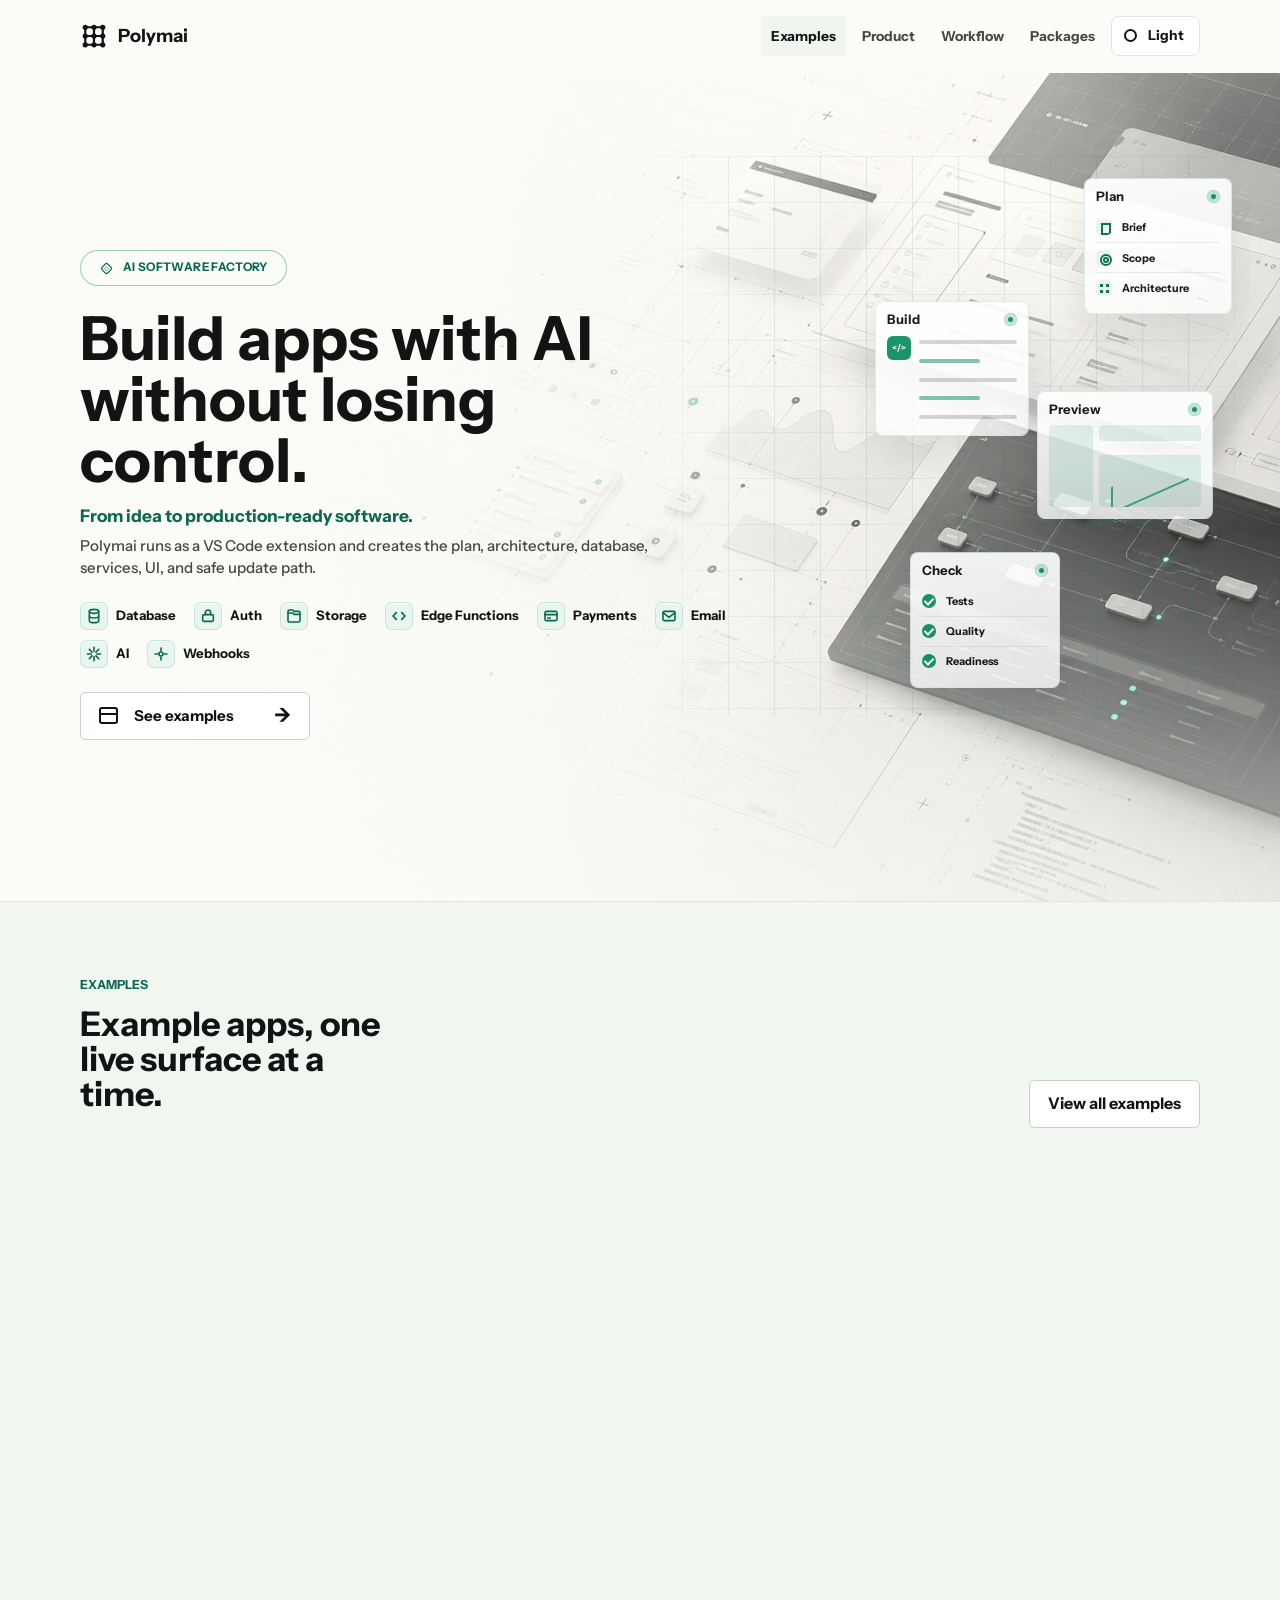
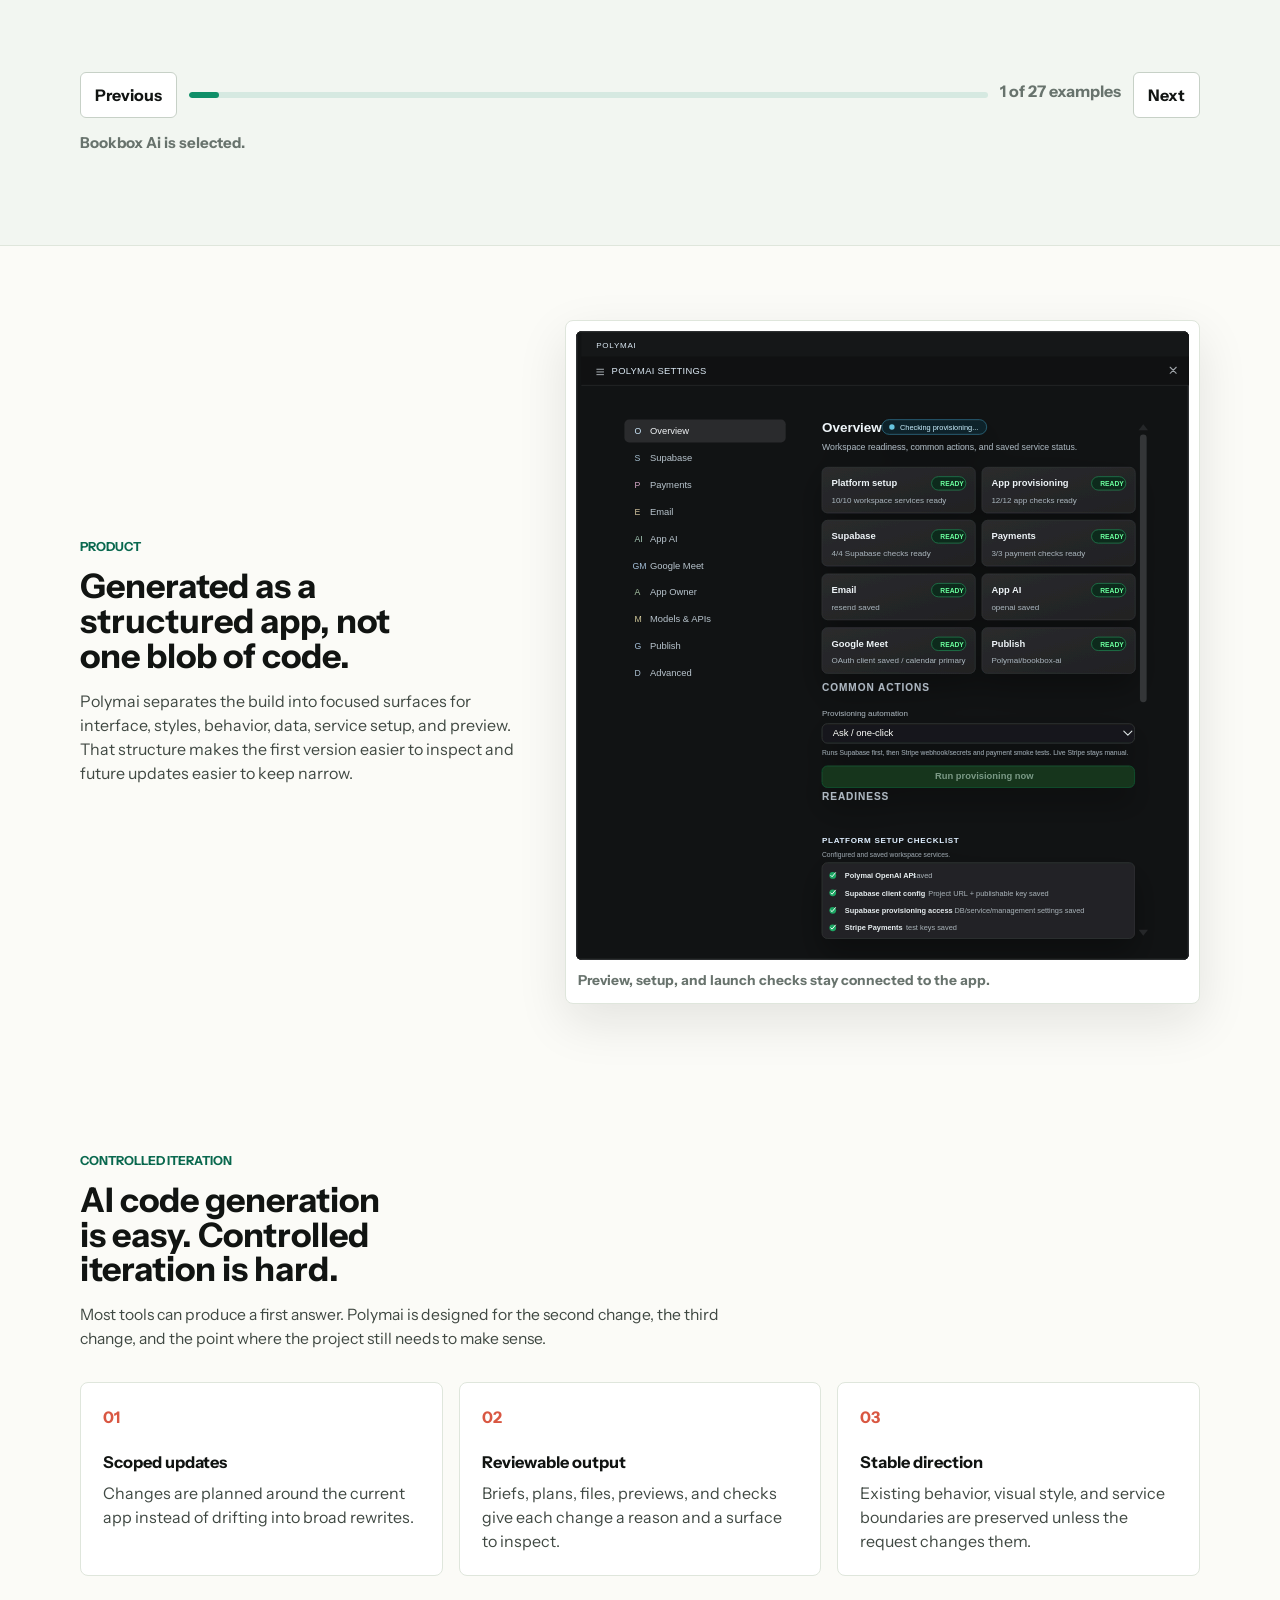
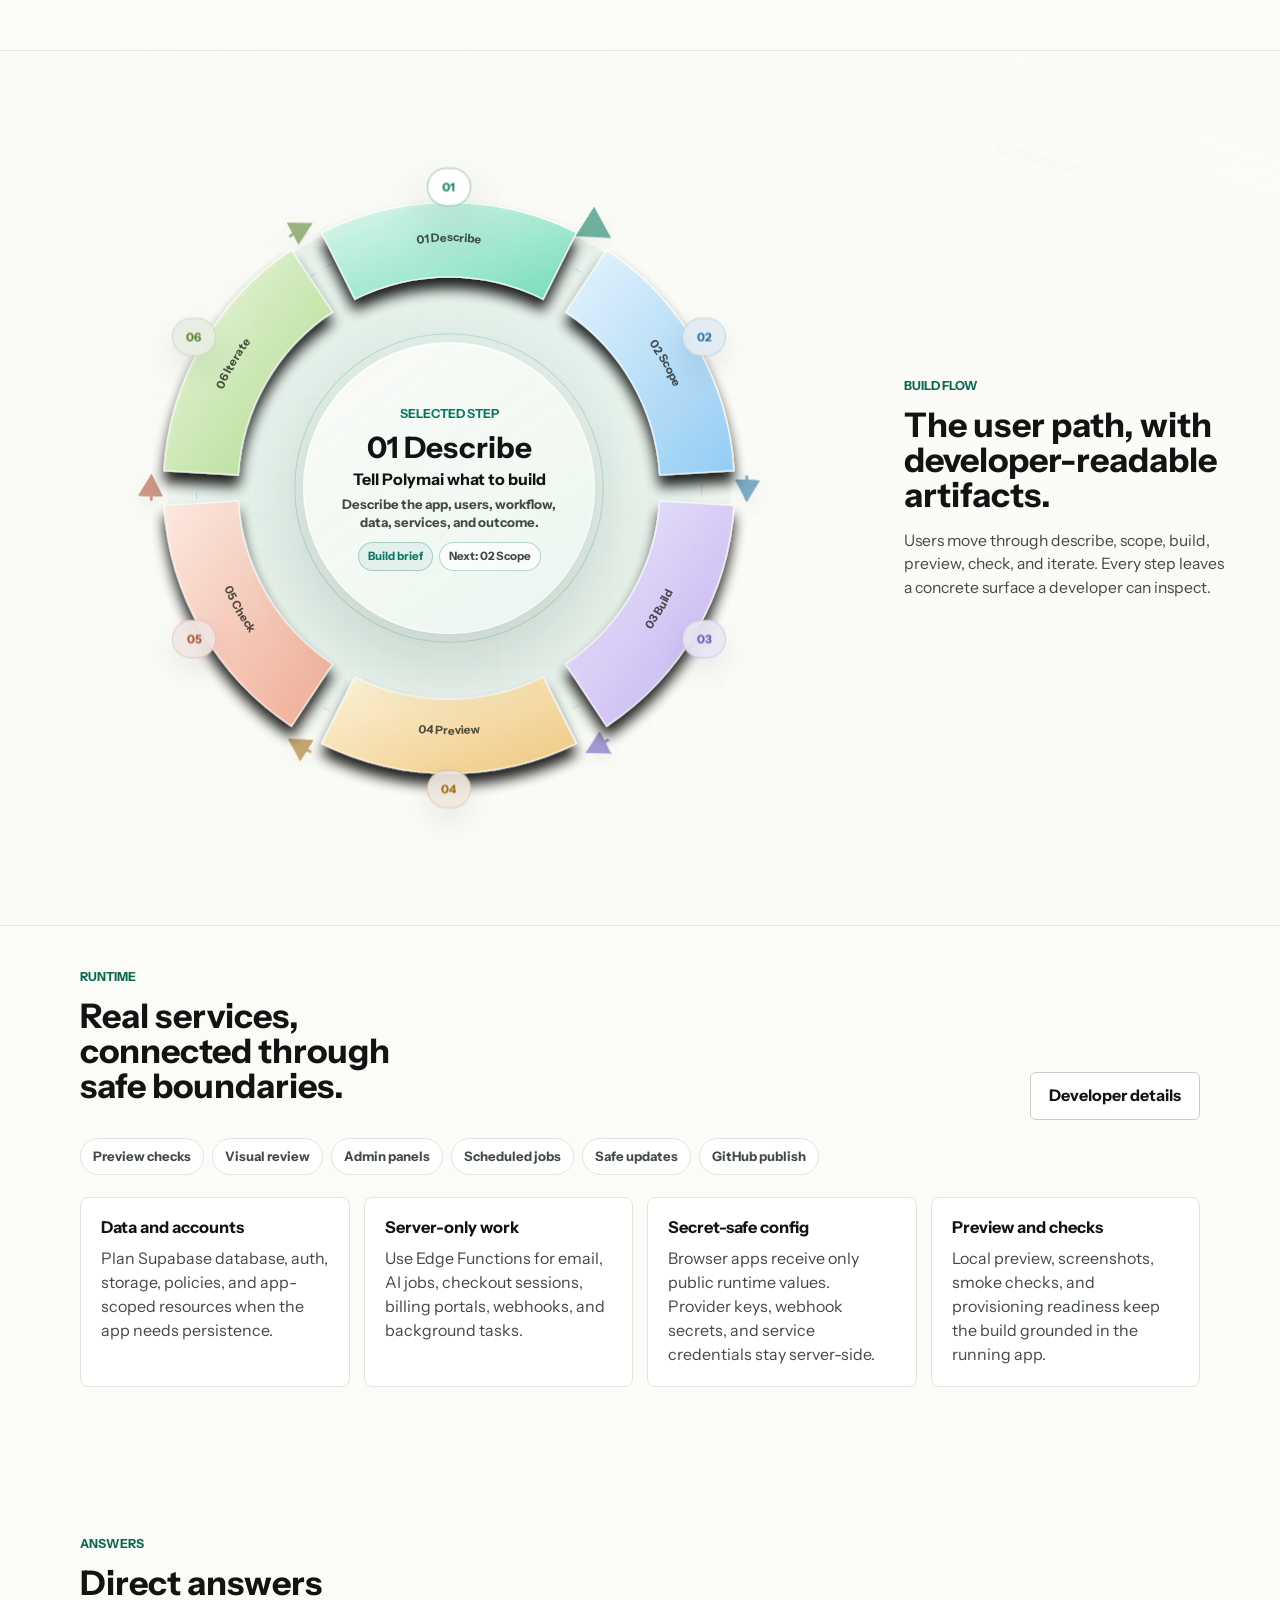
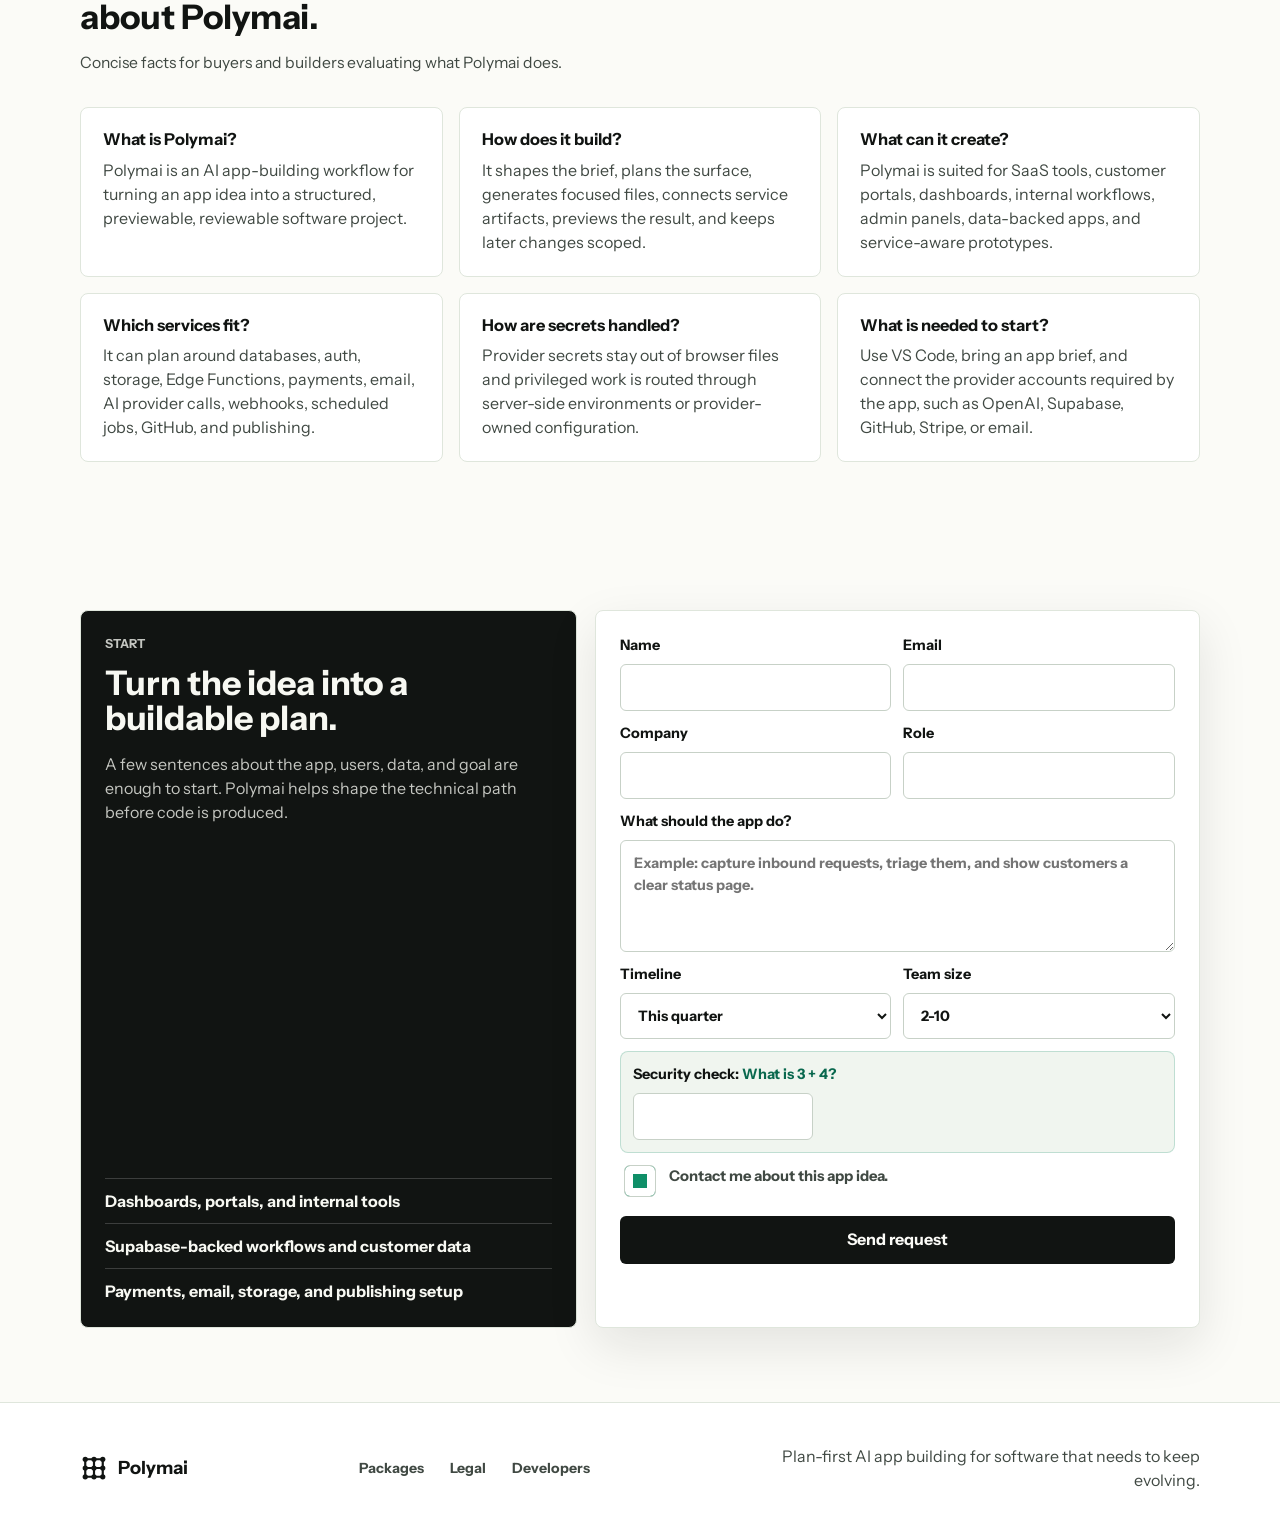
==== index.html @ 52f586ba "Polymai publish (2026-06-05 01:28:57)" ====
<!doctype html>
<html lang="en">
  <head>
    <meta charset="utf-8">
    <meta name="viewport" content="width=device-width, initial-scale=1">
    <title>Polymai | AI app building with a project contract</title>
    <meta name="description" content="Polymai turns app ideas into planned, previewable, reviewable software changes with structured output, scoped updates, and service-aware setup.">
    <meta name="robots" content="index, follow, max-image-preview:large">
    <meta name="author" content="Polymai">
    <meta name="application-name" content="Polymai">
    <meta name="theme-color" content="#fbfbf7">
    <link rel="canonical" href="https://polymai.com/">
    <link rel="alternate" type="text/plain" href="https://polymai.com/llms.txt" title="Polymai answer-engine summary">
    <meta property="og:site_name" content="Polymai">
    <meta property="og:locale" content="en_US">
    <meta property="og:type" content="website">
    <meta property="og:title" content="Polymai | AI app building with a project contract">
    <meta property="og:description" content="Polymai turns app ideas into planned, previewable, reviewable software changes with structured output, scoped updates, and service-aware setup.">
    <meta property="og:url" content="https://polymai.com/">
    <meta property="og:image" content="https://polymai.com/assets/polymai-hero-background.png">
    <meta property="og:image:width" content="1672">
    <meta property="og:image:height" content="941">
    <meta property="og:image:alt" content="Polymai interface background for controlled AI app building.">
    <meta name="twitter:card" content="summary_large_image">
    <meta name="twitter:title" content="Polymai | AI app building with a project contract">
    <meta name="twitter:description" content="Polymai turns app ideas into planned, previewable, reviewable software changes with structured output, scoped updates, and service-aware setup.">
    <meta name="twitter:image" content="https://polymai.com/assets/polymai-hero-background.png">
    <meta name="twitter:image:alt" content="Polymai interface background for controlled AI app building.">
    <link rel="icon" type="image/svg+xml" href="assets/favicon.svg">
    <link rel="preconnect" href="https://fonts.googleapis.com">
    <link rel="preconnect" href="https://fonts.gstatic.com" crossorigin>
    <link href="https://fonts.googleapis.com/css2?family=Instrument+Sans:wght@400;500;600;700&display=swap" rel="stylesheet">
    <script src="data/supabaseConfig.js"></script>
    <script src="js/config.js"></script>
    <script src="js/theme.js"></script>
    <link rel="stylesheet" href="css/theme.css">
    <link rel="stylesheet" href="css/components.css">
    <link rel="stylesheet" href="css/motion.css">
    <link rel="stylesheet" href="css/responsive.css">
    <script type="application/ld+json">
      {
        "@context": "https://schema.org",
        "@graph": [
          {
            "@type": "Organization",
            "@id": "https://polymai.com/#organization",
            "name": "Polymai",
            "url": "https://polymai.com/",
            "logo": "https://polymai.com/assets/favicon.svg",
            "description": "Polymai helps builders create structured, reviewable AI-assisted app projects with planned UI, data, service setup, preview, and readiness checks."
          },
          {
            "@type": "WebSite",
            "@id": "https://polymai.com/#website",
            "url": "https://polymai.com/",
            "name": "Polymai",
            "publisher": {
              "@id": "https://polymai.com/#organization"
            },
            "inLanguage": "en-US"
          },
          {
            "@type": "WebPage",
            "@id": "https://polymai.com/#webpage",
            "url": "https://polymai.com/",
            "name": "Polymai | AI app building with a project contract",
            "description": "Polymai turns app ideas into planned, previewable, reviewable software changes with structured output, scoped updates, and service-aware setup.",
            "isPartOf": {
              "@id": "https://polymai.com/#website"
            },
            "about": {
              "@id": "https://polymai.com/#software"
            },
            "primaryImageOfPage": {
              "@type": "ImageObject",
              "url": "https://polymai.com/assets/polymai-hero-background.png",
              "width": 1672,
              "height": 941
            },
            "inLanguage": "en-US"
          },
          {
            "@type": "SoftwareApplication",
            "@id": "https://polymai.com/#software",
            "name": "Polymai",
            "applicationCategory": "DeveloperApplication",
            "operatingSystem": "VS Code workspace",
            "url": "https://polymai.com/",
            "description": "Polymai is an AI app-building workflow that runs in VS Code and produces structured app files, service artifacts, previews, checks, and scoped update handoffs.",
            "featureList": [
              "AI-assisted app planning",
              "Structured Tinyfiles app output",
              "Supabase schema and Edge Function planning",
              "Preview and visual checks",
              "Scoped iteration handoff",
              "Secret-safe provider boundaries"
            ],
            "publisher": {
              "@id": "https://polymai.com/#organization"
            },
            "offers": {
              "@type": "Offer",
              "url": "https://polymai.com/pricing.html",
              "availability": "https://schema.org/PreOrder"
            }
          },
          {
            "@type": "FAQPage",
            "@id": "https://polymai.com/#faq",
            "mainEntity": [
              {
                "@type": "Question",
                "name": "What is Polymai?",
                "acceptedAnswer": {
                  "@type": "Answer",
                  "text": "Polymai is an AI app-building workflow for turning an app idea into a structured, previewable, reviewable software project."
                }
              },
              {
                "@type": "Question",
                "name": "How does Polymai build apps?",
                "acceptedAnswer": {
                  "@type": "Answer",
                  "text": "Polymai shapes the brief, plans the app surface, generates focused files, connects service artifacts when needed, previews the result, and keeps later changes scoped to the existing project."
                }
              },
              {
                "@type": "Question",
                "name": "What kinds of apps can Polymai help create?",
                "acceptedAnswer": {
                  "@type": "Answer",
                  "text": "Polymai is suited for SaaS tools, customer portals, dashboards, internal workflows, admin panels, data-backed apps, and service-aware prototypes."
                }
              },
              {
                "@type": "Question",
                "name": "Which services can Polymai plan around?",
                "acceptedAnswer": {
                  "@type": "Answer",
                  "text": "Polymai can plan around databases, auth, storage, Edge Functions, payments, transactional email, AI provider calls, webhooks, scheduled jobs, GitHub, and static publishing."
                }
              },
              {
                "@type": "Question",
                "name": "How does Polymai handle provider secrets?",
                "acceptedAnswer": {
                  "@type": "Answer",
                  "text": "Polymai keeps provider secrets out of browser files and routes privileged work through server-side environments such as Supabase Edge Functions or provider-owned configuration."
                }
              },
              {
                "@type": "Question",
                "name": "What do users need to start with Polymai?",
                "acceptedAnswer": {
                  "@type": "Answer",
                  "text": "Users need VS Code, an app idea or brief, and the provider accounts required by the app, such as OpenAI, Supabase, GitHub, Stripe, Resend, or other selected services."
                }
              }
            ]
          }
        ]
      }
    </script>
  </head>
  <body>
    <a class="skip-link" href="#main">Skip to content</a>

    <header class="site-header" data-nav-header>
      <div class="nav-shell">
        <a class="wordmark" href="#top" aria-label="Polymai home">
          <span>Polymai</span>
        </a>

        <button class="nav-toggle" id="navToggle" type="button" aria-controls="navMenu" aria-expanded="false" aria-label="Open navigation">
          <span aria-hidden="true"></span>
          <span aria-hidden="true"></span>
          <span aria-hidden="true"></span>
        </button>

        <nav class="site-nav" id="navMenu" aria-label="Primary navigation">
          <a href="#gallery">Examples</a>
          <a href="#control-plane">Product</a>
          <a href="#workflow">Workflow</a>
          <a href="pricing.html">Packages</a>
          <button class="theme-options" id="themeOptions" type="button" aria-label="Style theme">
            <span class="theme-option-icon theme-current-icon theme-option-icon-bright" aria-hidden="true"></span>
            <span class="theme-current-label">Light</span>
          </button>
        </nav>
      </div>
    </header>

    <main id="main">
      <section class="hero" id="top">
        <div class="hero-motion" aria-hidden="true">
          <article class="motion-panel motion-panel-plan">
            <div class="motion-card-head">
              <strong>Plan</strong>
              <span></span>
            </div>
            <ul>
              <li><span class="motion-mini-icon motion-mini-doc"></span>Brief</li>
              <li><span class="motion-mini-icon motion-mini-scope"></span>Scope</li>
              <li><span class="motion-mini-icon motion-mini-grid"></span>Architecture</li>
            </ul>
          </article>
          <article class="motion-panel motion-panel-build">
            <div class="motion-card-head">
              <strong>Build</strong>
              <span></span>
            </div>
            <div class="motion-code-card">
              <span class="motion-code-icon">&lt;/&gt;</span>
              <span></span>
              <span></span>
              <span></span>
              <span></span>
              <span></span>
            </div>
          </article>
          <article class="motion-panel motion-panel-preview">
            <div class="motion-card-head">
              <strong>Preview</strong>
              <span></span>
            </div>
            <div class="motion-preview-grid">
              <span></span>
              <span></span>
              <span></span>
            </div>
          </article>
          <article class="motion-panel motion-panel-check">
            <div class="motion-card-head">
              <strong>Check</strong>
              <span></span>
            </div>
            <ul>
              <li><span class="motion-check-dot"></span>Tests</li>
              <li><span class="motion-check-dot"></span>Quality</li>
              <li><span class="motion-check-dot"></span>Readiness</li>
            </ul>
          </article>
        </div>
        <div class="hero-copy" data-reveal>
          <p class="hero-badge"><span aria-hidden="true"></span>AI Software Factory</p>
          <h1>Build apps with AI without losing control.</h1>
          <p class="hero-kicker">From idea to production-ready software.</p>
          <p class="hero-lede">Polymai runs as a VS Code extension and creates the plan, architecture, database, services, UI, and safe update path.</p>
          <ul class="hero-capabilities" aria-label="Polymai build capabilities">
            <li><span class="hero-service-icon hero-service-database" aria-hidden="true"></span>Database</li>
            <li><span class="hero-service-icon hero-service-auth" aria-hidden="true"></span>Auth</li>
            <li><span class="hero-service-icon hero-service-storage" aria-hidden="true"></span>Storage</li>
            <li><span class="hero-service-icon hero-service-functions" aria-hidden="true"></span>Edge Functions</li>
            <li><span class="hero-service-icon hero-service-payments" aria-hidden="true"></span>Payments</li>
            <li><span class="hero-service-icon hero-service-email" aria-hidden="true"></span>Email</li>
            <li><span class="hero-service-icon hero-service-ai" aria-hidden="true"></span>AI</li>
            <li><span class="hero-service-icon hero-service-webhooks" aria-hidden="true"></span>Webhooks</li>
          </ul>
          <div class="hero-actions" aria-label="Primary actions">
            <a class="button button-secondary hero-cta" href="#gallery">
              <span class="hero-cta-icon" aria-hidden="true"></span>
              <span>See examples</span>
              <span class="hero-cta-arrow" aria-hidden="true">&rarr;</span>
            </a>
          </div>
        </div>
      </section>

      <section class="section gallery-section examples-feature-section" id="gallery">
        <div class="section-heading section-heading-row" data-reveal>
          <div>
            <p class="eyebrow">Examples</p>
            <h2>Example apps, one live surface at a time.</h2>
          </div>
          <a class="button button-secondary" href="examples.html">View all examples</a>
        </div>

        <div class="example-carousel" id="exampleCarousel" aria-roledescription="carousel" data-reveal>
          <div class="example-carousel-stage" id="exampleCarouselStage" tabindex="0" aria-live="polite"></div>
          <div class="example-carousel-bar">
            <button class="carousel-control" id="examplePrev" type="button" aria-label="Previous example">Previous</button>
            <div class="example-progress" aria-hidden="true"><span id="exampleCarouselProgress"></span></div>
            <p class="section-note" id="exampleCarouselCount">Loading examples...</p>
            <button class="carousel-control" id="exampleNext" type="button" aria-label="Next example">Next</button>
          </div>
          <p class="state-line" id="exampleCarouselStatus" role="status" aria-live="polite">Loading examples...</p>
        </div>
      </section>

      <section class="section product-showcase" id="control-plane">
        <div class="showcase-copy" data-reveal>
          <p class="eyebrow">Product</p>
          <h2>Generated as a structured app, not one blob of code.</h2>
          <p>Polymai separates the build into focused surfaces for interface, styles, behavior, data, service setup, and preview. That structure makes the first version easier to inspect and future updates easier to keep narrow.</p>
        </div>
        <figure class="showcase-frame" data-reveal>
          <img src="assets/polymai-interface.svg" alt="Polymai settings menu showing app services and launch actions.">
          <figcaption>Preview, setup, and launch checks stay connected to the app.</figcaption>
        </figure>
      </section>

      <section class="section section-intro problem-section" id="workflow">
        <div class="section-heading" data-reveal>
          <p class="eyebrow">Controlled Iteration</p>
          <h2>AI code generation is easy. Controlled iteration is hard.</h2>
          <p>Most tools can produce a first answer. Polymai is designed for the second change, the third change, and the point where the project still needs to make sense.</p>
        </div>
        <div class="value-grid">
          <article class="value-card" data-reveal>
            <span class="value-index">01</span>
            <h3>Scoped updates</h3>
            <p>Changes are planned around the current app instead of drifting into broad rewrites.</p>
          </article>
          <article class="value-card" data-reveal>
            <span class="value-index">02</span>
            <h3>Reviewable output</h3>
            <p>Briefs, plans, files, previews, and checks give each change a reason and a surface to inspect.</p>
          </article>
          <article class="value-card" data-reveal>
            <span class="value-index">03</span>
            <h3>Stable direction</h3>
            <p>Existing behavior, visual style, and service boundaries are preserved unless the request changes them.</p>
          </article>
        </div>
      </section>

      <section class="section method-section" id="method">
        <div class="section-heading" data-reveal>
          <p class="eyebrow">Build Flow</p>
          <h2>The user path, with developer-readable artifacts.</h2>
          <p>Users move through describe, scope, build, preview, check, and iterate. Every step leaves a concrete surface a developer can inspect.</p>
        </div>
        <div class="build-flow-component" id="buildFlowComponent" aria-label="Interactive Polymai build flow" data-reveal>
          <div class="build-flow-canvas" data-flow-canvas>
            <svg class="build-flow-svg" data-flow-svg viewBox="0 0 900 760" role="img" aria-labelledby="buildFlowTitle buildFlowDesc" focusable="false">
              <title id="buildFlowTitle">Polymai build flow</title>
              <desc id="buildFlowDesc">A six-step circular process showing how a user request becomes developer-readable app artifacts.</desc>
            </svg>
            <div class="build-flow-center" data-flow-center aria-live="polite"></div>
            <div class="build-flow-hotspots" data-flow-hotspots role="list" aria-label="Build flow steps"></div>
          </div>
        </div>
      </section>

      <section class="section runtime-section" id="integrations">
        <div class="section-heading section-heading-row" data-reveal>
          <div>
            <p class="eyebrow">Runtime</p>
            <h2>Real services, connected through safe boundaries.</h2>
          </div>
          <a class="button button-secondary" href="developers.html">Developer details</a>
        </div>
        <ul class="workflow-chip-row" aria-label="Delivery workflow capabilities" data-reveal>
          <li>Preview checks</li>
          <li>Visual review</li>
          <li>Admin panels</li>
          <li>Scheduled jobs</li>
          <li>Safe updates</li>
          <li>GitHub publish</li>
        </ul>
        <div class="runtime-grid">
          <article class="runtime-card" data-reveal>
            <h3>Data and accounts</h3>
            <p>Plan Supabase database, auth, storage, policies, and app-scoped resources when the app needs persistence.</p>
          </article>
          <article class="runtime-card" data-reveal>
            <h3>Server-only work</h3>
            <p>Use Edge Functions for email, AI jobs, checkout sessions, billing portals, webhooks, and background tasks.</p>
          </article>
          <article class="runtime-card" data-reveal>
            <h3>Secret-safe config</h3>
            <p>Browser apps receive only public runtime values. Provider keys, webhook secrets, and service credentials stay server-side.</p>
          </article>
          <article class="runtime-card" data-reveal>
            <h3>Preview and checks</h3>
            <p>Local preview, screenshots, smoke checks, and provisioning readiness keep the build grounded in the running app.</p>
          </article>
        </div>
      </section>

      <section class="section answer-section" id="answers">
        <div class="section-heading" data-reveal>
          <p class="eyebrow">Answers</p>
          <h2>Direct answers about Polymai.</h2>
          <p>Concise facts for buyers and builders evaluating what Polymai does.</p>
        </div>
        <div class="value-grid">
          <article class="value-card" data-reveal>
            <h3>What is Polymai?</h3>
            <p>Polymai is an AI app-building workflow for turning an app idea into a structured, previewable, reviewable software project.</p>
          </article>
          <article class="value-card" data-reveal>
            <h3>How does it build?</h3>
            <p>It shapes the brief, plans the surface, generates focused files, connects service artifacts, previews the result, and keeps later changes scoped.</p>
          </article>
          <article class="value-card" data-reveal>
            <h3>What can it create?</h3>
            <p>Polymai is suited for SaaS tools, customer portals, dashboards, internal workflows, admin panels, data-backed apps, and service-aware prototypes.</p>
          </article>
          <article class="value-card" data-reveal>
            <h3>Which services fit?</h3>
            <p>It can plan around databases, auth, storage, Edge Functions, payments, email, AI provider calls, webhooks, scheduled jobs, GitHub, and publishing.</p>
          </article>
          <article class="value-card" data-reveal>
            <h3>How are secrets handled?</h3>
            <p>Provider secrets stay out of browser files and privileged work is routed through server-side environments or provider-owned configuration.</p>
          </article>
          <article class="value-card" data-reveal>
            <h3>What is needed to start?</h3>
            <p>Use VS Code, bring an app brief, and connect the provider accounts required by the app, such as OpenAI, Supabase, GitHub, Stripe, or email.</p>
          </article>
        </div>
      </section>

      <section class="section lead-section" id="lead">
        <div class="lead-panel" data-reveal>
          <div>
            <p class="eyebrow">Start</p>
            <h2>Turn the idea into a buildable plan.</h2>
            <p class="lead-note">A few sentences about the app, users, data, and goal are enough to start. Polymai helps shape the technical path before code is produced.</p>
          </div>
          <ul class="lead-prompts" aria-label="Good fit examples">
            <li>Dashboards, portals, and internal tools</li>
            <li>Supabase-backed workflows and customer data</li>
            <li>Payments, email, storage, and publishing setup</li>
          </ul>
        </div>

        <form class="lead-form" id="leadForm" novalidate data-reveal>
          <div class="form-grid">
            <label class="field" for="fullName">
              <span>Name</span>
              <input id="fullName" name="fullName" type="text" autocomplete="name" aria-label="Name" required>
            </label>
            <label class="field" for="email">
              <span>Email</span>
              <input id="email" name="email" type="email" autocomplete="email" aria-label="Email" required>
            </label>
          </div>
          <div class="form-grid">
            <label class="field" for="company">
              <span>Company</span>
              <input id="company" name="company" type="text" autocomplete="organization" aria-label="Company">
            </label>
            <label class="field" for="role">
              <span>Role</span>
              <input id="role" name="role" type="text" autocomplete="organization-title" aria-label="Role">
            </label>
          </div>
          <label class="field" for="useCase">
            <span>What should the app do?</span>
            <textarea id="useCase" name="useCase" rows="4" required aria-label="What should the app do?" placeholder="Example: capture inbound requests, triage them, and show customers a clear status page."></textarea>
          </label>
          <div class="form-grid">
            <label class="field" for="timeline">
              <span>Timeline</span>
              <select id="timeline" name="timeline" required>
                <option value="now">Ready now</option>
                <option value="this-month">This month</option>
                <option value="this-quarter" selected>This quarter</option>
                <option value="exploring">Exploring</option>
              </select>
            </label>
            <label class="field" for="teamSize">
              <span>Team size</span>
              <select id="teamSize" name="teamSize">
                <option value="solo">Solo</option>
                <option value="2-10" selected>2-10</option>
                <option value="11-50">11-50</option>
                <option value="50-plus">50+</option>
              </select>
            </label>
          </div>
          <label class="field honeypot" for="website" aria-hidden="true">
            <span>Website</span>
            <input id="website" name="website" type="text" tabindex="-1" autocomplete="off" aria-label="Website">
          </label>
          <label class="field captcha-field" for="captchaAnswer">
            <span>Security check: <strong data-captcha-question>loading...</strong></span>
            <input id="captchaAnswer" name="captchaAnswer" type="text" inputmode="numeric" autocomplete="off" required aria-label="Security check answer">
            <input name="captchaChallenge" type="hidden" data-captcha-challenge>
          </label>
          <label class="check-field" for="consent">
            <input id="consent" name="consent" type="checkbox" checked>
            <span>Contact me about this app idea.</span>
          </label>
          <button class="button button-primary button-full" type="submit" id="leadSubmit">Send request</button>
          <p class="form-status" id="leadStatus" role="status" aria-live="polite"></p>
        </form>
      </section>
    </main>

    <footer class="site-footer">
      <div class="footer-inner">
        <a class="wordmark" href="#top" aria-label="Polymai home">
          <span>Polymai</span>
        </a>
        <nav class="footer-links" aria-label="Footer links">
          <a href="pricing.html">Packages</a>
          <a href="legal.html">Legal</a>
          <a href="developers.html">Developers</a>
        </nav>
        <p>Plan-first AI app building for software that needs to keep evolving.</p>
      </div>
    </footer>

    <div class="modal-backdrop" id="previewModal" hidden>
      <section class="preview-modal" role="dialog" aria-modal="true" aria-labelledby="modalTitle">
        <button class="modal-close" type="button" data-modal-close aria-label="Close preview">
          <span aria-hidden="true">x</span>
        </button>
        <p class="eyebrow" id="modalIndustry"></p>
        <h2 id="modalTitle">Build preview</h2>
        <p id="modalSummary"></p>
        <dl class="modal-facts">
          <div>
            <dt>Focus</dt>
            <dd id="modalFocus"></dd>
          </div>
          <div>
            <dt>Best for</dt>
            <dd id="modalAudience"></dd>
          </div>
          <div>
            <dt>Status</dt>
            <dd id="modalStatus"></dd>
          </div>
        </dl>
        <div class="preview-frame-shell" id="modalFrameShell" hidden>
          <iframe id="modalFrame" title="Build preview" loading="lazy" referrerpolicy="no-referrer" sandbox="allow-forms allow-popups allow-popups-to-escape-sandbox allow-same-origin allow-scripts"></iframe>
        </div>
        <div class="modal-actions">
          <a class="button button-primary" id="modalLeadLink" href="#lead">Start similar build</a>
          <a class="button button-secondary" id="modalOpenLink" href="#" target="_blank" rel="noreferrer">Open example</a>
        </div>
      </section>
    </div>

    <script src="js/api.js"></script>
    <script src="js/navigation.js"></script>
    <script src="js/galleryData.js"></script>
    <script src="js/previewModal.js"></script>
    <script src="js/gallery.js"></script>
    <script src="js/buildFlow.js"></script>
    <script src="js/leadForm.js"></script>
    <script src="js/reveal.js"></script>
    <script src="js/main.js"></script>
  </body>
</html>
---- css/theme.css ----
:root {
  color-scheme: light;
  --font-sans: "Instrument Sans", ui-sans-serif, system-ui, -apple-system, BlinkMacSystemFont, "Segoe UI", sans-serif;
  --ink: #111412;
  --ink-soft: #404943;
  --muted: #68736d;
  --paper: #fbfbf7;
  --surface: #ffffff;
  --surface-strong: #f0f5ef;
  --line: #dfe6dc;
  --line-strong: #c7d1c7;
  --accent: #0f8f68;
  --accent-strong: #09684e;
  --accent-soft: #e5f4ee;
  --coral: #d95742;
  --citrus: #e3b331;
  --shadow: 0 18px 50px rgba(17, 20, 18, 0.1);
  --radius: 8px;
  --container: min(1120px, calc(100vw - 40px));
  --header-height: 72px;
}

:root[data-theme="dark"] {
  color-scheme: dark;
  --ink: #f7f8f2;
  --ink-soft: #d1d7cf;
  --muted: #a4ada4;
  --paper: #0d100f;
  --surface: #151918;
  --surface-strong: #1e2522;
  --line: #303934;
  --line-strong: #48534d;
  --accent: #30c291;
  --accent-strong: #74e4b6;
  --accent-soft: #153329;
  --coral: #ff8b77;
  --citrus: #f0cc62;
  --shadow: 0 18px 50px rgba(0, 0, 0, 0.34);
}

:root[data-theme="crazy"] {
  color-scheme: dark;
  --ink: #fff9ff;
  --ink-soft: #ffd0ff;
  --muted: #97faff;
  --paper: #08000f;
  --surface: #180025;
  --surface-strong: #31004d;
  --line: rgba(255, 44, 214, 0.44);
  --line-strong: rgba(17, 255, 238, 0.7);
  --accent: #0dfff2;
  --accent-strong: #f7ff00;
  --accent-soft: #3a005e;
  --coral: #ff145f;
  --citrus: #ff9d00;
  --shadow: 0 0 36px rgba(255, 0, 208, 0.28), 0 0 68px rgba(0, 255, 239, 0.18);
}

* {
  box-sizing: border-box;
}

html {
  scroll-behavior: smooth;
}

body {
  margin: 0;
  min-width: 320px;
  background: var(--paper);
  color: var(--ink);
  font-family: var(--font-sans);
  font-size: 16px;
  line-height: 1.5;
  text-rendering: optimizeLegibility;
  transition: background 180ms ease, color 180ms ease;
}

:root[data-theme="crazy"] body {
  background:
    radial-gradient(circle at 10% 5%, rgba(255, 0, 174, 0.34), transparent 26rem),
    radial-gradient(circle at 88% 10%, rgba(0, 255, 238, 0.28), transparent 24rem),
    radial-gradient(circle at 44% 52%, rgba(247, 255, 0, 0.14), transparent 30rem),
    linear-gradient(135deg, #08000f 0%, #190026 44%, #001625 100%);
}

body.nav-open {
  overflow: hidden;
}

img,
svg {
  display: block;
  max-width: 100%;
}

a {
  color: inherit;
  text-decoration: none;
}

button,
input,
select,
textarea {
  font: inherit;
}

button {
  cursor: pointer;
}

::selection {
  background: var(--accent);
  color: #0d100f;
}

:focus-visible {
  outline: 3px solid rgba(15, 143, 104, 0.35);
  outline-offset: 3px;
}

.skip-link {
  position: fixed;
  top: 12px;
  left: 12px;
  z-index: 1000;
  transform: translateY(-140%);
  border-radius: 4px;
  background: var(--ink);
  color: #ffffff;
  padding: 10px 14px;
  transition: transform 160ms ease;
}

.skip-link:focus {
  transform: translateY(0);
}

.visually-hidden {
  position: absolute !important;
  width: 1px;
  height: 1px;
  overflow: hidden;
  clip: rect(0, 0, 0, 0);
  white-space: nowrap;
  border: 0;
  padding: 0;
  margin: -1px;
}

.eyebrow {
  margin: 0 0 12px;
  color: var(--accent-strong);
  font-size: 0.78rem;
  font-weight: 700;
  letter-spacing: 0;
  text-transform: uppercase;
}

h1,
h2,
h3,
p {
  margin-top: 0;
}

h1 {
  margin-bottom: 20px;
  max-width: 12ch;
  font-size: clamp(2.35rem, 5.2vw, 4.6rem);
  line-height: 0.98;
  letter-spacing: 0;
}

h2 {
  margin-bottom: 16px;
  max-width: 14ch;
  font-size: clamp(1.52rem, 2.65vw, 2.7rem);
  line-height: 1.03;
  letter-spacing: 0;
}

h3 {
  margin-bottom: 8px;
  font-size: 1.02rem;
  line-height: 1.2;
  letter-spacing: 0;
}

p {
  color: var(--ink-soft);
}

[data-reveal] {
  opacity: 0.86;
  transform: translateY(18px);
  transition: opacity 640ms ease, transform 640ms cubic-bezier(0.2, 0.8, 0.2, 1);
}

[data-reveal].is-visible {
  opacity: 1;
  transform: translateY(0);
}

@media (prefers-reduced-motion: reduce) {
  *,
  *::before,
  *::after {
    animation-duration: 0.001ms !important;
    animation-iteration-count: 1 !important;
    scroll-behavior: auto !important;
    transition-duration: 0.001ms !important;
  }
}
---- css/components.css ----
.site-header {
  position: sticky;
  top: 0;
  z-index: 20;
  background: rgba(251, 251, 247, 0.88);
  border-bottom: 1px solid transparent;
  backdrop-filter: blur(18px);
  transition: border-color 180ms ease, background 180ms ease;
}

.site-header.is-scrolled {
  border-color: var(--line);
  background: rgba(251, 251, 247, 0.96);
}

:root[data-theme="dark"] .site-header {
  background: rgba(13, 16, 15, 0.88);
}

:root[data-theme="dark"] .site-header.is-scrolled {
  background: rgba(13, 16, 15, 0.96);
}

:root[data-theme="crazy"] .site-header {
  background: rgba(12, 0, 22, 0.78);
  border-color: rgba(255, 0, 214, 0.2);
  box-shadow: 0 0 34px rgba(255, 0, 214, 0.18);
}

:root[data-theme="crazy"] .site-header.is-scrolled {
  background: rgba(12, 0, 22, 0.94);
  border-color: rgba(13, 255, 242, 0.4);
}

.nav-shell {
  width: var(--container);
  min-height: var(--header-height);
  margin: 0 auto;
  display: flex;
  align-items: center;
  justify-content: space-between;
  gap: 24px;
}

.wordmark {
  display: inline-flex;
  align-items: center;
  gap: 10px;
  min-height: 44px;
  font-weight: 800;
  font-size: 1.14rem;
  line-height: 1;
}

.wordmark::before {
  content: "";
  width: 28px;
  height: 28px;
  flex: 0 0 28px;
  background: currentColor;
  -webkit-mask: url("../assets/favicon.svg") center / contain no-repeat;
  mask: url("../assets/favicon.svg") center / contain no-repeat;
}

:root[data-theme="crazy"] .wordmark {
  color: #ffffff;
  text-shadow: 0 0 14px rgba(13, 255, 242, 0.74), 0 0 28px rgba(255, 0, 214, 0.55);
}

:root[data-theme="crazy"] .wordmark::before {
  background: linear-gradient(135deg, #0dfff2, #f7ff00 42%, #ff00d6 72%, #ff145f);
  filter: drop-shadow(0 0 10px rgba(13, 255, 242, 0.8));
}

.site-nav {
  display: flex;
  align-items: center;
  gap: 6px;
}

.site-nav a {
  border-radius: 4px;
  color: var(--ink-soft);
  font-size: 0.86rem;
  font-weight: 700;
  padding: 10px 10px;
  transition: background 160ms ease, color 160ms ease;
}

.site-nav a:hover,
.site-nav a.is-active {
  background: var(--surface-strong);
  color: var(--ink);
}

.theme-options {
  appearance: none;
  -webkit-appearance: none;
  display: inline-flex;
  align-items: center;
  gap: 8px;
  border: 1px solid var(--line);
  border-radius: 8px;
  background: var(--surface);
  color: var(--ink);
  cursor: pointer;
  font: inherit;
  font-size: 0.86rem;
  font-weight: 800;
  line-height: 1;
  min-height: 40px;
  padding: 8px 12px;
  text-align: center;
  transition: background 160ms ease, border-color 160ms ease, color 160ms ease, box-shadow 160ms ease;
}

.theme-options:hover {
  border-color: var(--line-strong);
  background: var(--surface-strong);
}

.theme-options:focus-visible {
  outline: 2px solid var(--accent);
  outline-offset: 2px;
}

.theme-option-icon {
  width: 13px;
  height: 13px;
  flex: 0 0 13px;
}

.theme-current-label {
  min-width: 42px;
}

.theme-option-icon-bright {
  border: 2px solid currentColor;
  border-radius: 50%;
  box-shadow: 0 0 0 2px inset var(--surface);
}

.theme-option-icon-dark {
  border: 2px solid currentColor;
  border-radius: 50%;
  background: linear-gradient(90deg, currentColor 0 50%, transparent 50% 100%);
}

.theme-option-icon-crazy {
  border-radius: 4px;
  background: conic-gradient(from 40deg, #ff00d6, #ff145f, #ff9d00, #f7ff00, #0dfff2, #6b00ff, #ff00d6);
  box-shadow: 0 0 9px rgba(255, 0, 214, 0.84), 0 0 14px rgba(13, 255, 242, 0.72);
}

:root[data-theme="crazy"] .site-nav a:hover,
:root[data-theme="crazy"] .site-nav a.is-active,
:root[data-theme="crazy"] .theme-options {
  border-color: rgba(13, 255, 242, 0.64);
  background: rgba(30, 0, 54, 0.84);
  color: #ffffff;
  box-shadow: 0 0 18px rgba(255, 0, 214, 0.28), inset 0 0 14px rgba(13, 255, 242, 0.12);
}

:root[data-theme="crazy"] .theme-current-label {
  color: #f7ff00;
  text-shadow: 0 0 9px rgba(247, 255, 0, 0.75);
}

.theme-toggle {
  min-height: 40px;
  display: inline-flex;
  align-items: center;
  gap: 8px;
  border: 1px solid var(--line);
  border-radius: 6px;
  background: var(--surface);
  color: var(--ink);
  padding: 8px 10px;
  font-size: 0.86rem;
  font-weight: 800;
  transition: background 160ms ease, border-color 160ms ease, color 160ms ease;
}

.theme-toggle:hover {
  border-color: var(--ink);
}

.theme-toggle-icon {
  width: 16px;
  height: 16px;
  border: 2px solid currentColor;
  border-radius: 50%;
  background: linear-gradient(90deg, currentColor 0 50%, transparent 50% 100%);
}

.nav-toggle {
  display: none;
  width: 44px;
  height: 44px;
  align-items: center;
  justify-content: center;
  flex-direction: column;
  gap: 5px;
  border: 1px solid var(--line);
  border-radius: 6px;
  background: var(--surface);
}

.nav-toggle span {
  width: 18px;
  height: 2px;
  background: var(--ink);
  transition: transform 180ms ease, opacity 180ms ease;
}

.nav-toggle[aria-expanded="true"] span:nth-child(1) {
  transform: translateY(7px) rotate(45deg);
}

.nav-toggle[aria-expanded="true"] span:nth-child(2) {
  opacity: 0;
}

.nav-toggle[aria-expanded="true"] span:nth-child(3) {
  transform: translateY(-7px) rotate(-45deg);
}

.hero {
  position: relative;
  isolation: isolate;
  width: 100%;
  min-height: calc(100svh - var(--header-height));
  margin: 0;
  padding: 72px max(20px, calc((100vw - 1120px) / 2)) 56px;
  display: grid;
  grid-template-columns: minmax(0, 720px);
  align-content: center;
  gap: 28px;
  overflow: hidden;
}

.hero::before,
.hero::after {
  content: "";
  position: absolute;
  inset: 0;
  z-index: -2;
}

.hero::before {
  background-image: url("../assets/polymai-hero-background.png");
  background-position: center right;
  background-size: cover;
}

.hero::after {
  z-index: -1;
  background:
    linear-gradient(90deg, rgba(251, 251, 247, 0.97) 0%, rgba(251, 251, 247, 0.86) 38%, rgba(251, 251, 247, 0.24) 68%, rgba(251, 251, 247, 0.08) 100%),
    linear-gradient(180deg, rgba(251, 251, 247, 0.28) 0%, rgba(251, 251, 247, 0.02) 55%, rgba(251, 251, 247, 0.64) 100%);
}

:root[data-theme="dark"] .hero::after {
  background:
    linear-gradient(90deg, rgba(13, 16, 15, 0.94) 0%, rgba(13, 16, 15, 0.78) 42%, rgba(13, 16, 15, 0.34) 74%, rgba(13, 16, 15, 0.16) 100%),
    linear-gradient(180deg, rgba(13, 16, 15, 0.34) 0%, rgba(13, 16, 15, 0.08) 52%, rgba(13, 16, 15, 0.78) 100%);
}

:root[data-theme="crazy"] .hero::before {
  filter: saturate(1.45) contrast(1.08) hue-rotate(280deg);
}

:root[data-theme="crazy"] .hero::after {
  background:
    radial-gradient(circle at 66% 26%, rgba(13, 255, 242, 0.34), transparent 21rem),
    radial-gradient(circle at 87% 62%, rgba(255, 20, 95, 0.38), transparent 23rem),
    linear-gradient(90deg, rgba(8, 0, 15, 0.96) 0%, rgba(24, 0, 37, 0.82) 42%, rgba(24, 0, 37, 0.28) 70%, rgba(8, 0, 15, 0.1) 100%),
    linear-gradient(180deg, rgba(255, 0, 214, 0.1) 0%, rgba(13, 255, 242, 0.04) 54%, rgba(8, 0, 15, 0.78) 100%);
}

.hero-copy {
  position: relative;
  z-index: 1;
  max-width: 760px;
}

.hero h1 {
  max-width: 14.4ch;
  margin-bottom: 16px;
  font-size: clamp(2.55rem, 4.75vw, 4.35rem);
  line-height: 1;
}

.hero-badge {
  width: fit-content;
  display: inline-flex;
  align-items: center;
  gap: 9px;
  border: 1px solid rgba(15, 143, 104, 0.42);
  border-radius: 999px;
  background: rgba(251, 251, 247, 0.72);
  color: var(--accent-strong);
  padding: 8px 18px;
  margin-bottom: 22px;
  font-size: 0.74rem;
  font-weight: 900;
  letter-spacing: 0.03em;
  text-transform: uppercase;
  backdrop-filter: blur(10px);
  -webkit-backdrop-filter: blur(10px);
}

.hero-badge span {
  position: relative;
  width: 15px;
  height: 15px;
  flex: 0 0 15px;
}

.hero-badge span::before,
.hero-badge span::after {
  content: "";
  position: absolute;
  inset: 0;
  border: 2px solid currentColor;
  border-radius: 4px;
  transform: rotate(45deg) scale(0.62);
}

.hero-badge span::after {
  inset: 4px;
  border-width: 1px;
  opacity: 0.72;
}

.hero-kicker {
  max-width: 650px;
  margin-bottom: 8px;
  color: var(--accent-strong);
  font-size: clamp(1rem, 1.35vw, 1.18rem);
  font-weight: 700;
  line-height: 1.18;
}

.hero-lede {
  max-width: 600px;
  margin-bottom: 22px;
  color: var(--ink-soft);
  font-size: clamp(0.94rem, 1.12vw, 1.02rem);
  font-weight: 500;
}

.hero-capabilities {
  max-width: 650px;
  display: flex;
  flex-wrap: wrap;
  gap: 10px 18px;
  margin: 0 0 24px;
  padding: 0;
  list-style: none;
}

.hero-capabilities li {
  display: inline-flex;
  align-items: center;
  gap: 8px;
  color: var(--ink);
  font-size: 0.82rem;
  font-weight: 800;
  white-space: nowrap;
}

.hero-service-icon {
  position: relative;
  width: 28px;
  height: 28px;
  flex: 0 0 28px;
  display: grid;
  place-items: center;
  border: 1px solid rgba(15, 143, 104, 0.16);
  border-radius: 7px;
  background: rgba(229, 244, 238, 0.8);
  color: var(--accent-strong);
  box-shadow: inset 0 1px 0 rgba(255, 255, 255, 0.72);
}

.hero-service-icon::before {
  content: "";
  width: 16px;
  height: 16px;
  background: currentColor;
  -webkit-mask: var(--hero-service-mask) center / contain no-repeat;
  mask: var(--hero-service-mask) center / contain no-repeat;
}

.hero-service-database {
  --hero-service-mask: url("data:image/svg+xml,%3Csvg xmlns='http://www.w3.org/2000/svg' viewBox='0 0 24 24' fill='none' stroke='black' stroke-width='2.4' stroke-linecap='round' stroke-linejoin='round'%3E%3Cellipse cx='12' cy='5' rx='7' ry='3'/%3E%3Cpath d='M5 5v14c0 1.7 3.1 3 7 3s7-1.3 7-3V5'/%3E%3Cpath d='M5 12c0 1.7 3.1 3 7 3s7-1.3 7-3'/%3E%3C/svg%3E");
}

.hero-service-auth {
  --hero-service-mask: url("data:image/svg+xml,%3Csvg xmlns='http://www.w3.org/2000/svg' viewBox='0 0 24 24' fill='none' stroke='black' stroke-width='2.4' stroke-linecap='round' stroke-linejoin='round'%3E%3Crect x='4' y='10' width='16' height='10' rx='2'/%3E%3Cpath d='M8 10V7a4 4 0 0 1 8 0v3'/%3E%3C/svg%3E");
}

.hero-service-storage {
  --hero-service-mask: url("data:image/svg+xml,%3Csvg xmlns='http://www.w3.org/2000/svg' viewBox='0 0 24 24' fill='none' stroke='black' stroke-width='2.4' stroke-linecap='round' stroke-linejoin='round'%3E%3Cpath d='M3 7.5h7l2 2h9v9.5a2 2 0 0 1-2 2H5a2 2 0 0 1-2-2Z'/%3E%3Cpath d='M3 7.5V5a2 2 0 0 1 2-2h5l2 2h7a2 2 0 0 1 2 2v2.5'/%3E%3C/svg%3E");
}

.hero-service-functions {
  --hero-service-mask: url("data:image/svg+xml,%3Csvg xmlns='http://www.w3.org/2000/svg' viewBox='0 0 24 24' fill='none' stroke='black' stroke-width='2.4' stroke-linecap='round' stroke-linejoin='round'%3E%3Cpath d='m8 7-5 5 5 5'/%3E%3Cpath d='m16 7 5 5-5 5'/%3E%3C/svg%3E");
}

.hero-service-payments {
  --hero-service-mask: url("data:image/svg+xml,%3Csvg xmlns='http://www.w3.org/2000/svg' viewBox='0 0 24 24' fill='none' stroke='black' stroke-width='2.4' stroke-linecap='round' stroke-linejoin='round'%3E%3Crect x='3' y='5' width='18' height='14' rx='2'/%3E%3Cpath d='M3 10h18'/%3E%3Cpath d='M7 15h4'/%3E%3C/svg%3E");
}

.hero-service-email {
  --hero-service-mask: url("data:image/svg+xml,%3Csvg xmlns='http://www.w3.org/2000/svg' viewBox='0 0 24 24' fill='none' stroke='black' stroke-width='2.4' stroke-linecap='round' stroke-linejoin='round'%3E%3Crect x='3' y='5' width='18' height='14' rx='2'/%3E%3Cpath d='m3 7 9 7 9-7'/%3E%3C/svg%3E");
}

.hero-service-ai {
  --hero-service-mask: url("data:image/svg+xml,%3Csvg xmlns='http://www.w3.org/2000/svg' viewBox='0 0 24 24' fill='none' stroke='black' stroke-width='2.4' stroke-linecap='round' stroke-linejoin='round'%3E%3Cpath d='M12 2v6'/%3E%3Cpath d='M12 16v6'/%3E%3Cpath d='M2 12h6'/%3E%3Cpath d='M16 12h6'/%3E%3Cpath d='m4.9 4.9 4.2 4.2'/%3E%3Cpath d='m14.9 14.9 4.2 4.2'/%3E%3Cpath d='m19.1 4.9-4.2 4.2'/%3E%3Cpath d='m9.1 14.9-4.2 4.2'/%3E%3C/svg%3E");
}

.hero-service-webhooks {
  --hero-service-mask: url("data:image/svg+xml,%3Csvg xmlns='http://www.w3.org/2000/svg' viewBox='0 0 24 24' fill='none' stroke='black' stroke-width='2.4' stroke-linecap='round' stroke-linejoin='round'%3E%3Ccircle cx='12' cy='12' r='3'/%3E%3Cpath d='M12 3v4'/%3E%3Cpath d='M12 17v4'/%3E%3Cpath d='M3 12h4'/%3E%3Cpath d='M17 12h4'/%3E%3C/svg%3E");
}

:root[data-theme="dark"] .hero-badge {
  background: rgba(21, 25, 24, 0.68);
}

:root[data-theme="crazy"] .hero h1 {
  color: #ffffff;
  text-shadow: 0 0 18px rgba(13, 255, 242, 0.56), 0 0 40px rgba(255, 0, 214, 0.42);
}

:root[data-theme="crazy"] .hero-badge {
  border-color: rgba(247, 255, 0, 0.7);
  background: rgba(28, 0, 47, 0.78);
  color: #f7ff00;
  box-shadow: 0 0 22px rgba(247, 255, 0, 0.24), 0 0 40px rgba(255, 0, 214, 0.22);
}

:root[data-theme="dark"] .hero-service-icon {
  background: rgba(21, 51, 41, 0.78);
  border-color: rgba(116, 228, 182, 0.2);
}

:root[data-theme="crazy"] .hero-service-icon {
  background: linear-gradient(135deg, rgba(13, 255, 242, 0.18), rgba(255, 0, 214, 0.22));
  border-color: rgba(13, 255, 242, 0.54);
  box-shadow: inset 0 1px 0 rgba(255, 255, 255, 0.22), 0 0 16px rgba(13, 255, 242, 0.24);
}

.hero-actions,
.modal-actions {
  display: flex;
  flex-wrap: wrap;
  gap: 12px;
  align-items: center;
}

.hero-cta {
  min-width: 230px;
  justify-content: space-between;
  gap: 16px;
  border-color: rgba(15, 143, 104, 0.48);
  padding-inline: 18px;
  font-size: 0.94rem;
}

.hero-cta:hover {
  border-color: var(--accent-strong);
}

.hero-cta-icon {
  position: relative;
  width: 19px;
  height: 17px;
  flex: 0 0 19px;
  border: 2px solid currentColor;
  border-radius: 3px;
}

.hero-cta-icon::before {
  content: "";
  position: absolute;
  left: -2px;
  right: -2px;
  top: 4px;
  border-top: 2px solid currentColor;
}

.hero-cta-arrow {
  margin-left: auto;
  font-size: 1.24rem;
  line-height: 1;
}

.button {
  min-height: 48px;
  display: inline-flex;
  align-items: center;
  justify-content: center;
  border: 1px solid transparent;
  border-radius: 6px;
  padding: 12px 18px;
  font-weight: 800;
  line-height: 1.1;
  transition: background 160ms ease, border-color 160ms ease, color 160ms ease, transform 160ms ease;
}

.button:hover {
  transform: translateY(-1px);
}

.button-primary {
  background: var(--ink);
  color: var(--paper);
}

.button-primary:hover {
  background: var(--accent-strong);
  color: #0d100f;
}

.button-secondary {
  background: var(--surface);
  border-color: var(--line-strong);
  color: var(--ink);
}

.button-secondary:hover {
  border-color: var(--ink);
}

:root[data-theme="crazy"] .button,
:root[data-theme="crazy"] .carousel-control {
  box-shadow: 0 0 18px rgba(13, 255, 242, 0.14);
}

:root[data-theme="crazy"] .button-primary,
:root[data-theme="crazy"] .hero-cta {
  background: linear-gradient(90deg, #ff00d6, #ff145f 42%, #ff9d00);
  border-color: rgba(247, 255, 0, 0.7);
  color: #08000f;
  text-shadow: none;
  box-shadow: 0 0 20px rgba(255, 0, 214, 0.5), 0 0 38px rgba(255, 157, 0, 0.28);
}

.button-full {
  width: 100%;
}

.section {
  width: var(--container);
  margin: 0 auto;
  padding: 74px 0;
}

.section-heading {
  max-width: 760px;
  margin-bottom: 32px;
}

.section-heading p:last-child {
  max-width: 660px;
  margin-bottom: 0;
  font-size: 0.98rem;
}

.section-heading-row {
  max-width: none;
  display: flex;
  align-items: end;
  justify-content: space-between;
  gap: 24px;
}

.section-note {
  margin: 0 0 8px;
  color: var(--muted);
  font-weight: 700;
}

.value-grid {
  display: grid;
  grid-template-columns: repeat(3, minmax(0, 1fr));
  gap: 16px;
}

.product-showcase {
  display: grid;
  grid-template-columns: minmax(0, 0.72fr) minmax(420px, 1fr);
  gap: 28px;
  align-items: center;
}

.showcase-copy p:last-child {
  max-width: 460px;
  margin-bottom: 0;
}

.showcase-frame {
  margin: 0;
  border: 1px solid var(--line);
  border-radius: var(--radius);
  background: var(--surface);
  padding: 10px;
  box-shadow: var(--shadow);
}

.showcase-frame img {
  width: 100%;
  border-radius: 6px;
  background: #111314;
}

.showcase-frame figcaption {
  color: var(--muted);
  font-size: 0.86rem;
  font-weight: 700;
  padding: 10px 2px 2px;
}

.value-card,
.lead-panel,
.lead-form,
.preview-modal,
.gallery-card,
.runtime-card,
.developer-card,
.service-row,
.setup-panel,
.empty-state,
.error-state {
  border: 1px solid var(--line);
  border-radius: var(--radius);
  background: var(--surface);
}

:root[data-theme="crazy"] .value-card,
:root[data-theme="crazy"] .lead-form,
:root[data-theme="crazy"] .preview-modal,
:root[data-theme="crazy"] .gallery-card,
:root[data-theme="crazy"] .runtime-card,
:root[data-theme="crazy"] .developer-card,
:root[data-theme="crazy"] .service-row,
:root[data-theme="crazy"] .empty-state,
:root[data-theme="crazy"] .error-state,
:root[data-theme="crazy"] .showcase-frame,
:root[data-theme="crazy"] .example-feature-card,
:root[data-theme="crazy"] .legal-update-card,
:root[data-theme="crazy"] .pricing-note-card,
:root[data-theme="crazy"] .legal-doc-card,
:root[data-theme="crazy"] .pricing-card,
:root[data-theme="crazy"] .security-card,
:root[data-theme="crazy"] .ai-card,
:root[data-theme="crazy"] .price-factor,
:root[data-theme="crazy"] .package-requirements,
:root[data-theme="crazy"] .ai-setup-list article {
  border-color: rgba(13, 255, 242, 0.28);
  background:
    linear-gradient(145deg, rgba(255, 0, 214, 0.12), transparent 48%),
    linear-gradient(315deg, rgba(13, 255, 242, 0.12), transparent 52%),
    rgba(18, 0, 32, 0.88);
  box-shadow: 0 0 26px rgba(255, 0, 214, 0.16), 0 0 44px rgba(13, 255, 242, 0.1);
}

.value-card {
  padding: 22px;
}

.problem-section .value-card p {
  margin-bottom: 0;
}

.answer-section .value-card {
  display: grid;
  align-content: start;
}

.answer-section .value-card p {
  margin-bottom: 0;
}

.value-index {
  display: inline-block;
  margin-bottom: 24px;
  color: var(--coral);
  font-weight: 800;
}

.gallery-section {
  width: 100%;
  border-block: 1px solid var(--line);
  background: #f2f6f1;
}

:root[data-theme="dark"] .gallery-section {
  background: #111614;
}

:root[data-theme="crazy"] .gallery-section,
:root[data-theme="crazy"] .developer-services-section,
:root[data-theme="crazy"] .data-map-section,
:root[data-theme="crazy"] .ai-use-section,
:root[data-theme="crazy"] .package-compare-section {
  background:
    radial-gradient(circle at 10% 10%, rgba(255, 0, 214, 0.2), transparent 21rem),
    radial-gradient(circle at 88% 40%, rgba(13, 255, 242, 0.16), transparent 28rem),
    rgba(8, 0, 15, 0.78);
}

.gallery-section > * {
  width: var(--container);
  margin-inline: auto;
}

.examples-feature-section {
  overflow: hidden;
}

.examples-feature-section .section-heading-row {
  margin-bottom: 10px;
}

.example-carousel {
  display: grid;
  gap: 14px;
  overflow: hidden;
}

.example-carousel-stage {
  min-height: 520px;
  display: grid;
  align-items: center;
  padding: 30px 24px 34px;
  overflow: hidden;
  outline: 0;
  perspective: 1400px;
  touch-action: pan-y;
  user-select: none;
}

.example-carousel-stage:focus-visible {
  outline: 3px solid rgba(15, 143, 104, 0.35);
  outline-offset: -4px;
}

.example-feature-card {
  width: min(940px, 100%);
  margin: 0 auto;
  display: grid;
  grid-template-columns: minmax(0, 1.08fr) minmax(280px, 0.92fr);
  gap: 22px;
  align-items: stretch;
  border: 1px solid var(--line);
  border-radius: 8px;
  background: var(--surface);
  padding: 18px;
  box-shadow: 0 24px 70px rgba(17, 20, 18, 0.13);
  transform: rotate(var(--feature-tilt));
}

.example-feature-preview {
  position: relative;
  min-height: 360px;
  overflow: hidden;
  border: 1px solid var(--line);
  border-radius: 7px;
  background:
    linear-gradient(135deg, rgba(15, 143, 104, 0.08), transparent 44%),
    var(--paper);
}

.example-feature-preview::before {
  content: "";
  position: absolute;
  inset: 0;
  z-index: 1;
  pointer-events: none;
  opacity: 0.24;
  background:
    linear-gradient(90deg, transparent 0 8%, rgba(15, 143, 104, 0.28) 8% 34%, transparent 34% 100%) 24px 28px / 72% 10px no-repeat,
    linear-gradient(90deg, transparent 0 8%, rgba(17, 20, 18, 0.2) 8% 62%, transparent 62% 100%) 24px 58px / 72% 8px no-repeat,
    linear-gradient(90deg, transparent 0 8%, rgba(17, 20, 18, 0.16) 8% 46%, transparent 46% 100%) 24px 84px / 72% 8px no-repeat,
    linear-gradient(180deg, transparent 0 72%, rgba(15, 143, 104, 0.15) 72% 73%, transparent 73% 100%),
    linear-gradient(90deg, rgba(17, 20, 18, 0.08) 1px, transparent 1px),
    linear-gradient(180deg, rgba(17, 20, 18, 0.08) 1px, transparent 1px);
  background-size:
    72% 10px,
    72% 8px,
    72% 8px,
    100% 100%,
    42px 42px,
    42px 42px;
}

.example-feature-preview iframe {
  position: absolute;
  inset: 0 auto auto 0;
  z-index: 0;
  display: block;
  width: 400%;
  height: 400%;
  min-height: 0;
  border: 0;
  background: #ffffff;
  pointer-events: none;
  transform: scale(0.25);
  transform-origin: 0 0;
}

.example-feature-copy {
  min-width: 0;
  display: grid;
  align-content: center;
  gap: 16px;
  padding: 14px 6px 14px 0;
}

.example-feature-copy h3 {
  margin-bottom: 0;
  max-width: 100%;
  overflow-wrap: anywhere;
  font-size: clamp(1.6rem, 2.4vw, 2.35rem);
  line-height: 1.04;
}

.example-feature-description {
  margin-bottom: 0;
  max-width: 34ch;
  font-size: 0.96rem;
}

.example-carousel-bar {
  display: grid;
  grid-template-columns: auto minmax(90px, 1fr) auto auto;
  gap: 12px;
  align-items: center;
}

.carousel-control {
  min-height: 44px;
  border: 1px solid var(--line-strong);
  border-radius: 6px;
  background: var(--surface);
  color: var(--ink);
  padding: 10px 14px;
  font-weight: 800;
  transition: border-color 160ms ease, transform 160ms ease;
}

.carousel-control:hover {
  border-color: var(--ink);
  transform: translateY(-1px);
}

.example-progress {
  height: 6px;
  overflow: hidden;
  border-radius: 999px;
  background: rgba(15, 143, 104, 0.12);
}

.example-progress span {
  display: block;
  width: 0%;
  height: 100%;
  border-radius: inherit;
  background: var(--accent);
  transition: width 260ms ease;
}

.examples-page-hero {
  padding-bottom: 34px;
}

.examples-page-hero .section-heading {
  margin-bottom: 0;
}

.examples-page-section {
  border-top: 1px solid var(--line);
}

.examples-page-grid {
  padding-bottom: 10px;
}

.gallery-toolbar {
  display: grid;
  grid-template-columns: minmax(0, 1fr) 240px;
  gap: 12px;
  margin-bottom: 16px;
}

.field {
  display: grid;
  gap: 7px;
  color: var(--ink);
  font-size: 0.9rem;
  font-weight: 800;
}

.field input,
.field select,
.field textarea {
  width: 100%;
  border: 1px solid var(--line-strong);
  border-radius: 6px;
  background: var(--surface);
  color: var(--ink);
  padding: 12px 13px;
  transition: border-color 160ms ease, box-shadow 160ms ease;
}

.field input:focus,
.field select:focus,
.field textarea:focus {
  border-color: var(--accent);
  box-shadow: 0 0 0 4px rgba(15, 143, 104, 0.12);
  outline: 0;
}

:root[data-theme="crazy"] .field input,
:root[data-theme="crazy"] .field select,
:root[data-theme="crazy"] .field textarea {
  border-color: rgba(13, 255, 242, 0.34);
  background: rgba(10, 0, 20, 0.72);
  color: #fff9ff;
  box-shadow: inset 0 0 16px rgba(13, 255, 242, 0.07);
}

:root[data-theme="crazy"] .field input:focus,
:root[data-theme="crazy"] .field select:focus,
:root[data-theme="crazy"] .field textarea:focus {
  border-color: #f7ff00;
  box-shadow: 0 0 0 4px rgba(247, 255, 0, 0.18), 0 0 22px rgba(255, 0, 214, 0.24);
}

.field textarea {
  resize: vertical;
}

.state-line,
.form-status {
  min-height: 24px;
  color: var(--muted);
  font-size: 0.94rem;
  font-weight: 700;
}

.gallery-grid {
  display: grid;
  grid-template-columns: repeat(3, minmax(0, 1fr));
  gap: 16px;
}

.gallery-card {
  min-height: 100%;
  padding: 18px;
  display: grid;
  gap: 16px;
  align-content: start;
}

.gallery-preview {
  position: relative;
  width: 100%;
  aspect-ratio: 16 / 10;
  overflow: hidden;
  border: 1px solid var(--line);
  border-radius: 6px;
  background: var(--paper);
  contain: paint;
}

.gallery-preview iframe {
  position: absolute;
  inset: 0 auto auto 0;
  width: 400%;
  height: 400%;
  border: 0;
  background: #ffffff;
  pointer-events: none;
  transform: scale(0.25);
  transform-origin: 0 0;
}

.gallery-preview-empty {
  display: grid;
  place-items: center;
  color: var(--muted);
  font-size: 0.86rem;
  font-weight: 800;
}

.card-top {
  display: flex;
  justify-content: space-between;
  gap: 12px;
  align-items: start;
}

.tag {
  display: inline-flex;
  width: fit-content;
  align-items: center;
  border: 1px solid var(--line);
  border-radius: 4px;
  background: var(--accent-soft);
  color: var(--accent-strong);
  padding: 5px 8px;
  font-size: 0.78rem;
  font-weight: 800;
}

.capability-badges {
  display: flex;
  flex-wrap: wrap;
  gap: 6px;
}

.capability-badge {
  display: inline-flex;
  min-height: 26px;
  align-items: center;
  border: 1px solid rgba(17, 20, 18, 0.12);
  border-radius: 4px;
  background: var(--surface-strong);
  color: var(--ink-soft);
  padding: 4px 7px;
  font-size: 0.72rem;
  font-weight: 800;
}

:root[data-theme="dark"] .capability-badge {
  border-color: rgba(247, 248, 242, 0.12);
}

.signal {
  color: var(--muted);
  font-size: 0.82rem;
  font-weight: 800;
}

.gallery-card p {
  margin-bottom: 0;
}

.gallery-card-body {
  display: grid;
  gap: 8px;
}

.gallery-description {
  display: -webkit-box;
  min-height: 4.5em;
  overflow: hidden;
  -webkit-box-orient: vertical;
  -webkit-line-clamp: 3;
}

.card-actions {
  display: flex;
  justify-content: space-between;
  align-items: center;
  gap: 12px;
  margin-top: auto;
}

.card-actions button {
  min-height: 42px;
}

.gallery-more-row {
  display: flex;
  justify-content: center;
  margin-top: 20px;
}

.gallery-more-row .button[hidden] {
  display: none;
}

.impact {
  min-height: 42px;
  display: inline-flex;
  align-items: center;
  color: var(--coral);
  font-size: 0.86rem;
  font-weight: 800;
}

.empty-state,
.error-state {
  padding: 24px;
  margin-top: 16px;
}

.empty-state p,
.error-state p {
  margin-bottom: 16px;
}

.method-section {
  position: relative;
  isolation: isolate;
  width: 100%;
  margin: 0;
  padding: 92px max(20px, calc((100vw - 1180px) / 2));
  display: grid;
  grid-template-columns: minmax(680px, 1.42fr) minmax(0, 0.58fr);
  gap: 56px;
  align-items: center;
  overflow: hidden;
  border-block: 1px solid var(--line);
}

.method-section::before,
.method-section::after {
  content: "";
  position: absolute;
  inset: 0;
  z-index: -2;
  pointer-events: none;
}

.method-section::before {
  background-image: url("../assets/polymai-hero-background.png");
  background-position: center left;
  background-size: cover;
  filter: grayscale(1);
  opacity: 0.18;
}

.method-section::after {
  z-index: -1;
  background:
    linear-gradient(270deg, rgba(251, 251, 247, 0.98) 0%, rgba(251, 251, 247, 0.88) 42%, rgba(251, 251, 247, 0.62) 100%),
    radial-gradient(circle at 34% 48%, rgba(15, 143, 104, 0.12), transparent 34%);
}

:root[data-theme="dark"] .method-section::before {
  opacity: 0.1;
}

:root[data-theme="dark"] .method-section::after {
  background:
    linear-gradient(270deg, rgba(13, 16, 15, 0.97) 0%, rgba(13, 16, 15, 0.88) 44%, rgba(13, 16, 15, 0.62) 100%),
    radial-gradient(circle at 34% 48%, rgba(48, 194, 145, 0.14), transparent 34%);
}

:root[data-theme="crazy"] .method-section {
  border-block-color: rgba(255, 0, 214, 0.34);
}

:root[data-theme="crazy"] .method-section::before {
  filter: saturate(1.55) contrast(1.1) hue-rotate(278deg);
  opacity: 0.14;
}

:root[data-theme="crazy"] .method-section::after {
  background:
    radial-gradient(circle at 24% 52%, rgba(13, 255, 242, 0.26), transparent 24rem),
    radial-gradient(circle at 74% 28%, rgba(255, 0, 214, 0.22), transparent 28rem),
    linear-gradient(270deg, rgba(8, 0, 15, 0.98) 0%, rgba(24, 0, 37, 0.9) 46%, rgba(5, 0, 12, 0.82) 100%);
}

.method-section .section-heading {
  margin-bottom: 0;
  order: 2;
}

.build-flow-component {
  position: relative;
  order: 1;
  display: grid;
  gap: 18px;
}

.build-flow-canvas {
  position: relative;
  min-height: 690px;
  border: 0;
  border-radius: 0;
  background: transparent;
  box-shadow: none;
  overflow: visible;
  transform: translateZ(0);
}

:root[data-theme="dark"] .build-flow-canvas {
  background: transparent;
  box-shadow: none;
}

.build-flow-canvas::before {
  content: "";
  position: absolute;
  inset: 28px;
  border-radius: 50%;
  opacity: 0.32;
  pointer-events: none;
  background:
    linear-gradient(90deg, rgba(17, 20, 18, 0.045) 1px, transparent 1px),
    linear-gradient(180deg, rgba(17, 20, 18, 0.045) 1px, transparent 1px);
  background-size: 38px 38px;
  mask-image: radial-gradient(circle at center, #000 0 54%, transparent 80%);
}

:root[data-theme="dark"] .build-flow-canvas::before {
  background:
    linear-gradient(90deg, rgba(247, 248, 242, 0.055) 1px, transparent 1px),
    linear-gradient(180deg, rgba(247, 248, 242, 0.055) 1px, transparent 1px);
}

.build-flow-svg {
  position: absolute;
  inset: 0;
  width: 100%;
  height: 100%;
  overflow: visible;
  shape-rendering: geometricPrecision;
}

.flow-bg-disc {
  opacity: 0.72;
}

.flow-radial-stop-core {
  stop-color: rgba(214, 242, 232, 0.58);
}

.flow-radial-stop-mid {
  stop-color: rgba(158, 211, 194, 0.28);
}

.flow-radial-stop-edge {
  stop-color: rgba(15, 143, 104, 0);
}

:root[data-theme="dark"] .flow-radial-stop-core {
  stop-color: rgba(48, 194, 145, 0.2);
}

:root[data-theme="dark"] .flow-radial-stop-mid {
  stop-color: rgba(48, 194, 145, 0.08);
}

:root[data-theme="dark"] .flow-radial-stop-edge {
  stop-color: rgba(48, 194, 145, 0);
}

:root[data-theme="crazy"] .flow-radial-stop-core {
  stop-color: rgba(13, 255, 242, 0.3);
}

:root[data-theme="crazy"] .flow-radial-stop-mid {
  stop-color: rgba(255, 0, 214, 0.16);
}

:root[data-theme="crazy"] .flow-radial-stop-edge {
  stop-color: rgba(247, 255, 0, 0);
}

.flow-grid-ring {
  stroke: rgba(15, 143, 104, 0.18);
  stroke-width: 1.4;
  stroke-dasharray: 8 13;
}

.flow-inner-ring {
  stroke: rgba(15, 143, 104, 0.2);
  stroke-width: 1.2;
}

.flow-connector {
  fill: none;
  opacity: 0;
  stroke-linecap: round;
  stroke-width: 3.2;
  filter: drop-shadow(0 8px 12px rgba(17, 20, 18, 0.12));
  transform-box: fill-box;
  transform-origin: center;
  transform: scale(0.96);
  transition: opacity 220ms ease, transform 220ms ease, stroke-width 220ms ease;
}

.build-flow-component.is-flow-visible .flow-connector {
  animation: flowConnectorIn 720ms cubic-bezier(0.2, 0.82, 0.18, 1) forwards;
  animation-delay: calc(var(--flow-index) * 90ms + 120ms);
}

.flow-connector.is-active {
  opacity: 0.95;
  stroke-width: 4.4;
  transform: scale(1.01);
}

.flow-segment {
  cursor: pointer;
  opacity: 0;
  stroke: rgba(255, 255, 255, 0.82);
  stroke-width: 1.6;
  transform-box: fill-box;
  transform-origin: center;
  transform: scale(0.92);
  transition: opacity 220ms ease, transform 220ms ease, filter 220ms ease;
}

.build-flow-component.is-flow-visible .flow-segment {
  animation: flowSegmentIn 740ms cubic-bezier(0.2, 0.82, 0.18, 1) forwards;
  animation-delay: calc(var(--flow-index) * 90ms);
}

.flow-segment.is-active {
  opacity: 1;
  transform: scale(1.018);
  filter: url("#flowGlow") saturate(1.2);
}

.flow-segment:hover {
  opacity: 1;
  transform: scale(1.024);
  filter: url("#flowGlow") saturate(1.18);
}

.flow-segment-label {
  fill: rgba(17, 20, 18, 0.72);
  font-size: 13px;
  font-weight: 900;
  pointer-events: none;
}

:root[data-theme="dark"] .flow-segment-label {
  fill: rgba(247, 248, 242, 0.72);
}

:root[data-theme="crazy"] .flow-segment-label {
  fill: rgba(255, 249, 255, 0.84);
}

.build-flow-center {
  position: absolute;
  top: 50%;
  left: 50%;
  z-index: 4;
  width: 292px;
  min-height: 292px;
  display: grid;
  place-content: center;
  gap: 8px;
  border: 1px solid rgba(255, 255, 255, 0.58);
  border-radius: 50%;
  background:
    linear-gradient(145deg, rgba(251, 251, 247, 0.92), rgba(229, 244, 238, 0.66)),
    rgba(251, 251, 247, 0.76);
  padding: 32px;
  text-align: center;
  box-shadow:
    0 28px 70px rgba(17, 20, 18, 0.14),
    inset 0 1px 0 rgba(255, 255, 255, 0.76);
  transform: translate(-50%, -50%);
  backdrop-filter: blur(18px);
  -webkit-backdrop-filter: blur(18px);
}

:root[data-theme="dark"] .build-flow-center {
  border-color: rgba(247, 248, 242, 0.16);
  background:
    linear-gradient(145deg, rgba(30, 37, 34, 0.88), rgba(21, 25, 24, 0.64)),
    rgba(21, 25, 24, 0.72);
  box-shadow:
    0 28px 70px rgba(0, 0, 0, 0.26),
    inset 0 1px 0 rgba(247, 248, 242, 0.08);
}

:root[data-theme="crazy"] .build-flow-center {
  border-color: rgba(247, 255, 0, 0.34);
  background:
    linear-gradient(145deg, rgba(255, 0, 214, 0.32), rgba(13, 255, 242, 0.16)),
    rgba(18, 0, 32, 0.88);
  box-shadow:
    0 0 36px rgba(255, 0, 214, 0.32),
    0 0 62px rgba(13, 255, 242, 0.18),
    inset 0 1px 0 rgba(255, 255, 255, 0.12);
}

.flow-center-kicker {
  color: var(--flow-step-color, var(--accent-strong));
  font-size: 0.78rem;
  font-weight: 900;
  text-transform: uppercase;
}

.flow-center-title {
  color: var(--ink);
  font-size: 1.85rem;
  line-height: 1.02;
}

.flow-center-heading {
  margin-bottom: 0;
  color: var(--ink);
  font-size: 1rem;
  font-weight: 900;
  line-height: 1.15;
}

.flow-center-summary {
  margin-bottom: 0;
  color: var(--ink-soft);
  font-size: 0.82rem;
  font-weight: 750;
  line-height: 1.35;
}

.flow-center-meta {
  display: flex;
  flex-wrap: wrap;
  justify-content: center;
  gap: 6px;
  margin-top: 2px;
}

.flow-center-artifact,
.flow-center-next {
  width: fit-content;
  justify-self: center;
  border: 1px solid color-mix(in srgb, var(--flow-step-color, var(--accent-strong)) 28%, transparent);
  border-radius: 999px;
  background: color-mix(in srgb, var(--flow-step-color, var(--accent-strong)) 11%, white);
  color: var(--flow-step-color, var(--accent-strong));
  padding: 5px 9px;
  font-size: 0.72rem;
  font-weight: 900;
}

.flow-center-next {
  background: rgba(255, 255, 255, 0.62);
  color: var(--ink-soft);
}

:root[data-theme="dark"] .flow-center-artifact {
  background: color-mix(in srgb, var(--flow-step-color, var(--accent-strong)) 24%, rgba(21, 25, 24, 0.92));
}

:root[data-theme="dark"] .flow-center-next {
  background: rgba(247, 248, 242, 0.08);
}

:root[data-theme="crazy"] .flow-center-title,
:root[data-theme="crazy"] .flow-center-heading {
  color: #ffffff;
}

:root[data-theme="crazy"] .flow-center-summary {
  color: rgba(255, 249, 255, 0.82);
}

:root[data-theme="crazy"] .flow-center-artifact {
  background: rgba(247, 255, 0, 0.12);
  box-shadow: 0 0 12px rgba(247, 255, 0, 0.18);
}

:root[data-theme="crazy"] .flow-center-next {
  background: rgba(255, 0, 214, 0.12);
  color: rgba(255, 249, 255, 0.8);
}

.build-flow-hotspots {
  position: absolute;
  inset: 0;
  z-index: 5;
  pointer-events: none;
}

.flow-step-button {
  color: var(--muted);
  position: absolute;
  width: 46px;
  min-height: 40px;
  display: inline-grid;
  place-items: center;
  border: 1px solid color-mix(in srgb, var(--flow-step-color, var(--accent-strong)) 20%, transparent);
  border-radius: 999px;
  background: color-mix(in srgb, var(--flow-step-color, var(--accent-strong)) 12%, rgba(255, 255, 255, 0.86));
  padding: 7px;
  text-align: center;
  box-shadow: 0 14px 34px rgba(17, 20, 18, 0.09);
  transform: translate(-50%, -50%) scale(0.96);
  opacity: 0;
  pointer-events: auto;
  backdrop-filter: blur(14px);
  -webkit-backdrop-filter: blur(14px);
  transition: transform 180ms ease, opacity 180ms ease, border-color 180ms ease, box-shadow 180ms ease, background 180ms ease;
}

:root[data-theme="dark"] .flow-step-button {
  background: rgba(21, 25, 24, 0.72);
  box-shadow: 0 16px 42px rgba(0, 0, 0, 0.22);
}

:root[data-theme="crazy"] .flow-step-button {
  background: color-mix(in srgb, var(--flow-step-color, var(--accent-strong)) 18%, rgba(18, 0, 32, 0.82));
  box-shadow: 0 0 22px rgba(255, 0, 214, 0.16), 0 0 34px rgba(13, 255, 242, 0.1);
}

.build-flow-component.is-flow-visible .flow-step-button {
  animation: flowNodeIn 620ms cubic-bezier(0.2, 0.82, 0.18, 1) forwards;
  animation-delay: calc(var(--flow-index, 1) * 85ms + 180ms);
}

.flow-step-button span {
  display: inline-flex;
  width: fit-content;
  align-items: center;
  justify-self: center;
  border-radius: 999px;
  color: var(--flow-step-color, var(--accent-strong));
  font-size: 0.76rem;
  font-weight: 900;
}

.flow-step-button strong {
  display: none;
  color: var(--ink);
  font-size: 0.82rem;
  line-height: 1.08;
}

.flow-step-button:hover,
.flow-step-button:focus-visible,
.flow-step-button.is-active {
  border-color: color-mix(in srgb, var(--flow-step-color, var(--accent-strong)) 46%, transparent);
  background: rgba(255, 255, 255, 0.9);
  box-shadow: 0 22px 56px rgba(17, 20, 18, 0.14);
  color: var(--ink);
  transform: translate(-50%, -50%) scale(1.05);
}

:root[data-theme="dark"] .flow-step-button:hover,
:root[data-theme="dark"] .flow-step-button:focus-visible,
:root[data-theme="dark"] .flow-step-button.is-active {
  background: rgba(30, 37, 34, 0.9);
}

:root[data-theme="crazy"] .flow-step-button:hover,
:root[data-theme="crazy"] .flow-step-button:focus-visible,
:root[data-theme="crazy"] .flow-step-button.is-active {
  background: rgba(18, 0, 32, 0.94);
  box-shadow: 0 0 26px rgba(247, 255, 0, 0.2), 0 0 44px rgba(13, 255, 242, 0.14);
}

@keyframes flowConnectorIn {
  from {
    opacity: 0;
    transform: scale(0.96);
  }

  to {
    opacity: 0.58;
    transform: scale(1);
  }
}

@keyframes flowSegmentIn {
  from {
    opacity: 0;
    transform: scale(0.92) rotate(-3deg);
  }
  to {
    opacity: 0.88;
    transform: scale(1) rotate(0deg);
  }
}

@keyframes flowNodeIn {
  from {
    opacity: 0;
    transform: translate(-50%, -50%) scale(0.88);
  }
  to {
    opacity: 1;
    transform: translate(-50%, -50%) scale(0.96);
  }
}

.runtime-section {
  padding-top: 42px;
}

.workflow-chip-row {
  display: flex;
  flex-wrap: wrap;
  gap: 8px;
  margin: -14px 0 22px;
  padding: 0;
  list-style: none;
}

.workflow-chip-row li {
  border: 1px solid var(--line);
  border-radius: 999px;
  background: var(--surface);
  color: var(--ink-soft);
  padding: 8px 12px;
  font-size: 0.82rem;
  font-weight: 900;
}

.runtime-grid,
.developer-grid {
  display: grid;
  grid-template-columns: repeat(4, minmax(0, 1fr));
  gap: 14px;
}

.runtime-card,
.developer-card {
  padding: 20px;
}

.runtime-card p,
.developer-card p {
  margin-bottom: 0;
}

.developer-page-hero {
  padding-bottom: 36px;
}

.developer-page-hero .section-heading {
  max-width: 860px;
  margin-bottom: 0;
}

.developer-page-hero h1 {
  max-width: 16ch;
  font-size: clamp(2.1rem, 3.9vw, 3.85rem);
}

.developer-contract-section,
.developer-services-section {
  border-top: 1px solid var(--line);
}

.developer-services-section {
  width: 100%;
  border-bottom: 1px solid var(--line);
  background: #f2f6f1;
}

:root[data-theme="dark"] .developer-services-section {
  background: #111614;
}

.developer-services-section > * {
  width: var(--container);
  margin-inline: auto;
}

.service-matrix {
  display: grid;
  gap: 12px;
}

.service-row {
  display: grid;
  grid-template-columns: 160px minmax(220px, 0.65fr) minmax(0, 1fr);
  gap: 18px;
  align-items: start;
  padding: 18px;
}

.service-row span {
  color: var(--accent-strong);
  font-size: 0.86rem;
  font-weight: 900;
}

.service-row h3,
.service-row p {
  margin-bottom: 0;
}

.setup-panel {
  display: grid;
  grid-template-columns: minmax(0, 1fr) minmax(320px, 0.72fr);
  gap: 28px;
  padding: 28px;
  background: var(--ink);
  color: #f7f8f2;
}

:root[data-theme="crazy"] .setup-panel {
  background:
    linear-gradient(135deg, rgba(255, 0, 214, 0.42), rgba(9, 0, 28, 0.92) 42%, rgba(13, 255, 242, 0.3)),
    #130022;
  border-color: rgba(247, 255, 0, 0.42);
  color: #ffffff;
  box-shadow: 0 0 32px rgba(255, 0, 214, 0.32), 0 0 54px rgba(13, 255, 242, 0.18);
}

.setup-panel .eyebrow,
.setup-panel p {
  color: rgba(247, 248, 242, 0.78);
}

:root[data-theme="crazy"] .setup-panel .eyebrow,
:root[data-theme="crazy"] .setup-panel p {
  color: rgba(255, 249, 255, 0.82);
}

.setup-panel .eyebrow,
.setup-panel p {
  color: rgba(247, 248, 242, 0.78);
}

.setup-panel h2 {
  color: #f7f8f2;
}

:root[data-theme="crazy"] .setup-panel h2 {
  color: #ffffff;
  text-shadow: 0 0 16px rgba(255, 0, 214, 0.54);
}

:root[data-theme="dark"] .setup-panel {
  background: #f7f8f2;
  color: #0d100f;
}

:root[data-theme="dark"] .setup-panel h2 {
  color: #0d100f;
}

:root[data-theme="dark"] .setup-panel p {
  color: rgba(13, 16, 15, 0.74);
}

.setup-list {
  display: grid;
  gap: 10px;
  align-content: center;
  margin: 0;
  padding: 0;
  list-style: none;
}

.setup-list li {
  border-top: 1px solid rgba(255, 255, 255, 0.18);
  padding-top: 10px;
  font-weight: 800;
}

:root[data-theme="dark"] .setup-list a,
.setup-list a {
  text-decoration: underline;
  text-decoration-thickness: 1px;
  text-underline-offset: 4px;
}

:root[data-theme="dark"] .setup-list li {
  border-top-color: rgba(13, 16, 15, 0.16);
}

:root[data-theme="crazy"] .setup-list li {
  border-top-color: rgba(13, 255, 242, 0.24);
}

.legal-hero,
.pricing-hero {
  display: grid;
  grid-template-columns: minmax(0, 1fr) minmax(280px, 0.42fr);
  gap: 28px;
  align-items: end;
  padding-bottom: 38px;
}

.legal-hero .section-heading,
.pricing-hero .section-heading {
  max-width: 880px;
  margin-bottom: 0;
}

.legal-hero h1,
.pricing-hero h1 {
  max-width: 14ch;
  font-size: clamp(2.1rem, 3.9vw, 3.85rem);
}

.legal-update-card,
.pricing-note-card {
  border: 1px solid var(--line);
  border-radius: var(--radius);
  background: var(--surface);
  padding: 22px;
  box-shadow: var(--shadow);
}

.legal-update-card span,
.pricing-note-card span {
  display: block;
  margin-bottom: 10px;
  color: var(--accent-strong);
  font-size: 0.78rem;
  font-weight: 900;
  text-transform: uppercase;
}

.legal-update-card strong,
.pricing-note-card strong {
  display: block;
  margin-bottom: 10px;
  color: var(--ink);
  font-size: 1.22rem;
  line-height: 1.05;
}

.legal-update-card p,
.pricing-note-card p {
  margin-bottom: 0;
}

.legal-docs-section,
.package-section,
.security-section {
  border-top: 1px solid var(--line);
}

.package-section {
  padding-top: 48px;
}

.data-map-section,
.ai-use-section,
.package-compare-section {
  width: 100%;
  border-block: 1px solid var(--line);
  background: #f2f6f1;
}

:root[data-theme="dark"] .data-map-section,
:root[data-theme="dark"] .ai-use-section,
:root[data-theme="dark"] .package-compare-section {
  background: #111614;
}

.data-map-section > *,
.ai-use-section > *,
.package-compare-section > * {
  width: var(--container);
  margin-inline: auto;
}

.legal-doc-grid,
.pricing-grid,
.security-grid,
.ai-principles,
.price-factor-grid {
  display: grid;
  gap: 14px;
}

.legal-doc-grid,
.security-grid {
  grid-template-columns: repeat(3, minmax(0, 1fr));
}

.pricing-grid {
  grid-template-columns: repeat(3, minmax(0, 1fr));
  align-items: stretch;
  gap: 16px;
}

.ai-principles,
.price-factor-grid {
  grid-template-columns: repeat(3, minmax(0, 1fr));
}

.legal-doc-card,
.pricing-card,
.security-card,
.ai-card,
.price-factor,
.data-row,
.legal-checklist {
  border: 1px solid var(--line);
  border-radius: var(--radius);
  background: var(--surface);
  padding: 20px;
}

.legal-doc-card span,
.pricing-card-head span,
.data-row span,
.price-factor span {
  display: inline-block;
  margin-bottom: 18px;
  color: var(--accent-strong);
  font-size: 0.78rem;
  font-weight: 900;
  text-transform: uppercase;
}

.legal-doc-card h3,
.legal-doc-card p,
.security-card h3,
.security-card p,
.ai-card h3,
.ai-card p,
.price-factor h3,
.price-factor p,
.data-row h3,
.data-row p {
  margin-bottom: 0;
}

.legal-doc-card h3,
.security-card h3,
.ai-card h3,
.price-factor h3,
.data-row h3 {
  margin-bottom: 10px;
}

.legal-document-room {
  display: grid;
  grid-template-columns: minmax(230px, 0.3fr) minmax(0, 1fr);
  gap: 16px;
  margin-top: 18px;
  scroll-margin-top: calc(var(--header-height) + 18px);
  border: 1px solid var(--line);
  border-radius: calc(var(--radius) + 4px);
  background:
    linear-gradient(135deg, rgba(15, 143, 104, 0.08), transparent 34%),
    var(--surface-strong);
  padding: 14px;
  box-shadow: var(--shadow);
}

.legal-print-cover {
  display: none;
}

.legal-document-sidebar {
  display: grid;
  align-content: start;
  gap: 20px;
  border: 1px solid var(--line);
  border-radius: var(--radius);
  background: var(--surface);
  padding: 18px;
}

.legal-document-sidebar h3 {
  margin-bottom: 10px;
}

.legal-document-sidebar p {
  margin-bottom: 0;
  font-size: 0.94rem;
}

.legal-tabs {
  display: grid;
  gap: 8px;
}

.legal-tab {
  min-height: 42px;
  border: 1px solid var(--line);
  border-radius: 7px;
  background: transparent;
  color: var(--ink-soft);
  padding: 10px 12px;
  text-align: left;
  font-size: 0.92rem;
  font-weight: 850;
  transition: background 160ms ease, border-color 160ms ease, color 160ms ease, transform 160ms ease;
}

.legal-tab:hover,
.legal-tab:focus-visible {
  border-color: rgba(15, 143, 104, 0.42);
  background: var(--accent-soft);
  color: var(--ink);
}

.legal-tab.is-active {
  border-color: rgba(15, 143, 104, 0.5);
  background: var(--accent-soft);
  color: var(--accent-strong);
}

.legal-print-action {
  border-top: 1px solid var(--line);
  padding-top: 16px;
}

.legal-print-button {
  display: inline-flex;
  align-items: center;
  justify-content: center;
  gap: 9px;
  width: 100%;
  min-height: 44px;
  border: 1px solid rgba(15, 143, 104, 0.36);
  border-radius: 7px;
  background: var(--ink);
  color: var(--paper);
  padding: 10px 12px;
  font-size: 0.9rem;
  font-weight: 900;
  transition: background 160ms ease, border-color 160ms ease, color 160ms ease, transform 160ms ease;
}

.legal-print-button:hover,
.legal-print-button:focus-visible {
  background: var(--accent-strong);
  color: #ffffff;
}

.legal-print-button span {
  position: relative;
  width: 17px;
  height: 14px;
  flex: 0 0 17px;
  border: 2px solid currentColor;
  border-radius: 3px;
}

.legal-print-button span::before,
.legal-print-button span::after {
  content: "";
  position: absolute;
  left: 3px;
  right: 3px;
  border: 2px solid currentColor;
}

.legal-print-button span::before {
  top: -8px;
  height: 7px;
  border-bottom: 0;
  border-radius: 2px 2px 0 0;
}

.legal-print-button span::after {
  bottom: -7px;
  height: 7px;
  background: currentColor;
  border-radius: 1px;
}

.legal-viewer {
  position: relative;
  max-height: min(78vh, 920px);
  overflow: auto;
  border: 1px solid var(--line-strong);
  border-radius: var(--radius);
  background:
    linear-gradient(rgba(17, 20, 18, 0.04) 1px, transparent 1px),
    linear-gradient(90deg, rgba(17, 20, 18, 0.04) 1px, transparent 1px),
    #eef2ed;
  background-size: 28px 28px;
  padding: 20px;
  box-shadow: inset 0 1px 0 rgba(255, 255, 255, 0.65);
  scrollbar-color: rgba(15, 143, 104, 0.55) transparent;
}

.legal-page {
  width: min(100%, 820px);
  margin-inline: auto;
  border: 1px solid #d7ded4;
  background: #ffffff;
  color: #111412;
  padding: 48px 54px 56px;
  box-shadow: 0 24px 70px rgba(17, 20, 18, 0.16);
}

.legal-page[hidden] {
  display: none;
}

.legal-page:focus-visible {
  outline-offset: -6px;
}

.legal-page-head {
  display: grid;
  grid-template-columns: 1fr auto;
  gap: 6px 18px;
  align-items: end;
  margin-bottom: 30px;
  border-bottom: 2px solid #111412;
  padding-bottom: 18px;
}

.legal-page-head span,
.legal-page-head small {
  color: #5d6861;
  font-size: 0.68rem;
  font-weight: 900;
  letter-spacing: 0.04em;
  text-transform: uppercase;
}

.legal-page-head strong {
  grid-column: 1;
  color: #111412;
  font-size: clamp(1.45rem, 2.45vw, 2rem);
  line-height: 1.04;
}

.legal-page-head small {
  grid-column: 2;
  grid-row: 1 / span 2;
  align-self: center;
  text-align: right;
}

.legal-page section + section {
  margin-top: 22px;
}

.legal-page h4 {
  margin: 0 0 8px;
  color: #111412;
  font-size: 1rem;
  line-height: 1.25;
}

.legal-page p {
  margin-bottom: 0;
  color: #303934;
  font-size: 0.94rem;
  line-height: 1.58;
}

.legal-page p + p {
  margin-top: 10px;
}

.subprocessor-table {
  display: grid;
  overflow: hidden;
  border: 1px solid #d7ded4;
  border-radius: 7px;
  color: #303934;
  font-size: 0.84rem;
}

.subprocessor-table > div {
  display: grid;
  grid-template-columns: 0.85fr 1fr 1fr;
}

.subprocessor-table > div + div {
  border-top: 1px solid #d7ded4;
}

.subprocessor-table strong,
.subprocessor-table span {
  padding: 10px;
}

.subprocessor-table strong {
  background: #eef4ef;
  color: #111412;
  font-size: 0.76rem;
  text-transform: uppercase;
}

.subprocessor-table span + span,
.subprocessor-table strong + strong {
  border-left: 1px solid #d7ded4;
}

.data-map {
  display: grid;
  gap: 12px;
}

.data-row {
  display: grid;
  grid-template-columns: 160px minmax(220px, 0.65fr) minmax(0, 1fr);
  gap: 18px;
  align-items: start;
}

.legal-split-section {
  display: grid;
  grid-template-columns: minmax(0, 0.78fr) minmax(320px, 1fr);
  gap: 22px;
  align-items: start;
}

.legal-split-copy p {
  margin-bottom: 0;
}

.legal-checklist h3 {
  margin-bottom: 16px;
}

.legal-checklist ul {
  display: grid;
  gap: 10px;
  margin: 0;
  padding-left: 18px;
  color: var(--ink-soft);
  font-weight: 700;
}

.pricing-card {
  --tier-rgb: 15, 143, 104;
  --tier: var(--accent);
  --tier-dark: var(--accent-strong);
  position: relative;
  overflow: hidden;
  display: flex;
  flex-direction: column;
  gap: 18px;
  min-height: 100%;
  border-color: rgba(var(--tier-rgb), 0.28);
  background:
    linear-gradient(180deg, rgba(var(--tier-rgb), 0.12), transparent 34%),
    var(--surface);
  box-shadow: 0 18px 46px rgba(17, 20, 18, 0.08);
}

.pricing-card::before {
  content: "";
  position: absolute;
  inset: 0 0 auto;
  height: 5px;
  background: linear-gradient(90deg, rgba(var(--tier-rgb), 0.92), rgba(var(--tier-rgb), 0.28));
}

.pricing-card-explorer {
  --tier-rgb: 47, 116, 196;
  --tier: #2f74c4;
  --tier-dark: #1f5fa4;
}

.pricing-card-builder {
  --tier-rgb: 15, 143, 104;
  --tier: var(--accent);
  --tier-dark: var(--accent-strong);
}

.pricing-card-operator {
  --tier-rgb: 198, 113, 37;
  --tier: #c67125;
  --tier-dark: #9d5515;
}

:root[data-theme="dark"] .pricing-card-explorer {
  --tier: #7eb5ff;
  --tier-dark: #b8d8ff;
}

:root[data-theme="dark"] .pricing-card-builder {
  --tier: #30c291;
  --tier-dark: #9ff0cc;
}

:root[data-theme="dark"] .pricing-card-operator {
  --tier: #f0b76d;
  --tier-dark: #ffd59a;
}

.pricing-card-featured {
  border-color: rgba(15, 143, 104, 0.48);
  box-shadow: 0 24px 70px rgba(15, 143, 104, 0.15);
}

.package-card-top {
  display: flex;
  flex-wrap: wrap;
  gap: 8px;
  align-items: center;
  margin-bottom: 18px;
}

.pricing-card-head .package-tier,
.pricing-card-head .package-stage {
  display: inline-flex;
  align-items: center;
  min-height: 30px;
  margin-bottom: 0;
  border-radius: 999px;
  padding: 6px 10px;
  font-size: 0.72rem;
  font-weight: 900;
  line-height: 1;
  text-transform: uppercase;
}

.pricing-card-head .package-tier {
  border: 1px solid rgba(var(--tier-rgb), 0.32);
  background: rgba(var(--tier-rgb), 0.12);
  color: var(--tier-dark);
}

.pricing-card-head .package-stage {
  border: 1px solid var(--line);
  background: rgba(255, 255, 255, 0.7);
  color: var(--muted);
}

:root[data-theme="dark"] .pricing-card-head .package-stage {
  background: rgba(255, 255, 255, 0.06);
}

.pricing-card-head h2 {
  max-width: 12ch;
  margin-bottom: 10px;
  font-size: clamp(1.42rem, 1.7vw, 1.82rem);
  line-height: 1.04;
}

.pricing-card-builder .pricing-card-head h2 {
  max-width: 12ch;
}

.package-purpose {
  margin-bottom: 0;
  color: var(--ink);
  font-size: 0.92rem;
  font-weight: 820;
  line-height: 1.38;
}

.price {
  margin-bottom: 0;
  color: var(--ink);
  font-size: 1.3rem;
  font-weight: 900;
}

.pricing-card > p {
  margin-bottom: 0;
}

.package-chips {
  display: flex;
  flex-wrap: wrap;
  gap: 8px;
  margin: 0;
  padding: 0;
  list-style: none;
}

.package-chips li {
  display: inline-flex;
  align-items: center;
  min-height: 30px;
  border: 1px solid rgba(var(--tier-rgb), 0.24);
  border-radius: 999px;
  background: rgba(var(--tier-rgb), 0.1);
  color: var(--tier-dark);
  padding: 6px 10px;
  font-size: 0.76rem;
  font-weight: 900;
  line-height: 1;
}

.package-includes {
  display: grid;
  gap: 12px;
  border: 1px solid rgba(var(--tier-rgb), 0.18);
  border-radius: var(--radius);
  background: rgba(var(--tier-rgb), 0.045);
  padding: 14px;
}

.package-includes > strong {
  color: var(--tier-dark);
  font-size: 0.74rem;
  font-weight: 900;
  text-transform: uppercase;
}

.package-list {
  display: grid;
  gap: 10px;
  margin: 0;
  padding: 0;
  color: var(--ink-soft);
  list-style: none;
}

.package-list li {
  position: relative;
  padding-left: 26px;
  font-weight: 760;
  line-height: 1.34;
}

.package-list li::before,
.package-list li::after {
  content: "";
  position: absolute;
}

.package-list li::before {
  left: 0;
  top: 0.17em;
  width: 16px;
  height: 16px;
  border-radius: 50%;
  background: var(--tier);
}

.package-list li::after {
  left: 5px;
  top: calc(0.17em + 3px);
  width: 5px;
  height: 8px;
  border: solid #ffffff;
  border-width: 0 2px 2px 0;
  transform: rotate(45deg);
}

.package-note {
  margin-top: auto;
  border-top: 1px solid var(--line);
  padding-top: 14px;
  color: var(--muted);
  font-size: 0.84rem;
  font-weight: 700;
}

.pricing-card .button {
  align-self: stretch;
}

.package-capability-strip {
  display: flex;
  align-items: center;
  justify-content: space-between;
  gap: 14px;
  margin-top: 16px;
  border: 1px solid rgba(15, 143, 104, 0.28);
  border-radius: calc(var(--radius) + 2px);
  background: var(--ink);
  color: var(--paper);
  padding: 14px 16px;
}

.package-capability-strip p {
  margin-bottom: 0;
  color: inherit;
  font-weight: 900;
  line-height: 1.25;
}

.package-capability-strip ul {
  display: flex;
  flex-wrap: wrap;
  justify-content: flex-end;
  gap: 8px;
  margin: 0;
  padding: 0;
  list-style: none;
}

.package-capability-strip li {
  display: inline-flex;
  align-items: center;
  min-height: 28px;
  border: 1px solid rgba(255, 255, 255, 0.18);
  border-radius: 999px;
  background: rgba(255, 255, 255, 0.08);
  color: inherit;
  padding: 5px 9px;
  font-size: 0.78rem;
  font-weight: 850;
}

:root[data-theme="dark"] .package-capability-strip {
  background: #111614;
  color: #f7f8f2;
}

:root[data-theme="crazy"] .package-capability-strip {
  background:
    linear-gradient(90deg, rgba(255, 0, 214, 0.42), rgba(9, 0, 28, 0.92) 45%, rgba(13, 255, 242, 0.32)),
    #130022;
  border-color: rgba(247, 255, 0, 0.42);
  color: #ffffff;
  box-shadow: 0 0 30px rgba(255, 0, 214, 0.28), 0 0 48px rgba(13, 255, 242, 0.16);
}

:root[data-theme="crazy"] .package-capability-strip li {
  border-color: rgba(247, 255, 0, 0.34);
  background: rgba(255, 255, 255, 0.08);
}

.package-requirements {
  display: grid;
  gap: 20px;
  margin-top: 18px;
  border: 1px solid var(--line);
  border-radius: calc(var(--radius) + 4px);
  background:
    linear-gradient(135deg, rgba(15, 143, 104, 0.1), transparent 36%),
    var(--surface-strong);
  padding: 22px;
}

.package-requirements h3 {
  margin-bottom: 10px;
  font-size: 1.22rem;
}

.package-requirements p {
  margin-bottom: 0;
}

.ai-setup-list {
  display: grid;
  grid-template-columns: repeat(3, minmax(0, 1fr));
  gap: 10px;
}

.ai-setup-list article {
  border: 1px solid var(--line);
  border-radius: var(--radius);
  background: var(--surface);
  padding: 16px;
}

.ai-setup-list span {
  display: inline-block;
  margin-bottom: 8px;
  color: var(--accent-strong);
  font-size: 0.74rem;
  font-weight: 900;
  text-transform: uppercase;
}

.ai-setup-list p {
  font-size: 0.86rem;
  font-weight: 700;
  line-height: 1.45;
}

.requirements-line {
  border-top: 1px solid var(--line);
  padding-top: 16px;
  color: var(--ink);
  font-weight: 900;
}

.pricing-lead-section {
  border-top: 1px solid var(--line);
}

.proof-build-section {
  padding-top: 48px;
}

.legal-resource-panel {
  align-items: start;
}

.lead-section {
  display: grid;
  grid-template-columns: minmax(0, 0.82fr) minmax(340px, 1fr);
  gap: 18px;
  align-items: start;
}

.lead-panel,
.lead-form {
  padding: 24px;
}

.lead-panel {
  min-height: 100%;
  display: grid;
  align-content: space-between;
  gap: 24px;
  background: var(--ink);
  color: #f7f8f2;
}

:root[data-theme="crazy"] .lead-panel {
  background:
    linear-gradient(135deg, rgba(255, 0, 214, 0.42), rgba(9, 0, 28, 0.92) 42%, rgba(13, 255, 242, 0.3)),
    #130022;
  border-color: rgba(247, 255, 0, 0.42);
  color: #ffffff;
  box-shadow: 0 0 32px rgba(255, 0, 214, 0.32), 0 0 54px rgba(13, 255, 242, 0.18);
}

.lead-panel .eyebrow,
.lead-panel p {
  color: rgba(247, 248, 242, 0.78);
}

:root[data-theme="crazy"] .lead-panel .eyebrow {
  color: #f7ff00;
}

:root[data-theme="crazy"] .lead-panel p {
  color: rgba(255, 249, 255, 0.82);
}

.lead-panel h2 {
  color: #f7f8f2;
}

:root[data-theme="crazy"] .lead-panel h2 {
  color: #ffffff;
  text-shadow: 0 0 16px rgba(255, 0, 214, 0.54);
}

.proof-build-section .lead-panel {
  min-height: auto;
  align-content: start;
}

:root[data-theme="dark"] .lead-panel {
  background: #f7f8f2;
  color: #0d100f;
}

:root[data-theme="dark"] .lead-panel .eyebrow {
  color: var(--accent-strong);
}

:root[data-theme="dark"] .lead-panel h2 {
  color: #0d100f;
}

:root[data-theme="dark"] .lead-panel p {
  color: rgba(13, 16, 15, 0.74);
}

:root[data-theme="dark"] .lead-prompts li {
  border-top-color: rgba(13, 16, 15, 0.16);
}

:root[data-theme="crazy"] .lead-prompts li {
  border-top-color: rgba(13, 255, 242, 0.24);
}

.lead-note {
  margin-bottom: 0;
}

.lead-prompts {
  display: grid;
  gap: 10px;
  margin: 0;
  padding: 0;
  list-style: none;
}

.lead-prompts li {
  border-top: 1px solid rgba(255, 255, 255, 0.18);
  padding-top: 10px;
  font-weight: 700;
}

.lead-form {
  box-shadow: var(--shadow);
}

.form-grid {
  display: grid;
  grid-template-columns: repeat(2, minmax(0, 1fr));
  gap: 12px;
  margin-bottom: 12px;
}

.lead-form > .field {
  margin-bottom: 12px;
}

.proof-needs {
  margin: 0 0 12px;
  border: 0;
  padding: 0;
}

.proof-needs legend {
  margin-bottom: 7px;
  padding: 0;
  color: var(--ink);
}

.proof-checkbox-grid {
  display: grid;
  grid-template-columns: repeat(5, minmax(0, 1fr));
  gap: 8px;
  border: 1px solid var(--line);
  border-radius: var(--radius);
  background: var(--surface-strong);
  padding: 12px;
}

:root[data-theme="crazy"] .proof-checkbox-grid,
:root[data-theme="crazy"] .captcha-field {
  border-color: rgba(13, 255, 242, 0.34);
  background: rgba(10, 0, 20, 0.72);
  box-shadow: inset 0 0 18px rgba(13, 255, 242, 0.07);
}

.proof-checkbox-grid label {
  min-height: 42px;
  display: flex;
  align-items: center;
  gap: 8px;
  border: 1px solid var(--line);
  border-radius: 999px;
  background: var(--surface);
  padding: 8px 10px;
  color: var(--ink-soft);
  font-size: 0.86rem;
  font-weight: 850;
}

:root[data-theme="crazy"] .proof-checkbox-grid label {
  border-color: rgba(255, 0, 214, 0.32);
  background: rgba(40, 0, 62, 0.86);
  color: #fff9ff;
}

.proof-checkbox-grid input {
  width: 16px;
  height: 16px;
  flex: 0 0 16px;
  accent-color: var(--accent);
}

.proof-followup {
  margin: 10px 0 0;
  border-top: 1px solid var(--line);
  padding-top: 12px;
  color: var(--muted);
  font-size: 0.88rem;
  font-weight: 760;
}

.honeypot {
  display: none;
}

.captcha-field {
  margin-bottom: 12px;
  border: 1px solid rgba(15, 143, 104, 0.22);
  border-radius: var(--radius);
  background: var(--surface-strong);
  padding: 12px;
}

.captcha-field strong {
  color: var(--accent-strong);
  font-weight: 900;
}

.captcha-field input[type="text"] {
  max-width: 180px;
  background: var(--surface);
}

:root[data-theme="crazy"] .captcha-field input[type="text"],
:root[data-theme="crazy"] .check-field input {
  border-color: rgba(13, 255, 242, 0.34);
  background: rgba(10, 0, 20, 0.72);
  color: #fff9ff;
}

.check-field {
  display: flex;
  align-items: start;
  gap: 10px;
  margin: 6px 0 16px;
  color: var(--ink-soft);
  font-size: 0.92rem;
  font-weight: 700;
}

.check-field input {
  appearance: none;
  width: 32px;
  height: 32px;
  flex: 0 0 32px;
  margin-top: 0;
  border: 1px solid var(--line-strong);
  border-radius: 6px;
  background: var(--surface);
  accent-color: var(--accent);
}

.check-field input:checked {
  background: var(--accent);
  box-shadow: inset 0 0 0 8px var(--surface);
}

:root[data-theme="crazy"] .check-field input:checked {
  background: #f7ff00;
  box-shadow: inset 0 0 0 8px #180025, 0 0 16px rgba(247, 255, 0, 0.54);
}

.button[disabled],
.button[aria-disabled="true"] {
  cursor: not-allowed;
  opacity: 0.62;
  transform: none;
}

.form-status.is-success {
  color: var(--accent-strong);
}

.form-status.is-warning {
  color: #9a6812;
}

.form-status.is-error {
  color: #a23625;
}

.site-footer {
  border-top: 1px solid var(--line);
  background: var(--surface);
}

:root[data-theme="crazy"] .site-footer {
  background: rgba(12, 0, 22, 0.92);
  border-top-color: rgba(255, 0, 214, 0.28);
  box-shadow: 0 -18px 44px rgba(255, 0, 214, 0.12);
}

.footer-inner {
  width: var(--container);
  min-height: 130px;
  margin: 0 auto;
  display: flex;
  align-items: center;
  justify-content: space-between;
  gap: 20px;
}

.footer-links {
  display: inline-flex;
  flex-wrap: wrap;
  gap: 6px;
}

.footer-links a {
  border-radius: 4px;
  color: var(--ink-soft);
  font-size: 0.88rem;
  font-weight: 800;
  padding: 8px 10px;
  transition: background 160ms ease, color 160ms ease;
}

.footer-links a:hover {
  background: var(--surface-strong);
  color: var(--ink);
}

.footer-inner p {
  max-width: 440px;
  margin-bottom: 0;
  text-align: right;
}

.modal-backdrop {
  position: fixed;
  inset: 0;
  z-index: 60;
  display: grid;
  place-items: center;
  background: rgba(17, 20, 18, 0.48);
  padding: 22px;
}

.modal-backdrop[hidden] {
  display: none;
}

.preview-modal {
  position: relative;
  width: min(1040px, 100%);
  max-height: min(780px, calc(100svh - 44px));
  overflow: auto;
  padding: 24px;
  box-shadow: var(--shadow);
}

.preview-modal h2 {
  max-width: 24ch;
}

.modal-close {
  position: absolute;
  top: 14px;
  right: 14px;
  width: 40px;
  height: 40px;
  border: 1px solid var(--line);
  border-radius: 6px;
  background: var(--surface);
  color: var(--ink);
  font-weight: 900;
}

.modal-facts {
  display: grid;
  grid-template-columns: repeat(3, minmax(0, 1fr));
  gap: 10px;
  margin: 24px 0;
}

.modal-facts div {
  border-top: 1px solid var(--line);
  padding-top: 10px;
}

.modal-facts dt {
  color: var(--muted);
  font-size: 0.78rem;
  font-weight: 800;
}

.modal-facts dd {
  margin: 4px 0 0;
  color: var(--ink);
  font-weight: 800;
}

.preview-frame-shell {
  width: 100%;
  aspect-ratio: 16 / 10;
  margin: 20px 0;
  overflow: hidden;
  border: 1px solid var(--line);
  border-radius: 8px;
  background: var(--paper);
}

.preview-frame-shell[hidden] {
  display: none;
}

.preview-frame-shell iframe {
  display: block;
  width: 100%;
  height: 100%;
  border: 0;
  background: #fff;
}

@page {
  size: A4;
  margin: 16mm;
}

@media print {
  html,
  body {
    width: auto;
    min-width: 0;
    margin: 0 !important;
    background: #ffffff !important;
    color: #111412 !important;
    font-size: 10.5pt;
    line-height: 1.45;
    -webkit-print-color-adjust: exact;
    print-color-adjust: exact;
  }

  *,
  *::before,
  *::after {
    animation: none !important;
    box-shadow: none !important;
    text-shadow: none !important;
    transition: none !important;
  }

  a[href]::after {
    content: "" !important;
  }

  [data-reveal] {
    opacity: 1 !important;
    transform: none !important;
  }

  body > .skip-link,
  body > .site-header,
  body > .site-footer,
  main > section {
    display: none !important;
  }

  main,
  main > .legal-docs-section {
    display: block !important;
    width: auto !important;
    margin: 0 !important;
    padding: 0 !important;
    border: 0 !important;
    background: #ffffff !important;
  }

  .legal-docs-section > .section-heading,
  .legal-document-sidebar {
    display: none !important;
  }

  .legal-document-room {
    display: block !important;
    width: auto !important;
    margin: 0 !important;
    padding: 0 !important;
    border: 0 !important;
    border-radius: 0 !important;
    background: #ffffff !important;
  }

  .legal-print-cover {
    display: flex !important;
    min-height: calc(297mm - 32mm);
    flex-direction: column;
    justify-content: space-between;
    color: #111412 !important;
    break-after: page;
    page-break-after: always;
  }

  .legal-print-mark {
    display: inline-flex;
    align-items: center;
    gap: 12px;
    color: #111412 !important;
    font-size: 22pt;
    font-weight: 900;
    line-height: 1;
  }

  .legal-print-logo {
    display: block;
    width: 34px;
    height: 34px;
    flex-basis: 34px;
    background: currentColor;
    -webkit-mask: url("../assets/favicon.svg") center / contain no-repeat;
    mask: url("../assets/favicon.svg") center / contain no-repeat;
  }

  .legal-print-cover .eyebrow {
    color: #09684e !important;
    font-size: 9pt;
    font-weight: 900;
  }

  .legal-print-cover h2 {
    max-width: 9.5ch;
    margin-bottom: 18px;
    color: #111412 !important;
    font-size: 42pt;
    line-height: 0.98;
  }

  .legal-print-cover p {
    max-width: 55ch;
    color: #303934 !important;
    font-size: 12pt;
  }

  .legal-print-meta {
    display: grid;
    gap: 6px;
    border-top: 2px solid #111412;
    padding-top: 16px;
  }

  .legal-print-meta span,
  .legal-print-meta small {
    color: #5d6861 !important;
    font-size: 8pt;
    font-weight: 900;
    letter-spacing: 0.04em;
    text-transform: uppercase;
  }

  .legal-print-meta strong {
    color: #111412 !important;
    font-size: 17pt;
  }

  .legal-viewer {
    display: block !important;
    max-height: none !important;
    overflow: visible !important;
    margin: 0 !important;
    padding: 0 !important;
    border: 0 !important;
    border-radius: 0 !important;
    background: #ffffff !important;
  }

  .legal-page,
  .legal-page[hidden] {
    display: block !important;
    width: auto !important;
    margin: 0 !important;
    padding: 0 !important;
    border: 0 !important;
    background: #ffffff !important;
    color: #111412 !important;
  }

  .legal-page + .legal-page {
    break-before: page;
    page-break-before: always;
  }

  .legal-page-head {
    display: grid;
    grid-template-columns: 1fr auto;
    gap: 4px 18px;
    margin-bottom: 18px;
    border-bottom: 1.5pt solid #111412;
    padding-bottom: 12px;
  }

  .legal-page-head span,
  .legal-page-head small {
    color: #5d6861 !important;
    font-size: 7.5pt;
    font-weight: 900;
    letter-spacing: 0.04em;
    text-transform: uppercase;
  }

  .legal-page-head strong {
    color: #111412 !important;
    font-size: 23pt;
    line-height: 1.02;
  }

  .legal-page section {
    break-inside: avoid;
    page-break-inside: avoid;
  }

  .legal-page section + section {
    margin-top: 14px;
  }

  .legal-page h4 {
    margin-bottom: 5px;
    color: #111412 !important;
    font-size: 10.5pt;
    break-after: avoid;
    page-break-after: avoid;
  }

  .legal-page p {
    color: #303934 !important;
    font-size: 9.5pt;
    line-height: 1.48;
  }

  .legal-page p + p {
    margin-top: 6px;
  }

  .subprocessor-table {
    border-color: #cfd8d0 !important;
    font-size: 8.5pt;
    break-inside: avoid;
    page-break-inside: avoid;
  }

  .subprocessor-table strong,
  .subprocessor-table span {
    padding: 7px;
  }

  .subprocessor-table strong {
    background: #eef4ef !important;
    color: #111412 !important;
  }
}
---- css/motion.css ----
.hero-motion {
  position: absolute;
  top: 10%;
  right: max(20px, calc((100vw - 1220px) / 2));
  z-index: 0;
  width: min(620px, 48vw);
  height: min(560px, 68vh);
  overflow: hidden;
  pointer-events: none;
  opacity: 0.95;
}

.hero-motion::before,
.hero-motion::after {
  content: "";
  position: absolute;
  inset: 0;
  border-radius: 8px;
}

.hero-motion::before {
  background:
    linear-gradient(90deg, rgba(15, 143, 104, 0.13) 1px, transparent 1px),
    linear-gradient(180deg, rgba(15, 143, 104, 0.09) 1px, transparent 1px);
  background-size: 46px 46px;
  mask-image: linear-gradient(90deg, transparent 0%, #000 18%, #000 92%, transparent 100%);
  animation: motionGrid 11s linear infinite;
}

.hero-motion::after {
  display: none;
}

.motion-panel,
.motion-link,
.motion-scan {
  position: absolute;
  display: block;
}

.motion-panel {
  overflow: hidden;
  border: 1px solid rgba(15, 143, 104, 0.14);
  border-radius: 8px;
  background:
    linear-gradient(180deg, rgba(255, 255, 255, 0.9), rgba(255, 255, 255, 0.62)),
    rgba(255, 255, 255, 0.54);
  box-shadow: 0 18px 44px rgba(17, 20, 18, 0.09);
  padding: 11px;
  backdrop-filter: blur(16px);
  -webkit-backdrop-filter: blur(16px);
}

.motion-card-head {
  display: flex;
  align-items: center;
  justify-content: space-between;
  gap: 12px;
  margin-bottom: 9px;
}

.motion-card-head strong {
  color: var(--ink);
  font-size: 0.82rem;
  line-height: 1;
}

.motion-card-head span {
  width: 13px;
  height: 13px;
  border-radius: 50%;
  background: var(--accent);
  box-shadow: inset 0 0 0 4px rgba(255, 255, 255, 0.74);
}

.motion-panel ul {
  display: grid;
  gap: 0;
  margin: 0;
  padding: 0;
  list-style: none;
}

.motion-panel li {
  min-height: 30px;
  display: flex;
  align-items: center;
  gap: 10px;
  border-top: 1px solid rgba(17, 20, 18, 0.08);
  color: var(--ink);
  font-size: 0.68rem;
  font-weight: 800;
}

.motion-panel li:first-child {
  border-top: 0;
}

.motion-panel-plan {
  top: 4%;
  right: 3%;
  width: 148px;
  animation: panelFloatA 7.5s ease-in-out infinite;
}

.motion-panel-build {
  top: 26%;
  right: 36%;
  width: 154px;
  animation: panelFloatB 8.8s ease-in-out infinite;
}

.motion-panel-preview {
  top: 42%;
  right: 6%;
  width: 176px;
  animation: panelFloatC 9.2s ease-in-out infinite;
}

.motion-panel-check {
  bottom: 5%;
  right: 31%;
  width: 150px;
  animation: panelFloatA 8.4s ease-in-out 0.3s infinite;
}

.motion-mini-icon,
.motion-check-dot {
  position: relative;
  width: 16px;
  height: 16px;
  flex: 0 0 16px;
  overflow: hidden;
  border-radius: 5px;
  background: rgba(229, 244, 238, 0.9);
  color: var(--accent-strong);
}

.motion-mini-icon::before,
.motion-mini-icon::after,
.motion-check-dot::before {
  content: "";
  position: absolute;
  border-color: currentColor;
}

.motion-mini-doc::before {
  left: 5px;
  top: 4px;
  width: 6px;
  height: 8px;
  border: 2px solid currentColor;
}

.motion-mini-scope::before {
  left: 4px;
  top: 4px;
  width: 8px;
  height: 8px;
  border: 2px solid currentColor;
  border-radius: 50%;
}

.motion-mini-scope::after {
  left: 7px;
  top: 7px;
  width: 2px;
  height: 2px;
  border: 2px solid currentColor;
  border-radius: 50%;
}

.motion-mini-grid::before {
  left: 4px;
  top: 4px;
  width: 3px;
  height: 3px;
  box-shadow:
    6px 0 0 currentColor,
    0 6px 0 currentColor,
    6px 6px 0 currentColor;
  background: currentColor;
}

.motion-code-card {
  position: relative;
  display: grid;
  grid-template-columns: 24px 1fr;
  gap: 6px 8px;
  min-height: 88px;
}

.motion-code-card span:not(.motion-code-icon) {
  height: 4px;
  align-self: center;
  border-radius: 999px;
  background: rgba(17, 20, 18, 0.18);
}

.motion-code-card span:nth-child(3),
.motion-code-card span:nth-child(5) {
  width: 62%;
  background: rgba(15, 143, 104, 0.54);
}

.motion-code-icon {
  grid-row: 1 / span 5;
  width: 24px;
  height: 24px;
  display: grid;
  place-items: center;
  border-radius: 6px;
  background: var(--accent);
  color: #ffffff;
  font-size: 0.56rem;
  font-weight: 900;
}

.motion-preview-grid {
  display: grid;
  grid-template-columns: 44px 1fr;
  grid-template-rows: 24px 52px;
  gap: 6px;
}

.motion-preview-grid span {
  border-radius: 4px;
  background: rgba(15, 143, 104, 0.12);
}

.motion-preview-grid span:nth-child(1) {
  grid-row: 1 / span 2;
}

.motion-preview-grid span:nth-child(2) {
  height: 16px;
}

.motion-preview-grid span:nth-child(3) {
  position: relative;
  overflow: hidden;
}

.motion-preview-grid span:nth-child(3)::after {
  content: "";
  position: absolute;
  left: 12px;
  right: 12px;
  bottom: 10px;
  height: 25px;
  border-left: 2px solid var(--accent);
  border-bottom: 2px solid var(--accent);
  transform: skewY(-24deg);
  opacity: 0.78;
}

.motion-check-dot {
  width: 14px;
  height: 14px;
  flex-basis: 14px;
  border-radius: 50%;
  background: var(--accent);
}

.motion-check-dot::before {
  left: 4px;
  top: 2px;
  width: 4px;
  height: 7px;
  border-right: 2px solid #ffffff;
  border-bottom: 2px solid #ffffff;
  transform: rotate(45deg);
}

.motion-link {
  height: 2px;
  border-radius: 999px;
  background: linear-gradient(90deg, transparent, rgba(15, 143, 104, 0.78), transparent);
  transform-origin: center;
  opacity: 0.84;
}

.motion-link::after {
  content: "";
  position: absolute;
  top: -3px;
  right: 18%;
  width: 8px;
  height: 8px;
  border-radius: 3px;
  background: var(--accent);
  box-shadow: 0 0 16px rgba(15, 143, 104, 0.38);
}

.motion-link-a {
  top: 31%;
  right: 18%;
  width: 55%;
  transform: rotate(13deg);
  animation: linkPulse 3.8s ease-in-out infinite;
}

.motion-link-b {
  top: 65%;
  right: 24%;
  width: 48%;
  transform: rotate(-18deg);
  animation: linkPulse 4.6s ease-in-out 0.5s infinite;
}

.motion-scan {
  top: 0;
  bottom: 0;
  left: 16%;
  width: 1px;
  background: linear-gradient(180deg, transparent, rgba(15, 143, 104, 0.7), transparent);
  animation: verticalScan 4.4s ease-in-out infinite;
}

.example-feature-preview,
.gallery-preview {
  position: relative;
  overflow: hidden;
}

.example-feature-preview::after,
.gallery-preview::after {
  content: "";
  position: absolute;
  inset: 0;
  pointer-events: none;
}

.gallery-preview::after {
  background: linear-gradient(var(--sheen-angle, 115deg), transparent 0 48%, rgba(255, 255, 255, 0.24) 50%, transparent 52% 100%);
  transform: translate3d(var(--sheen-start-x, -120%), var(--sheen-start-y, 0), 0);
  animation: previewSheen var(--sheen-duration, 18s) ease-in-out var(--sheen-delay, 0s) infinite;
}

.example-feature-preview::after {
  z-index: 2;
  background: linear-gradient(var(--sheen-angle, 115deg), transparent 0 48%, rgba(255, 255, 255, 0.28) 50%, transparent 52% 100%);
  transform: translate3d(var(--sheen-start-x, -120%), var(--sheen-start-y, 0), 0);
  animation: previewSheen var(--sheen-duration, 17s) ease-in-out var(--sheen-delay, 0s) infinite;
}

.example-carousel.is-next .example-feature-card {
  animation: exampleCardNext 520ms cubic-bezier(0.2, 0.8, 0.2, 1) both;
}

.example-carousel.is-prev .example-feature-card {
  animation: exampleCardPrev 520ms cubic-bezier(0.2, 0.8, 0.2, 1) both;
}

.gallery-card {
  transition: transform 180ms ease, box-shadow 180ms ease, border-color 180ms ease;
}

.gallery-card:hover {
  border-color: rgba(15, 143, 104, 0.34);
  box-shadow: 0 18px 45px rgba(17, 20, 18, 0.09);
  transform: translateY(-3px);
}

.gallery-card:hover .gallery-preview iframe {
  transform: scale(0.255);
}

@keyframes motionGrid {
  from {
    background-position: 0 0, 0 0;
  }
  to {
    background-position: 54px 0, 0 54px;
  }
}

@keyframes motionSweep {
  0%,
  100% {
    opacity: 0.34;
    transform: translateX(-1.4%) skewX(-3deg);
  }
  50% {
    opacity: 0.7;
    transform: translateX(2%) skewX(-3deg);
  }
}

@keyframes panelFloatA {
  0%,
  100% {
    transform: translate3d(0, 0, 0) rotate(-1deg);
  }
  50% {
    transform: translate3d(-12px, 14px, 0) rotate(1.2deg);
  }
}

@keyframes panelFloatB {
  0%,
  100% {
    transform: translate3d(0, 0, 0) rotate(1deg);
  }
  50% {
    transform: translate3d(10px, -12px, 0) rotate(-1deg);
  }
}

@keyframes panelFloatC {
  0%,
  100% {
    transform: translate3d(0, 0, 0) rotate(-0.5deg);
  }
  50% {
    transform: translate3d(-8px, -10px, 0) rotate(1deg);
  }
}

@keyframes linkPulse {
  0%,
  100% {
    opacity: 0.35;
    filter: saturate(0.8);
  }
  50% {
    opacity: 0.95;
    filter: saturate(1.25);
  }
}

@keyframes verticalScan {
  0%,
  100% {
    transform: translateX(0);
    opacity: 0;
  }
  18%,
  72% {
    opacity: 0.82;
  }
  50% {
    transform: translateX(330px);
  }
}

@keyframes previewSheen {
  0%,
  64% {
    transform: translate3d(var(--sheen-start-x, -120%), var(--sheen-start-y, 0), 0);
  }
  80%,
  100% {
    transform: translate3d(var(--sheen-end-x, 120%), var(--sheen-end-y, 0), 0);
  }
}

@keyframes exampleCardNext {
  from {
    opacity: 0;
    transform: translate3d(80px, 16px, 0) rotate(calc(var(--feature-tilt) + 4deg)) scale(0.96);
  }
  to {
    opacity: 1;
    transform: translate3d(0, 0, 0) rotate(var(--feature-tilt)) scale(1);
  }
}

@keyframes exampleCardPrev {
  from {
    opacity: 0;
    transform: translate3d(-80px, 16px, 0) rotate(calc(var(--feature-tilt) - 4deg)) scale(0.96);
  }
  to {
    opacity: 1;
    transform: translate3d(0, 0, 0) rotate(var(--feature-tilt)) scale(1);
  }
}

:root[data-theme="dark"] .motion-panel {
  border-color: rgba(116, 228, 182, 0.2);
  background:
    linear-gradient(180deg, rgba(21, 25, 24, 0.82), rgba(21, 25, 24, 0.42)),
    repeating-linear-gradient(180deg, transparent 0 15px, rgba(247, 248, 242, 0.1) 16px, transparent 18px);
  box-shadow: 0 18px 55px rgba(0, 0, 0, 0.28);
}

:root[data-theme="dark"] .motion-panel::before {
  background: rgba(247, 248, 242, 0.16);
}

:root[data-theme="dark"] .motion-panel::after {
  background: rgba(116, 228, 182, 0.28);
}

:root[data-theme="crazy"] .hero-motion::before {
  background:
    linear-gradient(90deg, rgba(13, 255, 242, 0.32) 1px, transparent 1px),
    linear-gradient(180deg, rgba(255, 0, 214, 0.22) 1px, transparent 1px);
  filter: drop-shadow(0 0 8px rgba(13, 255, 242, 0.28));
}

:root[data-theme="crazy"] .motion-panel {
  border-color: rgba(13, 255, 242, 0.42);
  background:
    linear-gradient(145deg, rgba(255, 0, 214, 0.26), transparent 54%),
    linear-gradient(315deg, rgba(13, 255, 242, 0.22), transparent 58%),
    rgba(18, 0, 32, 0.78);
  box-shadow: 0 0 20px rgba(255, 0, 214, 0.34), 0 0 42px rgba(13, 255, 242, 0.2);
}

:root[data-theme="crazy"] .motion-card-head span,
:root[data-theme="crazy"] .motion-code-icon {
  background: linear-gradient(135deg, #ff00d6, #f7ff00 52%, #0dfff2);
  color: #08000f;
  box-shadow: 0 0 12px rgba(247, 255, 0, 0.58);
}

:root[data-theme="crazy"] .motion-mini-icon,
:root[data-theme="crazy"] .motion-check-dot {
  background: rgba(247, 255, 0, 0.13);
  color: #f7ff00;
  box-shadow: inset 0 0 10px rgba(247, 255, 0, 0.18);
}

:root[data-theme="crazy"] .motion-code-card span:not(.motion-code-icon) {
  background: rgba(255, 249, 255, 0.26);
}

:root[data-theme="crazy"] .motion-code-card span:nth-child(3),
:root[data-theme="crazy"] .motion-code-card span:nth-child(5) {
  background: rgba(13, 255, 242, 0.74);
  box-shadow: 0 0 10px rgba(13, 255, 242, 0.42);
}

@media (max-width: 940px) {
  .hero-motion {
    top: 16%;
    right: -18%;
    width: 76vw;
    height: 48vh;
    opacity: 0.46;
  }

  .motion-panel-a {
    right: 18%;
  }

  .motion-panel-b {
    right: 8%;
  }

  .motion-panel-c {
    right: 28%;
  }
}

@media (max-width: 640px) {
  .hero-motion {
    top: 6%;
    right: 0;
    left: 0;
    width: 100%;
    height: 44vh;
    opacity: 0.28;
  }

  .motion-panel-a {
    right: 5%;
    width: 40%;
  }

  .motion-panel-b {
    right: 16%;
    width: 48%;
  }

  .motion-panel-c {
    right: 8%;
    width: 38%;
  }

  .motion-link,
  .motion-scan {
    display: none;
  }

  .gallery-card:hover {
    transform: none;
  }

  .example-feature-card {
    transform: none;
  }
}

@media (prefers-reduced-motion: reduce) {
  .hero-motion::before,
  .hero-motion::after,
  .motion-panel,
  .motion-link,
  .motion-scan,
  .example-feature-preview::after,
  .gallery-preview::after {
    animation: none !important;
  }

  .example-carousel.is-next .example-feature-card,
  .example-carousel.is-prev .example-feature-card {
    animation: none !important;
  }

  .gallery-card,
  .gallery-card:hover .gallery-preview iframe {
    transition: none !important;
  }
}
---- css/responsive.css ----
@media (max-width: 940px) {
  :root {
    --container: min(100% - 28px, 720px);
    --header-height: 66px;
  }

  h1 {
    max-width: 10.5ch;
  }

  h2 {
    max-width: 12ch;
  }

  .nav-toggle {
    display: inline-flex;
  }

  .site-nav {
    position: fixed;
    top: var(--header-height);
    left: 14px;
    right: 14px;
    display: grid;
    gap: 6px;
    border: 1px solid var(--line);
    border-radius: var(--radius);
    background: var(--surface);
    padding: 10px;
    box-shadow: var(--shadow);
    transform: translateY(-12px);
    opacity: 0;
    pointer-events: none;
    transition: opacity 180ms ease, transform 180ms ease;
  }

  .site-nav.is-open {
    transform: translateY(0);
    opacity: 1;
    pointer-events: auto;
  }

  .site-nav a {
    min-height: 46px;
    display: flex;
    align-items: center;
  }

  .theme-toggle,
  .theme-options {
    min-height: 46px;
    width: 100%;
  }

  .theme-options {
    display: inline-flex;
    justify-content: center;
  }

  .hero {
    min-height: calc(100svh - var(--header-height));
    padding-top: 36px;
    grid-template-columns: 1fr;
    gap: 34px;
  }

  .hero h1 {
    max-width: 12.2ch;
    font-size: clamp(2.3rem, 7.8vw, 3.35rem);
  }

  .hero-motion {
    right: 0;
    width: min(390px, 45vw);
    height: 380px;
    opacity: 0.42;
  }

  .hero-capabilities {
    max-width: 560px;
  }

  .product-showcase,
  .example-feature-card,
  .value-grid,
  .gallery-grid,
  .runtime-grid,
  .developer-grid,
  .legal-hero,
  .pricing-hero,
  .legal-doc-grid,
  .legal-document-room,
  .pricing-grid,
  .security-grid,
  .ai-principles,
  .price-factor-grid,
  .legal-split-section,
  .setup-panel,
  .lead-section,
  .method-section {
    grid-template-columns: 1fr;
  }

  .gallery-section > * {
    width: var(--container);
  }

  .developer-services-section > * {
    width: var(--container);
  }

  .data-map-section > *,
  .ai-use-section > *,
  .package-compare-section > * {
    width: var(--container);
  }

  .ai-setup-list {
    grid-template-columns: 1fr;
  }

  .package-capability-strip {
    align-items: flex-start;
    flex-direction: column;
  }

  .package-capability-strip ul {
    justify-content: flex-start;
  }

  .data-row {
    grid-template-columns: 1fr;
    gap: 6px;
  }

  .example-carousel-stage {
    min-height: auto;
    padding-inline: 8px;
  }

  .example-feature-card {
    gap: 16px;
    transform: none;
  }

  .example-feature-preview,
  .example-feature-preview iframe {
    min-height: 320px;
  }

  .example-feature-copy {
    padding: 0;
  }

  .section-heading-row {
    align-items: start;
    flex-direction: column;
  }

  .method-section {
    padding: 72px max(14px, calc((100vw - 720px) / 2));
    gap: 32px;
  }

  .method-section .section-heading {
    order: 1;
  }

  .build-flow-component {
    order: 2;
  }

  .build-flow-canvas {
    width: min(100%, 680px);
    min-height: 650px;
    margin-inline: auto;
  }

  .flow-step-button {
    width: 44px;
    min-height: 40px;
    padding: 7px;
  }

  .build-flow-center {
    width: 258px;
    min-height: 258px;
    padding: 26px;
  }

  .flow-center-title {
    font-size: 1.55rem;
  }

  .service-row {
    grid-template-columns: 1fr;
    gap: 6px;
  }

  .legal-update-card,
  .pricing-note-card {
    max-width: 520px;
  }

  .legal-tabs {
    grid-template-columns: repeat(3, minmax(0, 1fr));
  }

  .legal-page {
    padding: 40px 36px 46px;
  }

  .lead-section {
    gap: 14px;
  }

  .proof-checkbox-grid {
    grid-template-columns: repeat(3, minmax(0, 1fr));
  }
}

@media (max-width: 640px) {
  :root {
    --container: min(100% - 22px, 540px);
  }

  .hero {
    padding-bottom: 34px;
  }

  .hero {
    min-height: auto;
    padding-top: 28px;
    display: grid;
  }

  .hero-copy {
    order: 1;
  }

  .hero h1 {
    max-width: 11.5ch;
    margin-bottom: 12px;
    font-size: clamp(1.82rem, 9.2vw, 2.42rem);
    line-height: 1.02;
  }

  .hero-badge {
    gap: 7px;
    margin-bottom: 16px;
    padding: 6px 11px;
    font-size: 0.68rem;
  }

  .hero-badge span {
    width: 12px;
    height: 12px;
    flex-basis: 12px;
  }

  .hero-kicker {
    margin-bottom: 6px;
    font-size: 0.94rem;
  }

  .hero-lede {
    max-width: 31ch;
    margin-bottom: 16px;
    font-size: 0.86rem;
    line-height: 1.42;
  }

  .hero-capabilities {
    display: grid;
    grid-template-columns: repeat(2, minmax(0, 1fr));
    gap: 8px;
    margin-bottom: 16px;
  }

  .hero-capabilities li {
    gap: 7px;
    min-width: 0;
    font-size: 0.72rem;
  }

  .hero-service-icon {
    width: 24px;
    height: 24px;
    flex-basis: 24px;
    border-radius: 6px;
  }

  .hero-service-icon::before {
    width: 15px;
    height: 15px;
  }

  .hero-cta {
    min-width: 0;
    min-height: 44px;
    width: 100%;
    padding: 10px 14px;
    font-size: 0.86rem;
  }

  .hero-motion {
    position: relative;
    order: 2;
    top: auto;
    right: auto;
    width: 100%;
    height: 138px;
    margin-top: 2px;
    overflow: hidden;
    opacity: 0.9;
  }

  .hero-motion::before {
    background-size: 28px 28px;
  }

  .motion-panel {
    padding: 8px;
    border-radius: 7px;
    box-shadow: 0 14px 30px rgba(17, 20, 18, 0.09);
  }

  .motion-card-head {
    margin-bottom: 7px;
  }

  .motion-card-head strong {
    font-size: 0.68rem;
  }

  .motion-card-head span {
    width: 11px;
    height: 11px;
    box-shadow: inset 0 0 0 3px rgba(255, 255, 255, 0.74);
  }

  .motion-panel li {
    min-height: 20px;
    gap: 6px;
    font-size: 0.56rem;
  }

  .motion-mini-icon,
  .motion-check-dot {
    width: 12px;
    height: 12px;
    flex-basis: 12px;
    border-radius: 3px;
  }

  .motion-panel-plan {
    top: 4px;
    right: 4px;
    width: 106px;
  }

  .motion-panel-build {
    top: 22px;
    left: 16px;
    right: auto;
    width: 106px;
  }

  .motion-panel-preview {
    top: 46px;
    right: 30px;
    width: 116px;
  }

  .motion-panel-check {
    right: auto;
    bottom: 6px;
    left: 76px;
    width: 110px;
  }

  .motion-code-card {
    grid-template-columns: 20px 1fr;
    min-height: 54px;
    gap: 4px 6px;
  }

  .motion-code-icon {
    width: 20px;
    height: 20px;
    font-size: 0.48rem;
  }

  .motion-code-card span:not(.motion-code-icon) {
    height: 3px;
  }

  .motion-preview-grid {
    grid-template-columns: 34px 1fr;
    grid-template-rows: 18px 36px;
    gap: 5px;
  }

  .motion-preview-grid span:nth-child(3)::after {
    left: 7px;
    right: 7px;
    bottom: 8px;
    height: 18px;
    border-left-width: 2px;
    border-bottom-width: 2px;
  }

  .hero-actions,
  .modal-actions {
    align-items: stretch;
    flex-direction: column;
  }

  .button {
    width: 100%;
  }

  .section {
    padding: 54px 0;
  }

  .package-section {
    padding-top: 34px;
  }

  .gallery-toolbar,
  .form-grid,
  .proof-checkbox-grid,
  .modal-facts {
    grid-template-columns: 1fr;
  }

  .example-carousel-bar {
    grid-template-columns: 1fr 1fr;
  }

  .example-carousel-bar .example-progress {
    grid-column: 1 / -1;
    order: 1;
  }

  .example-carousel-bar .section-note {
    grid-column: 1 / -1;
    order: 2;
    text-align: center;
  }

  #examplePrev {
    order: 3;
  }

  #exampleNext {
    order: 4;
  }

  .example-carousel-stage {
    padding: 14px 0 18px;
  }

  .example-feature-card {
    padding: 14px;
  }

  .example-feature-preview,
  .example-feature-preview iframe {
    min-height: 240px;
  }

  .example-feature-copy h3 {
    font-size: 1.58rem;
  }

  .lead-panel,
  .lead-form,
  .preview-modal,
  .setup-panel,
  .legal-update-card,
  .legal-document-room,
  .legal-document-sidebar,
  .pricing-note-card,
  .legal-doc-card,
  .pricing-card,
  .package-requirements,
  .ai-setup-list article,
  .security-card,
  .ai-card,
  .price-factor,
  .data-row,
  .legal-checklist {
    padding: 20px;
  }

  .pricing-card {
    gap: 15px;
  }

  .pricing-card-head h2 {
    max-width: none;
    font-size: 1.34rem;
  }

  .package-card-top {
    margin-bottom: 14px;
  }

  .legal-document-room {
    gap: 10px;
  }

  .legal-tabs {
    grid-template-columns: 1fr;
    gap: 7px;
  }

  .legal-tab {
    min-height: 38px;
    padding: 8px 10px;
    font-size: 0.84rem;
  }

  .legal-viewer {
    max-height: 76vh;
    padding: 10px;
  }

  .legal-page {
    padding: 28px 20px 34px;
  }

  .legal-page-head {
    grid-template-columns: 1fr;
    margin-bottom: 24px;
  }

  .legal-page-head strong,
  .legal-page-head small {
    grid-column: auto;
    grid-row: auto;
    text-align: left;
  }

  .legal-page h4 {
    font-size: 0.94rem;
  }

  .legal-page p {
    font-size: 0.86rem;
  }

  .subprocessor-table,
  .subprocessor-table > div {
    display: block;
  }

  .subprocessor-table > div {
    padding: 10px;
  }

  .subprocessor-table strong,
  .subprocessor-table span {
    display: block;
    padding: 0;
  }

  .subprocessor-table strong + strong,
  .subprocessor-table span + span {
    margin-top: 6px;
    border-left: 0;
  }

  .runtime-card,
  .developer-card,
  .service-row {
    padding: 18px;
  }

  .method-section {
    padding: 54px 11px;
  }

  .build-flow-canvas {
    min-height: auto;
    display: grid;
    gap: 10px;
    padding: 14px;
  }

  .build-flow-svg {
    position: relative;
    inset: auto;
    width: min(100%, 304px);
    height: auto;
    aspect-ratio: 900 / 760;
    justify-self: center;
  }

  .build-flow-center {
    position: relative;
    top: auto;
    left: auto;
    width: 100%;
    min-height: auto;
    place-content: start;
    justify-items: start;
    border-radius: 16px;
    padding: 14px;
    text-align: left;
    transform: none;
  }

  .flow-center-kicker {
    font-size: 0.64rem;
  }

  .flow-center-title {
    font-size: 1.12rem;
  }

  .flow-center-heading {
    font-size: 0.94rem;
  }

  .flow-center-summary {
    display: block;
    font-size: 0.84rem;
    line-height: 1.35;
  }

  .flow-center-artifact {
    justify-self: start;
    font-size: 0.68rem;
    padding: 4px 7px;
  }

  .build-flow-hotspots {
    position: relative;
    inset: auto;
    display: grid;
    grid-template-columns: 1fr;
    gap: 8px;
  }

  .flow-step-button,
  .flow-step-button:hover,
  .flow-step-button:focus-visible,
  .flow-step-button.is-active {
    position: relative;
    left: auto !important;
    top: auto !important;
    width: 100%;
    min-height: 44px;
    display: grid;
    grid-template-columns: auto 1fr;
    gap: 8px;
    align-items: center;
    border-radius: 13px;
    padding: 9px 11px;
    transform: none;
    opacity: 1;
  }

  .flow-step-button {
    text-align: left;
  }

  .flow-step-button span,
  .flow-step-button strong {
    justify-self: start;
  }

  .flow-step-button strong {
    display: block;
  }

  .build-flow-component.is-flow-visible .flow-step-button {
    animation: none;
  }

  .preview-frame-shell {
    aspect-ratio: 3 / 4;
  }

  .footer-inner {
    min-height: 150px;
    align-items: start;
    justify-content: center;
    flex-direction: column;
    padding: 28px 0;
  }

  .footer-links {
    width: 100%;
  }

  .footer-links a {
    min-height: 40px;
    display: inline-flex;
    align-items: center;
  }

  .footer-inner p {
    text-align: left;
  }
}
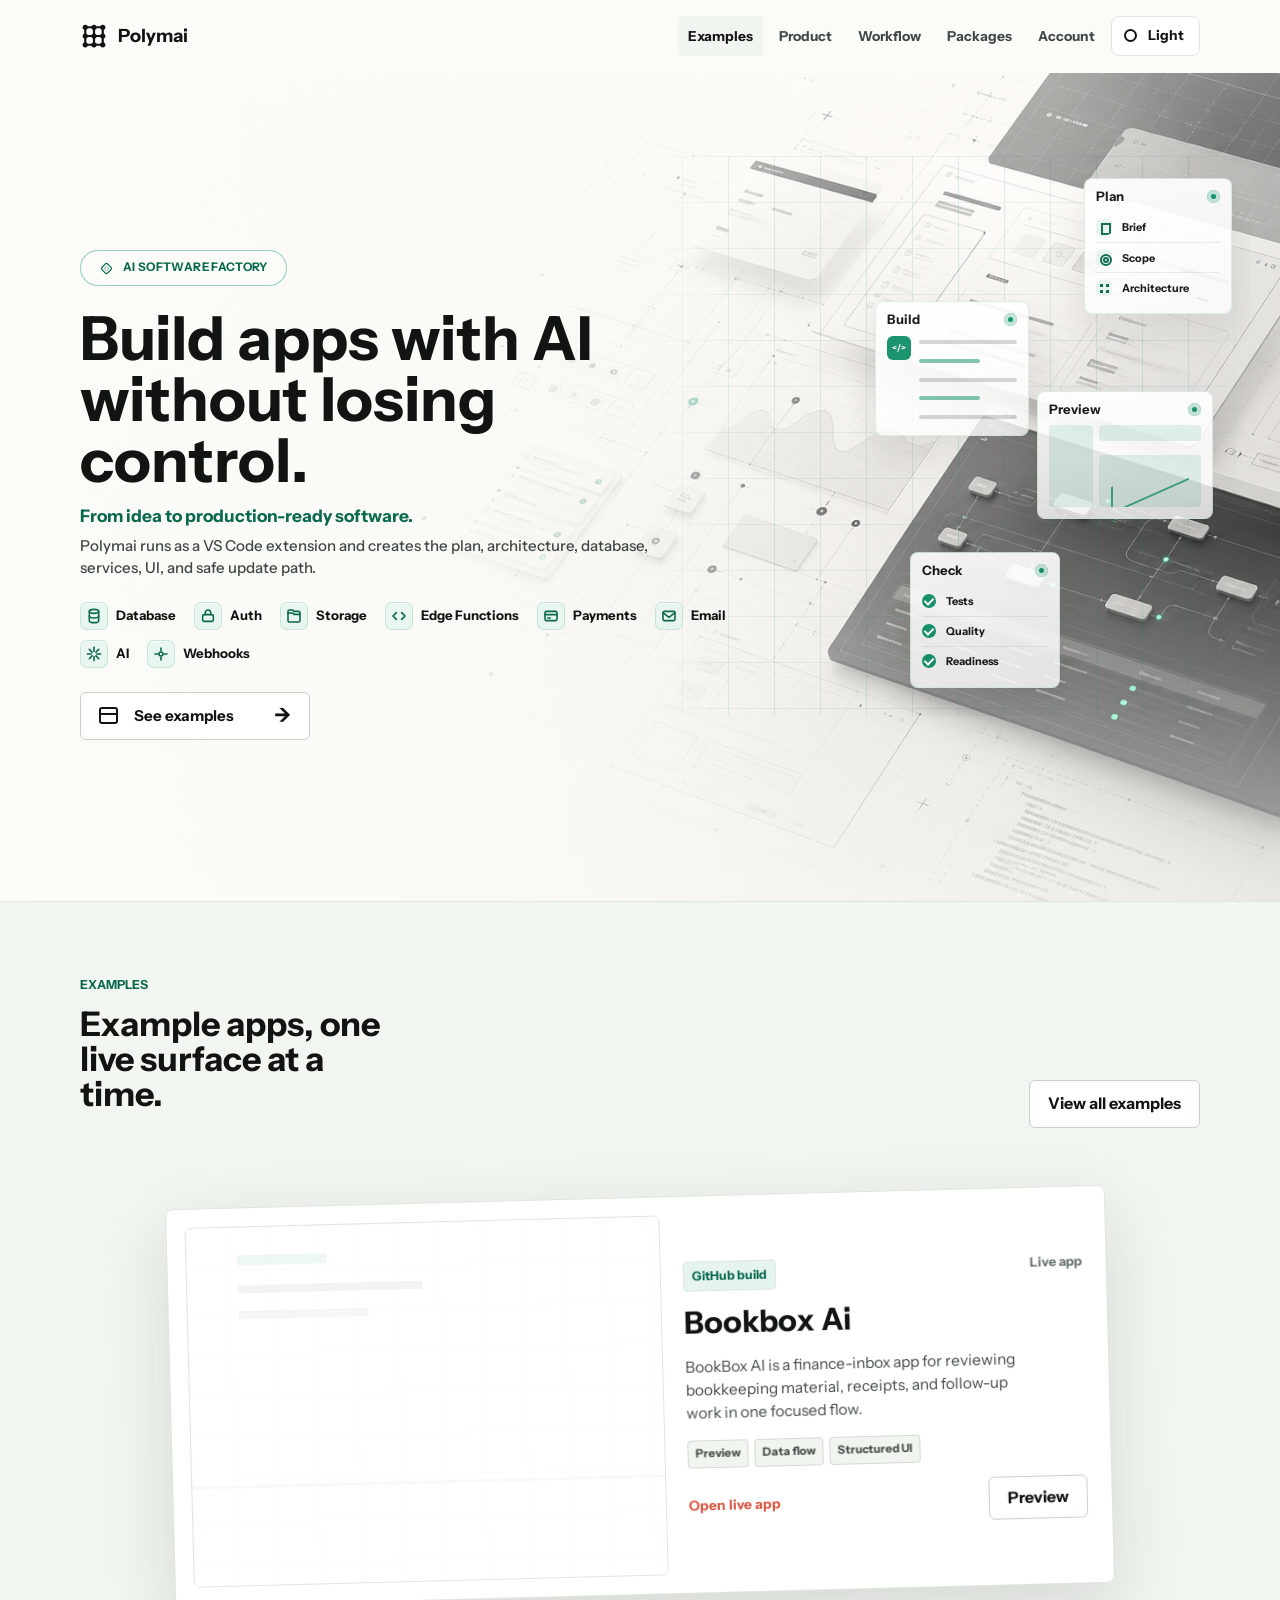
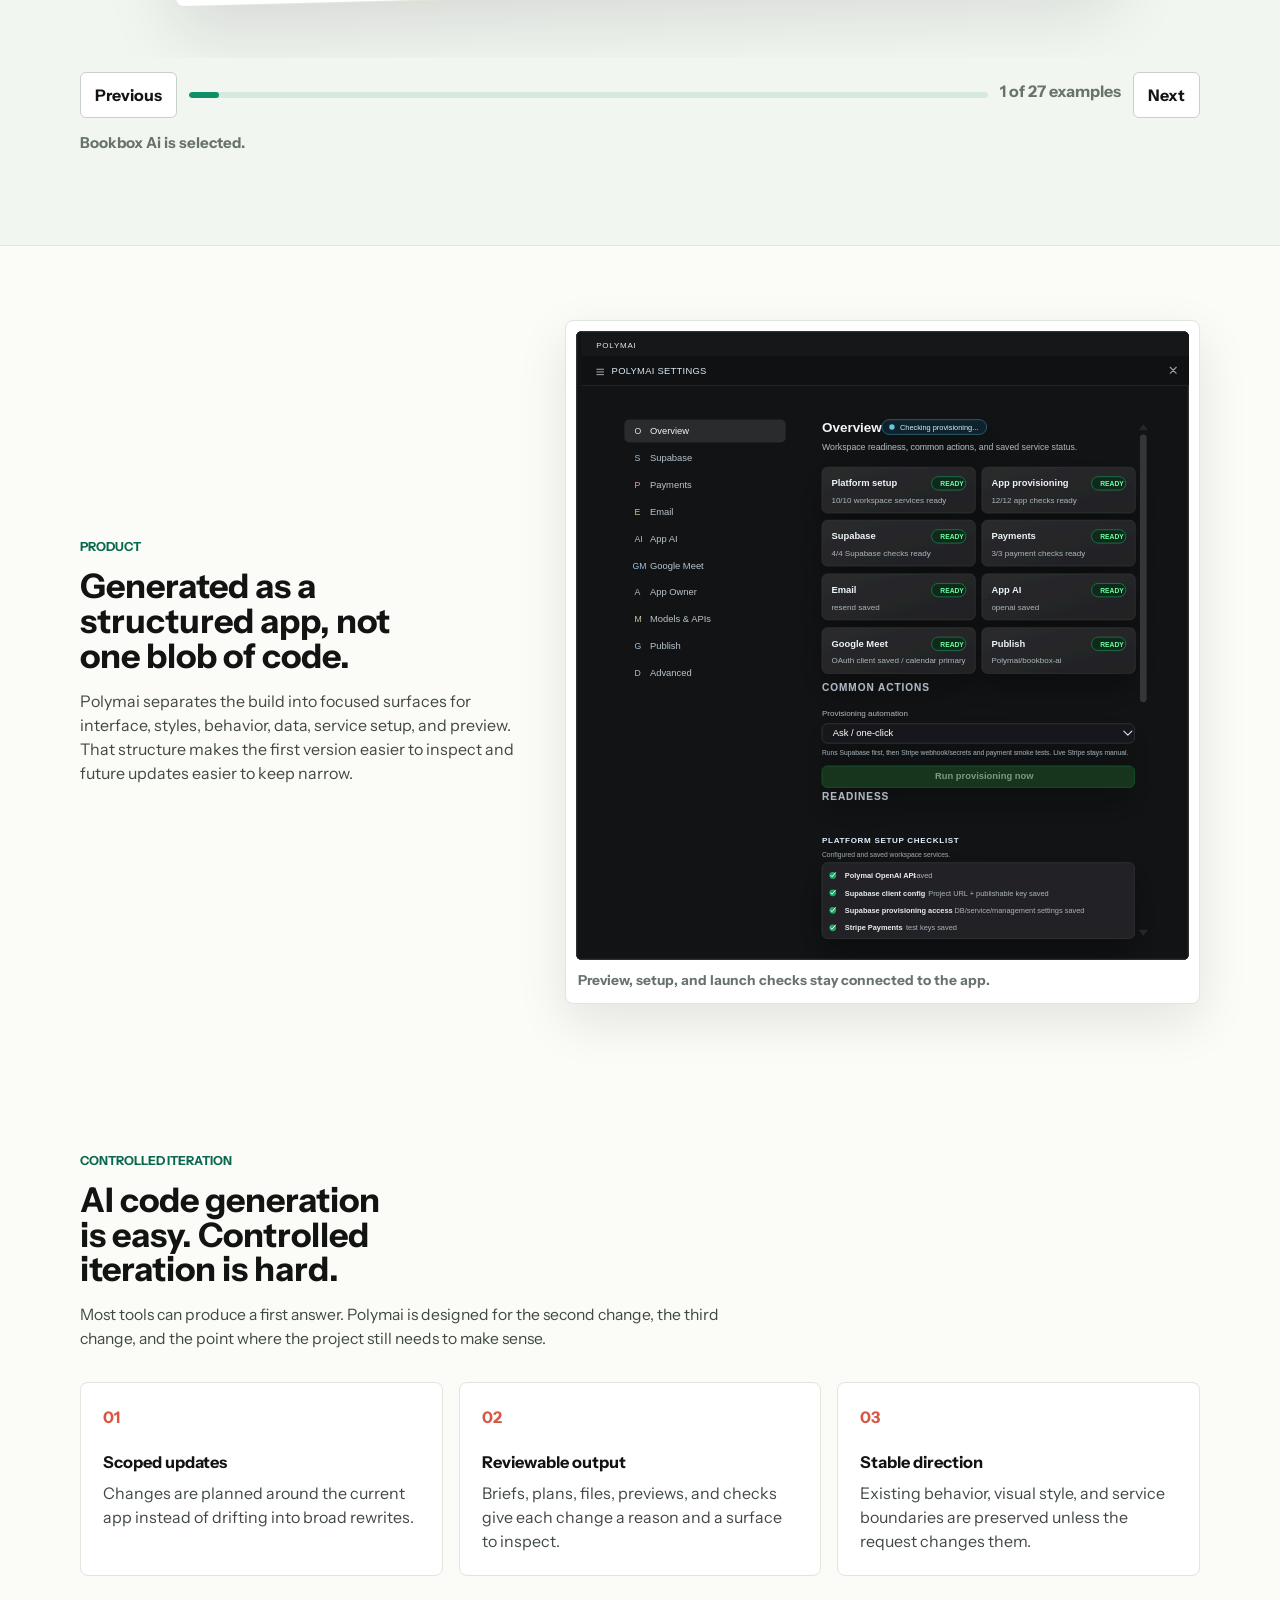
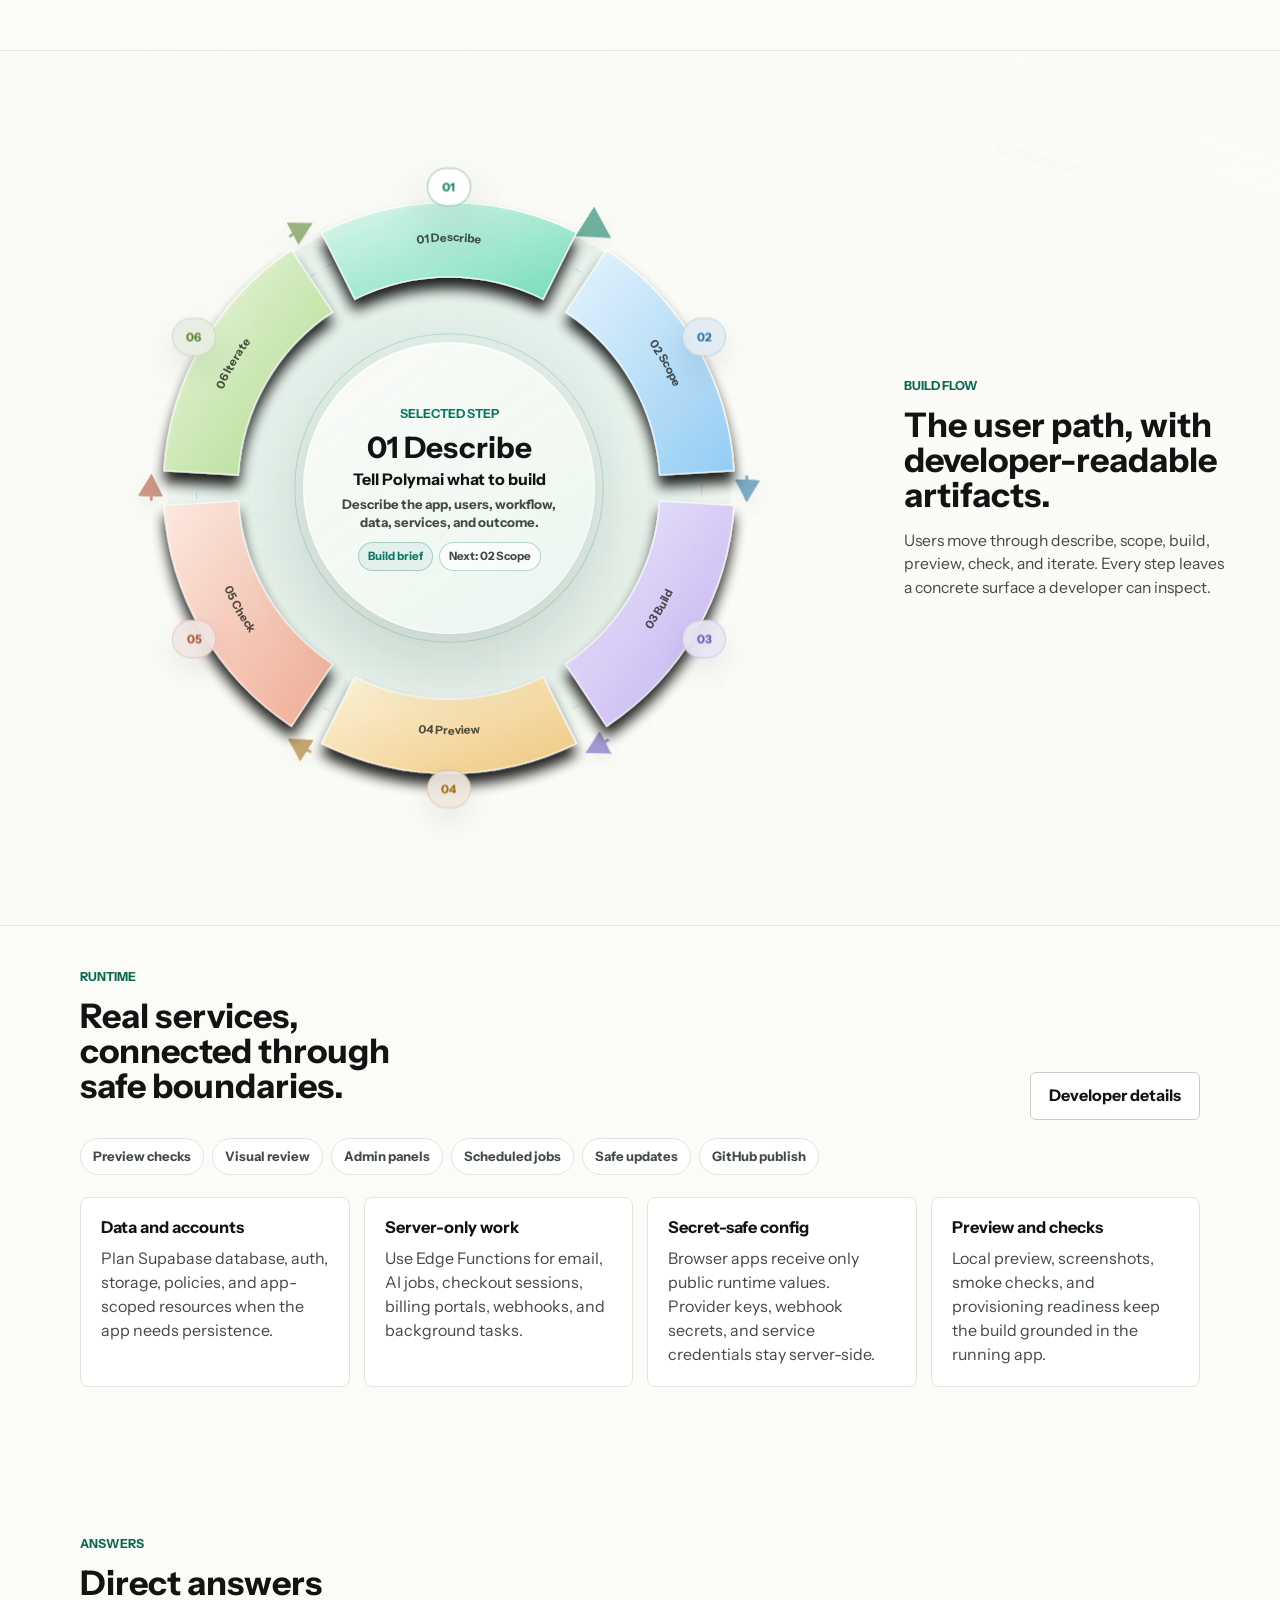
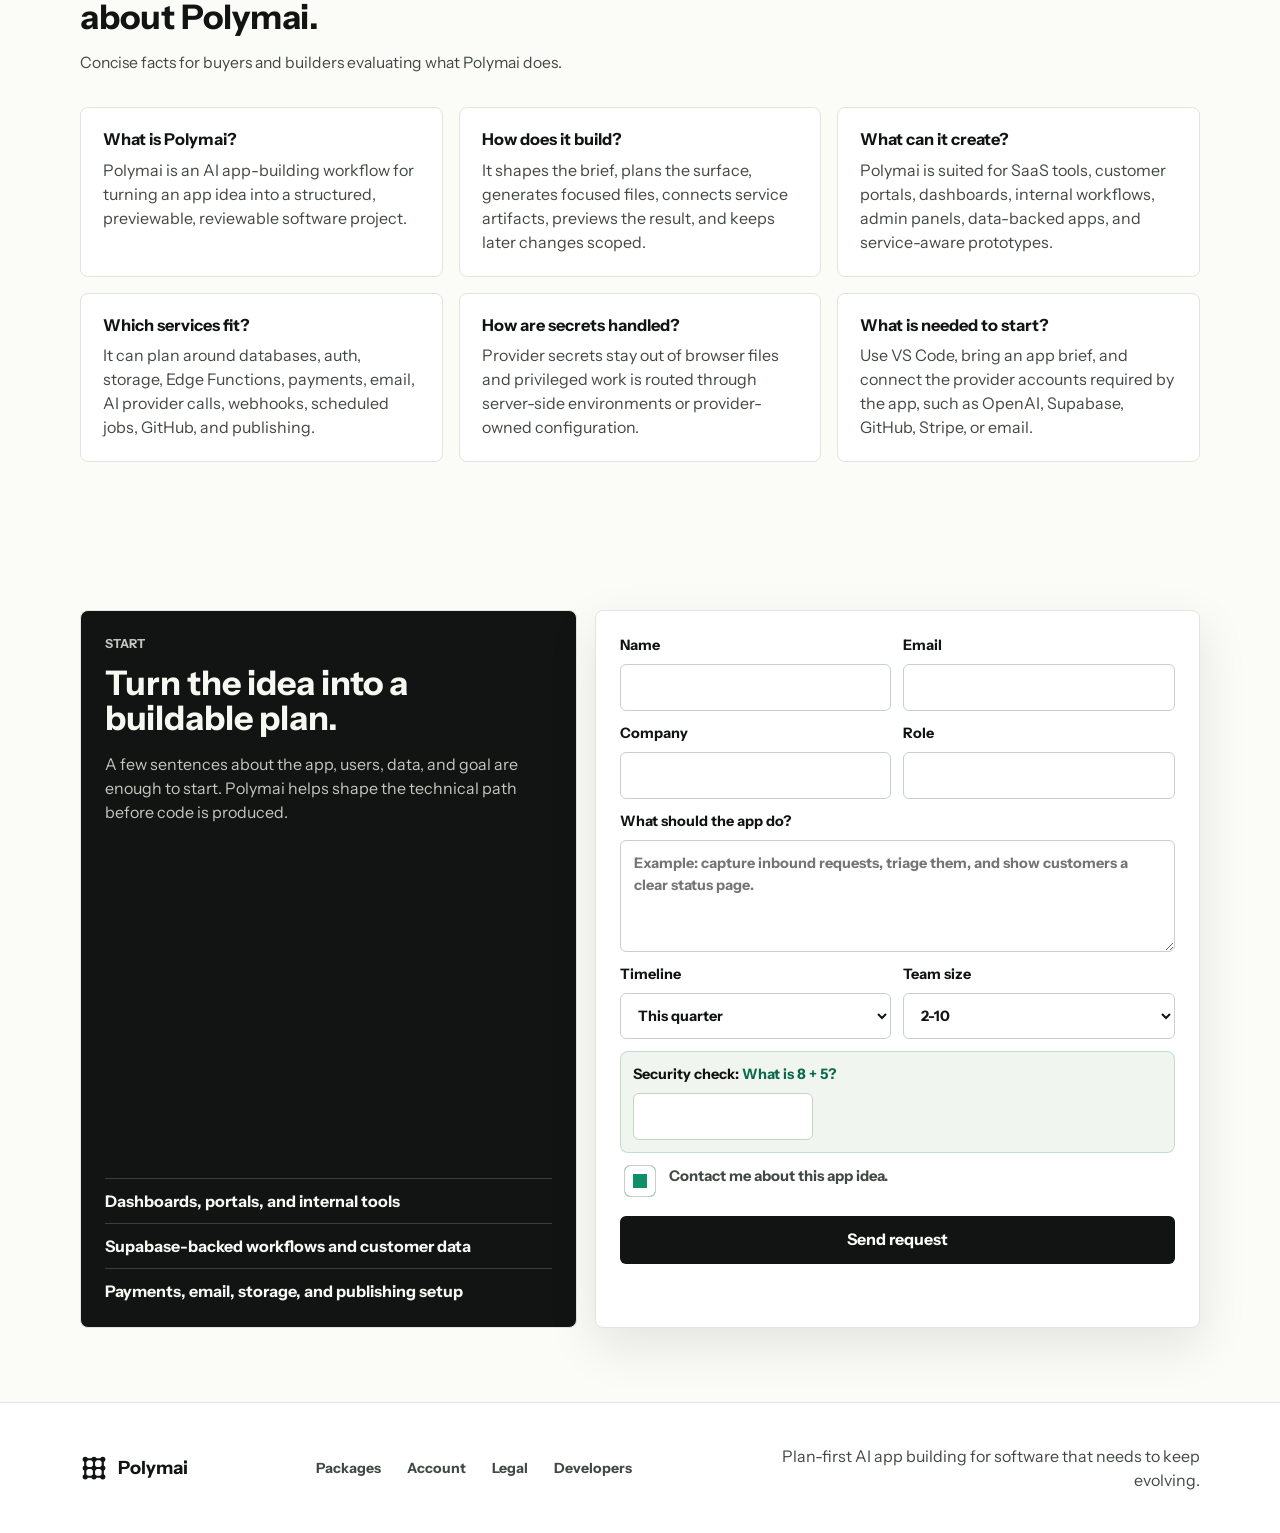
==== commit 43b80337: "Polymai publish (2026-06-26 01:24:16)" ====
--- a/index.html
+++ b/index.html
@@ -182,6 +182,7 @@
           <a href="#control-plane">Product</a>
           <a href="#workflow">Workflow</a>
           <a href="pricing.html">Packages</a>
+          <a href="account.html">Account</a>
           <button class="theme-options" id="themeOptions" type="button" aria-label="Style theme">
             <span class="theme-option-icon theme-current-icon theme-option-icon-bright" aria-hidden="true"></span>
             <span class="theme-current-label">Light</span>
@@ -497,6 +498,7 @@
         </a>
         <nav class="footer-links" aria-label="Footer links">
           <a href="pricing.html">Packages</a>
+          <a href="account.html">Account</a>
           <a href="legal.html">Legal</a>
           <a href="developers.html">Developers</a>
         </nav>
--- a/css/components.css
+++ b/css/components.css
@@ -2227,19 +2227,44 @@
   flex-direction: column;
   gap: 18px;
   min-height: 100%;
-  border-color: rgba(var(--tier-rgb), 0.28);
+  border-radius: 20px;
+  border-color: rgba(var(--tier-rgb), 0.22);
+  padding: 26px 24px;
   background:
-    linear-gradient(180deg, rgba(var(--tier-rgb), 0.12), transparent 34%),
+    radial-gradient(120% 80% at 50% -10%, rgba(var(--tier-rgb), 0.14), transparent 60%),
     var(--surface);
-  box-shadow: 0 18px 46px rgba(17, 20, 18, 0.08);
+  box-shadow:
+    0 1px 2px rgba(17, 20, 18, 0.04),
+    0 12px 30px rgba(17, 20, 18, 0.06);
+  transition:
+    transform 0.28s cubic-bezier(0.22, 1, 0.36, 1),
+    box-shadow 0.28s cubic-bezier(0.22, 1, 0.36, 1),
+    border-color 0.28s ease;
+}
+
+.pricing-card:hover {
+  transform: translateY(-6px);
+  border-color: rgba(var(--tier-rgb), 0.45);
+  box-shadow:
+    0 2px 4px rgba(17, 20, 18, 0.05),
+    0 26px 60px rgba(var(--tier-rgb), 0.18);
 }
 
 .pricing-card::before {
   content: "";
   position: absolute;
   inset: 0 0 auto;
-  height: 5px;
-  background: linear-gradient(90deg, rgba(var(--tier-rgb), 0.92), rgba(var(--tier-rgb), 0.28));
+  height: 3px;
+  background: linear-gradient(90deg, transparent, rgba(var(--tier-rgb), 0.85) 28%, rgba(var(--tier-rgb), 0.85) 72%, transparent);
+}
+
+@media (prefers-reduced-motion: reduce) {
+  .pricing-card {
+    transition: none;
+  }
+  .pricing-card:hover {
+    transform: none;
+  }
 }
 
 .pricing-card-explorer {
@@ -2276,8 +2301,20 @@
 }
 
 .pricing-card-featured {
-  border-color: rgba(15, 143, 104, 0.48);
-  box-shadow: 0 24px 70px rgba(15, 143, 104, 0.15);
+  border-color: rgba(15, 143, 104, 0.5);
+  box-shadow:
+    0 0 0 1px rgba(15, 143, 104, 0.35),
+    0 1px 2px rgba(17, 20, 18, 0.05),
+    0 28px 70px rgba(15, 143, 104, 0.18);
+}
+
+@media (min-width: 941px) {
+  .pricing-card-featured {
+    transform: translateY(-14px);
+  }
+  .pricing-card-featured:hover {
+    transform: translateY(-20px);
+  }
 }
 
 .package-card-top {
@@ -2323,6 +2360,7 @@
   margin-bottom: 10px;
   font-size: clamp(1.42rem, 1.7vw, 1.82rem);
   line-height: 1.04;
+  letter-spacing: -0.02em;
 }
 
 .pricing-card-builder .pricing-card-head h2 {
@@ -2338,10 +2376,30 @@
 }
 
 .price {
+  display: flex;
+  align-items: baseline;
+  flex-wrap: wrap;
+  gap: 6px;
+  margin-bottom: 0;
+}
+
+.pricing-card-head .price-amount {
   margin-bottom: 0;
   color: var(--ink);
-  font-size: 1.3rem;
+  font-size: clamp(2.4rem, 4vw, 3.1rem);
   font-weight: 900;
+  line-height: 1;
+  letter-spacing: -0.035em;
+  text-transform: none;
+}
+
+.pricing-card-head .price-period {
+  margin-bottom: 0;
+  color: var(--muted);
+  font-size: 0.95rem;
+  font-weight: 800;
+  letter-spacing: 0;
+  text-transform: none;
 }
 
 .pricing-card > p {
@@ -2374,10 +2432,10 @@
 .package-includes {
   display: grid;
   gap: 12px;
-  border: 1px solid rgba(var(--tier-rgb), 0.18);
-  border-radius: var(--radius);
-  background: rgba(var(--tier-rgb), 0.045);
-  padding: 14px;
+  border: 1px solid rgba(var(--tier-rgb), 0.16);
+  border-radius: 14px;
+  background: rgba(var(--tier-rgb), 0.05);
+  padding: 16px;
 }
 
 .package-includes > strong {
@@ -2446,12 +2504,12 @@
   align-items: center;
   justify-content: space-between;
   gap: 14px;
-  margin-top: 16px;
+  margin-top: 20px;
   border: 1px solid rgba(15, 143, 104, 0.28);
-  border-radius: calc(var(--radius) + 2px);
+  border-radius: 18px;
   background: var(--ink);
   color: var(--paper);
-  padding: 14px 16px;
+  padding: 18px 20px;
 }
 
 .package-capability-strip p {
@@ -2557,6 +2615,433 @@
   padding-top: 16px;
   color: var(--ink);
   font-weight: 900;
+}
+
+.auth-section,
+.account-hero,
+.account-grid-section {
+  padding-top: calc(var(--header-height) + 44px);
+}
+
+.auth-shell {
+  width: min(760px, var(--container));
+  margin-inline: auto;
+  display: grid;
+  gap: 18px;
+}
+
+.auth-form {
+  display: grid;
+  gap: 16px;
+  padding: 24px;
+}
+
+.auth-note,
+.account-hero-panel,
+.account-panel {
+  border: 1px solid var(--line);
+  border-radius: var(--radius);
+  background: var(--surface);
+  box-shadow: 0 18px 46px rgba(17, 20, 18, 0.08);
+}
+
+:root[data-theme="crazy"] .auth-note,
+:root[data-theme="crazy"] .account-hero-panel,
+:root[data-theme="crazy"] .account-panel {
+  border-color: rgba(13, 255, 242, 0.28);
+  background:
+    linear-gradient(145deg, rgba(255, 0, 214, 0.12), transparent 48%),
+    linear-gradient(315deg, rgba(13, 255, 242, 0.12), transparent 52%),
+    rgba(18, 0, 32, 0.88);
+  box-shadow: 0 0 26px rgba(255, 0, 214, 0.16), 0 0 44px rgba(13, 255, 242, 0.1);
+}
+
+.auth-note {
+  padding: 18px;
+}
+
+.auth-note strong {
+  display: block;
+  margin-bottom: 6px;
+  color: var(--ink);
+}
+
+.auth-note p {
+  margin-bottom: 0;
+  color: var(--muted);
+  font-weight: 700;
+}
+
+.account-hero {
+  padding-bottom: 0;
+}
+
+.account-hero-panel {
+  width: var(--container);
+  margin-inline: auto;
+  display: grid;
+  grid-template-columns: minmax(0, 1fr) minmax(220px, auto);
+  gap: 20px;
+  align-items: center;
+  padding: 24px;
+}
+
+.account-hero-panel h1 {
+  margin-bottom: 10px;
+  max-width: 14ch;
+  font-size: clamp(2rem, 4vw, 3.6rem);
+  line-height: 0.98;
+}
+
+.account-hero-panel p {
+  max-width: 58ch;
+}
+
+.account-identity {
+  display: grid;
+  justify-items: end;
+  gap: 8px;
+  color: var(--muted);
+  font-size: 0.9rem;
+  font-weight: 800;
+}
+
+.account-identity span,
+.account-identity strong {
+  overflow-wrap: anywhere;
+  text-align: right;
+}
+
+.account-identity strong {
+  color: var(--ink);
+}
+
+.account-status {
+  width: var(--container);
+  margin: 14px auto 0;
+  border: 1px solid var(--line);
+  border-radius: var(--radius);
+  background: var(--surface);
+  padding: 12px 14px;
+}
+
+.account-loading-overlay {
+  position: fixed;
+  inset: 0;
+  z-index: 220;
+  display: grid;
+  place-items: center;
+  padding: 24px;
+  background: rgba(250, 250, 245, 0.72);
+  backdrop-filter: blur(10px);
+}
+
+:root[data-theme="dark"] .account-loading-overlay {
+  background: rgba(11, 14, 13, 0.72);
+}
+
+:root[data-theme="crazy"] .account-loading-overlay {
+  background:
+    linear-gradient(145deg, rgba(255, 0, 214, 0.12), transparent 48%),
+    linear-gradient(315deg, rgba(13, 255, 242, 0.12), transparent 52%),
+    rgba(6, 0, 12, 0.78);
+}
+
+.account-loading-overlay[hidden] {
+  display: none;
+}
+
+.account-loading-card {
+  width: min(420px, 100%);
+  border: 1px solid var(--line);
+  border-radius: var(--radius);
+  background: var(--surface);
+  box-shadow: 0 24px 70px rgba(17, 20, 18, 0.16);
+  display: grid;
+  justify-items: center;
+  gap: 12px;
+  padding: 26px;
+  text-align: center;
+}
+
+:root[data-theme="crazy"] .account-loading-card {
+  border-color: rgba(13, 255, 242, 0.34);
+  background:
+    linear-gradient(145deg, rgba(255, 0, 214, 0.14), transparent 48%),
+    linear-gradient(315deg, rgba(13, 255, 242, 0.14), transparent 52%),
+    rgba(18, 0, 32, 0.94);
+  box-shadow: 0 0 34px rgba(255, 0, 214, 0.2), 0 0 58px rgba(13, 255, 242, 0.14);
+}
+
+.account-loading-spinner {
+  width: 44px;
+  aspect-ratio: 1;
+  border: 4px solid rgba(15, 143, 104, 0.16);
+  border-top-color: var(--accent);
+  border-radius: 50%;
+  animation: accountSpin 780ms linear infinite;
+}
+
+.account-loading-card strong {
+  color: var(--ink);
+  font-size: 1.15rem;
+  line-height: 1.15;
+}
+
+.account-loading-card p {
+  max-width: 34ch;
+  margin-bottom: 0;
+  color: var(--muted);
+  font-size: 0.92rem;
+  font-weight: 750;
+  line-height: 1.45;
+}
+
+@keyframes accountSpin {
+  to {
+    transform: rotate(360deg);
+  }
+}
+
+@media (prefers-reduced-motion: reduce) {
+  .account-loading-spinner {
+    animation: none;
+  }
+}
+
+.account-grid-section {
+  padding-top: 24px;
+}
+
+.account-grid {
+  width: var(--container);
+  margin-inline: auto;
+  display: grid;
+  grid-template-columns: minmax(0, 1.1fr) minmax(280px, 0.9fr);
+  gap: 16px;
+}
+
+.account-panel {
+  display: grid;
+  align-content: start;
+  gap: 18px;
+  padding: 22px;
+}
+
+.account-wide-panel {
+  grid-column: 1 / -1;
+}
+
+.account-panel-head {
+  display: flex;
+  align-items: flex-start;
+  justify-content: space-between;
+  gap: 12px;
+}
+
+.account-panel-head h2,
+.account-plan-panel h2 {
+  margin-bottom: 0;
+  font-size: clamp(1.4rem, 2vw, 2rem);
+  line-height: 1.05;
+}
+
+.account-pill {
+  display: inline-flex;
+  align-items: center;
+  min-height: 28px;
+  border: 1px solid rgba(15, 143, 104, 0.24);
+  border-radius: 999px;
+  background: rgba(15, 143, 104, 0.1);
+  color: var(--accent-strong);
+  padding: 5px 9px;
+  font-size: 0.76rem;
+  font-weight: 900;
+  line-height: 1;
+  text-transform: uppercase;
+}
+
+.quota-meter {
+  display: grid;
+  gap: 8px;
+}
+
+.quota-meter p {
+  margin-bottom: 0;
+  color: var(--muted);
+  font-size: 0.92rem;
+  font-weight: 750;
+}
+
+.quota-meter-bar {
+  height: 12px;
+  overflow: hidden;
+  border-radius: 999px;
+  background: rgba(15, 143, 104, 0.12);
+}
+
+.quota-meter-bar span {
+  display: block;
+  width: 0%;
+  height: 100%;
+  border-radius: inherit;
+  background: linear-gradient(90deg, var(--accent), var(--citrus));
+  transition: width 260ms ease;
+}
+
+.account-actions {
+  display: flex;
+  flex-wrap: wrap;
+  gap: 10px;
+}
+
+.account-stat-grid {
+  display: grid;
+  grid-template-columns: repeat(3, minmax(0, 1fr));
+  gap: 10px;
+}
+
+.account-stat-grid div {
+  border: 1px solid var(--line);
+  border-radius: 7px;
+  background: var(--surface-strong);
+  padding: 12px;
+}
+
+.account-stat-grid span {
+  display: block;
+  margin-bottom: 8px;
+  color: var(--muted);
+  font-size: 0.74rem;
+  font-weight: 900;
+  text-transform: uppercase;
+}
+
+.account-stat-grid strong {
+  display: block;
+  color: var(--ink);
+  font-size: 1.45rem;
+  line-height: 1;
+}
+
+.account-muted {
+  margin-bottom: 0;
+  color: var(--muted);
+  font-size: 0.9rem;
+  font-weight: 720;
+}
+
+.account-token-form {
+  display: grid;
+  grid-template-columns: minmax(0, 1fr) auto;
+  gap: 12px;
+  align-items: end;
+}
+
+.account-token-created {
+  display: grid;
+  gap: 12px;
+  border: 1px solid rgba(15, 143, 104, 0.22);
+  border-radius: 7px;
+  background: rgba(15, 143, 104, 0.08);
+  padding: 14px;
+}
+
+.account-token-created[hidden] {
+  display: none;
+}
+
+.account-token-created strong,
+.account-token-created span {
+  display: block;
+}
+
+.account-token-created strong {
+  color: var(--ink);
+}
+
+.account-token-created span {
+  color: var(--muted);
+  font-weight: 750;
+}
+
+.account-token-copy-row {
+  display: grid;
+  grid-template-columns: minmax(0, 1fr) auto;
+  gap: 10px;
+}
+
+.account-token-copy-row input {
+  min-width: 0;
+  font-family: ui-monospace, SFMono-Regular, Consolas, monospace;
+}
+
+@media (max-width: 720px) {
+  .account-token-form,
+  .account-token-copy-row {
+    grid-template-columns: 1fr;
+  }
+}
+
+.account-list {
+  display: grid;
+  gap: 10px;
+}
+
+.account-row,
+.account-empty {
+  border: 1px solid var(--line);
+  border-radius: 7px;
+  background: var(--surface-strong);
+  padding: 13px;
+}
+
+.account-row {
+  display: grid;
+  grid-template-columns: minmax(0, 1fr) auto;
+  gap: 12px;
+  align-items: center;
+}
+
+.account-row strong,
+.account-row span {
+  display: block;
+  overflow-wrap: anywhere;
+}
+
+.account-row strong {
+  color: var(--ink);
+  font-size: 0.98rem;
+}
+
+.account-row span {
+  color: var(--muted);
+  font-size: 0.84rem;
+  font-weight: 740;
+}
+
+.account-row > div:last-child {
+  display: grid;
+  justify-items: end;
+  gap: 6px;
+  text-align: right;
+}
+
+.account-links {
+  display: inline-flex !important;
+  gap: 10px;
+}
+
+.account-links a {
+  color: var(--accent-strong);
+  font-weight: 900;
+  text-decoration: underline;
+  text-underline-offset: 3px;
+}
+
+.account-empty {
+  color: var(--muted);
+  font-weight: 750;
 }
 
 .pricing-lead-section {
--- a/css/responsive.css
+++ b/css/responsive.css
@@ -97,8 +97,22 @@
   .legal-split-section,
   .setup-panel,
   .lead-section,
+  .account-grid,
   .method-section {
     grid-template-columns: 1fr;
+  }
+
+  .account-hero-panel {
+    grid-template-columns: 1fr;
+  }
+
+  .account-identity {
+    justify-items: start;
+  }
+
+  .account-identity span,
+  .account-identity strong {
+    text-align: left;
   }
 
   .gallery-section > * {
@@ -491,8 +505,31 @@
   .ai-card,
   .price-factor,
   .data-row,
-  .legal-checklist {
+  .legal-checklist,
+  .account-hero-panel,
+  .account-panel,
+  .auth-form,
+  .auth-note {
     padding: 20px;
+  }
+
+  .account-stat-grid {
+    grid-template-columns: 1fr;
+  }
+
+  .account-row {
+    grid-template-columns: 1fr;
+  }
+
+  .account-row > div:last-child {
+    justify-items: start;
+    text-align: left;
+  }
+
+  .account-panel-head,
+  .account-actions {
+    align-items: stretch;
+    flex-direction: column;
   }
 
   .pricing-card {
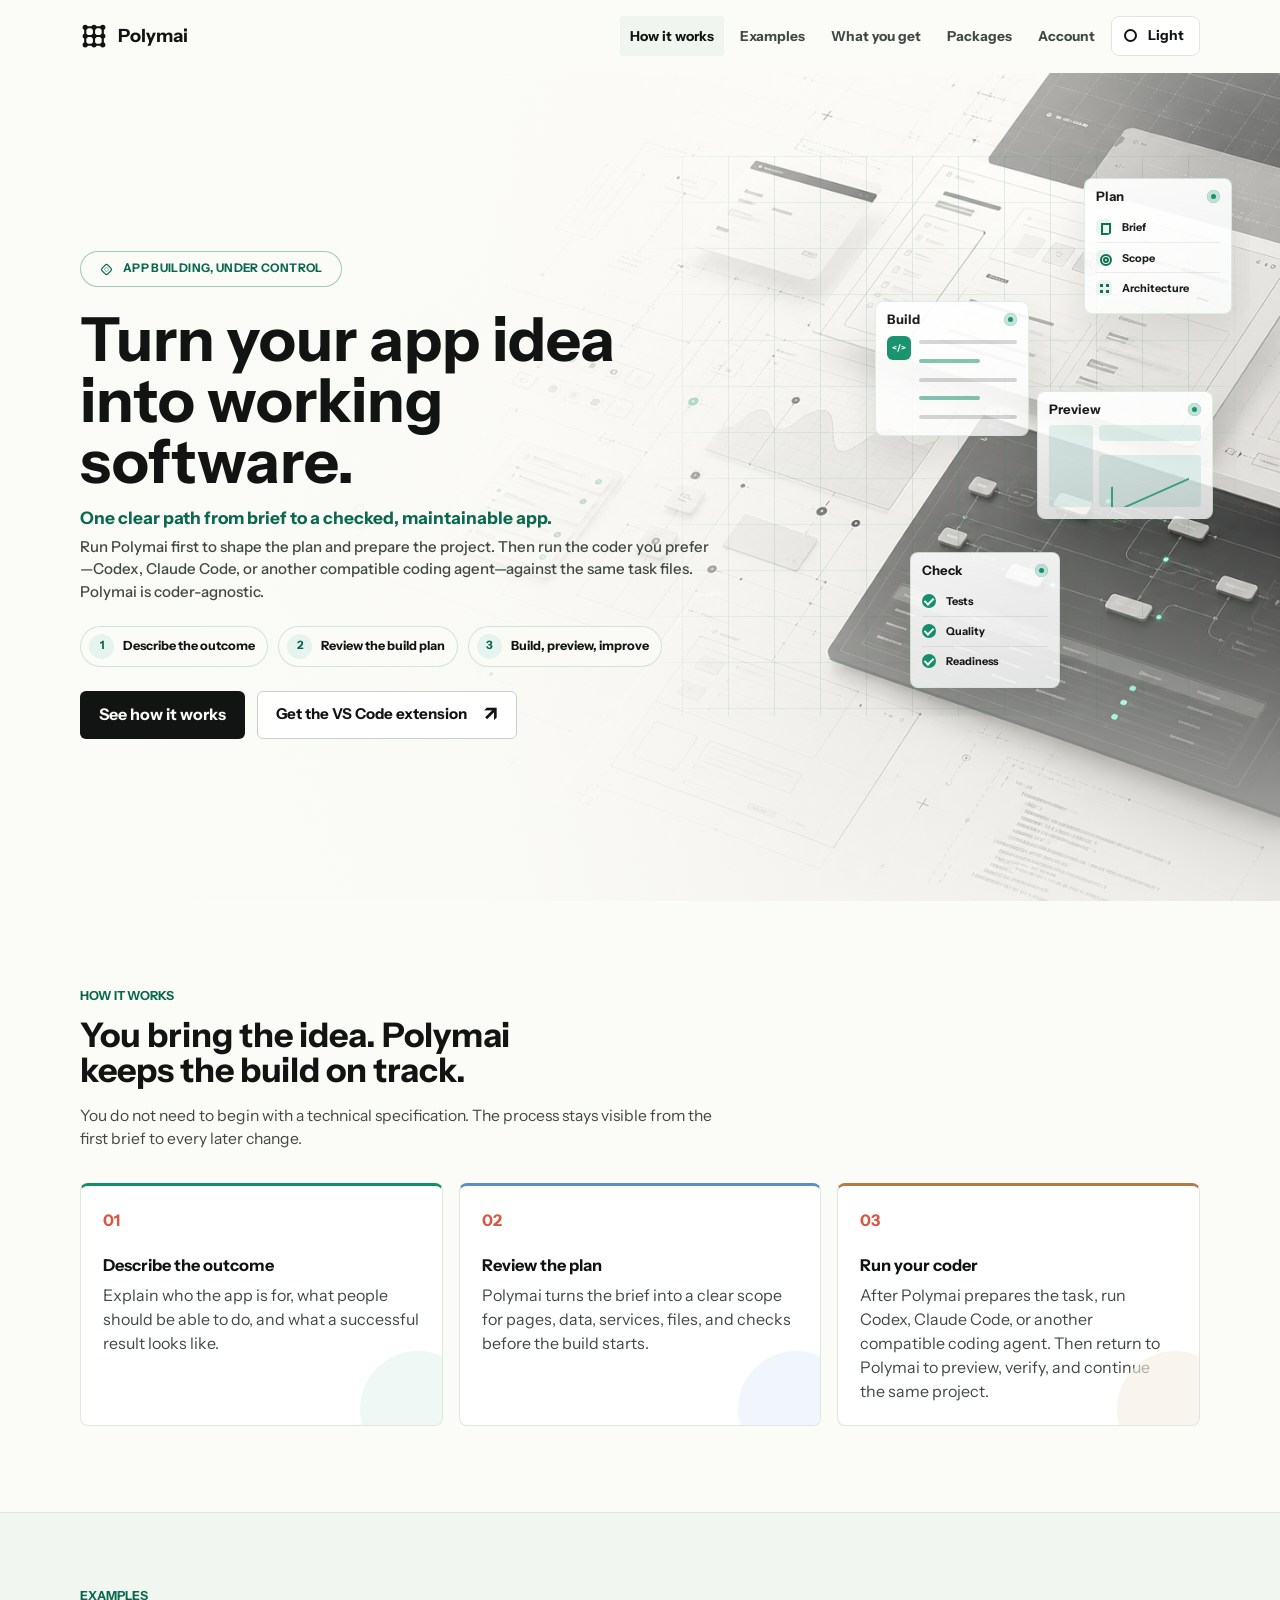
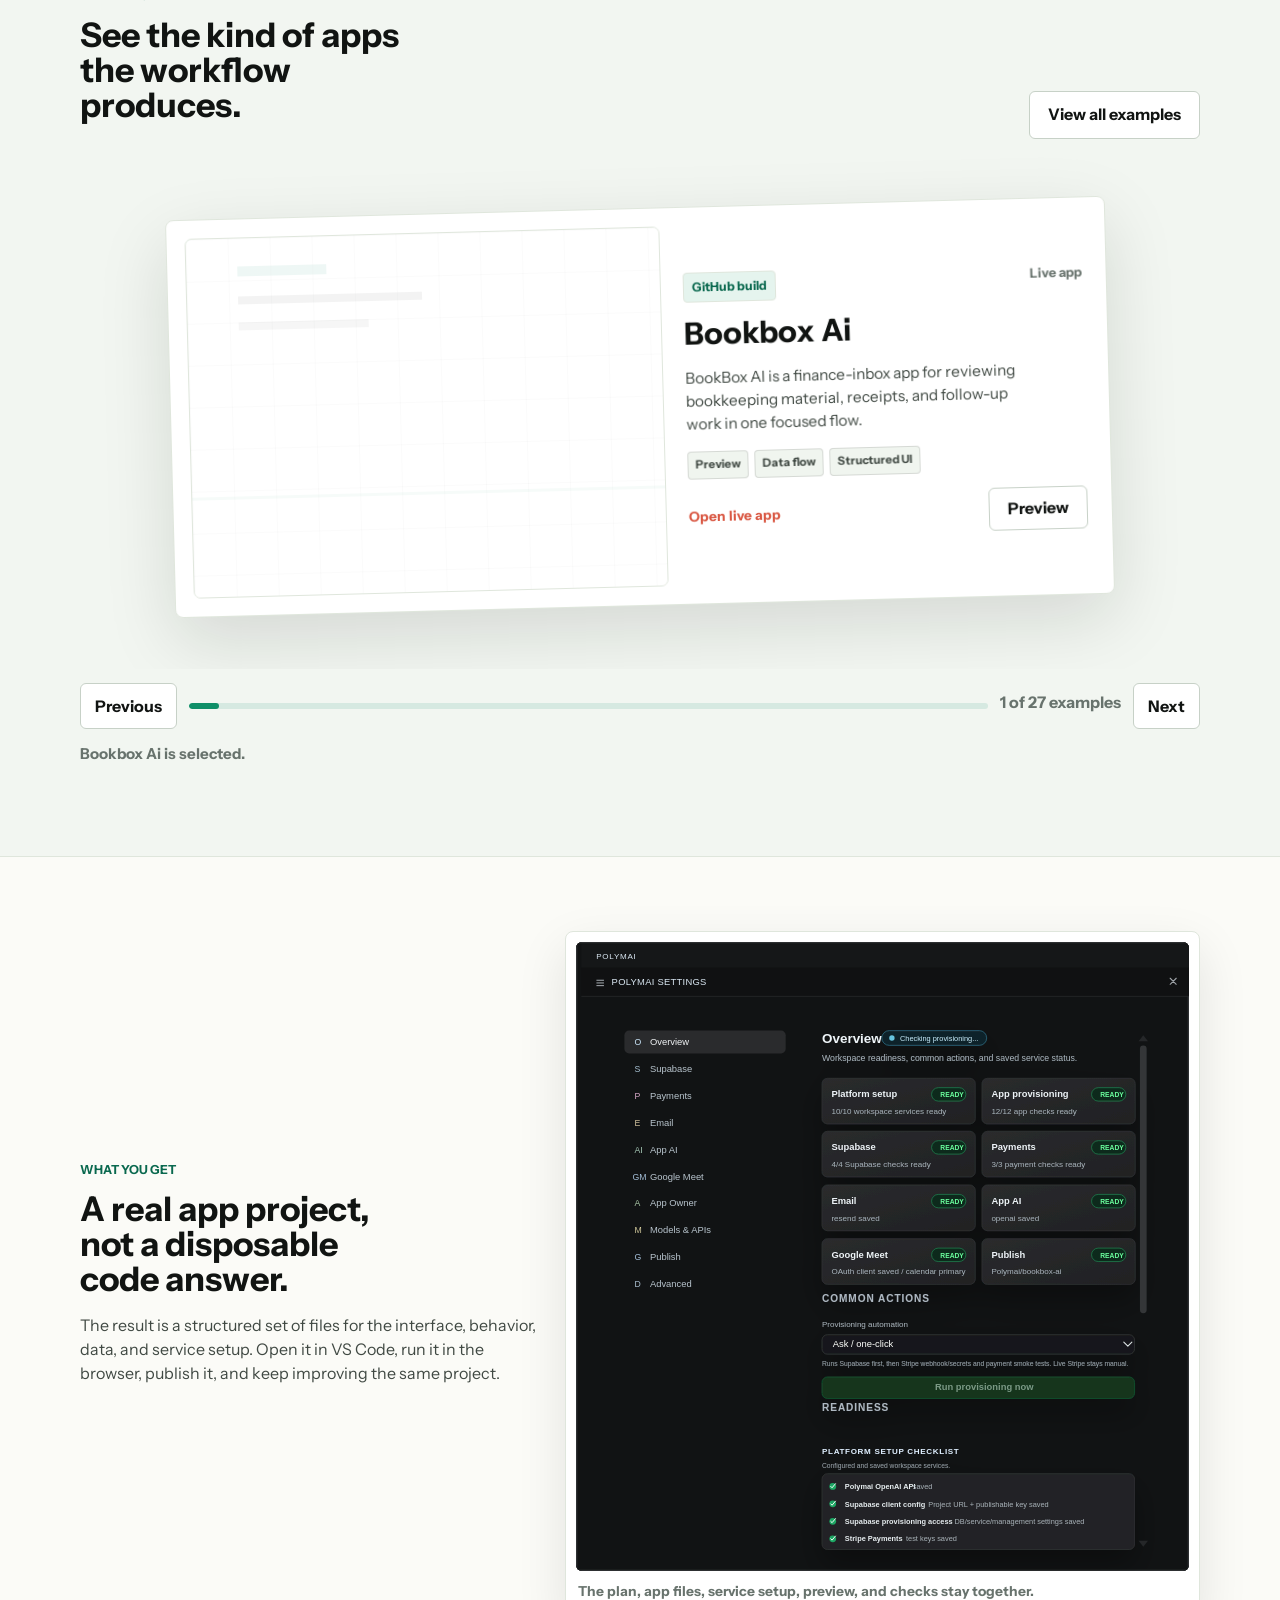
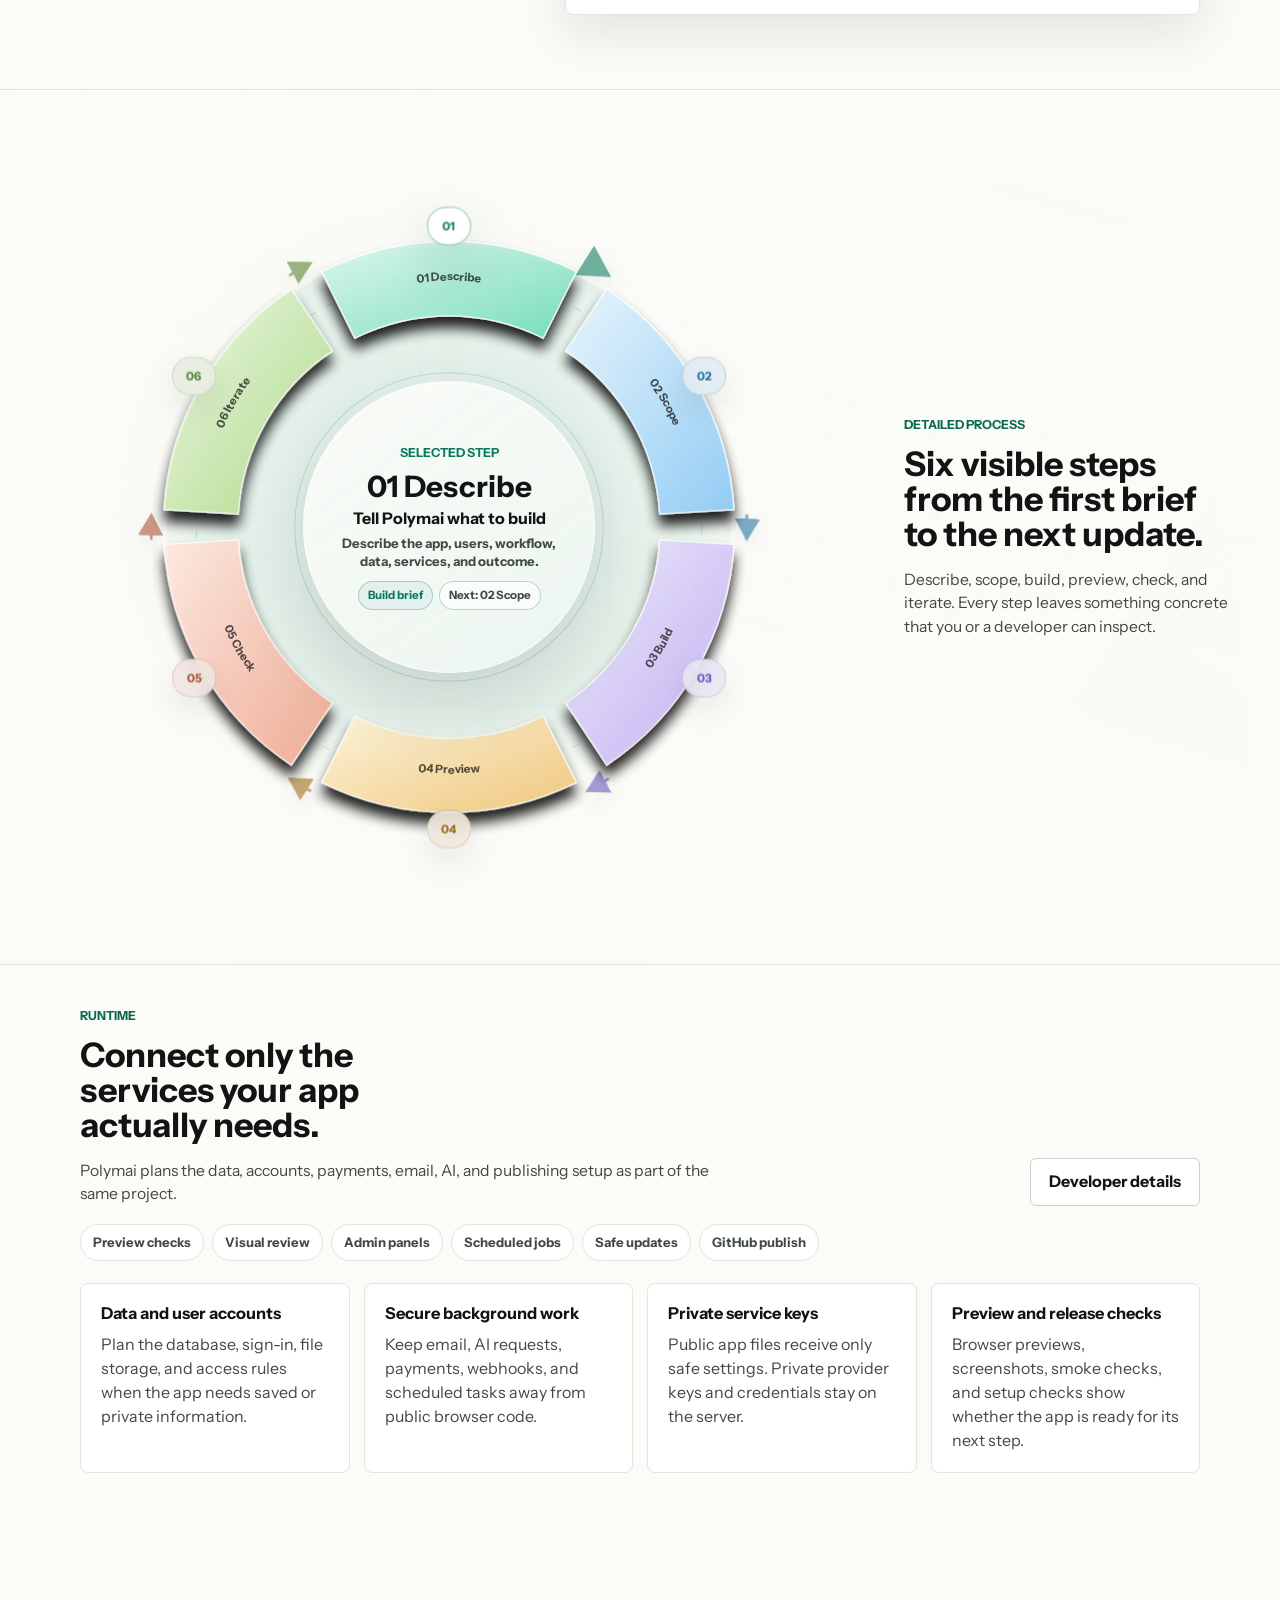
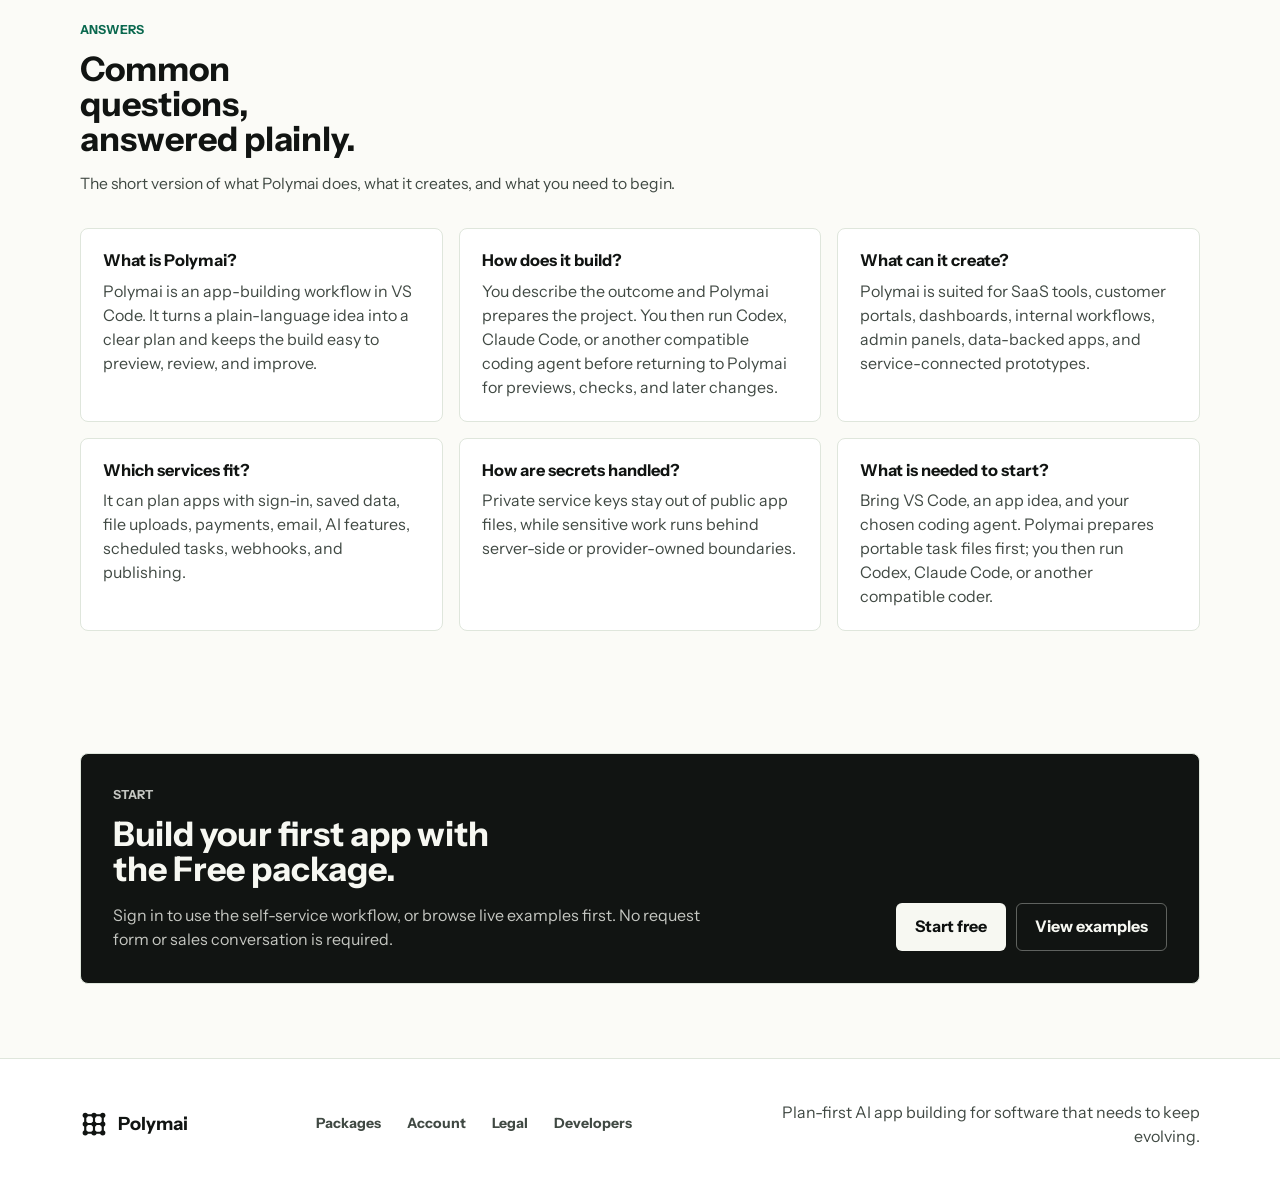
==== commit 372f8835: "Polymai publish (2026-07-17 06:44:04)" ====
--- a/index.html
+++ b/index.html
@@ -3,8 +3,8 @@
   <head>
     <meta charset="utf-8">
     <meta name="viewport" content="width=device-width, initial-scale=1">
-    <title>Polymai | AI app building with a project contract</title>
-    <meta name="description" content="Polymai turns app ideas into planned, previewable, reviewable software changes with structured output, scoped updates, and service-aware setup.">
+    <title>Polymai | Turn an app idea into working software</title>
+    <meta name="description" content="Describe your app in plain language. Polymai turns the idea into a clear plan, a structured build, a browser preview, and a safe path for future changes.">
     <meta name="robots" content="index, follow, max-image-preview:large">
     <meta name="author" content="Polymai">
     <meta name="application-name" content="Polymai">
@@ -14,16 +14,16 @@
     <meta property="og:site_name" content="Polymai">
     <meta property="og:locale" content="en_US">
     <meta property="og:type" content="website">
-    <meta property="og:title" content="Polymai | AI app building with a project contract">
-    <meta property="og:description" content="Polymai turns app ideas into planned, previewable, reviewable software changes with structured output, scoped updates, and service-aware setup.">
+    <meta property="og:title" content="Polymai | Turn an app idea into working software">
+    <meta property="og:description" content="Describe your app in plain language. Polymai turns the idea into a clear plan, a structured build, a browser preview, and a safe path for future changes.">
     <meta property="og:url" content="https://polymai.com/">
     <meta property="og:image" content="https://polymai.com/assets/polymai-hero-background.png">
     <meta property="og:image:width" content="1672">
     <meta property="og:image:height" content="941">
     <meta property="og:image:alt" content="Polymai interface background for controlled AI app building.">
     <meta name="twitter:card" content="summary_large_image">
-    <meta name="twitter:title" content="Polymai | AI app building with a project contract">
-    <meta name="twitter:description" content="Polymai turns app ideas into planned, previewable, reviewable software changes with structured output, scoped updates, and service-aware setup.">
+    <meta name="twitter:title" content="Polymai | Turn an app idea into working software">
+    <meta name="twitter:description" content="Describe your app in plain language. Polymai turns the idea into a clear plan, a structured build, a browser preview, and a safe path for future changes.">
     <meta name="twitter:image" content="https://polymai.com/assets/polymai-hero-background.png">
     <meta name="twitter:image:alt" content="Polymai interface background for controlled AI app building.">
     <link rel="icon" type="image/svg+xml" href="assets/favicon.svg">
@@ -47,7 +47,7 @@
             "name": "Polymai",
             "url": "https://polymai.com/",
             "logo": "https://polymai.com/assets/favicon.svg",
-            "description": "Polymai helps builders create structured, reviewable AI-assisted app projects with planned UI, data, service setup, preview, and readiness checks."
+            "description": "Polymai helps people turn app ideas into clear plans, structured software projects, browser previews, and reviewable future changes."
           },
           {
             "@type": "WebSite",
@@ -63,8 +63,8 @@
             "@type": "WebPage",
             "@id": "https://polymai.com/#webpage",
             "url": "https://polymai.com/",
-            "name": "Polymai | AI app building with a project contract",
-            "description": "Polymai turns app ideas into planned, previewable, reviewable software changes with structured output, scoped updates, and service-aware setup.",
+            "name": "Polymai | Turn an app idea into working software",
+            "description": "Describe your app in plain language. Polymai turns the idea into a clear plan, a structured build, a browser preview, and a safe path for future changes.",
             "isPartOf": {
               "@id": "https://polymai.com/#website"
             },
@@ -86,7 +86,7 @@
             "applicationCategory": "DeveloperApplication",
             "operatingSystem": "VS Code workspace",
             "url": "https://polymai.com/",
-            "description": "Polymai is an AI app-building workflow that runs in VS Code and produces structured app files, service artifacts, previews, checks, and scoped update handoffs.",
+            "description": "Polymai is an app-building workflow in VS Code that turns a plain-language brief into a scoped plan, coordinates an AI coding tool, and keeps the app, preview, checks, and future changes connected.",
             "featureList": [
               "AI-assisted app planning",
               "Structured Tinyfiles app output",
@@ -100,8 +100,11 @@
             },
             "offers": {
               "@type": "Offer",
-              "url": "https://polymai.com/pricing.html",
-              "availability": "https://schema.org/PreOrder"
+              "name": "Free",
+              "url": "https://polymai.com/login.html",
+              "price": "0",
+              "priceCurrency": "EUR",
+              "availability": "https://schema.org/InStock"
             }
           },
           {
@@ -113,7 +116,7 @@
                 "name": "What is Polymai?",
                 "acceptedAnswer": {
                   "@type": "Answer",
-                  "text": "Polymai is an AI app-building workflow for turning an app idea into a structured, previewable, reviewable software project."
+                  "text": "Polymai is an app-building workflow in VS Code. It turns a plain-language idea into a clear build plan, coordinates the coding work, and keeps the result easy to preview, review, and improve."
                 }
               },
               {
@@ -121,7 +124,7 @@
                 "name": "How does Polymai build apps?",
                 "acceptedAnswer": {
                   "@type": "Answer",
-                  "text": "Polymai shapes the brief, plans the app surface, generates focused files, connects service artifacts when needed, previews the result, and keeps later changes scoped to the existing project."
+                  "text": "You run Polymai first to turn the brief into a scoped project and portable task files. Then you run the coding agent you prefer—Codex, Claude Code, or another compatible coder. When the coding work is done, Polymai helps preview, check, and continue the same project."
                 }
               },
               {
@@ -129,7 +132,7 @@
                 "name": "What kinds of apps can Polymai help create?",
                 "acceptedAnswer": {
                   "@type": "Answer",
-                  "text": "Polymai is suited for SaaS tools, customer portals, dashboards, internal workflows, admin panels, data-backed apps, and service-aware prototypes."
+                  "text": "Polymai is suited for SaaS tools, customer portals, dashboards, internal workflows, admin panels, data-backed apps, and service-connected prototypes."
                 }
               },
               {
@@ -137,7 +140,7 @@
                 "name": "Which services can Polymai plan around?",
                 "acceptedAnswer": {
                   "@type": "Answer",
-                  "text": "Polymai can plan around databases, auth, storage, Edge Functions, payments, transactional email, AI provider calls, webhooks, scheduled jobs, GitHub, and static publishing."
+                  "text": "Polymai can plan apps with sign-in, saved data, file uploads, payments, email, AI features, scheduled tasks, webhooks, and publishing."
                 }
               },
               {
@@ -145,7 +148,7 @@
                 "name": "How does Polymai handle provider secrets?",
                 "acceptedAnswer": {
                   "@type": "Answer",
-                  "text": "Polymai keeps provider secrets out of browser files and routes privileged work through server-side environments such as Supabase Edge Functions or provider-owned configuration."
+                  "text": "Polymai keeps private service keys out of public app files and places sensitive work behind server-side or provider-owned boundaries."
                 }
               },
               {
@@ -153,7 +156,7 @@
                 "name": "What do users need to start with Polymai?",
                 "acceptedAnswer": {
                   "@type": "Answer",
-                  "text": "Users need VS Code, an app idea or brief, and the provider accounts required by the app, such as OpenAI, Supabase, GitHub, Stripe, Resend, or other selected services."
+                  "text": "Users need VS Code, an app idea, a coding agent, and access to any outside services the app requires. Polymai prepares the project first; the user then runs Codex, Claude Code, or another compatible coder against the prepared task files."
                 }
               }
             ]
@@ -178,9 +181,9 @@
         </button>
 
         <nav class="site-nav" id="navMenu" aria-label="Primary navigation">
+          <a href="#workflow">How it works</a>
           <a href="#gallery">Examples</a>
-          <a href="#control-plane">Product</a>
-          <a href="#workflow">Workflow</a>
+          <a href="#control-plane">What you get</a>
           <a href="pricing.html">Packages</a>
           <a href="account.html">Account</a>
           <button class="theme-options" id="themeOptions" type="button" aria-label="Style theme">
@@ -243,27 +246,47 @@
           </article>
         </div>
         <div class="hero-copy" data-reveal>
-          <p class="hero-badge"><span aria-hidden="true"></span>AI Software Factory</p>
-          <h1>Build apps with AI without losing control.</h1>
-          <p class="hero-kicker">From idea to production-ready software.</p>
-          <p class="hero-lede">Polymai runs as a VS Code extension and creates the plan, architecture, database, services, UI, and safe update path.</p>
-          <ul class="hero-capabilities" aria-label="Polymai build capabilities">
-            <li><span class="hero-service-icon hero-service-database" aria-hidden="true"></span>Database</li>
-            <li><span class="hero-service-icon hero-service-auth" aria-hidden="true"></span>Auth</li>
-            <li><span class="hero-service-icon hero-service-storage" aria-hidden="true"></span>Storage</li>
-            <li><span class="hero-service-icon hero-service-functions" aria-hidden="true"></span>Edge Functions</li>
-            <li><span class="hero-service-icon hero-service-payments" aria-hidden="true"></span>Payments</li>
-            <li><span class="hero-service-icon hero-service-email" aria-hidden="true"></span>Email</li>
-            <li><span class="hero-service-icon hero-service-ai" aria-hidden="true"></span>AI</li>
-            <li><span class="hero-service-icon hero-service-webhooks" aria-hidden="true"></span>Webhooks</li>
+          <p class="hero-badge"><span aria-hidden="true"></span>App building, under control</p>
+          <h1>Turn your app idea into working software.</h1>
+          <p class="hero-kicker">One clear path from brief to a checked, maintainable app.</p>
+          <p class="hero-lede">Run Polymai first to shape the plan and prepare the project. Then run the coder you prefer—Codex, Claude Code, or another compatible coding agent—against the same task files. Polymai is coder-agnostic.</p>
+          <ul class="hero-path" aria-label="Three steps from idea to app">
+            <li><span aria-hidden="true">1</span><strong>Describe the outcome</strong></li>
+            <li><span aria-hidden="true">2</span><strong>Review the build plan</strong></li>
+            <li><span aria-hidden="true">3</span><strong>Build, preview, improve</strong></li>
           </ul>
           <div class="hero-actions" aria-label="Primary actions">
-            <a class="button button-secondary hero-cta" href="#gallery">
-              <span class="hero-cta-icon" aria-hidden="true"></span>
-              <span>See examples</span>
-              <span class="hero-cta-arrow" aria-hidden="true">&rarr;</span>
+            <a class="button button-primary" href="#workflow">See how it works</a>
+            <a class="button button-secondary hero-cta" href="https://marketplace.visualstudio.com/items?itemName=Polymai.polymai" target="_blank" rel="noreferrer" aria-label="Get the Polymai VS Code extension (opens in a new tab)">
+              <span>Get the VS Code extension</span>
+              <span class="hero-cta-arrow" aria-hidden="true">&nearr;</span>
             </a>
           </div>
+        </div>
+      </section>
+
+      <section class="section section-intro problem-section workflow-section" id="workflow">
+        <div class="section-heading" data-reveal>
+          <p class="eyebrow">How it works</p>
+          <h2>You bring the idea. Polymai keeps the build on track.</h2>
+          <p>You do not need to begin with a technical specification. The process stays visible from the first brief to every later change.</p>
+        </div>
+        <div class="value-grid workflow-grid">
+          <article class="value-card" data-reveal>
+            <span class="value-index">01</span>
+            <h3>Describe the outcome</h3>
+            <p>Explain who the app is for, what people should be able to do, and what a successful result looks like.</p>
+          </article>
+          <article class="value-card" data-reveal>
+            <span class="value-index">02</span>
+            <h3>Review the plan</h3>
+            <p>Polymai turns the brief into a clear scope for pages, data, services, files, and checks before the build starts.</p>
+          </article>
+          <article class="value-card" data-reveal>
+            <span class="value-index">03</span>
+            <h3>Run your coder</h3>
+            <p>After Polymai prepares the task, run Codex, Claude Code, or another compatible coding agent. Then return to Polymai to preview, verify, and continue the same project.</p>
+          </article>
         </div>
       </section>
 
@@ -271,7 +294,7 @@
         <div class="section-heading section-heading-row" data-reveal>
           <div>
             <p class="eyebrow">Examples</p>
-            <h2>Example apps, one live surface at a time.</h2>
+            <h2>See the kind of apps the workflow produces.</h2>
           </div>
           <a class="button button-secondary" href="examples.html">View all examples</a>
         </div>
@@ -290,46 +313,21 @@
 
       <section class="section product-showcase" id="control-plane">
         <div class="showcase-copy" data-reveal>
-          <p class="eyebrow">Product</p>
-          <h2>Generated as a structured app, not one blob of code.</h2>
-          <p>Polymai separates the build into focused surfaces for interface, styles, behavior, data, service setup, and preview. That structure makes the first version easier to inspect and future updates easier to keep narrow.</p>
+          <p class="eyebrow">What you get</p>
+          <h2>A real app project, not a disposable code answer.</h2>
+          <p>The result is a structured set of files for the interface, behavior, data, and service setup. Open it in VS Code, run it in the browser, publish it, and keep improving the same project.</p>
         </div>
         <figure class="showcase-frame" data-reveal>
           <img src="assets/polymai-interface.svg" alt="Polymai settings menu showing app services and launch actions.">
-          <figcaption>Preview, setup, and launch checks stay connected to the app.</figcaption>
+          <figcaption>The plan, app files, service setup, preview, and checks stay together.</figcaption>
         </figure>
-      </section>
-
-      <section class="section section-intro problem-section" id="workflow">
-        <div class="section-heading" data-reveal>
-          <p class="eyebrow">Controlled Iteration</p>
-          <h2>AI code generation is easy. Controlled iteration is hard.</h2>
-          <p>Most tools can produce a first answer. Polymai is designed for the second change, the third change, and the point where the project still needs to make sense.</p>
-        </div>
-        <div class="value-grid">
-          <article class="value-card" data-reveal>
-            <span class="value-index">01</span>
-            <h3>Scoped updates</h3>
-            <p>Changes are planned around the current app instead of drifting into broad rewrites.</p>
-          </article>
-          <article class="value-card" data-reveal>
-            <span class="value-index">02</span>
-            <h3>Reviewable output</h3>
-            <p>Briefs, plans, files, previews, and checks give each change a reason and a surface to inspect.</p>
-          </article>
-          <article class="value-card" data-reveal>
-            <span class="value-index">03</span>
-            <h3>Stable direction</h3>
-            <p>Existing behavior, visual style, and service boundaries are preserved unless the request changes them.</p>
-          </article>
-        </div>
       </section>
 
       <section class="section method-section" id="method">
         <div class="section-heading" data-reveal>
-          <p class="eyebrow">Build Flow</p>
-          <h2>The user path, with developer-readable artifacts.</h2>
-          <p>Users move through describe, scope, build, preview, check, and iterate. Every step leaves a concrete surface a developer can inspect.</p>
+          <p class="eyebrow">Detailed process</p>
+          <h2>Six visible steps from the first brief to the next update.</h2>
+          <p>Describe, scope, build, preview, check, and iterate. Every step leaves something concrete that you or a developer can inspect.</p>
         </div>
         <div class="build-flow-component" id="buildFlowComponent" aria-label="Interactive Polymai build flow" data-reveal>
           <div class="build-flow-canvas" data-flow-canvas>
@@ -347,7 +345,8 @@
         <div class="section-heading section-heading-row" data-reveal>
           <div>
             <p class="eyebrow">Runtime</p>
-            <h2>Real services, connected through safe boundaries.</h2>
+            <h2>Connect only the services your app actually needs.</h2>
+            <p>Polymai plans the data, accounts, payments, email, AI, and publishing setup as part of the same project.</p>
           </div>
           <a class="button button-secondary" href="developers.html">Developer details</a>
         </div>
@@ -361,20 +360,20 @@
         </ul>
         <div class="runtime-grid">
           <article class="runtime-card" data-reveal>
-            <h3>Data and accounts</h3>
-            <p>Plan Supabase database, auth, storage, policies, and app-scoped resources when the app needs persistence.</p>
+            <h3>Data and user accounts</h3>
+            <p>Plan the database, sign-in, file storage, and access rules when the app needs saved or private information.</p>
           </article>
           <article class="runtime-card" data-reveal>
-            <h3>Server-only work</h3>
-            <p>Use Edge Functions for email, AI jobs, checkout sessions, billing portals, webhooks, and background tasks.</p>
+            <h3>Secure background work</h3>
+            <p>Keep email, AI requests, payments, webhooks, and scheduled tasks away from public browser code.</p>
           </article>
           <article class="runtime-card" data-reveal>
-            <h3>Secret-safe config</h3>
-            <p>Browser apps receive only public runtime values. Provider keys, webhook secrets, and service credentials stay server-side.</p>
+            <h3>Private service keys</h3>
+            <p>Public app files receive only safe settings. Private provider keys and credentials stay on the server.</p>
           </article>
           <article class="runtime-card" data-reveal>
-            <h3>Preview and checks</h3>
-            <p>Local preview, screenshots, smoke checks, and provisioning readiness keep the build grounded in the running app.</p>
+            <h3>Preview and release checks</h3>
+            <p>Browser previews, screenshots, smoke checks, and setup checks show whether the app is ready for its next step.</p>
           </article>
         </div>
       </section>
@@ -382,112 +381,49 @@
       <section class="section answer-section" id="answers">
         <div class="section-heading" data-reveal>
           <p class="eyebrow">Answers</p>
-          <h2>Direct answers about Polymai.</h2>
-          <p>Concise facts for buyers and builders evaluating what Polymai does.</p>
+          <h2>Common questions, answered plainly.</h2>
+          <p>The short version of what Polymai does, what it creates, and what you need to begin.</p>
         </div>
         <div class="value-grid">
           <article class="value-card" data-reveal>
             <h3>What is Polymai?</h3>
-            <p>Polymai is an AI app-building workflow for turning an app idea into a structured, previewable, reviewable software project.</p>
+            <p>Polymai is an app-building workflow in VS Code. It turns a plain-language idea into a clear plan and keeps the build easy to preview, review, and improve.</p>
           </article>
           <article class="value-card" data-reveal>
             <h3>How does it build?</h3>
-            <p>It shapes the brief, plans the surface, generates focused files, connects service artifacts, previews the result, and keeps later changes scoped.</p>
+            <p>You describe the outcome and Polymai prepares the project. You then run Codex, Claude Code, or another compatible coding agent before returning to Polymai for previews, checks, and later changes.</p>
           </article>
           <article class="value-card" data-reveal>
             <h3>What can it create?</h3>
-            <p>Polymai is suited for SaaS tools, customer portals, dashboards, internal workflows, admin panels, data-backed apps, and service-aware prototypes.</p>
+            <p>Polymai is suited for SaaS tools, customer portals, dashboards, internal workflows, admin panels, data-backed apps, and service-connected prototypes.</p>
           </article>
           <article class="value-card" data-reveal>
             <h3>Which services fit?</h3>
-            <p>It can plan around databases, auth, storage, Edge Functions, payments, email, AI provider calls, webhooks, scheduled jobs, GitHub, and publishing.</p>
+            <p>It can plan apps with sign-in, saved data, file uploads, payments, email, AI features, scheduled tasks, webhooks, and publishing.</p>
           </article>
           <article class="value-card" data-reveal>
             <h3>How are secrets handled?</h3>
-            <p>Provider secrets stay out of browser files and privileged work is routed through server-side environments or provider-owned configuration.</p>
+            <p>Private service keys stay out of public app files, while sensitive work runs behind server-side or provider-owned boundaries.</p>
           </article>
           <article class="value-card" data-reveal>
             <h3>What is needed to start?</h3>
-            <p>Use VS Code, bring an app brief, and connect the provider accounts required by the app, such as OpenAI, Supabase, GitHub, Stripe, or email.</p>
-          </article>
-        </div>
-      </section>
-
-      <section class="section lead-section" id="lead">
-        <div class="lead-panel" data-reveal>
+            <p>Bring VS Code, an app idea, and your chosen coding agent. Polymai prepares portable task files first; you then run Codex, Claude Code, or another compatible coder.</p>
+          </article>
+        </div>
+      </section>
+
+      <section class="section start-section" id="start">
+        <div class="start-panel" data-reveal>
           <div>
             <p class="eyebrow">Start</p>
-            <h2>Turn the idea into a buildable plan.</h2>
-            <p class="lead-note">A few sentences about the app, users, data, and goal are enough to start. Polymai helps shape the technical path before code is produced.</p>
-          </div>
-          <ul class="lead-prompts" aria-label="Good fit examples">
-            <li>Dashboards, portals, and internal tools</li>
-            <li>Supabase-backed workflows and customer data</li>
-            <li>Payments, email, storage, and publishing setup</li>
-          </ul>
-        </div>
-
-        <form class="lead-form" id="leadForm" novalidate data-reveal>
-          <div class="form-grid">
-            <label class="field" for="fullName">
-              <span>Name</span>
-              <input id="fullName" name="fullName" type="text" autocomplete="name" aria-label="Name" required>
-            </label>
-            <label class="field" for="email">
-              <span>Email</span>
-              <input id="email" name="email" type="email" autocomplete="email" aria-label="Email" required>
-            </label>
-          </div>
-          <div class="form-grid">
-            <label class="field" for="company">
-              <span>Company</span>
-              <input id="company" name="company" type="text" autocomplete="organization" aria-label="Company">
-            </label>
-            <label class="field" for="role">
-              <span>Role</span>
-              <input id="role" name="role" type="text" autocomplete="organization-title" aria-label="Role">
-            </label>
-          </div>
-          <label class="field" for="useCase">
-            <span>What should the app do?</span>
-            <textarea id="useCase" name="useCase" rows="4" required aria-label="What should the app do?" placeholder="Example: capture inbound requests, triage them, and show customers a clear status page."></textarea>
-          </label>
-          <div class="form-grid">
-            <label class="field" for="timeline">
-              <span>Timeline</span>
-              <select id="timeline" name="timeline" required>
-                <option value="now">Ready now</option>
-                <option value="this-month">This month</option>
-                <option value="this-quarter" selected>This quarter</option>
-                <option value="exploring">Exploring</option>
-              </select>
-            </label>
-            <label class="field" for="teamSize">
-              <span>Team size</span>
-              <select id="teamSize" name="teamSize">
-                <option value="solo">Solo</option>
-                <option value="2-10" selected>2-10</option>
-                <option value="11-50">11-50</option>
-                <option value="50-plus">50+</option>
-              </select>
-            </label>
-          </div>
-          <label class="field honeypot" for="website" aria-hidden="true">
-            <span>Website</span>
-            <input id="website" name="website" type="text" tabindex="-1" autocomplete="off" aria-label="Website">
-          </label>
-          <label class="field captcha-field" for="captchaAnswer">
-            <span>Security check: <strong data-captcha-question>loading...</strong></span>
-            <input id="captchaAnswer" name="captchaAnswer" type="text" inputmode="numeric" autocomplete="off" required aria-label="Security check answer">
-            <input name="captchaChallenge" type="hidden" data-captcha-challenge>
-          </label>
-          <label class="check-field" for="consent">
-            <input id="consent" name="consent" type="checkbox" checked>
-            <span>Contact me about this app idea.</span>
-          </label>
-          <button class="button button-primary button-full" type="submit" id="leadSubmit">Send request</button>
-          <p class="form-status" id="leadStatus" role="status" aria-live="polite"></p>
-        </form>
+            <h2>Build your first app with the Free package.</h2>
+            <p>Sign in to use the self-service workflow, or browse live examples first. No request form or sales conversation is required.</p>
+          </div>
+          <div class="start-actions" aria-label="Get started with Polymai">
+            <a class="button button-primary" href="login.html">Start free</a>
+            <a class="button button-secondary" href="examples.html">View examples</a>
+          </div>
+        </div>
       </section>
     </main>
 
@@ -532,7 +468,7 @@
           <iframe id="modalFrame" title="Build preview" loading="lazy" referrerpolicy="no-referrer" sandbox="allow-forms allow-popups allow-popups-to-escape-sandbox allow-same-origin allow-scripts"></iframe>
         </div>
         <div class="modal-actions">
-          <a class="button button-primary" id="modalLeadLink" href="#lead">Start similar build</a>
+          <a class="button button-primary" id="modalLeadLink" href="login.html">Start free</a>
           <a class="button button-secondary" id="modalOpenLink" href="#" target="_blank" rel="noreferrer">Open example</a>
         </div>
       </section>
@@ -544,7 +480,6 @@
     <script src="js/previewModal.js"></script>
     <script src="js/gallery.js"></script>
     <script src="js/buildFlow.js"></script>
-    <script src="js/leadForm.js"></script>
     <script src="js/reveal.js"></script>
     <script src="js/main.js"></script>
   </body>
--- a/css/components.css
+++ b/css/components.css
@@ -343,11 +343,62 @@
 }
 
 .hero-lede {
-  max-width: 600px;
+  max-width: 640px;
   margin-bottom: 22px;
   color: var(--ink-soft);
   font-size: clamp(0.94rem, 1.12vw, 1.02rem);
   font-weight: 500;
+}
+
+.hero-path {
+  max-width: 720px;
+  display: flex;
+  flex-wrap: wrap;
+  gap: 10px;
+  margin: 0 0 24px;
+  padding: 0;
+  list-style: none;
+}
+
+.hero-path li {
+  display: inline-flex;
+  align-items: center;
+  gap: 9px;
+  border: 1px solid rgba(15, 143, 104, 0.2);
+  border-radius: 999px;
+  background: rgba(251, 251, 247, 0.72);
+  padding: 7px 12px 7px 8px;
+  color: var(--ink);
+  font-size: 0.79rem;
+  backdrop-filter: blur(10px);
+  -webkit-backdrop-filter: blur(10px);
+}
+
+.hero-path span {
+  width: 25px;
+  height: 25px;
+  display: inline-grid;
+  place-items: center;
+  flex: 0 0 25px;
+  border-radius: 50%;
+  background: var(--accent-soft);
+  color: var(--accent-strong);
+  font-size: 0.72rem;
+  font-weight: 900;
+}
+
+.hero-path strong {
+  font-weight: 800;
+}
+
+:root[data-theme="dark"] .hero-path li {
+  background: rgba(21, 25, 24, 0.72);
+}
+
+:root[data-theme="crazy"] .hero-path li {
+  border-color: rgba(13, 255, 242, 0.38);
+  background: rgba(24, 0, 37, 0.76);
+  box-shadow: 0 0 16px rgba(13, 255, 242, 0.12);
 }
 
 .hero-capabilities {
@@ -630,6 +681,7 @@
 .gallery-card,
 .runtime-card,
 .developer-card,
+.developer-role-card,
 .service-row,
 .setup-panel,
 .empty-state,
@@ -645,6 +697,7 @@
 :root[data-theme="crazy"] .gallery-card,
 :root[data-theme="crazy"] .runtime-card,
 :root[data-theme="crazy"] .developer-card,
+:root[data-theme="crazy"] .developer-role-card,
 :root[data-theme="crazy"] .service-row,
 :root[data-theme="crazy"] .empty-state,
 :root[data-theme="crazy"] .error-state,
@@ -689,6 +742,61 @@
   margin-bottom: 24px;
   color: var(--coral);
   font-weight: 800;
+}
+
+.workflow-section {
+  padding-top: 86px;
+  padding-bottom: 86px;
+}
+
+.workflow-section .section-heading {
+  max-width: 830px;
+}
+
+.workflow-section .section-heading h2 {
+  max-width: 19ch;
+}
+
+.workflow-grid .value-card {
+  position: relative;
+  min-height: 224px;
+  overflow: hidden;
+  border-top: 3px solid var(--accent);
+}
+
+.workflow-grid .value-card::after {
+  content: "";
+  position: absolute;
+  right: -34px;
+  bottom: -42px;
+  width: 116px;
+  height: 116px;
+  border-radius: 50%;
+  background: var(--accent-soft);
+  opacity: 0.62;
+  pointer-events: none;
+}
+
+.workflow-grid .value-card:nth-child(2) {
+  border-top-color: #5c8fc2;
+}
+
+.workflow-grid .value-card:nth-child(2)::after {
+  background: #e7f0f8;
+}
+
+.workflow-grid .value-card:nth-child(3) {
+  border-top-color: #b37a45;
+}
+
+.workflow-grid .value-card:nth-child(3)::after {
+  background: #f6ede3;
+}
+
+:root[data-theme="dark"] .workflow-grid .value-card:nth-child(2)::after,
+:root[data-theme="dark"] .workflow-grid .value-card:nth-child(3)::after,
+:root[data-theme="crazy"] .workflow-grid .value-card::after {
+  background: var(--surface-strong);
 }
 
 .gallery-section {
@@ -1630,17 +1738,186 @@
 }
 
 .developer-page-hero {
-  padding-bottom: 36px;
+  padding-bottom: 70px;
 }
 
 .developer-page-hero .section-heading {
-  max-width: 860px;
-  margin-bottom: 0;
+  max-width: 900px;
+  margin-bottom: 34px;
 }
 
 .developer-page-hero h1 {
   max-width: 16ch;
   font-size: clamp(2.1rem, 3.9vw, 3.85rem);
+}
+
+.developer-page-hero .section-heading > p:last-child {
+  max-width: 760px;
+  font-size: 1.04rem;
+}
+
+.developer-hero-actions {
+  display: flex;
+  margin: -14px 0 34px;
+}
+
+.developer-hero-actions .button span {
+  margin-left: 5px;
+}
+
+.developer-role-grid {
+  display: grid;
+  grid-template-columns: repeat(3, minmax(0, 1fr));
+  gap: 14px;
+}
+
+.developer-role-card {
+  position: relative;
+  min-height: 240px;
+  padding: 24px;
+  overflow: hidden;
+  border-top: 3px solid var(--accent);
+}
+
+.developer-role-card:nth-child(2) {
+  border-top-color: #5c8fc2;
+}
+
+.developer-role-card:nth-child(3) {
+  border-top-color: #b37a45;
+}
+
+.developer-role-card > span {
+  position: absolute;
+  top: 18px;
+  right: 20px;
+  color: var(--muted);
+  font-size: 0.78rem;
+  font-weight: 900;
+}
+
+.developer-role-card .eyebrow {
+  padding-right: 40px;
+}
+
+.developer-role-card h2 {
+  max-width: 13ch;
+  margin-bottom: 12px;
+  font-size: clamp(1.3rem, 2vw, 1.85rem);
+}
+
+.developer-role-card > p:last-child {
+  max-width: 36ch;
+  margin-bottom: 0;
+}
+
+.developer-requirements-section {
+  border-top: 1px solid var(--line);
+  background: var(--surface-strong);
+}
+
+.developer-requirements-table-shell {
+  overflow: hidden;
+  border: 1px solid var(--line);
+  border-radius: var(--radius);
+  background: var(--surface);
+  box-shadow: var(--shadow);
+}
+
+.developer-requirements-table {
+  width: 100%;
+  border-collapse: collapse;
+  table-layout: fixed;
+}
+
+.developer-requirements-table th,
+.developer-requirements-table td {
+  padding: 16px 18px;
+  border-bottom: 1px solid var(--line);
+  text-align: left;
+  vertical-align: top;
+}
+
+.developer-requirements-table thead th {
+  background: var(--ink);
+  color: #f7f8f2;
+  font-size: 0.74rem;
+  font-weight: 900;
+  letter-spacing: 0.06em;
+  text-transform: uppercase;
+}
+
+.developer-requirements-table thead th:first-child {
+  width: 20%;
+}
+
+.developer-requirements-table thead th:nth-child(2) {
+  width: 37%;
+}
+
+.developer-requirements-table tbody th {
+  color: var(--ink);
+  font-size: 0.96rem;
+  font-weight: 900;
+}
+
+.developer-requirements-table tbody td {
+  color: var(--ink-soft);
+  font-size: 0.9rem;
+  font-weight: 650;
+  line-height: 1.5;
+}
+
+.developer-requirements-table tbody tr:last-child th,
+.developer-requirements-table tbody tr:last-child td {
+  border-bottom: 0;
+}
+
+.developer-requirements-table td::before {
+  display: none;
+}
+
+.requirement-level {
+  display: inline-flex;
+  align-items: center;
+  min-height: 24px;
+  margin: -2px 6px 2px 0;
+  border: 1px solid rgba(92, 143, 194, 0.26);
+  border-radius: 999px;
+  background: rgba(92, 143, 194, 0.1);
+  color: #386a98;
+  padding: 4px 8px;
+  font-size: 0.66rem;
+  font-weight: 900;
+  line-height: 1;
+  letter-spacing: 0.04em;
+  text-transform: uppercase;
+}
+
+.requirement-detail {
+  display: block;
+}
+
+.requirement-level--core {
+  border-color: rgba(15, 143, 104, 0.28);
+  background: rgba(15, 143, 104, 0.1);
+  color: var(--accent-strong);
+}
+
+:root[data-theme="dark"] .requirement-level {
+  color: #9bc8ef;
+}
+
+:root[data-theme="dark"] .requirement-level--core {
+  color: #91dfc4;
+}
+
+.developer-requirements-note {
+  max-width: 900px;
+  margin: 18px 0 0;
+  color: var(--muted);
+  font-size: 0.9rem;
+  font-weight: 720;
 }
 
 .developer-contract-section,
@@ -1875,6 +2152,28 @@
   grid-template-columns: repeat(3, minmax(0, 1fr));
   align-items: stretch;
   gap: 16px;
+}
+
+.package-page-heading {
+  max-width: 800px;
+  margin-bottom: 34px;
+}
+
+.package-page-heading h1 {
+  max-width: 17ch;
+  margin-bottom: 16px;
+  font-size: clamp(2.1rem, 3.9vw, 3.85rem);
+}
+
+.package-page-heading > p:last-child {
+  max-width: 700px;
+  margin-bottom: 0;
+  font-size: 1.02rem;
+}
+
+.pricing-grid-current {
+  grid-template-columns: minmax(0, 0.9fr) minmax(0, 1.1fr);
+  max-width: 900px;
 }
 
 .ai-principles,
@@ -2285,6 +2584,12 @@
   --tier-dark: #9d5515;
 }
 
+.pricing-card-planned {
+  --tier-rgb: 123, 103, 178;
+  --tier: #7b67b2;
+  --tier-dark: #5e478f;
+}
+
 :root[data-theme="dark"] .pricing-card-explorer {
   --tier: #7eb5ff;
   --tier-dark: #b8d8ff;
@@ -2298,6 +2603,11 @@
 :root[data-theme="dark"] .pricing-card-operator {
   --tier: #f0b76d;
   --tier-dark: #ffd59a;
+}
+
+:root[data-theme="dark"] .pricing-card-planned {
+  --tier: #b9a4f4;
+  --tier-dark: #d8ccff;
 }
 
 .pricing-card-featured {
@@ -2499,6 +2809,19 @@
   align-self: stretch;
 }
 
+.package-availability {
+  min-height: 48px;
+  display: grid;
+  place-items: center;
+  border: 1px solid rgba(var(--tier-rgb), 0.28);
+  border-radius: 6px;
+  background: rgba(var(--tier-rgb), 0.08);
+  color: var(--tier-dark);
+  padding: 12px 18px;
+  text-align: center;
+  font-weight: 900;
+}
+
 .package-capability-strip {
   display: flex;
   align-items: center;
@@ -2620,7 +2943,7 @@
 .auth-section,
 .account-hero,
 .account-grid-section {
-  padding-top: calc(var(--header-height) + 44px);
+  padding-top: calc(var(--header-height) + 30px);
 }
 
 .auth-shell {
@@ -2680,30 +3003,49 @@
   width: var(--container);
   margin-inline: auto;
   display: grid;
-  grid-template-columns: minmax(0, 1fr) minmax(220px, auto);
+  grid-template-columns: minmax(0, 1fr) minmax(240px, auto);
   gap: 20px;
-  align-items: center;
+  align-items: start;
   padding: 24px;
 }
 
+.account-hero-intro {
+  display: grid;
+  gap: 4px;
+  align-content: start;
+}
+
 .account-hero-panel h1 {
-  margin-bottom: 10px;
-  max-width: 14ch;
-  font-size: clamp(2rem, 4vw, 3.6rem);
-  line-height: 0.98;
+  margin-bottom: 6px;
+  max-width: 16ch;
+  font-size: clamp(1.7rem, 3vw, 2.6rem);
+  line-height: 1.02;
 }
 
 .account-hero-panel p {
-  max-width: 58ch;
+  max-width: 56ch;
+  margin-bottom: 0;
 }
 
 .account-identity {
   display: grid;
   justify-items: end;
-  gap: 8px;
+  align-content: start;
+  gap: 6px;
+  border: 1px solid var(--line);
+  border-radius: 10px;
+  background: var(--surface-strong);
+  padding: 14px 16px;
   color: var(--muted);
   font-size: 0.9rem;
-  font-weight: 800;
+  font-weight: 700;
+}
+
+.account-identity-label {
+  font-size: 0.7rem;
+  font-weight: 900;
+  letter-spacing: 0.08em;
+  text-transform: uppercase;
 }
 
 .account-identity span,
@@ -2714,15 +3056,44 @@
 
 .account-identity strong {
   color: var(--ink);
+  font-size: 0.96rem;
+}
+
+.account-identity .button {
+  margin-top: 6px;
 }
 
 .account-status {
-  width: var(--container);
-  margin: 14px auto 0;
+  display: inline-flex;
+  align-items: center;
+  gap: 8px;
+  width: auto;
+  margin: 12px 0 0;
   border: 1px solid var(--line);
-  border-radius: var(--radius);
-  background: var(--surface);
-  padding: 12px 14px;
+  border-radius: 999px;
+  background: var(--surface-strong);
+  padding: 7px 13px 7px 11px;
+  font-size: 0.88rem;
+}
+
+.account-status-dot {
+  flex: none;
+  width: 8px;
+  height: 8px;
+  border-radius: 50%;
+  background: var(--muted);
+}
+
+.account-status.is-success .account-status-dot {
+  background: var(--accent);
+}
+
+.account-status.is-warning .account-status-dot {
+  background: #d9a020;
+}
+
+.account-status.is-error .account-status-dot {
+  background: #c0492f;
 }
 
 .account-loading-overlay {
@@ -2861,6 +3232,53 @@
   text-transform: uppercase;
 }
 
+.account-pill--unbound {
+  border-color: rgba(217, 160, 32, 0.32);
+  background: rgba(217, 160, 32, 0.12);
+  color: #9a6812;
+}
+
+.account-pill--revoked,
+.account-pill--muted {
+  border-color: var(--line);
+  background: var(--surface-strong);
+  color: var(--muted);
+}
+
+.account-plan-badges {
+  display: inline-flex;
+  flex-wrap: wrap;
+  justify-content: flex-end;
+  gap: 8px;
+}
+
+.account-plan-meta {
+  display: flex;
+  flex-wrap: wrap;
+  gap: 12px 28px;
+  border-top: 1px solid var(--line);
+  padding-top: 16px;
+}
+
+.account-plan-meta div {
+  display: grid;
+  gap: 4px;
+}
+
+.account-plan-meta span {
+  color: var(--muted);
+  font-size: 0.72rem;
+  font-weight: 900;
+  letter-spacing: 0.05em;
+  text-transform: uppercase;
+}
+
+.account-plan-meta strong {
+  color: var(--ink);
+  font-size: 1.25rem;
+  line-height: 1;
+}
+
 .quota-meter {
   display: grid;
   gap: 8px;
@@ -2889,6 +3307,22 @@
   transition: width 260ms ease;
 }
 
+.account-plan-note {
+  margin-bottom: 0;
+  border: 1px solid var(--line);
+  border-radius: 7px;
+  background: var(--surface-strong);
+  color: var(--muted);
+  padding: 12px 14px;
+  font-size: 0.9rem;
+  font-weight: 720;
+}
+
+.account-actions > [hidden],
+.account-panel[hidden] {
+  display: none !important;
+}
+
 .account-actions {
   display: flex;
   flex-wrap: wrap;
@@ -2905,7 +3339,7 @@
   border: 1px solid var(--line);
   border-radius: 7px;
   background: var(--surface-strong);
-  padding: 12px;
+  padding: 14px;
 }
 
 .account-stat-grid span {
@@ -2920,8 +3354,9 @@
 .account-stat-grid strong {
   display: block;
   color: var(--ink);
-  font-size: 1.45rem;
+  font-size: clamp(1.7rem, 2.4vw, 2.1rem);
   line-height: 1;
+  letter-spacing: -0.01em;
 }
 
 .account-muted {
@@ -2986,6 +3421,12 @@
 .account-list {
   display: grid;
   gap: 10px;
+}
+
+#pluginTokensList {
+  max-height: 360px;
+  overflow-y: auto;
+  padding-right: 4px;
 }
 
 .account-row,
@@ -3044,12 +3485,96 @@
   font-weight: 750;
 }
 
-.pricing-lead-section {
-  border-top: 1px solid var(--line);
-}
-
-.proof-build-section {
+.account-token-mask {
+  font-family: ui-monospace, SFMono-Regular, Consolas, monospace;
+  font-size: 0.8rem !important;
+  color: var(--ink) !important;
+}
+
+.account-token-row.is-revoked {
+  opacity: 0.58;
+}
+
+.account-token-row.is-revoked strong {
+  text-decoration: line-through;
+  text-decoration-color: var(--muted);
+}
+
+.start-section {
   padding-top: 48px;
+}
+
+.start-panel {
+  display: grid;
+  grid-template-columns: minmax(0, 1fr) auto;
+  gap: 28px;
+  align-items: end;
+  border: 1px solid var(--line);
+  border-radius: var(--radius);
+  background: var(--ink);
+  color: #f7f8f2;
+  padding: 32px;
+}
+
+.start-panel h2 {
+  max-width: 17ch;
+  color: inherit;
+}
+
+.start-panel .eyebrow,
+.start-panel p {
+  color: rgba(247, 248, 242, 0.78);
+}
+
+.start-panel p:last-child {
+  max-width: 620px;
+  margin-bottom: 0;
+}
+
+.start-actions {
+  display: flex;
+  flex-wrap: wrap;
+  gap: 10px;
+}
+
+.start-panel .button-primary {
+  background: #f7f8f2;
+  color: #0d100f;
+}
+
+.start-panel .button-secondary {
+  border-color: rgba(247, 248, 242, 0.34);
+  background: transparent;
+  color: #f7f8f2;
+}
+
+:root[data-theme="dark"] .start-panel {
+  background: #f7f8f2;
+  color: #0d100f;
+}
+
+:root[data-theme="dark"] .start-panel .eyebrow,
+:root[data-theme="dark"] .start-panel p {
+  color: rgba(13, 16, 15, 0.72);
+}
+
+:root[data-theme="dark"] .start-panel .button-primary {
+  background: #0d100f;
+  color: #f7f8f2;
+}
+
+:root[data-theme="dark"] .start-panel .button-secondary {
+  border-color: rgba(13, 16, 15, 0.3);
+  color: #0d100f;
+}
+
+:root[data-theme="crazy"] .start-panel {
+  border-color: rgba(247, 255, 0, 0.42);
+  background:
+    linear-gradient(135deg, rgba(255, 0, 214, 0.42), rgba(9, 0, 28, 0.92) 42%, rgba(13, 255, 242, 0.3)),
+    #130022;
+  color: #ffffff;
+  box-shadow: 0 0 32px rgba(255, 0, 214, 0.32), 0 0 54px rgba(13, 255, 242, 0.18);
 }
 
 .legal-resource-panel {
@@ -3108,11 +3633,6 @@
   text-shadow: 0 0 16px rgba(255, 0, 214, 0.54);
 }
 
-.proof-build-section .lead-panel {
-  min-height: auto;
-  align-content: start;
-}
-
 :root[data-theme="dark"] .lead-panel {
   background: #f7f8f2;
   color: #0d100f;
@@ -3171,69 +3691,10 @@
   margin-bottom: 12px;
 }
 
-.proof-needs {
-  margin: 0 0 12px;
-  border: 0;
-  padding: 0;
-}
-
-.proof-needs legend {
-  margin-bottom: 7px;
-  padding: 0;
-  color: var(--ink);
-}
-
-.proof-checkbox-grid {
-  display: grid;
-  grid-template-columns: repeat(5, minmax(0, 1fr));
-  gap: 8px;
-  border: 1px solid var(--line);
-  border-radius: var(--radius);
-  background: var(--surface-strong);
-  padding: 12px;
-}
-
-:root[data-theme="crazy"] .proof-checkbox-grid,
 :root[data-theme="crazy"] .captcha-field {
   border-color: rgba(13, 255, 242, 0.34);
   background: rgba(10, 0, 20, 0.72);
   box-shadow: inset 0 0 18px rgba(13, 255, 242, 0.07);
-}
-
-.proof-checkbox-grid label {
-  min-height: 42px;
-  display: flex;
-  align-items: center;
-  gap: 8px;
-  border: 1px solid var(--line);
-  border-radius: 999px;
-  background: var(--surface);
-  padding: 8px 10px;
-  color: var(--ink-soft);
-  font-size: 0.86rem;
-  font-weight: 850;
-}
-
-:root[data-theme="crazy"] .proof-checkbox-grid label {
-  border-color: rgba(255, 0, 214, 0.32);
-  background: rgba(40, 0, 62, 0.86);
-  color: #fff9ff;
-}
-
-.proof-checkbox-grid input {
-  width: 16px;
-  height: 16px;
-  flex: 0 0 16px;
-  accent-color: var(--accent);
-}
-
-.proof-followup {
-  margin: 10px 0 0;
-  border-top: 1px solid var(--line);
-  padding-top: 12px;
-  color: var(--muted);
-  font-size: 0.88rem;
-  font-weight: 760;
 }
 
 .honeypot {
--- a/css/responsive.css
+++ b/css/responsive.css
@@ -80,12 +80,17 @@
     max-width: 560px;
   }
 
+  .hero-path {
+    max-width: 620px;
+  }
+
   .product-showcase,
   .example-feature-card,
   .value-grid,
   .gallery-grid,
   .runtime-grid,
   .developer-grid,
+  .developer-role-grid,
   .legal-hero,
   .pricing-hero,
   .legal-doc-grid,
@@ -102,6 +107,15 @@
     grid-template-columns: 1fr;
   }
 
+  .pricing-grid-current {
+    max-width: none;
+  }
+
+  .start-panel {
+    grid-template-columns: 1fr;
+    align-items: start;
+  }
+
   .account-hero-panel {
     grid-template-columns: 1fr;
   }
@@ -211,6 +225,70 @@
     gap: 6px;
   }
 
+  .developer-requirements-table-shell {
+    overflow: visible;
+    border: 0;
+    background: transparent;
+    box-shadow: none;
+  }
+
+  .developer-requirements-table,
+  .developer-requirements-table tbody {
+    display: block;
+  }
+
+  .developer-requirements-table thead {
+    position: absolute;
+    width: 1px;
+    height: 1px;
+    overflow: hidden;
+    clip: rect(0 0 0 0);
+    white-space: nowrap;
+  }
+
+  .developer-requirements-table tbody {
+    display: grid;
+    gap: 10px;
+  }
+
+  .developer-requirements-table tbody tr {
+    display: block;
+    overflow: hidden;
+    border: 1px solid var(--line);
+    border-radius: var(--radius);
+    background: var(--surface);
+  }
+
+  .developer-requirements-table tbody th,
+  .developer-requirements-table tbody td {
+    display: block;
+    width: 100%;
+    border-bottom: 0;
+  }
+
+  .developer-requirements-table tbody th {
+    padding: 14px 16px 10px;
+    font-size: 1rem;
+  }
+
+  .developer-requirements-table tbody td {
+    display: grid;
+    grid-template-columns: 112px minmax(0, 1fr);
+    gap: 12px;
+    padding: 11px 16px;
+    border-top: 1px solid var(--line);
+  }
+
+  .developer-requirements-table td::before {
+    display: block;
+    color: var(--accent-strong);
+    content: attr(data-label);
+    font-size: 0.68rem;
+    font-weight: 900;
+    letter-spacing: 0.04em;
+    text-transform: uppercase;
+  }
+
   .legal-update-card,
   .pricing-note-card {
     max-width: 520px;
@@ -228,9 +306,6 @@
     gap: 14px;
   }
 
-  .proof-checkbox-grid {
-    grid-template-columns: repeat(3, minmax(0, 1fr));
-  }
 }
 
 @media (max-width: 640px) {
@@ -289,6 +364,25 @@
     grid-template-columns: repeat(2, minmax(0, 1fr));
     gap: 8px;
     margin-bottom: 16px;
+  }
+
+  .hero-path {
+    display: grid;
+    grid-template-columns: 1fr;
+    gap: 6px;
+    margin-bottom: 16px;
+  }
+
+  .hero-path li {
+    width: fit-content;
+    padding-block: 6px;
+    font-size: 0.75rem;
+  }
+
+  .hero-path span {
+    width: 23px;
+    height: 23px;
+    flex-basis: 23px;
   }
 
   .hero-capabilities li {
@@ -438,13 +532,25 @@
     padding: 54px 0;
   }
 
+  .workflow-section {
+    padding-top: 60px;
+    padding-bottom: 60px;
+  }
+
+  .workflow-grid .value-card {
+    min-height: auto;
+  }
+
+  .workflow-grid .value-index {
+    margin-bottom: 16px;
+  }
+
   .package-section {
     padding-top: 34px;
   }
 
   .gallery-toolbar,
   .form-grid,
-  .proof-checkbox-grid,
   .modal-facts {
     grid-template-columns: 1fr;
   }
@@ -541,6 +647,15 @@
     font-size: 1.34rem;
   }
 
+  .start-panel {
+    padding: 22px;
+  }
+
+  .start-actions {
+    width: 100%;
+    flex-direction: column;
+  }
+
   .package-card-top {
     margin-bottom: 14px;
   }
@@ -612,8 +727,18 @@
 
   .runtime-card,
   .developer-card,
+  .developer-role-card,
   .service-row {
     padding: 18px;
+  }
+
+  .developer-requirements-table tbody td {
+    grid-template-columns: 1fr;
+    gap: 5px;
+  }
+
+  .developer-role-card {
+    min-height: auto;
   }
 
   .method-section {
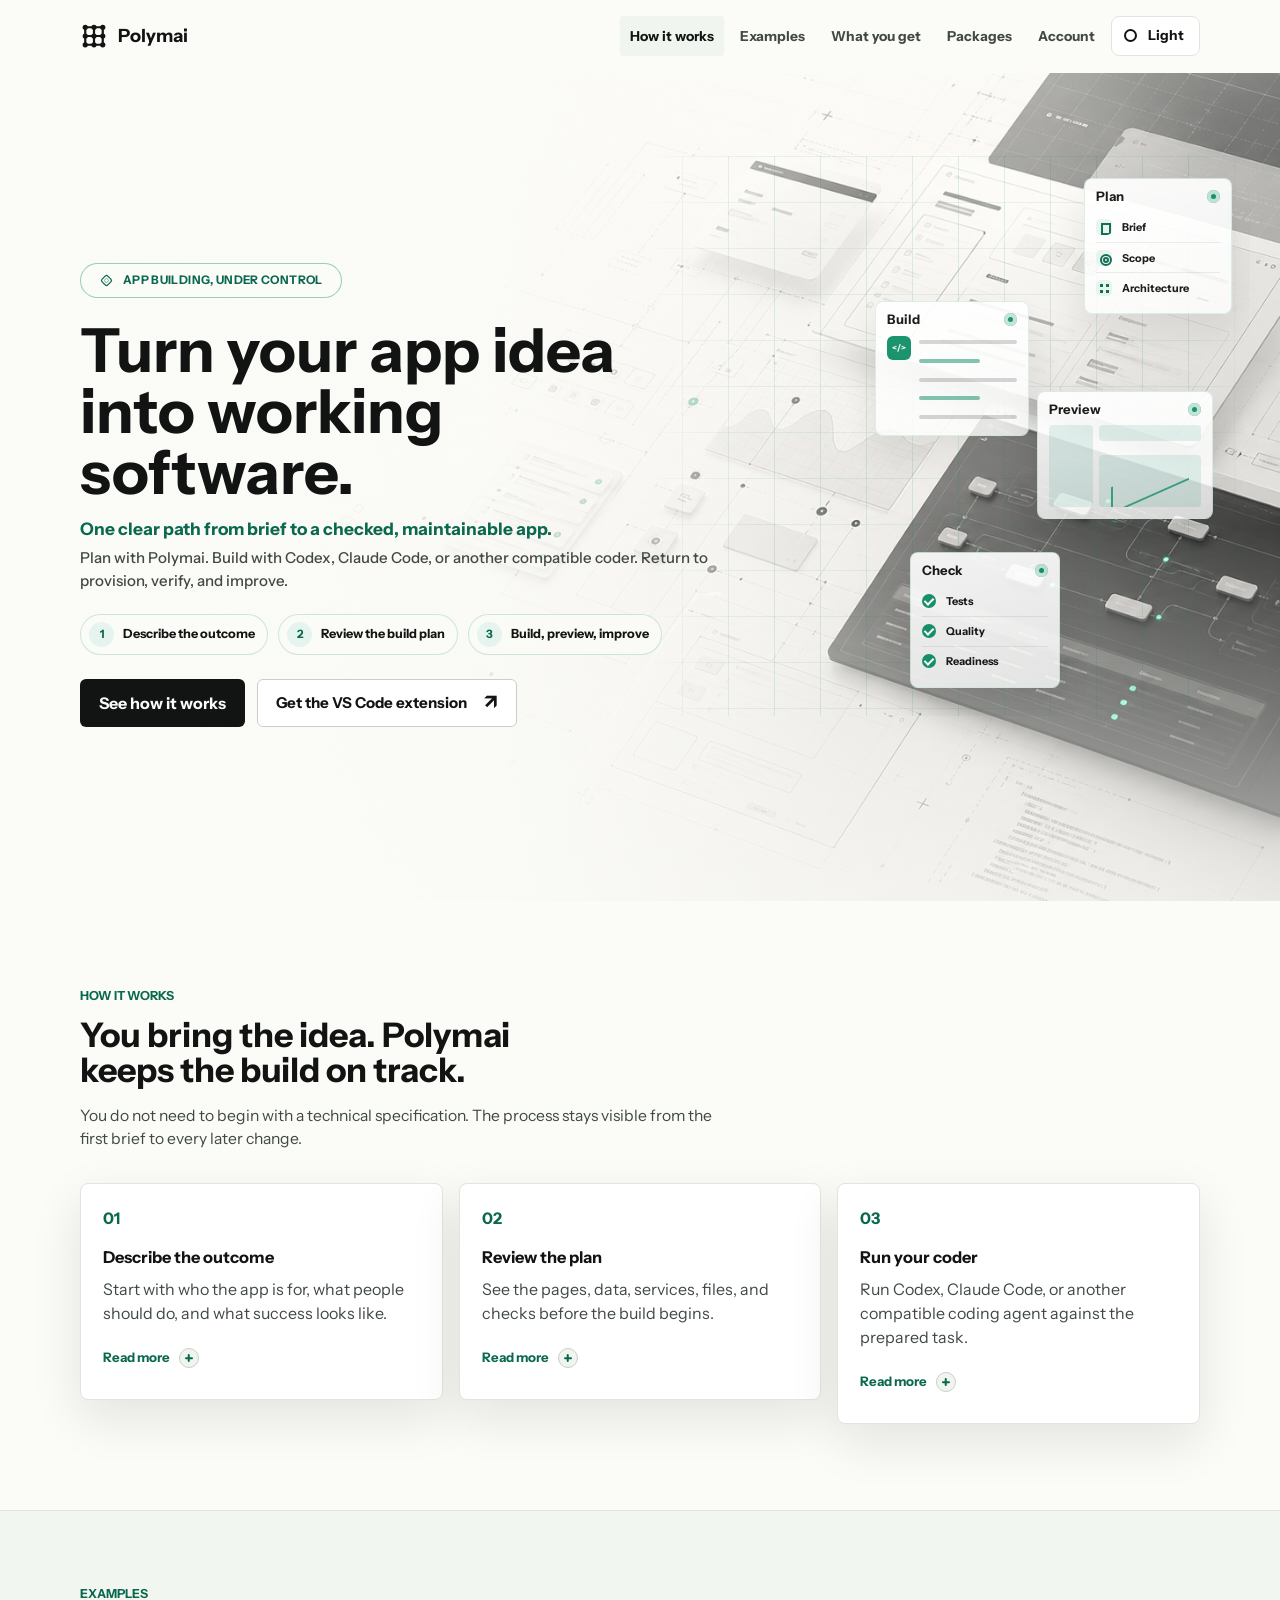
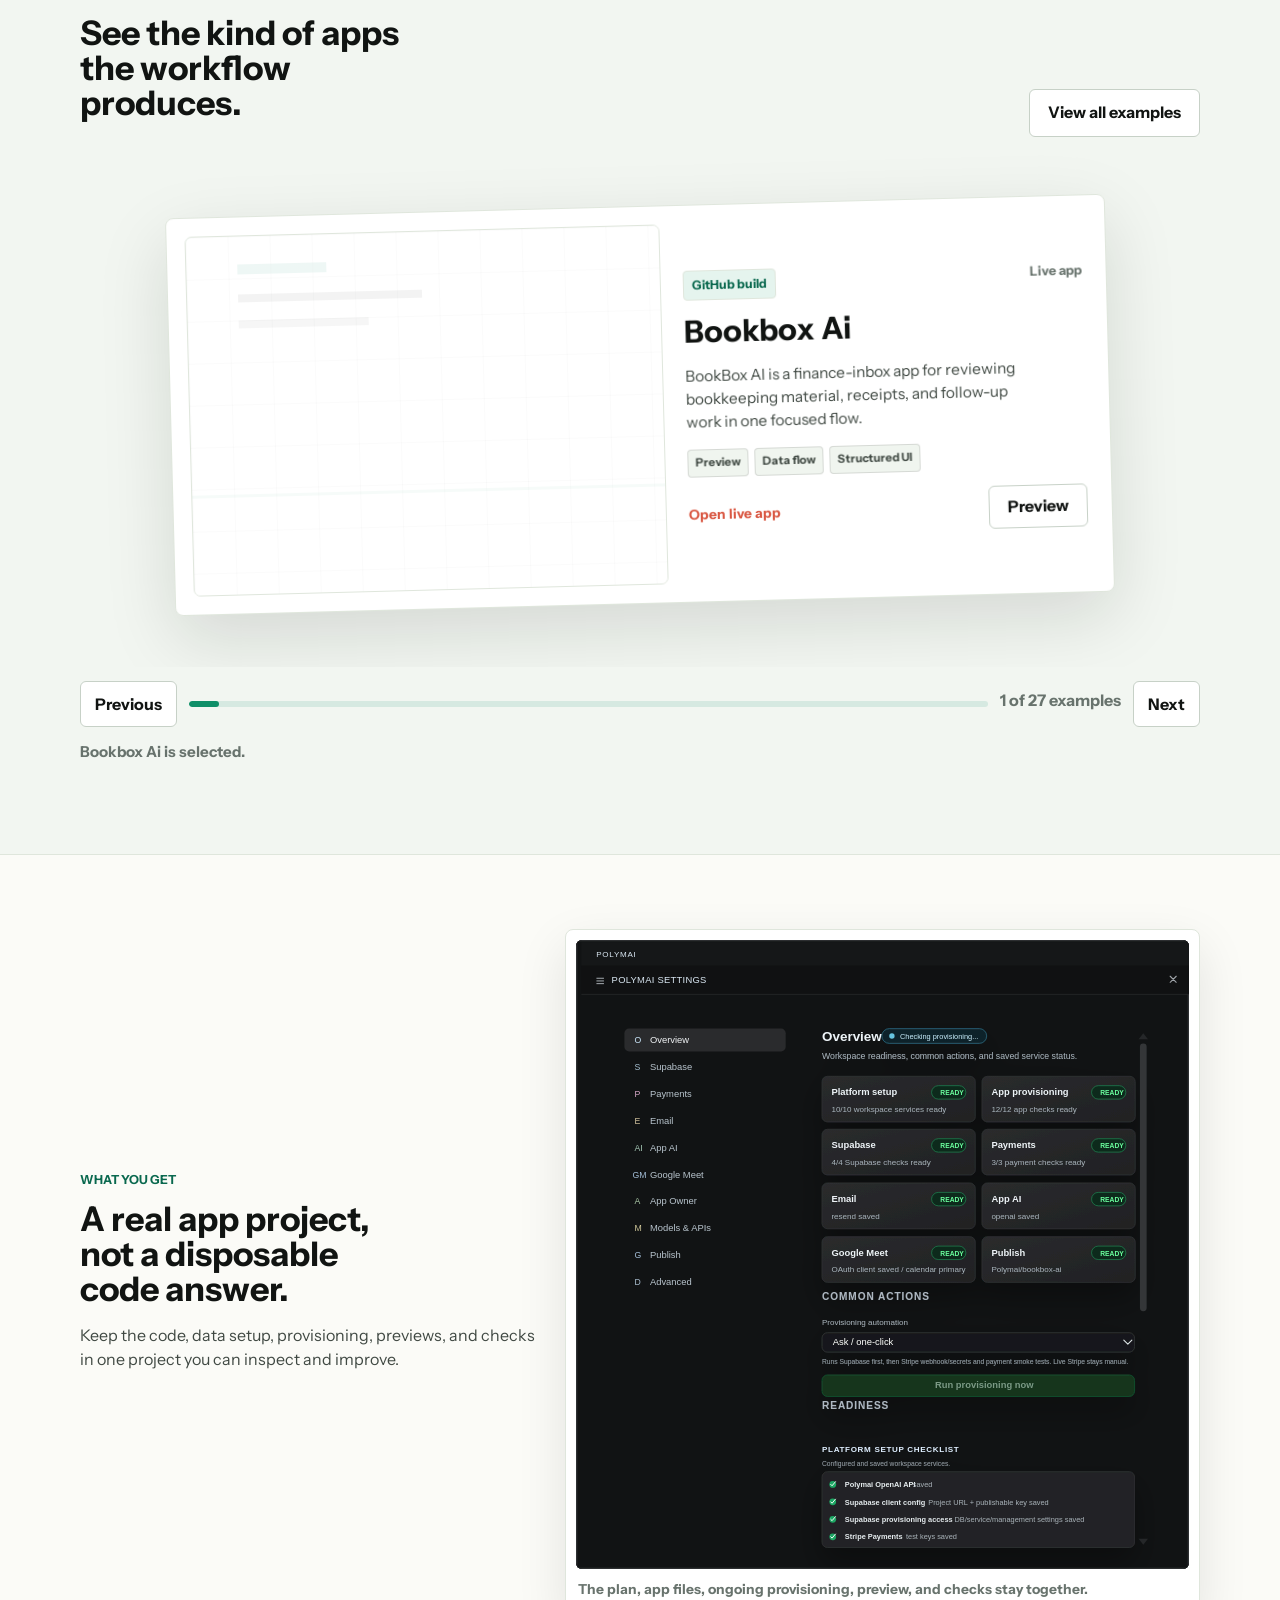
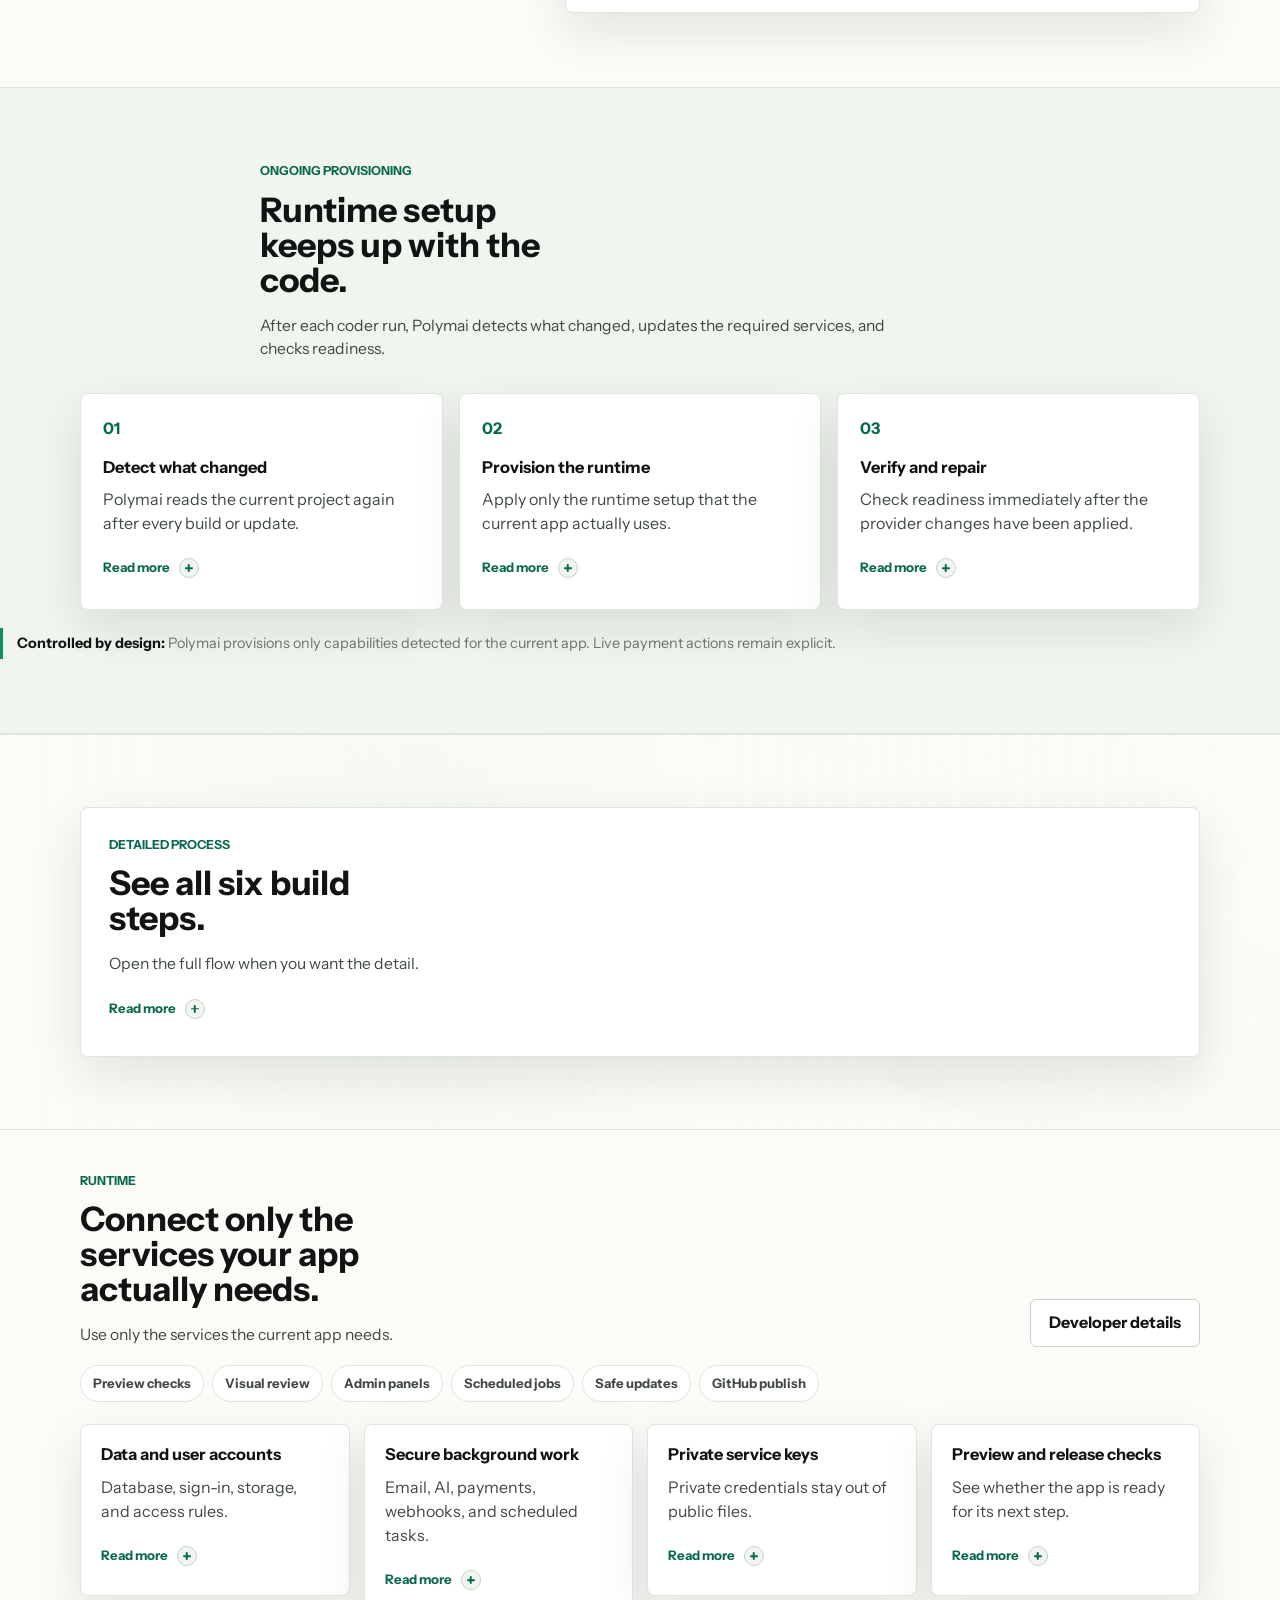
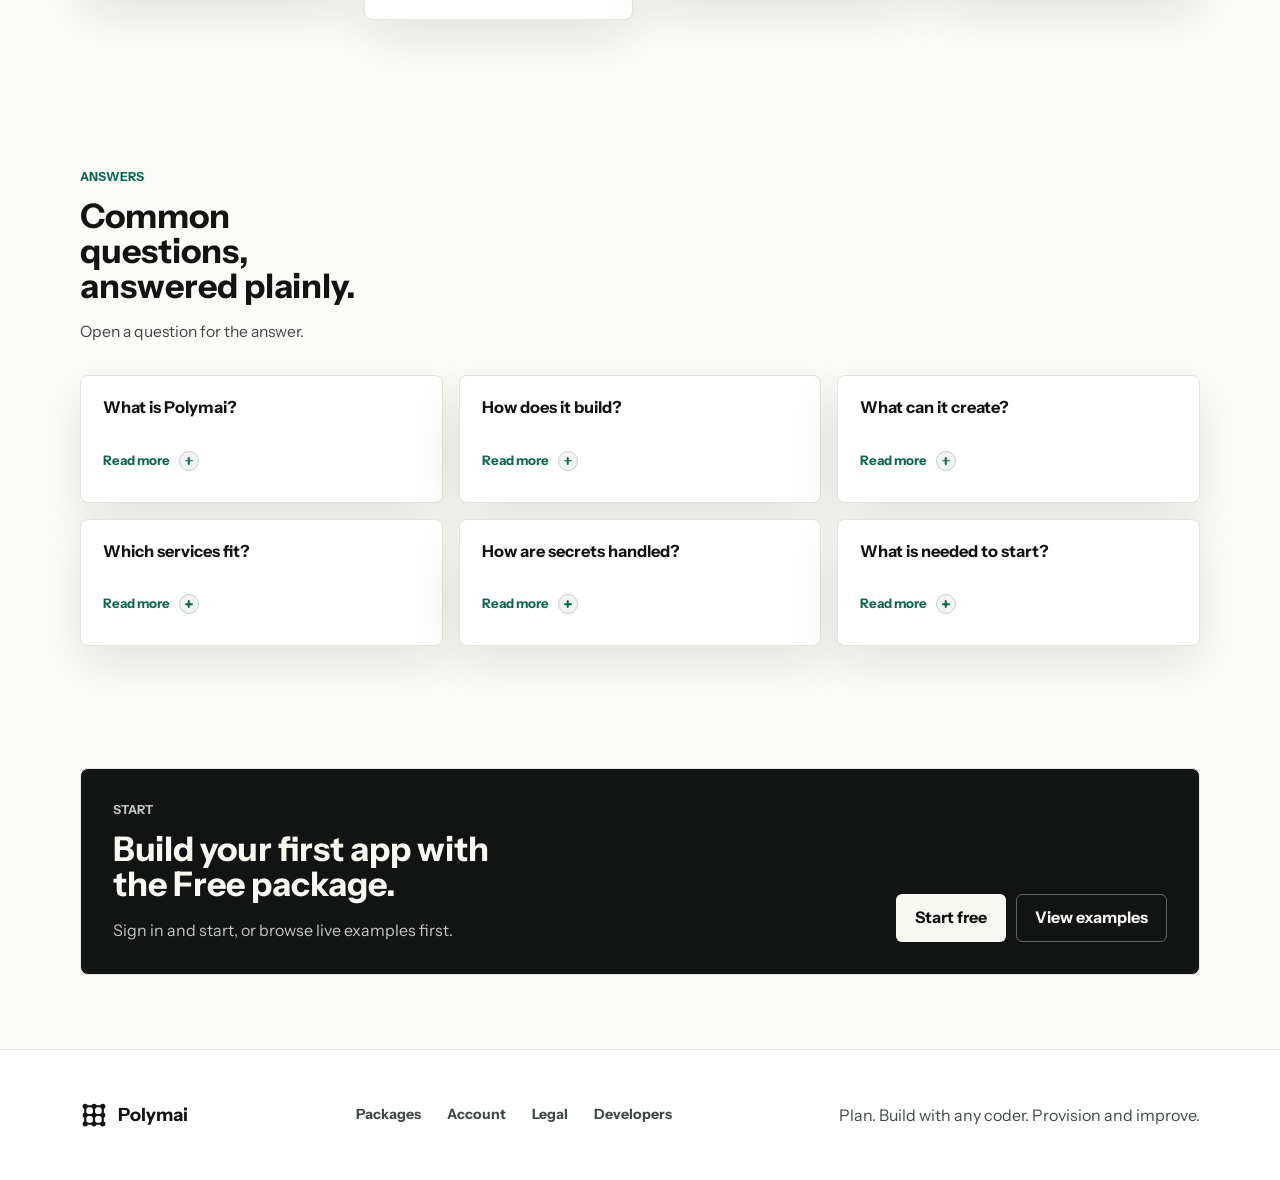
==== commit ca3c3d56: "Polymai publish (2026-07-17 08:39:06)" ====
--- a/index.html
+++ b/index.html
@@ -86,11 +86,11 @@
             "applicationCategory": "DeveloperApplication",
             "operatingSystem": "VS Code workspace",
             "url": "https://polymai.com/",
-            "description": "Polymai is an app-building workflow in VS Code that turns a plain-language brief into a scoped plan, coordinates an AI coding tool, and keeps the app, preview, checks, and future changes connected.",
+            "description": "Polymai is an app-building workflow in VS Code that turns a plain-language brief into a scoped plan, coordinates a coding agent, and reconnects every build to ongoing provisioning, preview, checks, and future changes.",
             "featureList": [
               "AI-assisted app planning",
               "Structured Tinyfiles app output",
-              "Supabase schema and Edge Function planning",
+              "Ongoing service provisioning after builds and updates",
               "Preview and visual checks",
               "Scoped iteration handoff",
               "Secret-safe provider boundaries"
@@ -124,7 +124,7 @@
                 "name": "How does Polymai build apps?",
                 "acceptedAnswer": {
                   "@type": "Answer",
-                  "text": "You run Polymai first to turn the brief into a scoped project and portable task files. Then you run the coding agent you prefer—Codex, Claude Code, or another compatible coder. When the coding work is done, Polymai helps preview, check, and continue the same project."
+                  "text": "You run Polymai first to turn the brief into a scoped project and portable task files. Then you run the coding agent you prefer—Codex, Claude Code, or another compatible coder. When the coding work is done, Polymai detects runtime changes, guides provisioning, verifies readiness, and keeps the same project ready for the next update."
                 }
               },
               {
@@ -137,10 +137,10 @@
               },
               {
                 "@type": "Question",
-                "name": "Which services can Polymai plan around?",
+                "name": "Which services can Polymai provision?",
                 "acceptedAnswer": {
                   "@type": "Answer",
-                  "text": "Polymai can plan apps with sign-in, saved data, file uploads, payments, email, AI features, scheduled tasks, webhooks, and publishing."
+                  "text": "Polymai can plan and provision detected Supabase, Edge Function, Stripe, secret, and GitHub setup for apps with sign-in, saved data, file uploads, payments, email, AI features, scheduled tasks, webhooks, and publishing. Provisioning is one-click by default, can run automatically in test mode, and keeps live payment changes explicit."
                 }
               },
               {
@@ -249,7 +249,7 @@
           <p class="hero-badge"><span aria-hidden="true"></span>App building, under control</p>
           <h1>Turn your app idea into working software.</h1>
           <p class="hero-kicker">One clear path from brief to a checked, maintainable app.</p>
-          <p class="hero-lede">Run Polymai first to shape the plan and prepare the project. Then run the coder you prefer—Codex, Claude Code, or another compatible coding agent—against the same task files. Polymai is coder-agnostic.</p>
+          <p class="hero-lede">Plan with Polymai. Build with Codex, Claude Code, or another compatible coder. Return to provision, verify, and improve.</p>
           <ul class="hero-path" aria-label="Three steps from idea to app">
             <li><span aria-hidden="true">1</span><strong>Describe the outcome</strong></li>
             <li><span aria-hidden="true">2</span><strong>Review the build plan</strong></li>
@@ -271,21 +271,48 @@
           <h2>You bring the idea. Polymai keeps the build on track.</h2>
           <p>You do not need to begin with a technical specification. The process stays visible from the first brief to every later change.</p>
         </div>
-        <div class="value-grid workflow-grid">
-          <article class="value-card" data-reveal>
+        <div class="value-grid workflow-grid info-card-grid" data-info-card-group>
+          <article class="value-card info-card" data-info-card data-reveal>
             <span class="value-index">01</span>
             <h3>Describe the outcome</h3>
-            <p>Explain who the app is for, what people should be able to do, and what a successful result looks like.</p>
-          </article>
-          <article class="value-card" data-reveal>
+            <p class="info-card-summary">Start with who the app is for, what people should do, and what success looks like.</p>
+            <div class="info-card-details" id="workflow-detail-describe" aria-hidden="true">
+              <div>
+                <p>Polymai turns that outcome into a stable brief covering the workflow, users, data, services, and constraints before any coding starts.</p>
+              </div>
+            </div>
+            <button class="info-card-toggle" type="button" aria-expanded="false" aria-controls="workflow-detail-describe">
+              <span data-info-card-label>Read more</span>
+              <span class="info-card-toggle-icon" aria-hidden="true"></span>
+            </button>
+          </article>
+          <article class="value-card info-card" data-info-card data-reveal>
             <span class="value-index">02</span>
             <h3>Review the plan</h3>
-            <p>Polymai turns the brief into a clear scope for pages, data, services, files, and checks before the build starts.</p>
-          </article>
-          <article class="value-card" data-reveal>
+            <p class="info-card-summary">See the pages, data, services, files, and checks before the build begins.</p>
+            <div class="info-card-details" id="workflow-detail-review" aria-hidden="true">
+              <div>
+                <p>The reviewed plan becomes the shared contract for Polymai and your coder, keeping the implementation focused and later changes easier to understand.</p>
+              </div>
+            </div>
+            <button class="info-card-toggle" type="button" aria-expanded="false" aria-controls="workflow-detail-review">
+              <span data-info-card-label>Read more</span>
+              <span class="info-card-toggle-icon" aria-hidden="true"></span>
+            </button>
+          </article>
+          <article class="value-card info-card" data-info-card data-reveal>
             <span class="value-index">03</span>
             <h3>Run your coder</h3>
-            <p>After Polymai prepares the task, run Codex, Claude Code, or another compatible coding agent. Then return to Polymai to preview, verify, and continue the same project.</p>
+            <p class="info-card-summary">Run Codex, Claude Code, or another compatible coding agent against the prepared task.</p>
+            <div class="info-card-details" id="workflow-detail-build" aria-hidden="true">
+              <div>
+                <p>When the implementation is ready, return to Polymai to preview it, provision detected runtime changes, verify readiness, and prepare the next update.</p>
+              </div>
+            </div>
+            <button class="info-card-toggle" type="button" aria-expanded="false" aria-controls="workflow-detail-build">
+              <span data-info-card-label>Read more</span>
+              <span class="info-card-toggle-icon" aria-hidden="true"></span>
+            </button>
           </article>
         </div>
       </section>
@@ -315,30 +342,89 @@
         <div class="showcase-copy" data-reveal>
           <p class="eyebrow">What you get</p>
           <h2>A real app project, not a disposable code answer.</h2>
-          <p>The result is a structured set of files for the interface, behavior, data, and service setup. Open it in VS Code, run it in the browser, publish it, and keep improving the same project.</p>
+          <p>Keep the code, data setup, provisioning, previews, and checks in one project you can inspect and improve.</p>
         </div>
         <figure class="showcase-frame" data-reveal>
           <img src="assets/polymai-interface.svg" alt="Polymai settings menu showing app services and launch actions.">
-          <figcaption>The plan, app files, service setup, preview, and checks stay together.</figcaption>
+          <figcaption>The plan, app files, ongoing provisioning, preview, and checks stay together.</figcaption>
         </figure>
       </section>
 
-      <section class="section method-section" id="method">
+      <section class="section provisioning-section" id="provisioning">
         <div class="section-heading" data-reveal>
-          <p class="eyebrow">Detailed process</p>
-          <h2>Six visible steps from the first brief to the next update.</h2>
-          <p>Describe, scope, build, preview, check, and iterate. Every step leaves something concrete that you or a developer can inspect.</p>
-        </div>
-        <div class="build-flow-component" id="buildFlowComponent" aria-label="Interactive Polymai build flow" data-reveal>
-          <div class="build-flow-canvas" data-flow-canvas>
-            <svg class="build-flow-svg" data-flow-svg viewBox="0 0 900 760" role="img" aria-labelledby="buildFlowTitle buildFlowDesc" focusable="false">
-              <title id="buildFlowTitle">Polymai build flow</title>
-              <desc id="buildFlowDesc">A six-step circular process showing how a user request becomes developer-readable app artifacts.</desc>
-            </svg>
-            <div class="build-flow-center" data-flow-center aria-live="polite"></div>
-            <div class="build-flow-hotspots" data-flow-hotspots role="list" aria-label="Build flow steps"></div>
-          </div>
-        </div>
+          <p class="eyebrow">Ongoing provisioning</p>
+          <h2>Runtime setup keeps up with the code.</h2>
+          <p>After each coder run, Polymai detects what changed, updates the required services, and checks readiness.</p>
+        </div>
+        <div class="value-grid provisioning-grid info-card-grid" data-info-card-group>
+          <article class="value-card info-card" data-info-card data-reveal>
+            <span class="value-index">01</span>
+            <h3>Detect what changed</h3>
+            <p class="info-card-summary">Polymai reads the current project again after every build or update.</p>
+            <div class="info-card-details" id="provisioning-detail-detect" aria-hidden="true">
+              <div>
+                <p>It scans schema, policies, storage, Edge Functions, secrets, payment setup, and publishing artifacts instead of relying on an old checklist.</p>
+              </div>
+            </div>
+            <button class="info-card-toggle" type="button" aria-expanded="false" aria-controls="provisioning-detail-detect">
+              <span data-info-card-label>Read more</span>
+              <span class="info-card-toggle-icon" aria-hidden="true"></span>
+            </button>
+          </article>
+          <article class="value-card info-card" data-info-card data-reveal>
+            <span class="value-index">02</span>
+            <h3>Provision the runtime</h3>
+            <p class="info-card-summary">Apply only the runtime setup that the current app actually uses.</p>
+            <div class="info-card-details" id="provisioning-detail-apply" aria-hidden="true">
+              <div>
+                <p>One controlled flow can update the detected services. Provisioning is one-click by default and can run automatically in test mode.</p>
+              </div>
+            </div>
+            <button class="info-card-toggle" type="button" aria-expanded="false" aria-controls="provisioning-detail-apply">
+              <span data-info-card-label>Read more</span>
+              <span class="info-card-toggle-icon" aria-hidden="true"></span>
+            </button>
+          </article>
+          <article class="value-card info-card" data-info-card data-reveal>
+            <span class="value-index">03</span>
+            <h3>Verify and repair</h3>
+            <p class="info-card-summary">Check readiness immediately after the provider changes have been applied.</p>
+            <div class="info-card-details" id="provisioning-detail-verify" aria-hidden="true">
+              <div>
+                <p>Missing setup stays visible. If code needs repair, Polymai prepares a focused task for your chosen coder, then checks the next result.</p>
+              </div>
+            </div>
+            <button class="info-card-toggle" type="button" aria-expanded="false" aria-controls="provisioning-detail-verify">
+              <span data-info-card-label>Read more</span>
+              <span class="info-card-toggle-icon" aria-hidden="true"></span>
+            </button>
+          </article>
+        </div>
+        <p class="provisioning-note" data-reveal><strong>Controlled by design:</strong> Polymai provisions only capabilities detected for the current app. Live payment actions remain explicit.</p>
+      </section>
+
+      <section class="section method-section method-disclosure-section" id="method">
+        <article class="method-disclosure-card info-card" data-info-card data-reveal>
+          <div class="section-heading">
+            <p class="eyebrow">Detailed process</p>
+            <h2>See all six build steps.</h2>
+            <p class="info-card-summary">Open the full flow when you want the detail.</p>
+          </div>
+          <div class="info-card-details" aria-hidden="true">
+            <div>
+              <div class="build-flow-component" id="buildFlowComponent" aria-label="Interactive Polymai build flow">
+                <div class="build-flow-canvas" data-flow-canvas>
+                  <svg class="build-flow-svg" data-flow-svg viewBox="0 0 900 760" role="img" aria-labelledby="buildFlowTitle buildFlowDesc" focusable="false">
+                    <title id="buildFlowTitle">Polymai build flow</title>
+                    <desc id="buildFlowDesc">A six-step circular process showing how a user request becomes developer-readable app artifacts.</desc>
+                  </svg>
+                  <div class="build-flow-center" data-flow-center aria-live="polite"></div>
+                  <div class="build-flow-hotspots" data-flow-hotspots role="list" aria-label="Build flow steps"></div>
+                </div>
+              </div>
+            </div>
+          </div>
+        </article>
       </section>
 
       <section class="section runtime-section" id="integrations">
@@ -346,7 +432,7 @@
           <div>
             <p class="eyebrow">Runtime</p>
             <h2>Connect only the services your app actually needs.</h2>
-            <p>Polymai plans the data, accounts, payments, email, AI, and publishing setup as part of the same project.</p>
+            <p>Use only the services the current app needs.</p>
           </div>
           <a class="button button-secondary" href="developers.html">Developer details</a>
         </div>
@@ -358,22 +444,42 @@
           <li>Safe updates</li>
           <li>GitHub publish</li>
         </ul>
-        <div class="runtime-grid">
-          <article class="runtime-card" data-reveal>
+        <div class="runtime-grid info-card-grid" data-info-card-group>
+          <article class="runtime-card info-card" data-info-card data-reveal>
             <h3>Data and user accounts</h3>
-            <p>Plan the database, sign-in, file storage, and access rules when the app needs saved or private information.</p>
-          </article>
-          <article class="runtime-card" data-reveal>
+            <p class="info-card-summary">Database, sign-in, storage, and access rules.</p>
+            <div class="info-card-details" aria-hidden="true">
+              <div>
+                <p>Polymai keeps these pieces aligned when the app saves information or needs private user access.</p>
+              </div>
+            </div>
+          </article>
+          <article class="runtime-card info-card" data-info-card data-reveal>
             <h3>Secure background work</h3>
-            <p>Keep email, AI requests, payments, webhooks, and scheduled tasks away from public browser code.</p>
-          </article>
-          <article class="runtime-card" data-reveal>
+            <p class="info-card-summary">Email, AI, payments, webhooks, and scheduled tasks.</p>
+            <div class="info-card-details" aria-hidden="true">
+              <div>
+                <p>Sensitive work stays behind server-side functions instead of running in public browser code.</p>
+              </div>
+            </div>
+          </article>
+          <article class="runtime-card info-card" data-info-card data-reveal>
             <h3>Private service keys</h3>
-            <p>Public app files receive only safe settings. Private provider keys and credentials stay on the server.</p>
-          </article>
-          <article class="runtime-card" data-reveal>
+            <p class="info-card-summary">Private credentials stay out of public files.</p>
+            <div class="info-card-details" aria-hidden="true">
+              <div>
+                <p>The browser receives only safe settings; private provider keys remain in server or provider environments.</p>
+              </div>
+            </div>
+          </article>
+          <article class="runtime-card info-card" data-info-card data-reveal>
             <h3>Preview and release checks</h3>
-            <p>Browser previews, screenshots, smoke checks, and setup checks show whether the app is ready for its next step.</p>
+            <p class="info-card-summary">See whether the app is ready for its next step.</p>
+            <div class="info-card-details" aria-hidden="true">
+              <div>
+                <p>Provisioning status, browser previews, screenshots, and smoke checks expose missing or broken setup.</p>
+              </div>
+            </div>
           </article>
         </div>
       </section>
@@ -382,32 +488,56 @@
         <div class="section-heading" data-reveal>
           <p class="eyebrow">Answers</p>
           <h2>Common questions, answered plainly.</h2>
-          <p>The short version of what Polymai does, what it creates, and what you need to begin.</p>
-        </div>
-        <div class="value-grid">
-          <article class="value-card" data-reveal>
+          <p>Open a question for the answer.</p>
+        </div>
+        <div class="value-grid info-card-grid" data-info-card-group>
+          <article class="value-card info-card" data-info-card data-reveal>
             <h3>What is Polymai?</h3>
-            <p>Polymai is an app-building workflow in VS Code. It turns a plain-language idea into a clear plan and keeps the build easy to preview, review, and improve.</p>
-          </article>
-          <article class="value-card" data-reveal>
+            <div class="info-card-details" aria-hidden="true">
+              <div>
+                <p>A VS Code control layer that turns an idea into a plan and keeps the build, service setup, preview, checks, and later changes connected.</p>
+              </div>
+            </div>
+          </article>
+          <article class="value-card info-card" data-info-card data-reveal>
             <h3>How does it build?</h3>
-            <p>You describe the outcome and Polymai prepares the project. You then run Codex, Claude Code, or another compatible coding agent before returning to Polymai for previews, checks, and later changes.</p>
-          </article>
-          <article class="value-card" data-reveal>
+            <div class="info-card-details" aria-hidden="true">
+              <div>
+                <p>Polymai prepares the task. Your chosen coder implements it. Polymai then provisions and verifies the result.</p>
+              </div>
+            </div>
+          </article>
+          <article class="value-card info-card" data-info-card data-reveal>
             <h3>What can it create?</h3>
-            <p>Polymai is suited for SaaS tools, customer portals, dashboards, internal workflows, admin panels, data-backed apps, and service-connected prototypes.</p>
-          </article>
-          <article class="value-card" data-reveal>
+            <div class="info-card-details" aria-hidden="true">
+              <div>
+                <p>SaaS products, portals, dashboards, admin panels, internal tools, and service-connected prototypes.</p>
+              </div>
+            </div>
+          </article>
+          <article class="value-card info-card" data-info-card data-reveal>
             <h3>Which services fit?</h3>
-            <p>It can plan apps with sign-in, saved data, file uploads, payments, email, AI features, scheduled tasks, webhooks, and publishing.</p>
-          </article>
-          <article class="value-card" data-reveal>
+            <div class="info-card-details" aria-hidden="true">
+              <div>
+                <p>Polymai can prepare sign-in, data, uploads, payments, email, AI, jobs, webhooks, and publishing.</p>
+              </div>
+            </div>
+          </article>
+          <article class="value-card info-card" data-info-card data-reveal>
             <h3>How are secrets handled?</h3>
-            <p>Private service keys stay out of public app files, while sensitive work runs behind server-side or provider-owned boundaries.</p>
-          </article>
-          <article class="value-card" data-reveal>
+            <div class="info-card-details" aria-hidden="true">
+              <div>
+                <p>Private keys stay outside browser code. Sensitive work runs behind server-side or provider-owned boundaries.</p>
+              </div>
+            </div>
+          </article>
+          <article class="value-card info-card" data-info-card data-reveal>
             <h3>What is needed to start?</h3>
-            <p>Bring VS Code, an app idea, and your chosen coding agent. Polymai prepares portable task files first; you then run Codex, Claude Code, or another compatible coder.</p>
+            <div class="info-card-details" aria-hidden="true">
+              <div>
+                <p>VS Code, an idea, and Codex, Claude Code, or another compatible coder.</p>
+              </div>
+            </div>
           </article>
         </div>
       </section>
@@ -417,7 +547,7 @@
           <div>
             <p class="eyebrow">Start</p>
             <h2>Build your first app with the Free package.</h2>
-            <p>Sign in to use the self-service workflow, or browse live examples first. No request form or sales conversation is required.</p>
+            <p>Sign in and start, or browse live examples first.</p>
           </div>
           <div class="start-actions" aria-label="Get started with Polymai">
             <a class="button button-primary" href="login.html">Start free</a>
@@ -438,7 +568,7 @@
           <a href="legal.html">Legal</a>
           <a href="developers.html">Developers</a>
         </nav>
-        <p>Plan-first AI app building for software that needs to keep evolving.</p>
+        <p>Plan. Build with any coder. Provision and improve.</p>
       </div>
     </footer>
 
@@ -480,6 +610,7 @@
     <script src="js/previewModal.js"></script>
     <script src="js/gallery.js"></script>
     <script src="js/buildFlow.js"></script>
+    <script src="js/infoCards.js"></script>
     <script src="js/reveal.js"></script>
     <script src="js/main.js"></script>
   </body>
--- a/css/components.css
+++ b/css/components.css
@@ -724,6 +724,176 @@
   padding: 22px;
 }
 
+.provisioning-section {
+  width: 100%;
+  border-top: 1px solid var(--line);
+  border-bottom: 1px solid var(--line);
+  background: var(--surface-strong);
+}
+
+.provisioning-section > * {
+  width: var(--container);
+  margin-inline: auto;
+}
+
+.info-card-grid {
+  align-items: start;
+}
+
+.info-card {
+  position: relative;
+  min-height: 0;
+  overflow: hidden;
+  cursor: pointer;
+  box-shadow: var(--shadow);
+  transition: transform 180ms ease, border-color 180ms ease, box-shadow 180ms ease;
+}
+
+.info-card:hover {
+  transform: translateY(-4px);
+  border-color: var(--line-strong);
+}
+
+.info-card.is-expanded {
+  border-color: var(--accent);
+  box-shadow: 0 22px 54px rgba(17, 20, 18, 0.14);
+}
+
+:root[data-theme="dark"] .info-card.is-expanded {
+  box-shadow: 0 22px 54px rgba(0, 0, 0, 0.42);
+}
+
+.info-card .value-index {
+  margin-bottom: 18px;
+  color: var(--accent-strong);
+}
+
+.info-card h3 {
+  margin-bottom: 10px;
+}
+
+.info-card-summary {
+  margin-bottom: 0;
+  color: var(--ink-soft);
+}
+
+.service-row.info-card .info-card-details,
+.service-row.info-card .info-card-toggle,
+.data-row.info-card .info-card-details,
+.data-row.info-card .info-card-toggle {
+  grid-column: 2 / -1;
+  justify-self: start;
+}
+
+.service-row.info-card,
+.data-row.info-card {
+  box-shadow: 0 10px 28px rgba(17, 20, 18, 0.08);
+}
+
+:root[data-theme="dark"] .service-row.info-card,
+:root[data-theme="dark"] .data-row.info-card {
+  box-shadow: 0 10px 28px rgba(0, 0, 0, 0.28);
+}
+
+.info-card-details {
+  display: grid;
+  grid-template-rows: 0fr;
+  opacity: 0;
+  transition: grid-template-rows 260ms ease, opacity 180ms ease, margin-top 260ms ease;
+}
+
+.info-card-details > div {
+  min-height: 0;
+  overflow: hidden;
+}
+
+.info-card-details p {
+  margin: 0;
+  border-top: 1px solid var(--line);
+  color: var(--muted);
+  padding-top: 14px;
+}
+
+.info-card.is-expanded .info-card-details {
+  grid-template-rows: 1fr;
+  margin-top: 16px;
+  opacity: 1;
+}
+
+.info-card-toggle {
+  display: inline-flex;
+  align-items: center;
+  gap: 9px;
+  min-height: 38px;
+  margin-top: 14px;
+  border: 0;
+  background: transparent;
+  color: var(--accent-strong);
+  padding: 4px 0;
+  font-size: 0.82rem;
+  font-weight: 800;
+}
+
+.info-card-toggle-icon {
+  position: relative;
+  width: 20px;
+  height: 20px;
+  flex: 0 0 20px;
+  border: 1px solid var(--line-strong);
+  border-radius: 50%;
+  background: var(--surface-strong);
+  transition: transform 220ms ease, background 180ms ease, border-color 180ms ease;
+}
+
+.info-card-toggle-icon::before,
+.info-card-toggle-icon::after {
+  content: "";
+  position: absolute;
+  top: 50%;
+  left: 50%;
+  width: 8px;
+  height: 1.5px;
+  border-radius: 99px;
+  background: currentColor;
+  transform: translate(-50%, -50%);
+}
+
+.info-card-toggle-icon::after {
+  transform: translate(-50%, -50%) rotate(90deg);
+}
+
+.info-card.is-expanded .info-card-toggle-icon {
+  border-color: var(--accent);
+  background: var(--accent-soft);
+  transform: rotate(45deg);
+}
+
+@media (prefers-reduced-motion: reduce) {
+  .info-card,
+  .info-card-details,
+  .info-card-toggle-icon {
+    transition: none;
+  }
+
+  .info-card:hover {
+    transform: none;
+  }
+}
+
+.provisioning-note {
+  max-width: 880px;
+  margin: 18px 0 0;
+  border-left: 3px solid var(--accent);
+  color: var(--muted);
+  padding: 4px 0 4px 14px;
+  font-size: 0.9rem;
+  line-height: 1.55;
+}
+
+.provisioning-note strong {
+  color: var(--ink);
+}
+
 .problem-section .value-card p {
   margin-bottom: 0;
 }
@@ -755,48 +925,6 @@
 
 .workflow-section .section-heading h2 {
   max-width: 19ch;
-}
-
-.workflow-grid .value-card {
-  position: relative;
-  min-height: 224px;
-  overflow: hidden;
-  border-top: 3px solid var(--accent);
-}
-
-.workflow-grid .value-card::after {
-  content: "";
-  position: absolute;
-  right: -34px;
-  bottom: -42px;
-  width: 116px;
-  height: 116px;
-  border-radius: 50%;
-  background: var(--accent-soft);
-  opacity: 0.62;
-  pointer-events: none;
-}
-
-.workflow-grid .value-card:nth-child(2) {
-  border-top-color: #5c8fc2;
-}
-
-.workflow-grid .value-card:nth-child(2)::after {
-  background: #e7f0f8;
-}
-
-.workflow-grid .value-card:nth-child(3) {
-  border-top-color: #b37a45;
-}
-
-.workflow-grid .value-card:nth-child(3)::after {
-  background: #f6ede3;
-}
-
-:root[data-theme="dark"] .workflow-grid .value-card:nth-child(2)::after,
-:root[data-theme="dark"] .workflow-grid .value-card:nth-child(3)::after,
-:root[data-theme="crazy"] .workflow-grid .value-card::after {
-  background: var(--surface-strong);
 }
 
 .gallery-section {
@@ -1282,6 +1410,38 @@
   order: 2;
 }
 
+.method-section.method-disclosure-section {
+  display: block;
+  padding-block: 72px;
+}
+
+.method-disclosure-card {
+  width: min(100%, 1120px);
+  margin-inline: auto;
+  border: 1px solid var(--line);
+  border-radius: var(--radius);
+  background: var(--surface);
+  padding: 28px;
+}
+
+.method-disclosure-card .section-heading {
+  max-width: 760px;
+}
+
+.method-disclosure-card .info-card-details p {
+  border-top: 0;
+  padding-top: 0;
+}
+
+.method-disclosure-card .build-flow-component {
+  margin-top: 22px;
+}
+
+.method-disclosure-card .build-flow-canvas {
+  width: min(100%, 900px);
+  margin-inline: auto;
+}
+
 .build-flow-component {
   position: relative;
   order: 1;
@@ -1773,18 +1933,10 @@
 
 .developer-role-card {
   position: relative;
-  min-height: 240px;
+  min-height: 0;
   padding: 24px;
   overflow: hidden;
-  border-top: 3px solid var(--accent);
-}
-
-.developer-role-card:nth-child(2) {
-  border-top-color: #5c8fc2;
-}
-
-.developer-role-card:nth-child(3) {
-  border-top-color: #b37a45;
+  border-top: 1px solid var(--line);
 }
 
 .developer-role-card > span {
@@ -1806,7 +1958,7 @@
   font-size: clamp(1.3rem, 2vw, 1.85rem);
 }
 
-.developer-role-card > p:last-child {
+.developer-role-card .info-card-summary {
   max-width: 36ch;
   margin-bottom: 0;
 }
@@ -1953,7 +2105,7 @@
   padding: 18px;
 }
 
-.service-row span {
+.service-row > span {
   color: var(--accent-strong);
   font-size: 0.86rem;
   font-weight: 900;
@@ -2172,8 +2324,8 @@
 }
 
 .pricing-grid-current {
-  grid-template-columns: minmax(0, 0.9fr) minmax(0, 1.1fr);
-  max-width: 900px;
+  grid-template-columns: repeat(3, minmax(0, 1fr));
+  max-width: none;
 }
 
 .ai-principles,
@@ -2196,7 +2348,7 @@
 
 .legal-doc-card span,
 .pricing-card-head span,
-.data-row span,
+.data-row > span,
 .price-factor span {
   display: inline-block;
   margin-bottom: 18px;
@@ -2918,7 +3070,7 @@
   padding: 16px;
 }
 
-.ai-setup-list span {
+.ai-setup-list article > span {
   display: inline-block;
   margin-bottom: 8px;
   color: var(--accent-strong);
--- a/css/responsive.css
+++ b/css/responsive.css
@@ -190,6 +190,14 @@
     gap: 32px;
   }
 
+  .method-section.method-disclosure-section {
+    padding-block: 60px;
+  }
+
+  .method-disclosure-card {
+    padding: 22px;
+  }
+
   .method-section .section-heading {
     order: 1;
   }
@@ -223,6 +231,13 @@
   .service-row {
     grid-template-columns: 1fr;
     gap: 6px;
+  }
+
+  .service-row.info-card .info-card-details,
+  .service-row.info-card .info-card-toggle,
+  .data-row.info-card .info-card-details,
+  .data-row.info-card .info-card-toggle {
+    grid-column: 1;
   }
 
   .developer-requirements-table-shell {
@@ -745,6 +760,10 @@
     padding: 54px 11px;
   }
 
+  .method-disclosure-card {
+    padding: 18px;
+  }
+
   .build-flow-canvas {
     min-height: auto;
     display: grid;
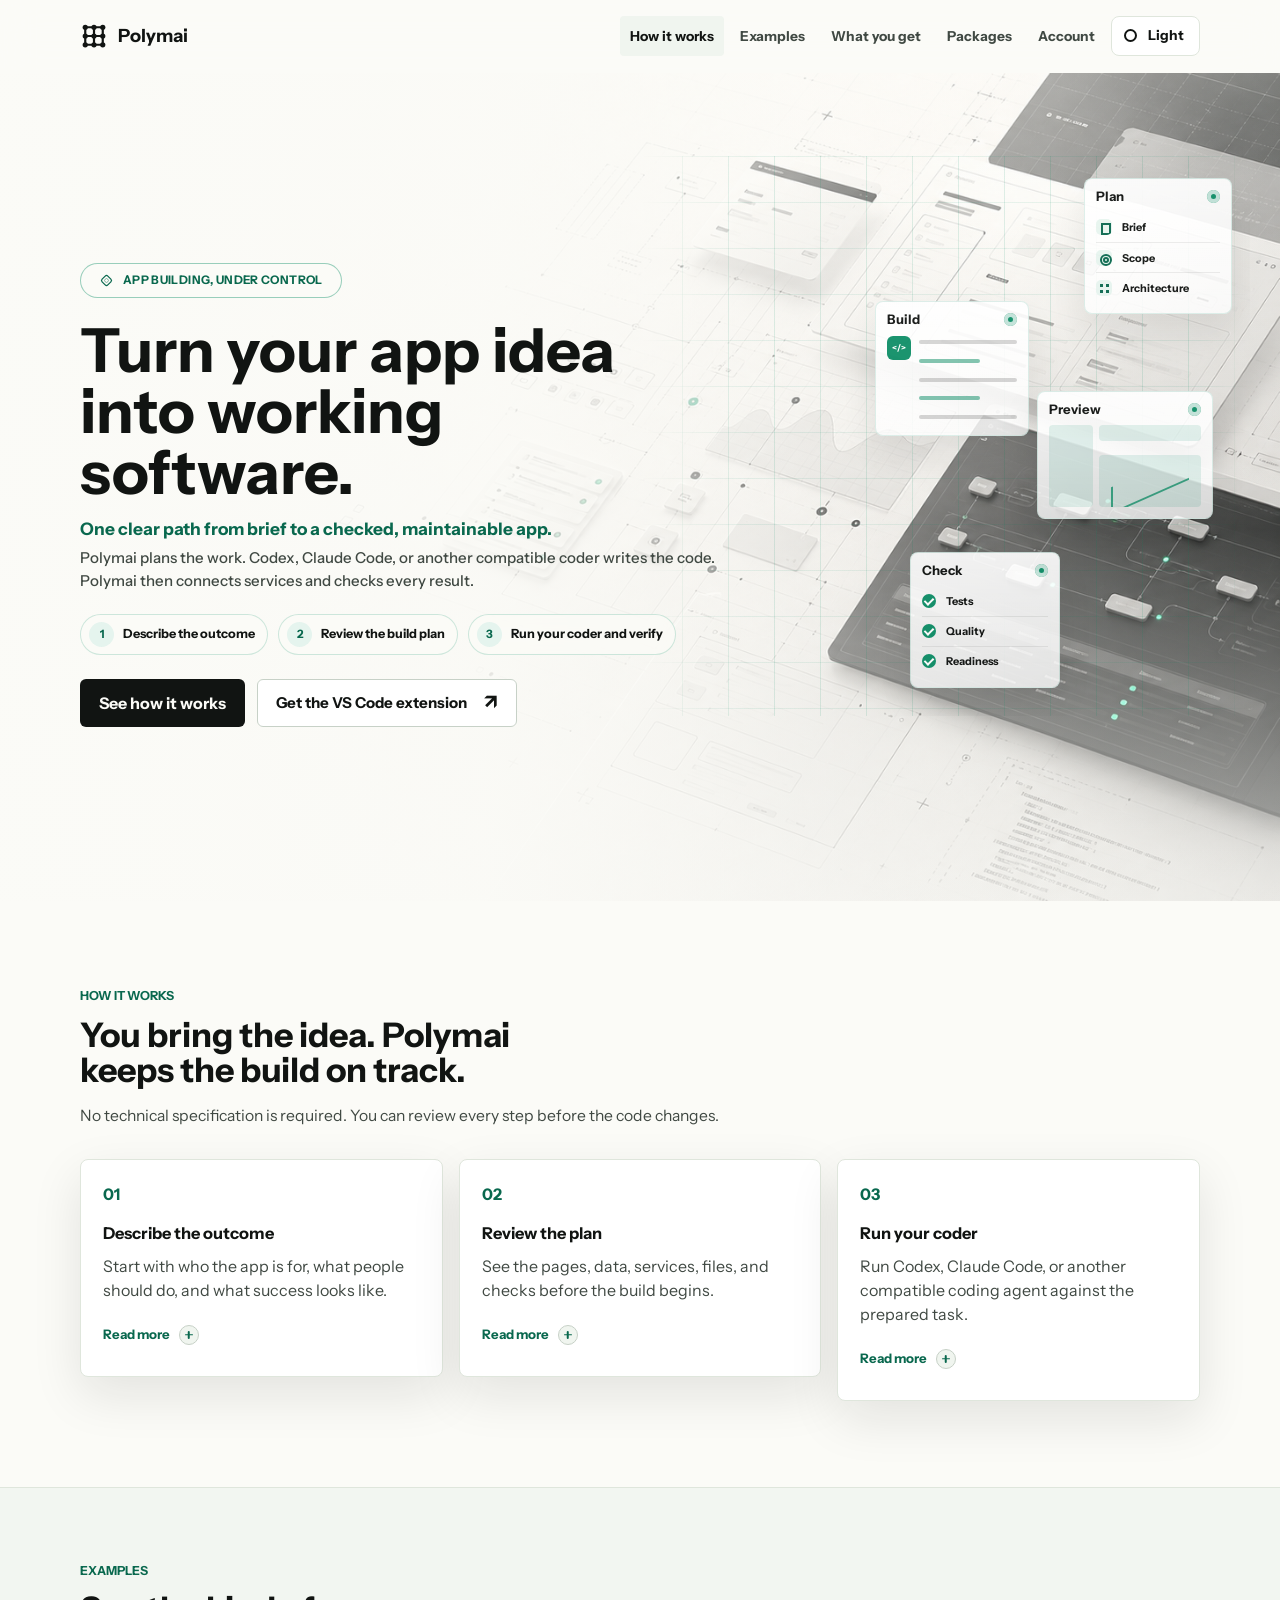
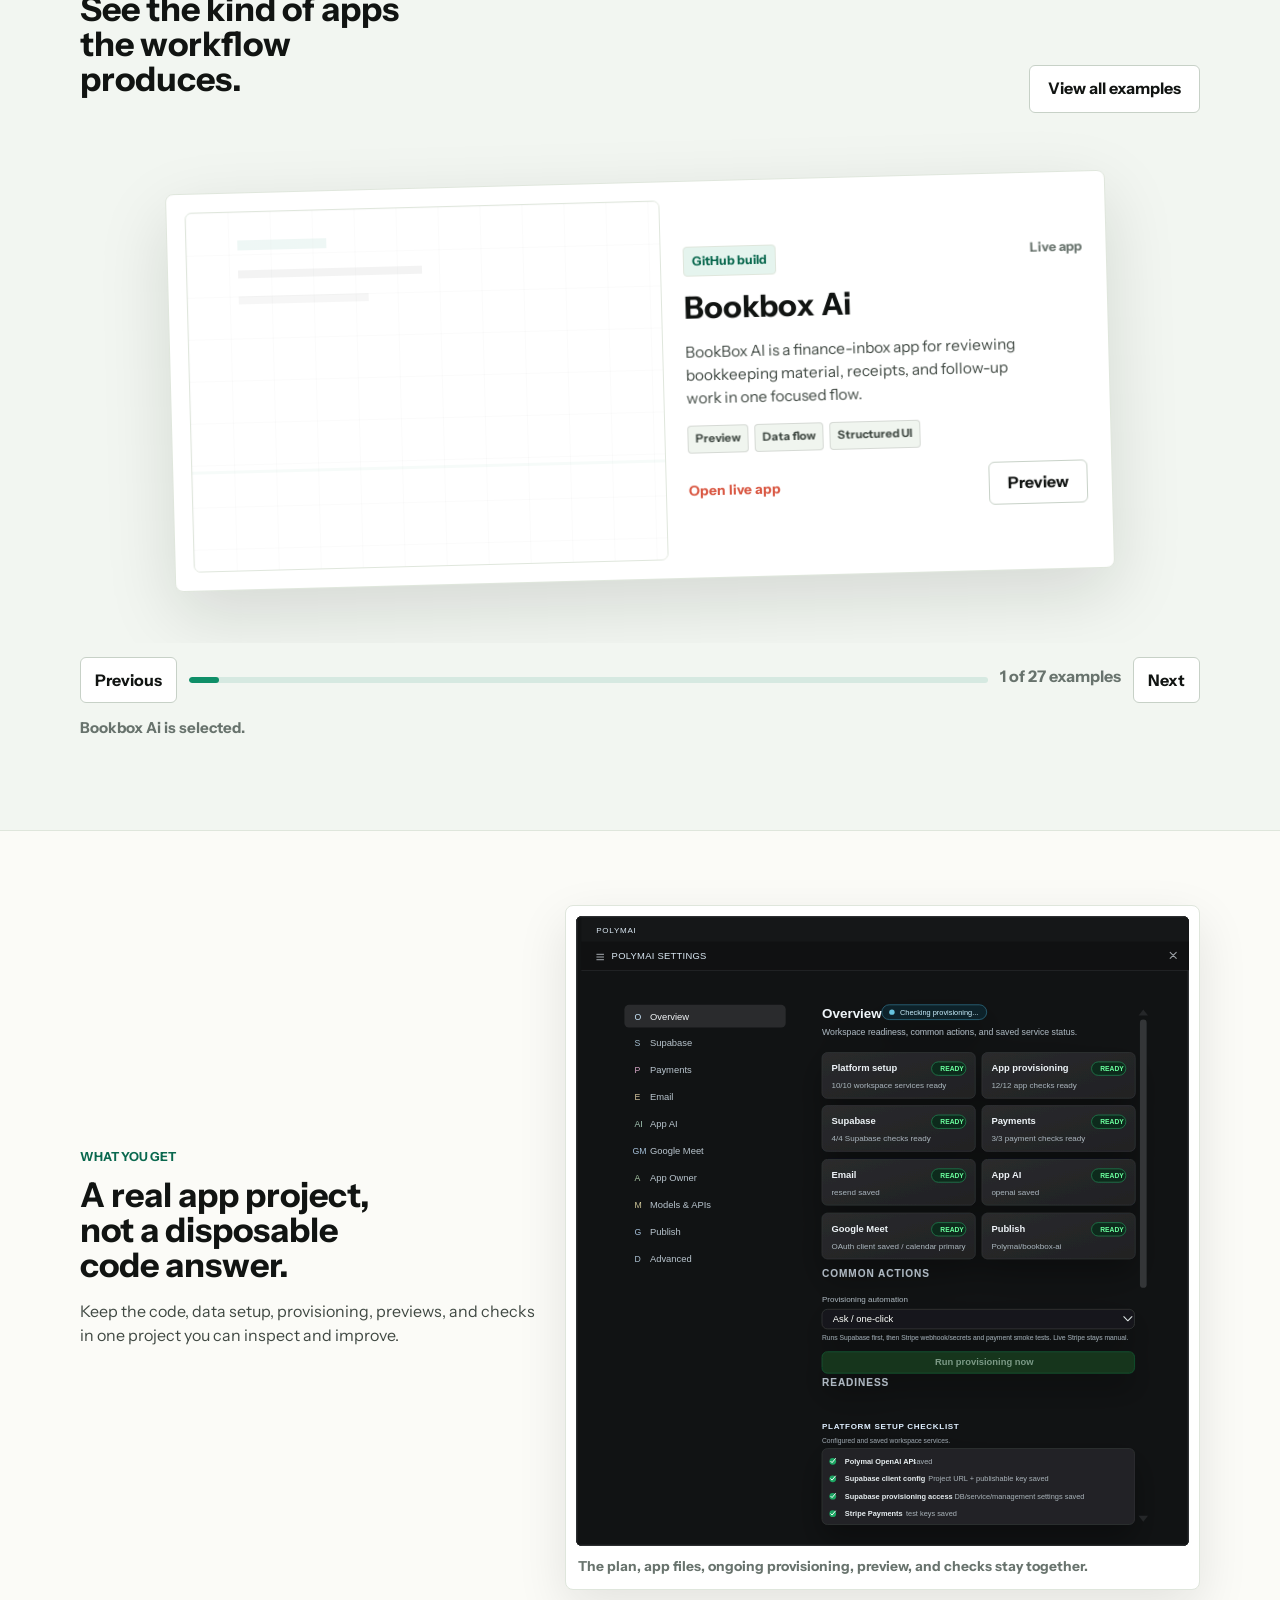
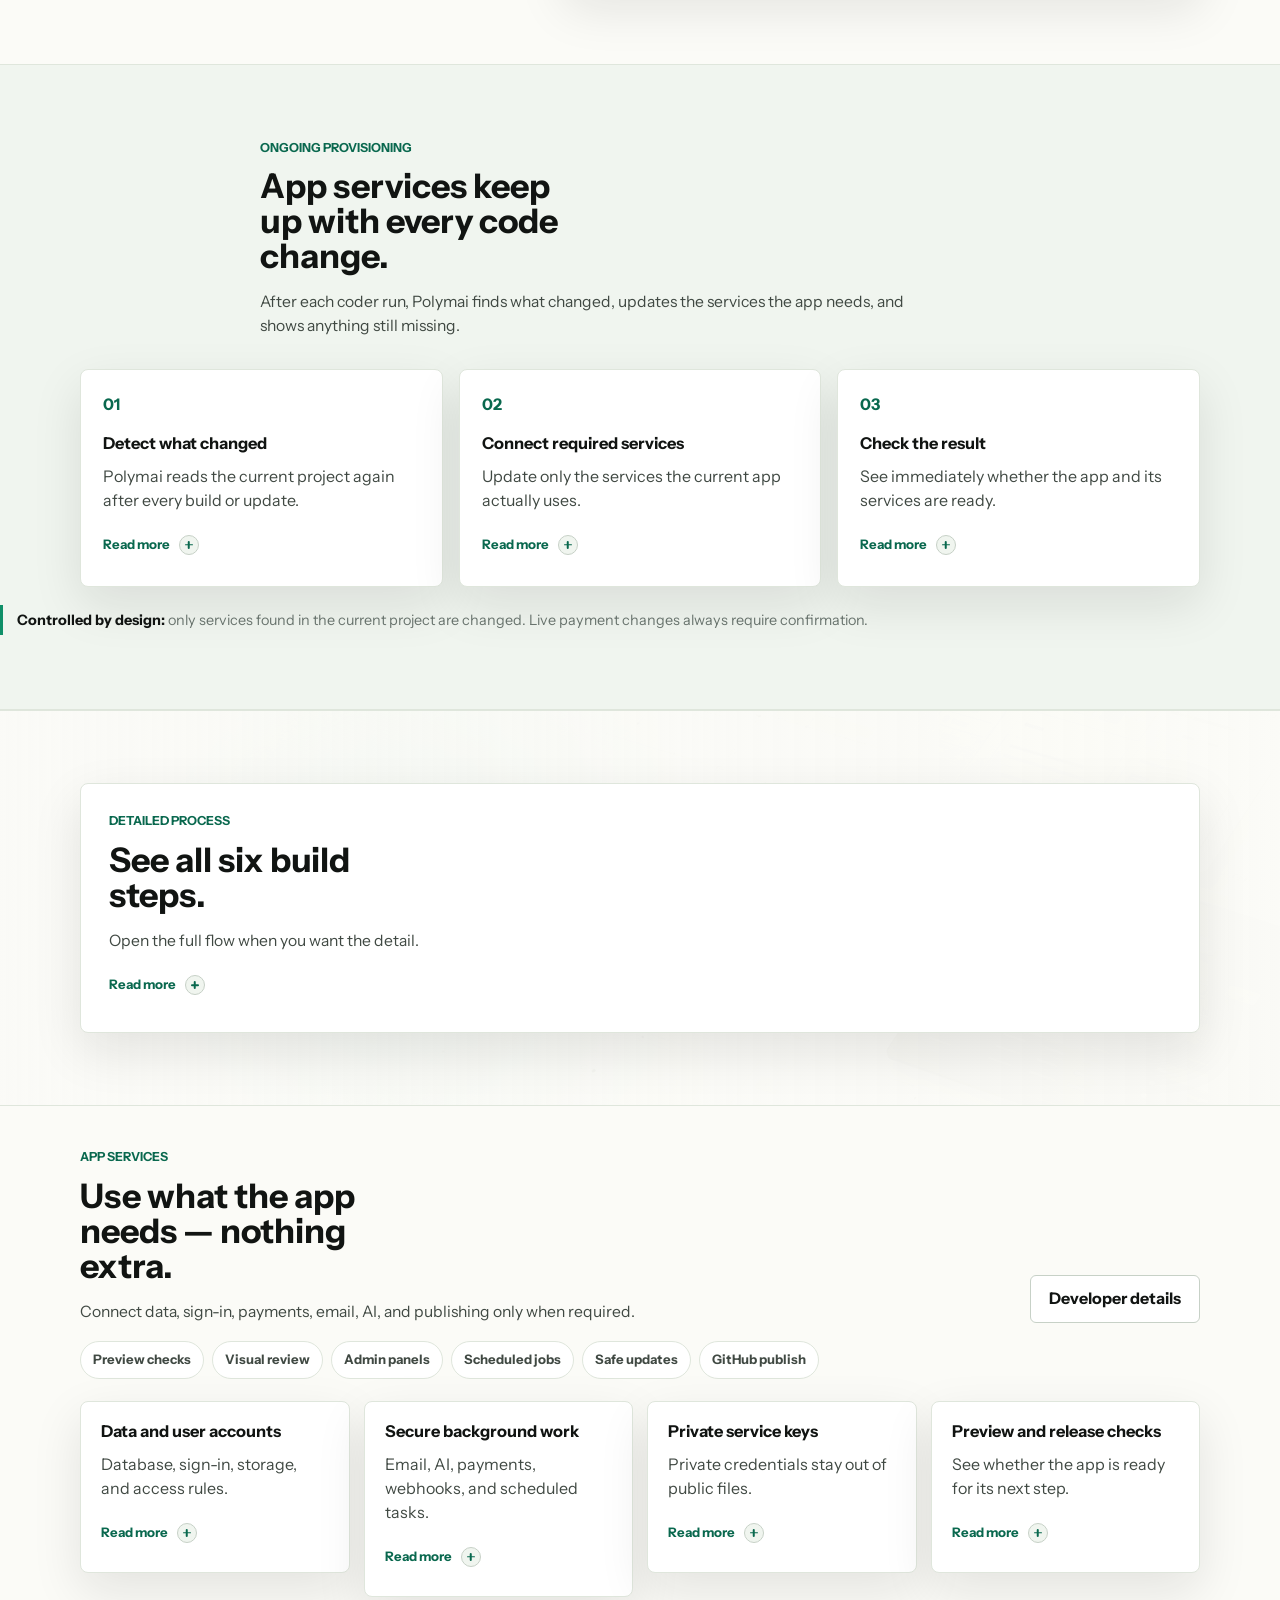
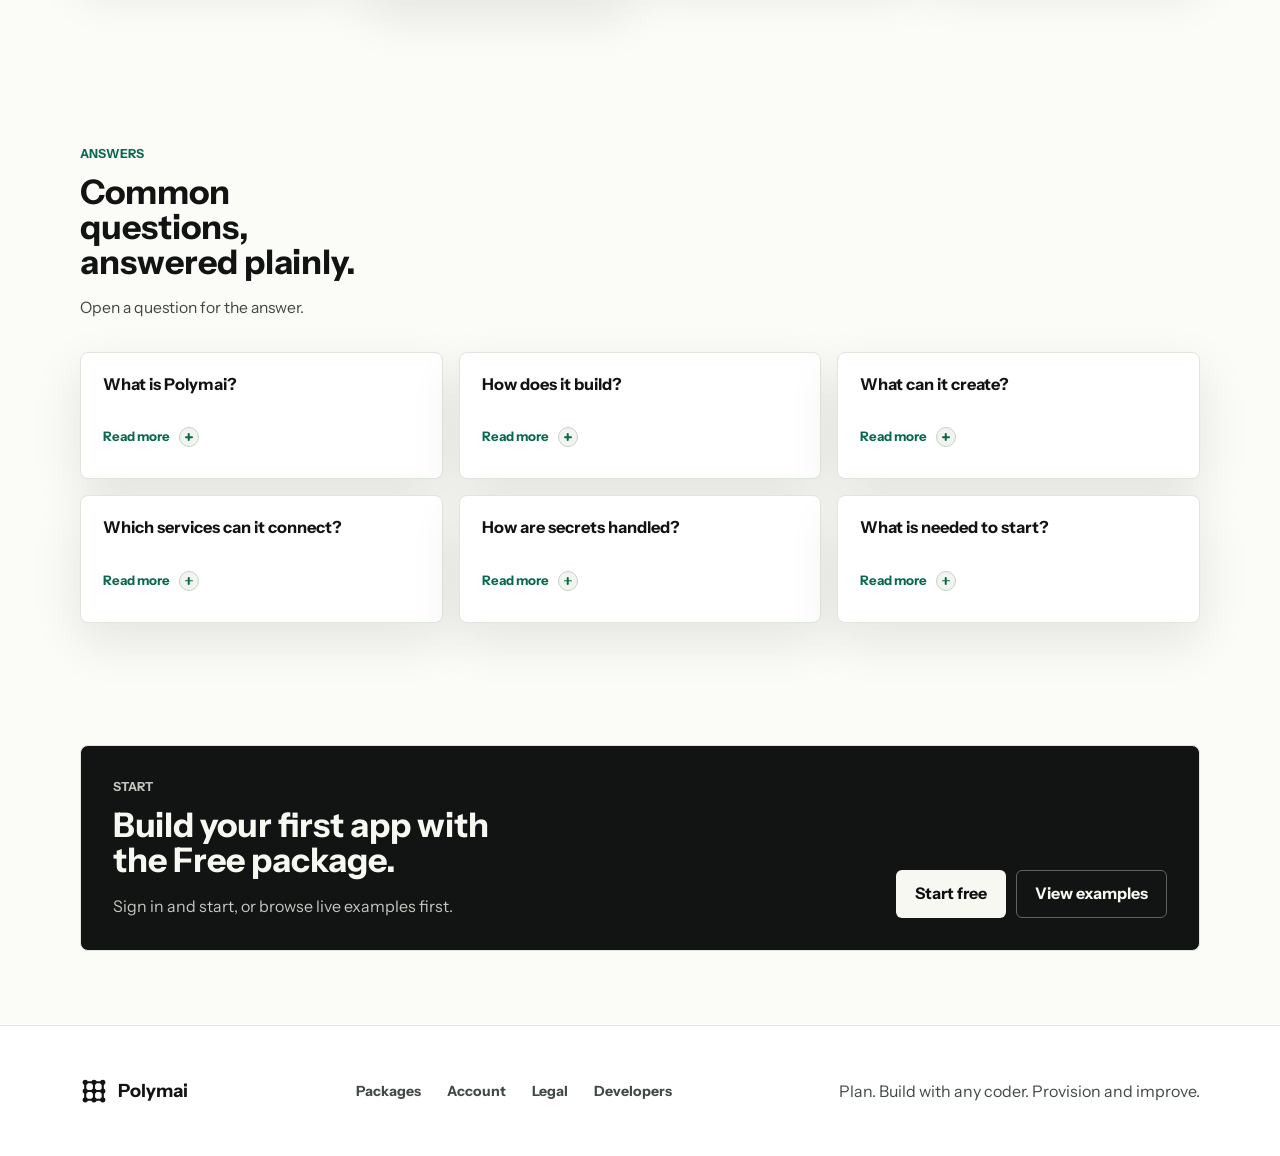
==== commit c418ca88: "Polymai publish (2026-07-17 08:59:34)" ====
--- a/index.html
+++ b/index.html
@@ -249,11 +249,11 @@
           <p class="hero-badge"><span aria-hidden="true"></span>App building, under control</p>
           <h1>Turn your app idea into working software.</h1>
           <p class="hero-kicker">One clear path from brief to a checked, maintainable app.</p>
-          <p class="hero-lede">Plan with Polymai. Build with Codex, Claude Code, or another compatible coder. Return to provision, verify, and improve.</p>
+          <p class="hero-lede">Polymai plans the work. Codex, Claude Code, or another compatible coder writes the code. Polymai then connects services and checks every result.</p>
           <ul class="hero-path" aria-label="Three steps from idea to app">
             <li><span aria-hidden="true">1</span><strong>Describe the outcome</strong></li>
             <li><span aria-hidden="true">2</span><strong>Review the build plan</strong></li>
-            <li><span aria-hidden="true">3</span><strong>Build, preview, improve</strong></li>
+            <li><span aria-hidden="true">3</span><strong>Run your coder and verify</strong></li>
           </ul>
           <div class="hero-actions" aria-label="Primary actions">
             <a class="button button-primary" href="#workflow">See how it works</a>
@@ -269,7 +269,7 @@
         <div class="section-heading" data-reveal>
           <p class="eyebrow">How it works</p>
           <h2>You bring the idea. Polymai keeps the build on track.</h2>
-          <p>You do not need to begin with a technical specification. The process stays visible from the first brief to every later change.</p>
+          <p>No technical specification is required. You can review every step before the code changes.</p>
         </div>
         <div class="value-grid workflow-grid info-card-grid" data-info-card-group>
           <article class="value-card info-card" data-info-card data-reveal>
@@ -353,8 +353,8 @@
       <section class="section provisioning-section" id="provisioning">
         <div class="section-heading" data-reveal>
           <p class="eyebrow">Ongoing provisioning</p>
-          <h2>Runtime setup keeps up with the code.</h2>
-          <p>After each coder run, Polymai detects what changed, updates the required services, and checks readiness.</p>
+          <h2>App services keep up with every code change.</h2>
+          <p>After each coder run, Polymai finds what changed, updates the services the app needs, and shows anything still missing.</p>
         </div>
         <div class="value-grid provisioning-grid info-card-grid" data-info-card-group>
           <article class="value-card info-card" data-info-card data-reveal>
@@ -373,11 +373,11 @@
           </article>
           <article class="value-card info-card" data-info-card data-reveal>
             <span class="value-index">02</span>
-            <h3>Provision the runtime</h3>
-            <p class="info-card-summary">Apply only the runtime setup that the current app actually uses.</p>
+            <h3>Connect required services</h3>
+            <p class="info-card-summary">Update only the services the current app actually uses.</p>
             <div class="info-card-details" id="provisioning-detail-apply" aria-hidden="true">
               <div>
-                <p>One controlled flow can update the detected services. Provisioning is one-click by default and can run automatically in test mode.</p>
+                <p>This is ongoing provisioning: one controlled action updates the detected services. It is one-click by default and can run automatically in test mode.</p>
               </div>
             </div>
             <button class="info-card-toggle" type="button" aria-expanded="false" aria-controls="provisioning-detail-apply">
@@ -387,11 +387,11 @@
           </article>
           <article class="value-card info-card" data-info-card data-reveal>
             <span class="value-index">03</span>
-            <h3>Verify and repair</h3>
-            <p class="info-card-summary">Check readiness immediately after the provider changes have been applied.</p>
+            <h3>Check the result</h3>
+            <p class="info-card-summary">See immediately whether the app and its services are ready.</p>
             <div class="info-card-details" id="provisioning-detail-verify" aria-hidden="true">
               <div>
-                <p>Missing setup stays visible. If code needs repair, Polymai prepares a focused task for your chosen coder, then checks the next result.</p>
+                <p>Missing setup stays visible. If the code needs repair, Polymai prepares a focused task for your chosen coder and checks the next result.</p>
               </div>
             </div>
             <button class="info-card-toggle" type="button" aria-expanded="false" aria-controls="provisioning-detail-verify">
@@ -400,7 +400,7 @@
             </button>
           </article>
         </div>
-        <p class="provisioning-note" data-reveal><strong>Controlled by design:</strong> Polymai provisions only capabilities detected for the current app. Live payment actions remain explicit.</p>
+        <p class="provisioning-note" data-reveal><strong>Controlled by design:</strong> only services found in the current project are changed. Live payment changes always require confirmation.</p>
       </section>
 
       <section class="section method-section method-disclosure-section" id="method">
@@ -430,9 +430,9 @@
       <section class="section runtime-section" id="integrations">
         <div class="section-heading section-heading-row" data-reveal>
           <div>
-            <p class="eyebrow">Runtime</p>
-            <h2>Connect only the services your app actually needs.</h2>
-            <p>Use only the services the current app needs.</p>
+            <p class="eyebrow">App services</p>
+            <h2>Use what the app needs — nothing extra.</h2>
+            <p>Connect data, sign-in, payments, email, AI, and publishing only when required.</p>
           </div>
           <a class="button button-secondary" href="developers.html">Developer details</a>
         </div>
@@ -495,7 +495,7 @@
             <h3>What is Polymai?</h3>
             <div class="info-card-details" aria-hidden="true">
               <div>
-                <p>A VS Code control layer that turns an idea into a plan and keeps the build, service setup, preview, checks, and later changes connected.</p>
+                <p>A VS Code extension that plans the build, hands the task to your chosen coder, then connects services and checks the result.</p>
               </div>
             </div>
           </article>
@@ -516,7 +516,7 @@
             </div>
           </article>
           <article class="value-card info-card" data-info-card data-reveal>
-            <h3>Which services fit?</h3>
+            <h3>Which services can it connect?</h3>
             <div class="info-card-details" aria-hidden="true">
               <div>
                 <p>Polymai can prepare sign-in, data, uploads, payments, email, AI, jobs, webhooks, and publishing.</p>
@@ -578,11 +578,11 @@
           <span aria-hidden="true">x</span>
         </button>
         <p class="eyebrow" id="modalIndustry"></p>
-        <h2 id="modalTitle">Build preview</h2>
+        <h2 id="modalTitle">App preview</h2>
         <p id="modalSummary"></p>
         <dl class="modal-facts">
           <div>
-            <dt>Focus</dt>
+            <dt>Build source</dt>
             <dd id="modalFocus"></dd>
           </div>
           <div>
@@ -595,11 +595,11 @@
           </div>
         </dl>
         <div class="preview-frame-shell" id="modalFrameShell" hidden>
-          <iframe id="modalFrame" title="Build preview" loading="lazy" referrerpolicy="no-referrer" sandbox="allow-forms allow-popups allow-popups-to-escape-sandbox allow-same-origin allow-scripts"></iframe>
+          <iframe id="modalFrame" title="App preview" loading="lazy" referrerpolicy="no-referrer" sandbox="allow-forms allow-popups allow-popups-to-escape-sandbox allow-same-origin allow-scripts"></iframe>
         </div>
         <div class="modal-actions">
           <a class="button button-primary" id="modalLeadLink" href="login.html">Start free</a>
-          <a class="button button-secondary" id="modalOpenLink" href="#" target="_blank" rel="noreferrer">Open example</a>
+          <a class="button button-secondary" id="modalOpenLink" href="#" target="_blank" rel="noreferrer">Open live app</a>
         </div>
       </section>
     </div>
--- a/css/components.css
+++ b/css/components.css
@@ -1132,6 +1132,14 @@
   margin-bottom: 16px;
 }
 
+.gallery-toolbar.is-single-field {
+  grid-template-columns: minmax(0, 720px);
+}
+
+.gallery-toolbar .field[hidden] {
+  display: none;
+}
+
 .field {
   display: grid;
   gap: 7px;
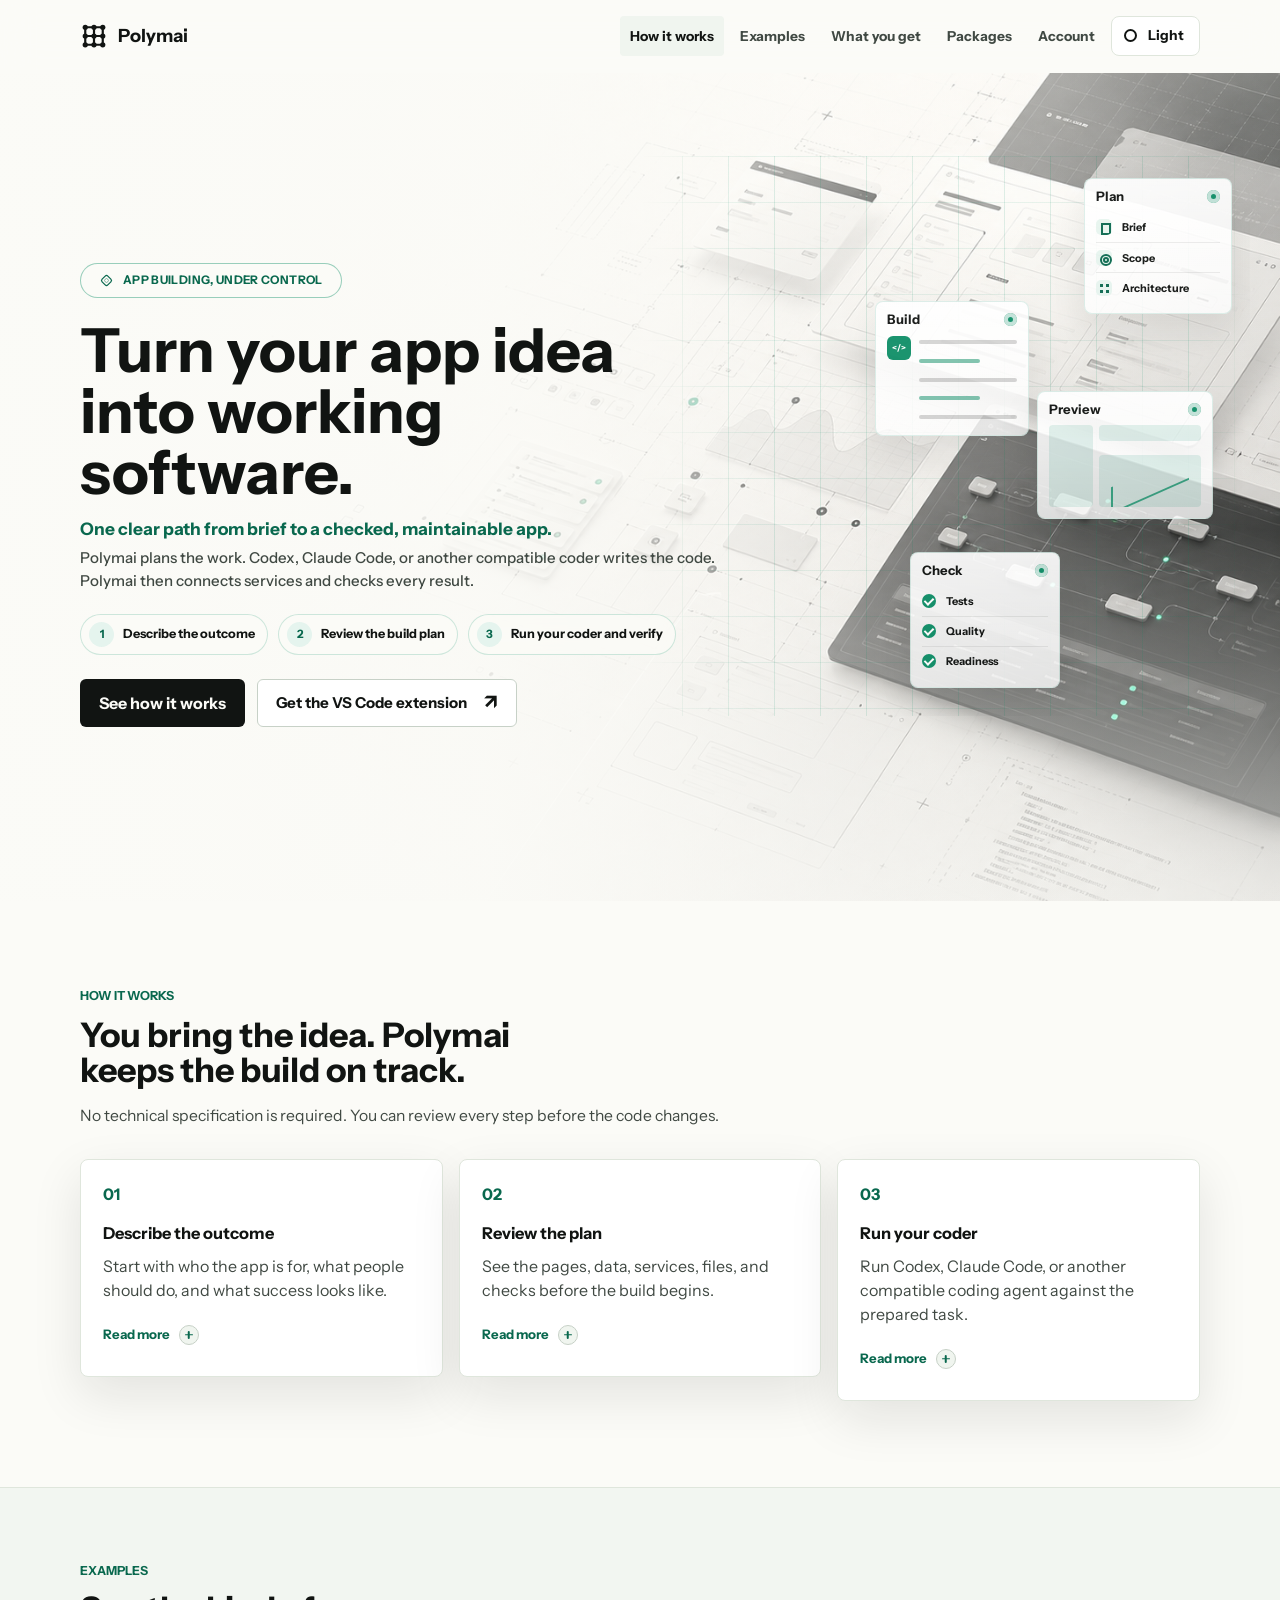
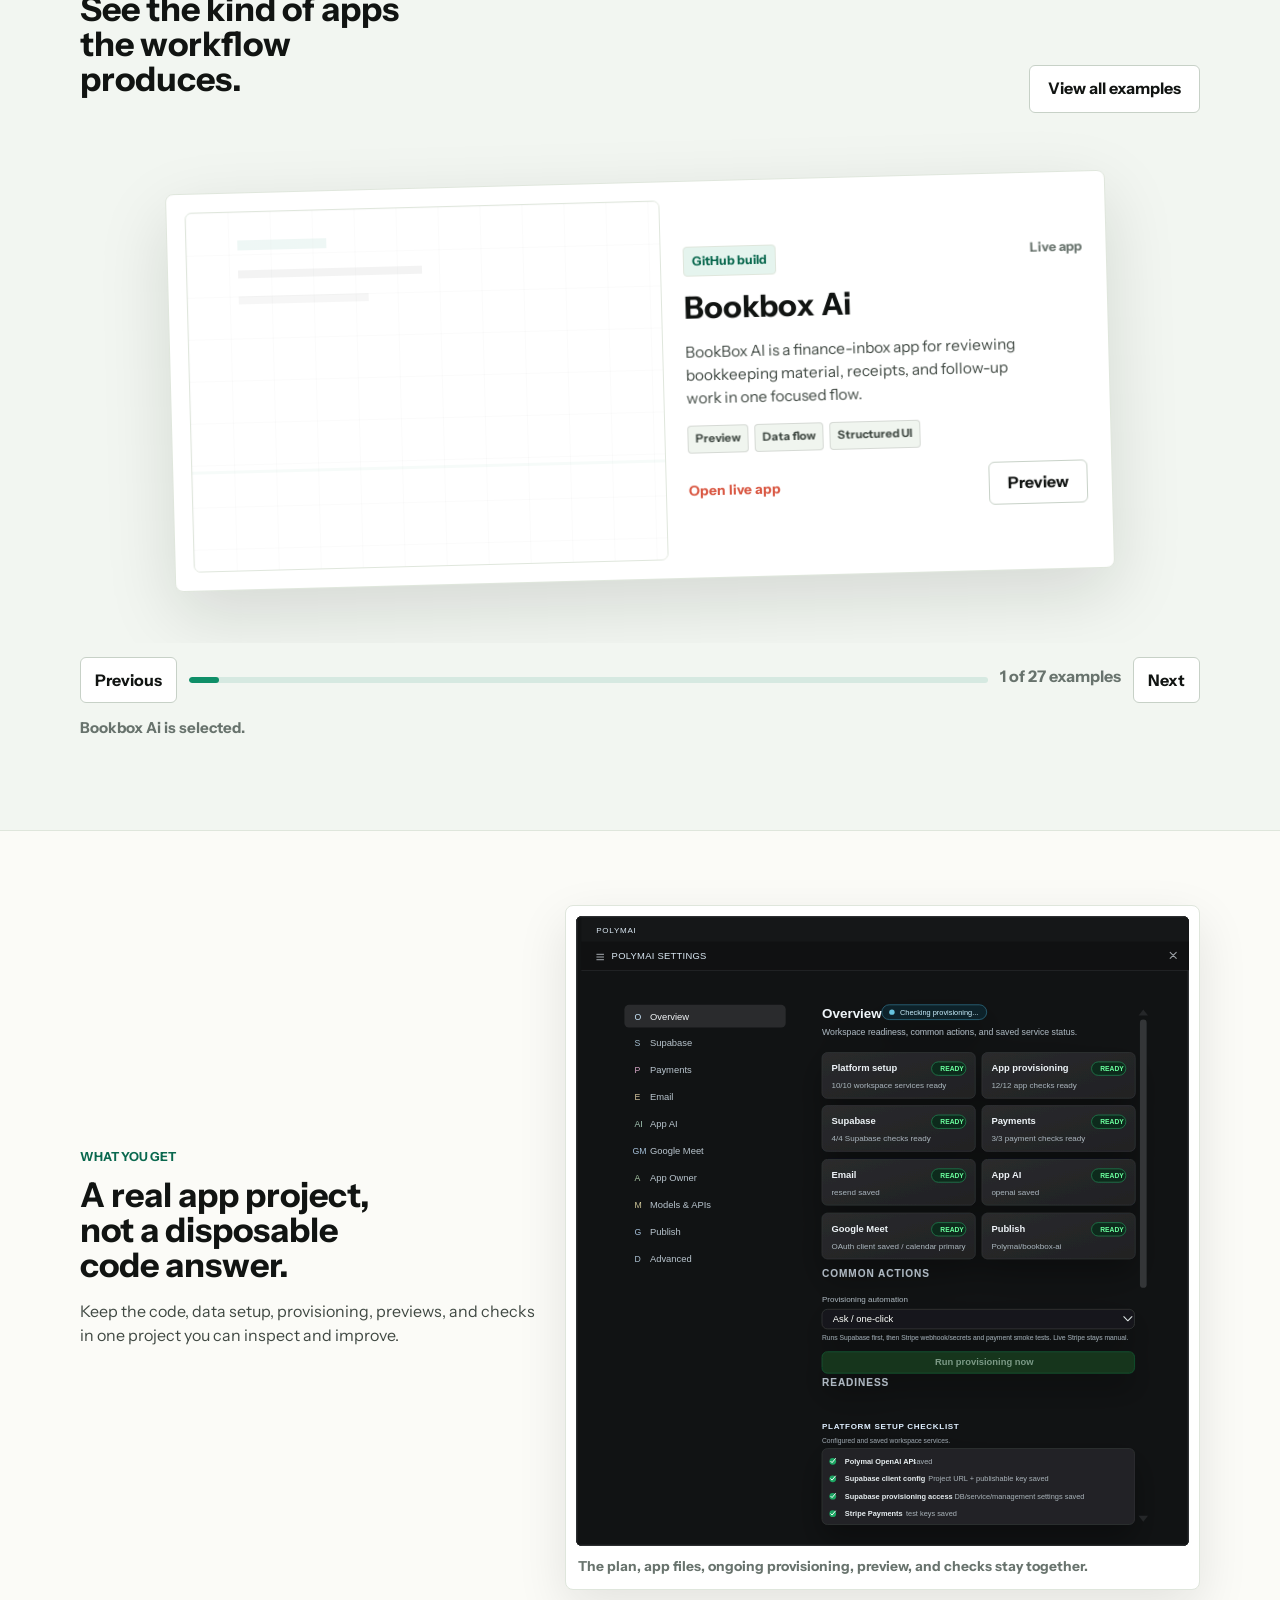
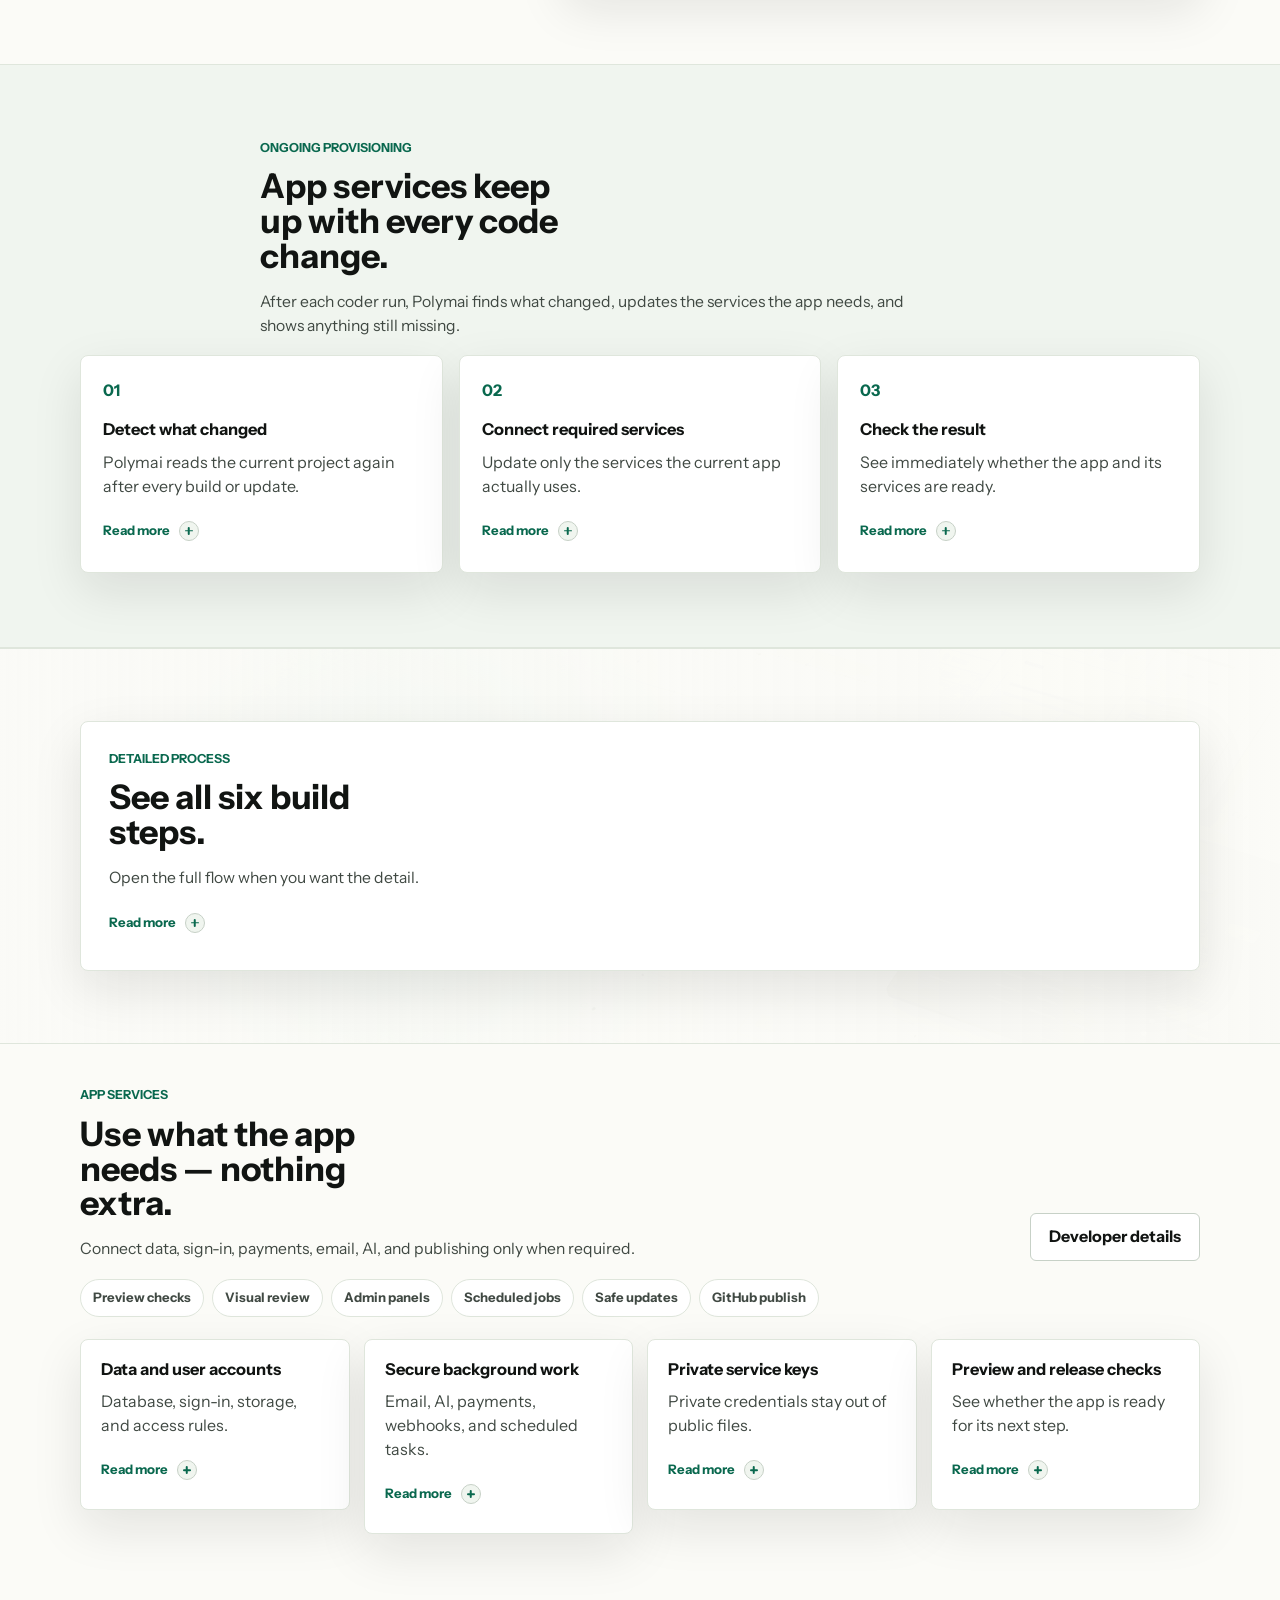
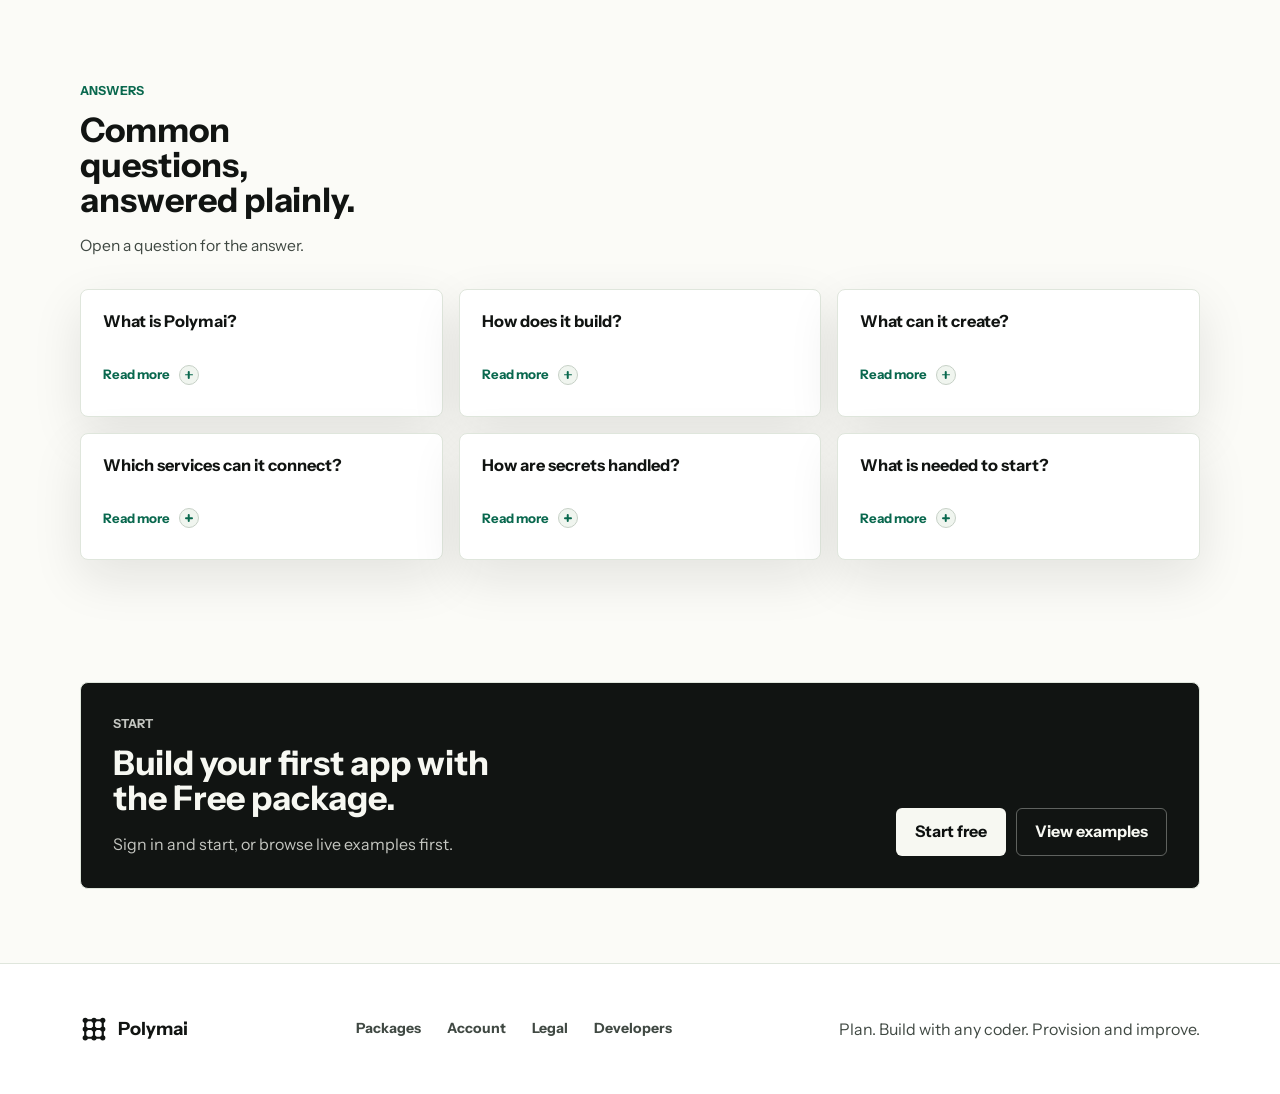
==== commit 735051d0: "Polymai publish (2026-07-17 23:47:10)" ====
--- a/index.html
+++ b/index.html
@@ -400,7 +400,6 @@
             </button>
           </article>
         </div>
-        <p class="provisioning-note" data-reveal><strong>Controlled by design:</strong> only services found in the current project are changed. Live payment changes always require confirmation.</p>
       </section>
 
       <section class="section method-section method-disclosure-section" id="method">
--- a/css/components.css
+++ b/css/components.css
@@ -736,6 +736,10 @@
   margin-inline: auto;
 }
 
+.provisioning-section .section-heading {
+  margin-bottom: 18px;
+}
+
 .info-card-grid {
   align-items: start;
 }
@@ -878,20 +882,6 @@
   .info-card:hover {
     transform: none;
   }
-}
-
-.provisioning-note {
-  max-width: 880px;
-  margin: 18px 0 0;
-  border-left: 3px solid var(--accent);
-  color: var(--muted);
-  padding: 4px 0 4px 14px;
-  font-size: 0.9rem;
-  line-height: 1.55;
-}
-
-.provisioning-note strong {
-  color: var(--ink);
 }
 
 .problem-section .value-card p {
@@ -2074,6 +2064,22 @@
 
 .developer-requirements-note {
   max-width: 900px;
+  margin: 18px 0 0;
+  color: var(--muted);
+  font-size: 0.9rem;
+  font-weight: 720;
+}
+
+.developer-credential-section {
+  border-top: 1px solid var(--line);
+}
+
+.developer-security-grid {
+  margin-top: -4px;
+}
+
+.developer-security-note {
+  max-width: 850px;
   margin: 18px 0 0;
   color: var(--muted);
   font-size: 0.9rem;
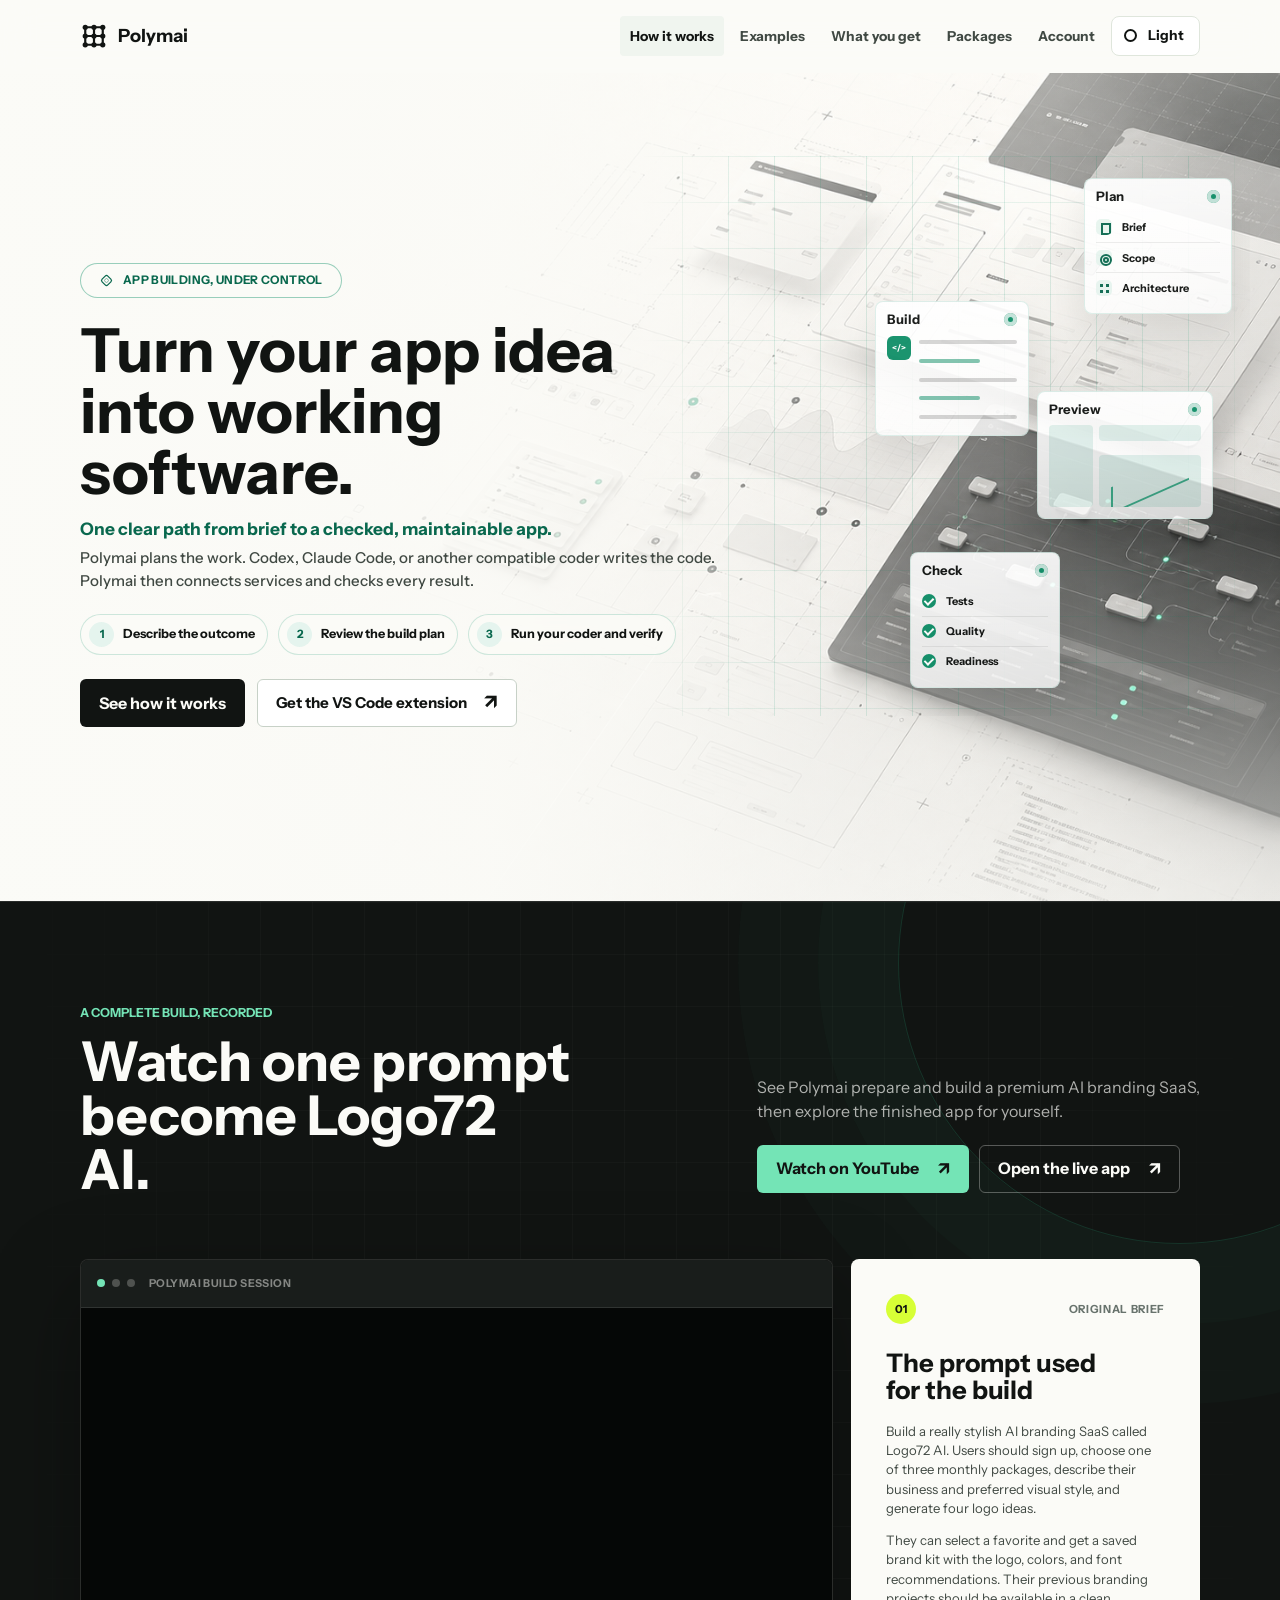
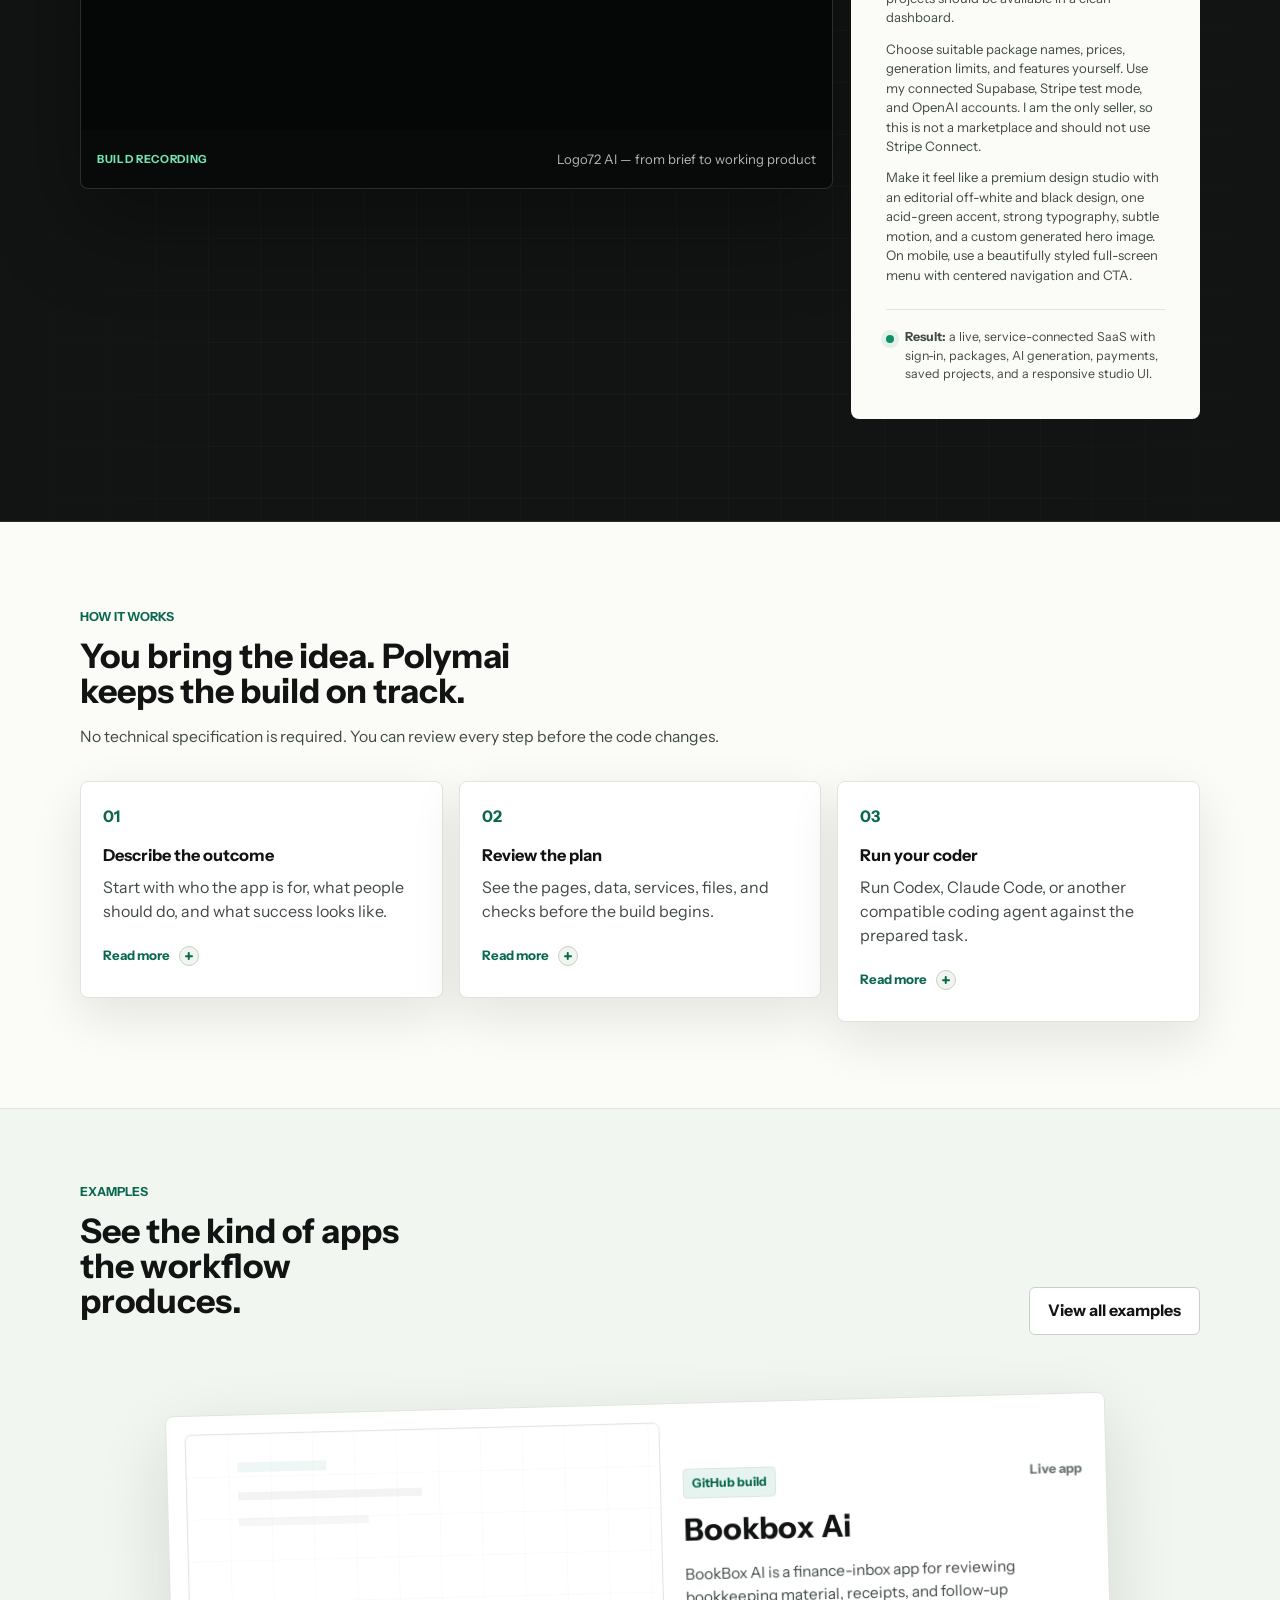
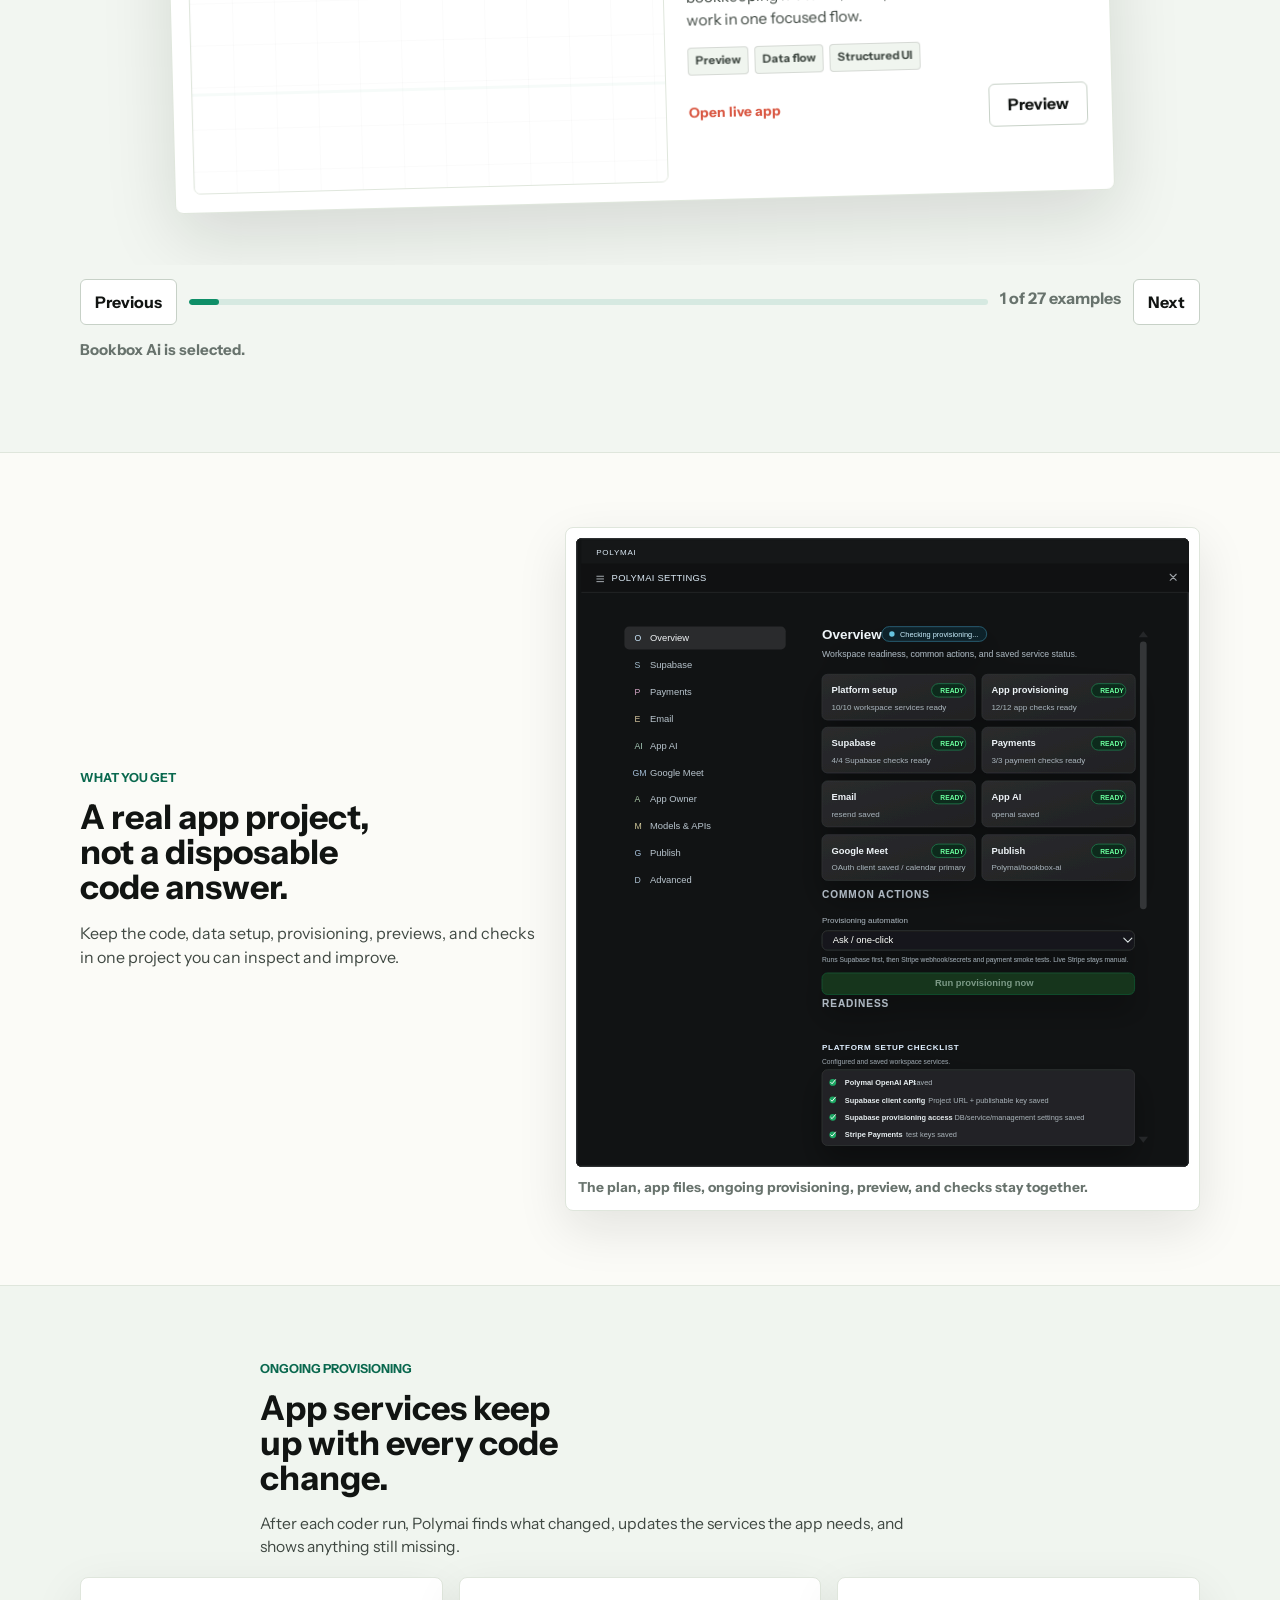
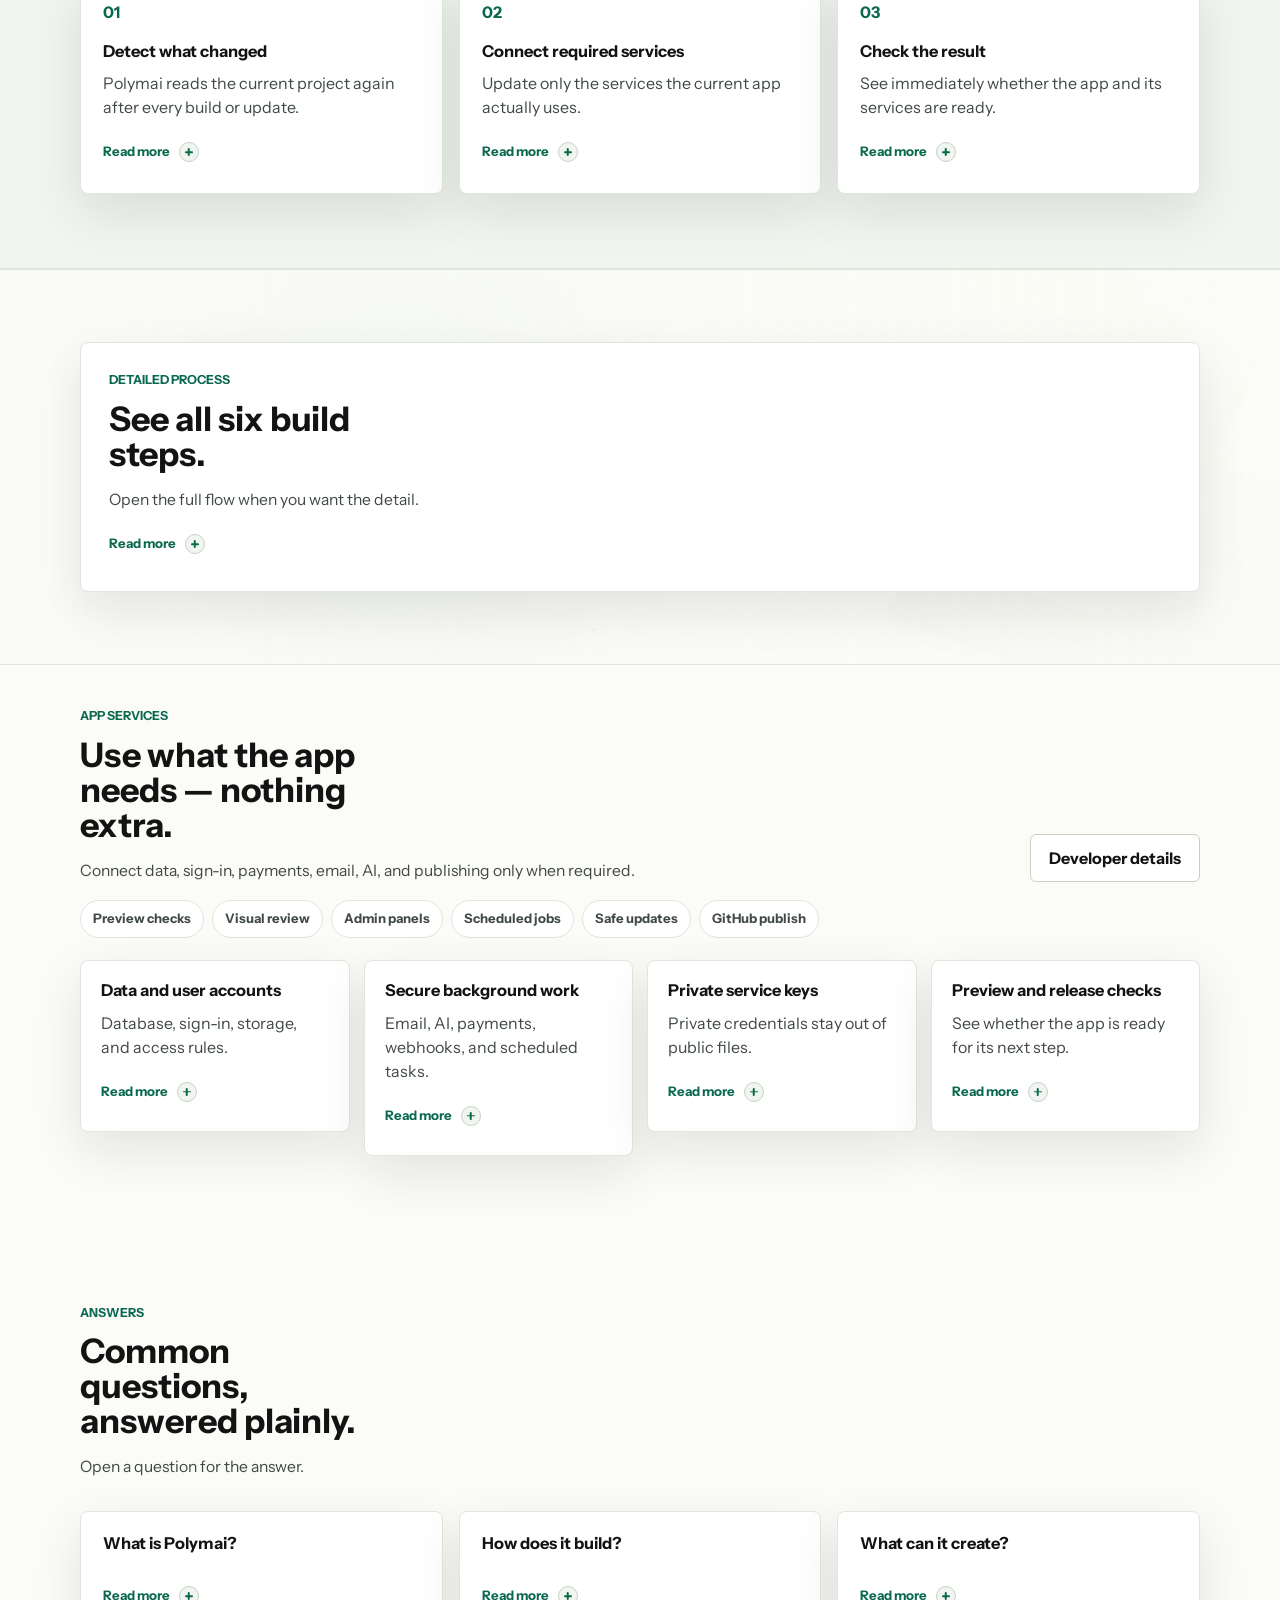
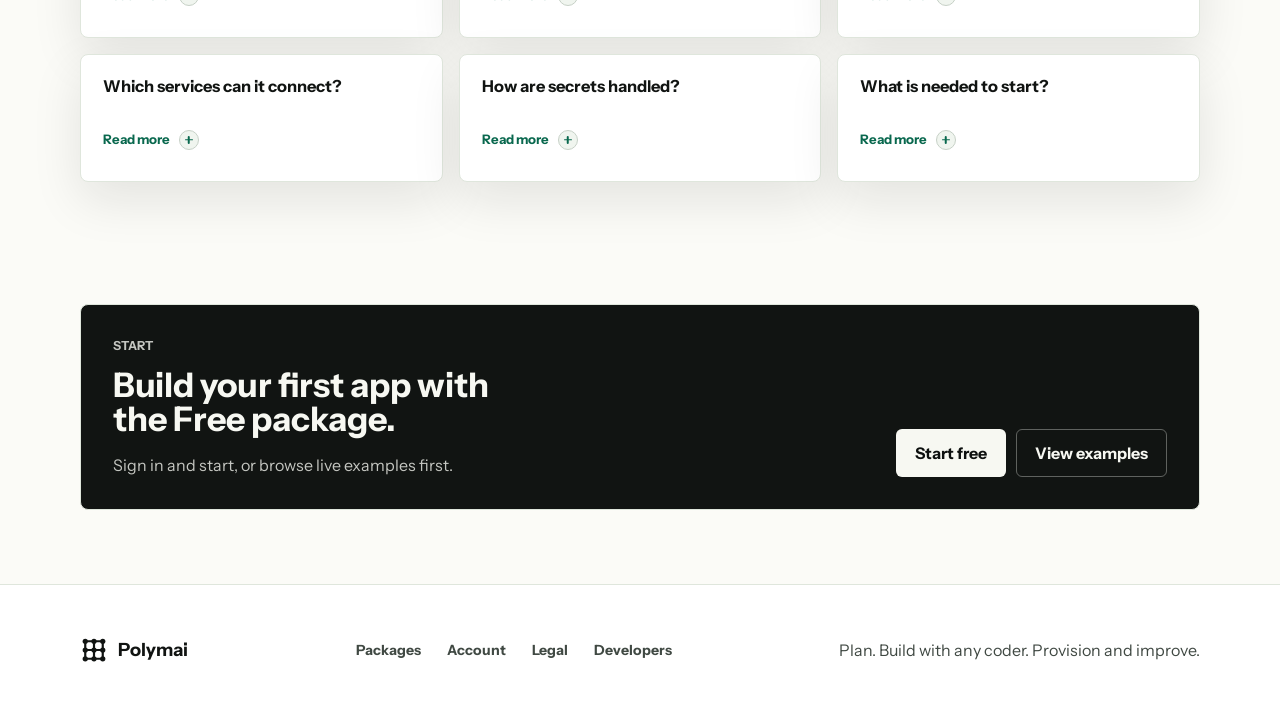
==== commit 5687c3f4: "Polymai publish (2026-07-19 23:22:19)" ====
--- a/index.html
+++ b/index.html
@@ -265,6 +265,73 @@
         </div>
       </section>
 
+      <section class="demo-hero" id="build-demo" aria-labelledby="build-demo-title">
+        <div class="demo-hero-inner">
+          <div class="demo-hero-heading" data-reveal>
+            <div>
+              <p class="eyebrow">A complete build, recorded</p>
+              <h2 id="build-demo-title">Watch one prompt become Logo72 AI.</h2>
+            </div>
+            <div class="demo-hero-intro">
+              <p>See Polymai prepare and build a premium AI branding SaaS, then explore the finished app for yourself.</p>
+              <div class="demo-hero-actions" aria-label="Logo72 AI demo links">
+                <a class="button demo-button-primary" href="https://youtu.be/U-IyycP-5BE" target="_blank" rel="noreferrer" aria-label="Watch the Logo72 AI build on YouTube (opens in a new tab)">
+                  Watch on YouTube
+                  <span aria-hidden="true">&nearr;</span>
+                </a>
+                <a class="button demo-button-secondary" href="https://polymai.github.io/logo72-ai/" target="_blank" rel="noreferrer" aria-label="Open the live Logo72 AI app (opens in a new tab)">
+                  Open the live app
+                  <span aria-hidden="true">&nearr;</span>
+                </a>
+              </div>
+            </div>
+          </div>
+
+          <div class="demo-hero-grid">
+            <figure class="demo-video-card" data-reveal>
+              <div class="demo-browser-bar" aria-hidden="true">
+                <span></span>
+                <span></span>
+                <span></span>
+                <strong>Polymai build session</strong>
+              </div>
+              <div class="demo-video-frame">
+                <iframe
+                  src="https://www.youtube-nocookie.com/embed/U-IyycP-5BE"
+                  title="Watch Polymai create the Logo72 AI branding SaaS"
+                  loading="lazy"
+                  referrerpolicy="strict-origin-when-cross-origin"
+                  allow="accelerometer; autoplay; clipboard-write; encrypted-media; gyroscope; picture-in-picture; web-share"
+                  allowfullscreen
+                ></iframe>
+              </div>
+              <figcaption>
+                <span>Build recording</span>
+                Logo72 AI — from brief to working product
+              </figcaption>
+            </figure>
+
+            <aside class="demo-prompt-card" data-reveal aria-labelledby="demo-prompt-title">
+              <div class="demo-prompt-head">
+                <span>01</span>
+                <p>Original brief</p>
+              </div>
+              <h3 id="demo-prompt-title">The prompt used for the build</h3>
+              <blockquote>
+                <p>Build a really stylish AI branding SaaS called Logo72 AI. Users should sign up, choose one of three monthly packages, describe their business and preferred visual style, and generate four logo ideas.</p>
+                <p>They can select a favorite and get a saved brand kit with the logo, colors, and font recommendations. Their previous branding projects should be available in a clean dashboard.</p>
+                <p>Choose suitable package names, prices, generation limits, and features yourself. Use my connected Supabase, Stripe test mode, and OpenAI accounts. I am the only seller, so this is not a marketplace and should not use Stripe Connect.</p>
+                <p>Make it feel like a premium design studio with an editorial off-white and black design, one acid-green accent, strong typography, subtle motion, and a custom generated hero image. On mobile, use a beautifully styled full-screen menu with centered navigation and CTA.</p>
+              </blockquote>
+              <div class="demo-prompt-result">
+                <span aria-hidden="true"></span>
+                <p><strong>Result:</strong> a live, service-connected SaaS with sign-in, packages, AI generation, payments, saved projects, and a responsive studio UI.</p>
+              </div>
+            </aside>
+          </div>
+        </div>
+      </section>
+
       <section class="section section-intro problem-section workflow-section" id="workflow">
         <div class="section-heading" data-reveal>
           <p class="eyebrow">How it works</p>
--- a/css/components.css
+++ b/css/components.css
@@ -626,6 +626,297 @@
   align-items: end;
   justify-content: space-between;
   gap: 24px;
+}
+
+.demo-hero {
+  position: relative;
+  isolation: isolate;
+  width: 100%;
+  overflow: hidden;
+  border-block: 1px solid rgba(255, 255, 255, 0.1);
+  background: #111412;
+  color: #fbfbf7;
+}
+
+.demo-hero::before {
+  content: "";
+  position: absolute;
+  inset: 0;
+  z-index: -1;
+  background:
+    linear-gradient(rgba(255, 255, 255, 0.035) 1px, transparent 1px),
+    linear-gradient(90deg, rgba(255, 255, 255, 0.035) 1px, transparent 1px);
+  background-size: 52px 52px;
+  mask-image: linear-gradient(90deg, transparent, #000 22%, #000 78%, transparent);
+  opacity: 0.7;
+}
+
+.demo-hero::after {
+  content: "";
+  position: absolute;
+  top: -220px;
+  right: -180px;
+  z-index: -1;
+  width: 560px;
+  height: 560px;
+  border: 1px solid rgba(48, 194, 145, 0.18);
+  border-radius: 50%;
+  box-shadow:
+    0 0 0 80px rgba(48, 194, 145, 0.025),
+    0 0 0 160px rgba(48, 194, 145, 0.018);
+}
+
+.demo-hero-inner {
+  width: var(--container);
+  margin: 0 auto;
+  padding: clamp(76px, 8vw, 118px) 0;
+}
+
+.demo-hero-heading {
+  display: grid;
+  grid-template-columns: minmax(0, 1.15fr) minmax(300px, 0.85fr);
+  gap: clamp(32px, 6vw, 84px);
+  align-items: end;
+  margin-bottom: clamp(36px, 5vw, 62px);
+}
+
+.demo-hero .eyebrow {
+  color: #74e4b6;
+}
+
+.demo-hero h2 {
+  max-width: 13ch;
+  margin-bottom: 0;
+  color: #fbfbf7;
+  font-size: clamp(2rem, 4.3vw, 4rem);
+  line-height: 0.98;
+}
+
+.demo-hero-intro {
+  padding-bottom: 4px;
+}
+
+.demo-hero-intro > p {
+  max-width: 46ch;
+  margin-bottom: 22px;
+  color: rgba(251, 251, 247, 0.68);
+  font-size: 1rem;
+}
+
+.demo-hero-actions {
+  display: flex;
+  flex-wrap: wrap;
+  gap: 10px;
+}
+
+.demo-hero-actions .button {
+  gap: 18px;
+}
+
+.demo-hero-actions .button span {
+  font-size: 1.1rem;
+  line-height: 1;
+}
+
+.demo-button-primary {
+  background: #74e4b6;
+  color: #111412;
+}
+
+.demo-button-primary:hover {
+  background: #fbfbf7;
+}
+
+.demo-button-secondary {
+  border-color: rgba(251, 251, 247, 0.3);
+  background: transparent;
+  color: #fbfbf7;
+}
+
+.demo-button-secondary:hover {
+  border-color: #fbfbf7;
+  background: rgba(251, 251, 247, 0.06);
+}
+
+.demo-hero-grid {
+  display: grid;
+  grid-template-columns: minmax(0, 1.64fr) minmax(320px, 0.76fr);
+  gap: 18px;
+  align-items: stretch;
+}
+
+.demo-video-card,
+.demo-prompt-card {
+  min-width: 0;
+  margin: 0;
+  border: 1px solid rgba(251, 251, 247, 0.14);
+  border-radius: 8px;
+}
+
+.demo-video-card {
+  align-self: start;
+  overflow: hidden;
+  background: #080a09;
+  box-shadow: 0 32px 90px rgba(0, 0, 0, 0.34);
+}
+
+.demo-browser-bar {
+  min-height: 48px;
+  display: flex;
+  align-items: center;
+  gap: 7px;
+  border-bottom: 1px solid rgba(251, 251, 247, 0.1);
+  padding: 0 16px;
+  background: #191d1b;
+}
+
+.demo-browser-bar span {
+  width: 8px;
+  height: 8px;
+  flex: 0 0 8px;
+  border-radius: 50%;
+  background: rgba(251, 251, 247, 0.24);
+}
+
+.demo-browser-bar span:first-child {
+  background: #74e4b6;
+}
+
+.demo-browser-bar strong {
+  margin-left: 7px;
+  color: rgba(251, 251, 247, 0.48);
+  font-size: 0.68rem;
+  letter-spacing: 0.04em;
+  text-transform: uppercase;
+}
+
+.demo-video-frame {
+  position: relative;
+  aspect-ratio: 16 / 9;
+  overflow: hidden;
+  background: #050706;
+}
+
+.demo-video-frame iframe {
+  position: absolute;
+  inset: 0;
+  width: 100%;
+  height: 100%;
+  border: 0;
+}
+
+.demo-video-card figcaption {
+  min-height: 58px;
+  display: flex;
+  align-items: center;
+  justify-content: space-between;
+  gap: 20px;
+  padding: 14px 16px;
+  color: rgba(251, 251, 247, 0.72);
+  font-size: 0.82rem;
+}
+
+.demo-video-card figcaption span {
+  color: #74e4b6;
+  font-size: 0.7rem;
+  font-weight: 800;
+  letter-spacing: 0.06em;
+  text-transform: uppercase;
+}
+
+.demo-prompt-card {
+  display: flex;
+  flex-direction: column;
+  padding: clamp(24px, 3vw, 34px);
+  background: #fbfbf7;
+  color: #111412;
+}
+
+.demo-prompt-head {
+  display: flex;
+  align-items: center;
+  justify-content: space-between;
+  gap: 16px;
+  margin-bottom: 26px;
+}
+
+.demo-prompt-head span {
+  width: 30px;
+  height: 30px;
+  display: grid;
+  place-items: center;
+  border-radius: 50%;
+  background: #d7ff36;
+  color: #111412;
+  font-size: 0.7rem;
+  font-weight: 900;
+}
+
+.demo-prompt-head p {
+  margin: 0;
+  color: #68736d;
+  font-size: 0.7rem;
+  font-weight: 800;
+  letter-spacing: 0.06em;
+  text-transform: uppercase;
+}
+
+.demo-prompt-card h3 {
+  max-width: 14ch;
+  margin-bottom: 18px;
+  font-size: clamp(1.35rem, 2vw, 1.8rem);
+  line-height: 1.05;
+}
+
+.demo-prompt-card blockquote {
+  margin: 0;
+  padding: 0;
+}
+
+.demo-prompt-card blockquote p {
+  margin-bottom: 12px;
+  color: #404943;
+  font-size: 0.82rem;
+  line-height: 1.48;
+}
+
+.demo-prompt-card blockquote p:last-child {
+  margin-bottom: 24px;
+}
+
+.demo-prompt-result {
+  display: grid;
+  grid-template-columns: 8px 1fr;
+  gap: 11px;
+  margin-top: auto;
+  border-top: 1px solid #dfe6dc;
+  padding-top: 18px;
+}
+
+.demo-prompt-result span {
+  width: 8px;
+  height: 8px;
+  margin-top: 7px;
+  border-radius: 50%;
+  background: #0f8f68;
+  box-shadow: 0 0 0 5px rgba(15, 143, 104, 0.1);
+}
+
+.demo-prompt-result p {
+  margin: 0;
+  color: #404943;
+  font-size: 0.78rem;
+}
+
+:root[data-theme="crazy"] .demo-hero {
+  background:
+    radial-gradient(circle at 90% 0, rgba(13, 255, 242, 0.18), transparent 32rem),
+    radial-gradient(circle at 8% 100%, rgba(255, 0, 214, 0.18), transparent 28rem),
+    #08000f;
+}
+
+:root[data-theme="crazy"] .demo-prompt-head span {
+  box-shadow: 0 0 20px rgba(215, 255, 54, 0.48);
 }
 
 .section-note {
--- a/css/responsive.css
+++ b/css/responsive.css
@@ -82,6 +82,23 @@
 
   .hero-path {
     max-width: 620px;
+  }
+
+  .demo-hero-heading,
+  .demo-hero-grid {
+    grid-template-columns: 1fr;
+  }
+
+  .demo-hero-heading {
+    gap: 22px;
+  }
+
+  .demo-hero-intro > p {
+    max-width: 58ch;
+  }
+
+  .demo-prompt-card h3 {
+    max-width: none;
   }
 
   .product-showcase,
@@ -336,6 +353,50 @@
     min-height: auto;
     padding-top: 28px;
     display: grid;
+  }
+
+  .demo-hero-inner {
+    padding: 58px 0;
+  }
+
+  .demo-hero-heading {
+    margin-bottom: 30px;
+  }
+
+  .demo-hero h2 {
+    max-width: 12ch;
+    font-size: clamp(2rem, 10vw, 2.8rem);
+  }
+
+  .demo-hero-actions {
+    align-items: stretch;
+    flex-direction: column;
+  }
+
+  .demo-hero-actions .button {
+    width: 100%;
+    justify-content: space-between;
+  }
+
+  .demo-browser-bar {
+    min-height: 42px;
+    padding-inline: 12px;
+  }
+
+  .demo-video-card figcaption {
+    align-items: flex-start;
+    flex-direction: column;
+    gap: 4px;
+    min-height: 64px;
+    padding: 12px;
+  }
+
+  .demo-prompt-card {
+    padding: 22px;
+  }
+
+  .demo-prompt-card blockquote p {
+    font-size: 0.8rem;
   }
 
   .hero-copy {
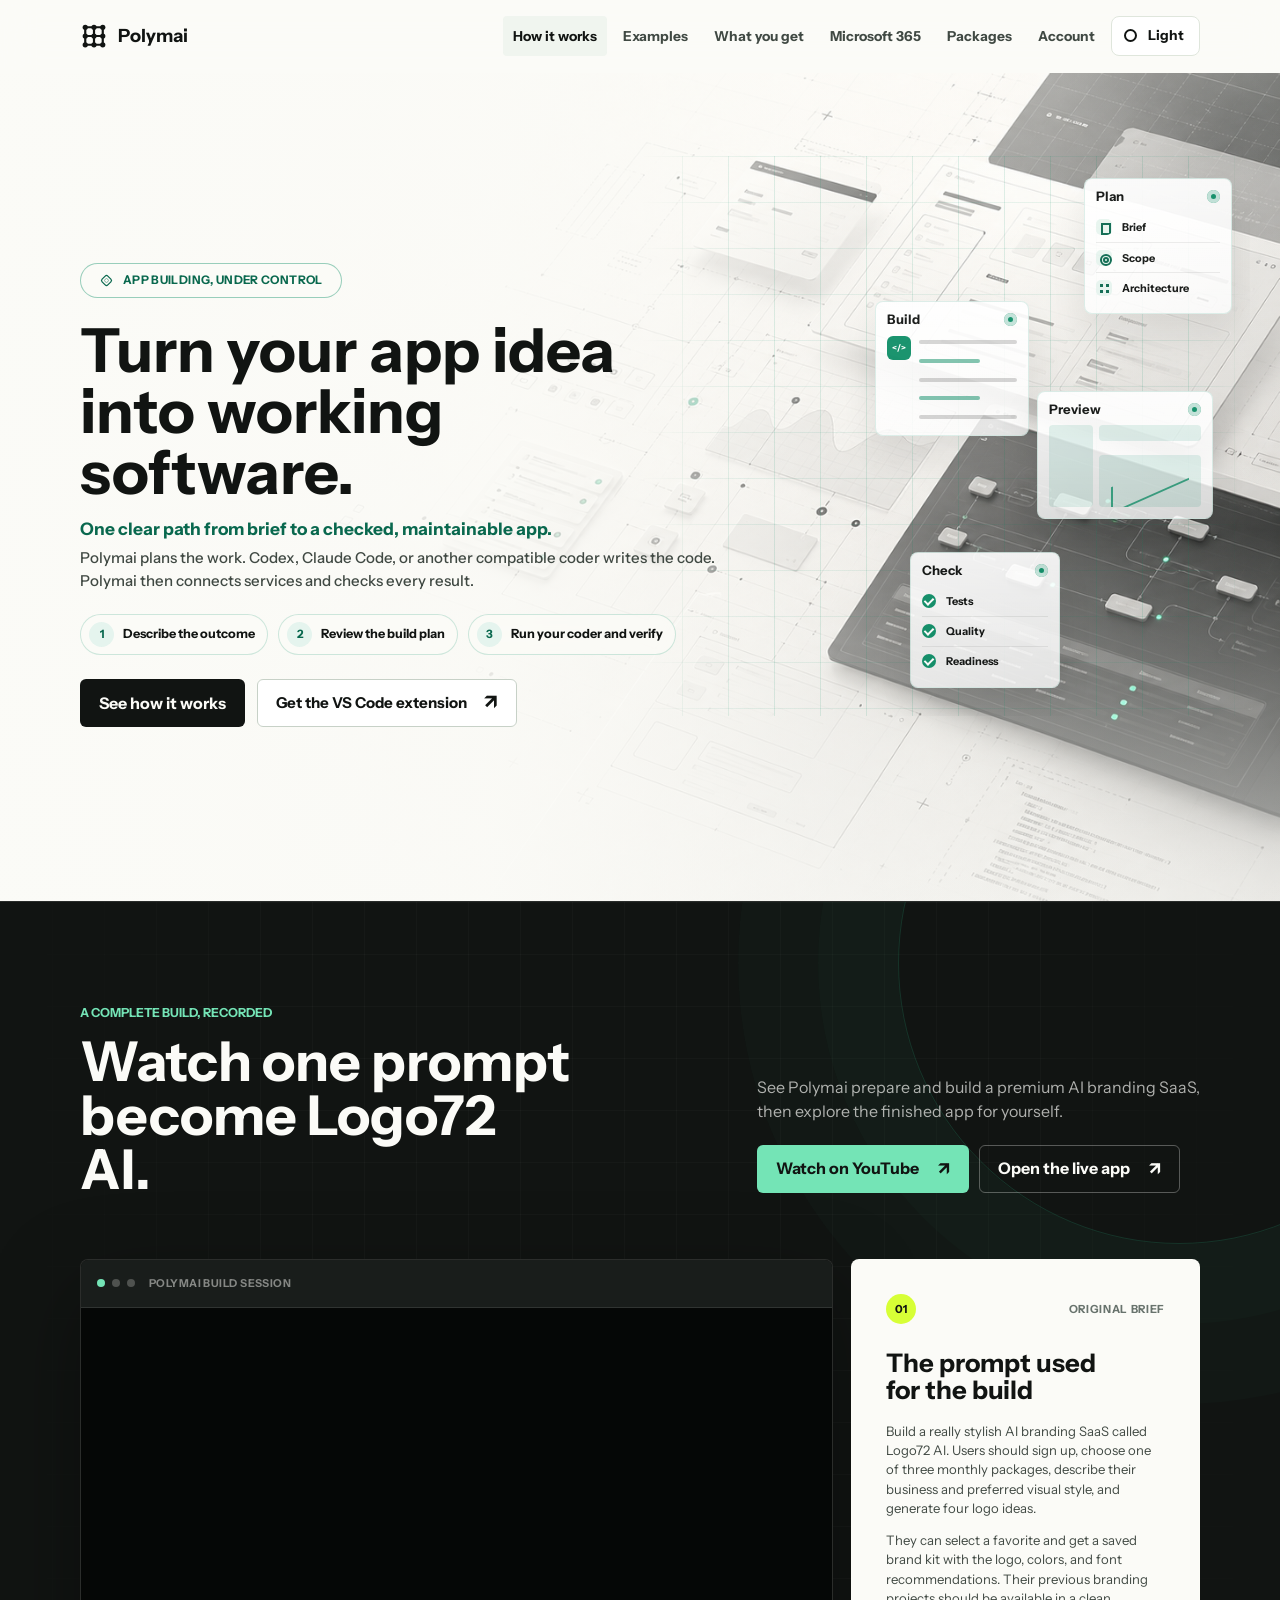
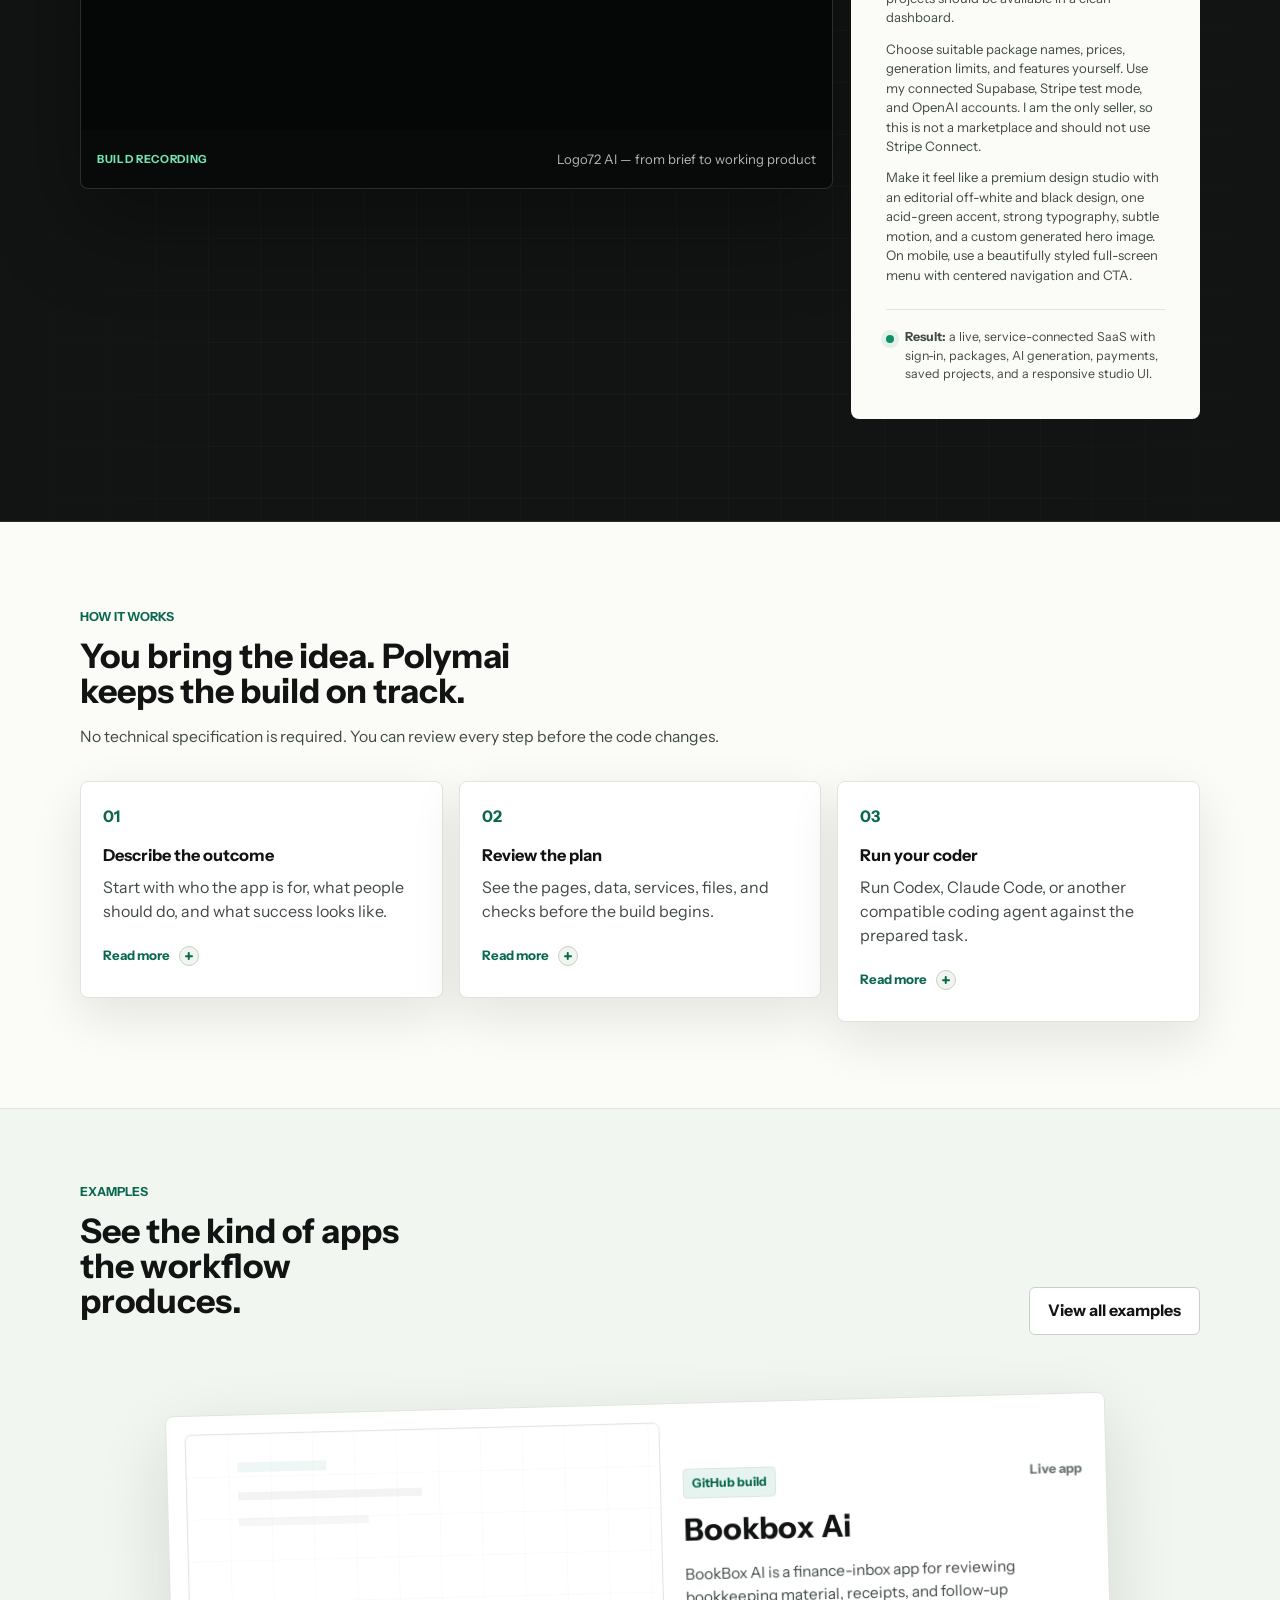
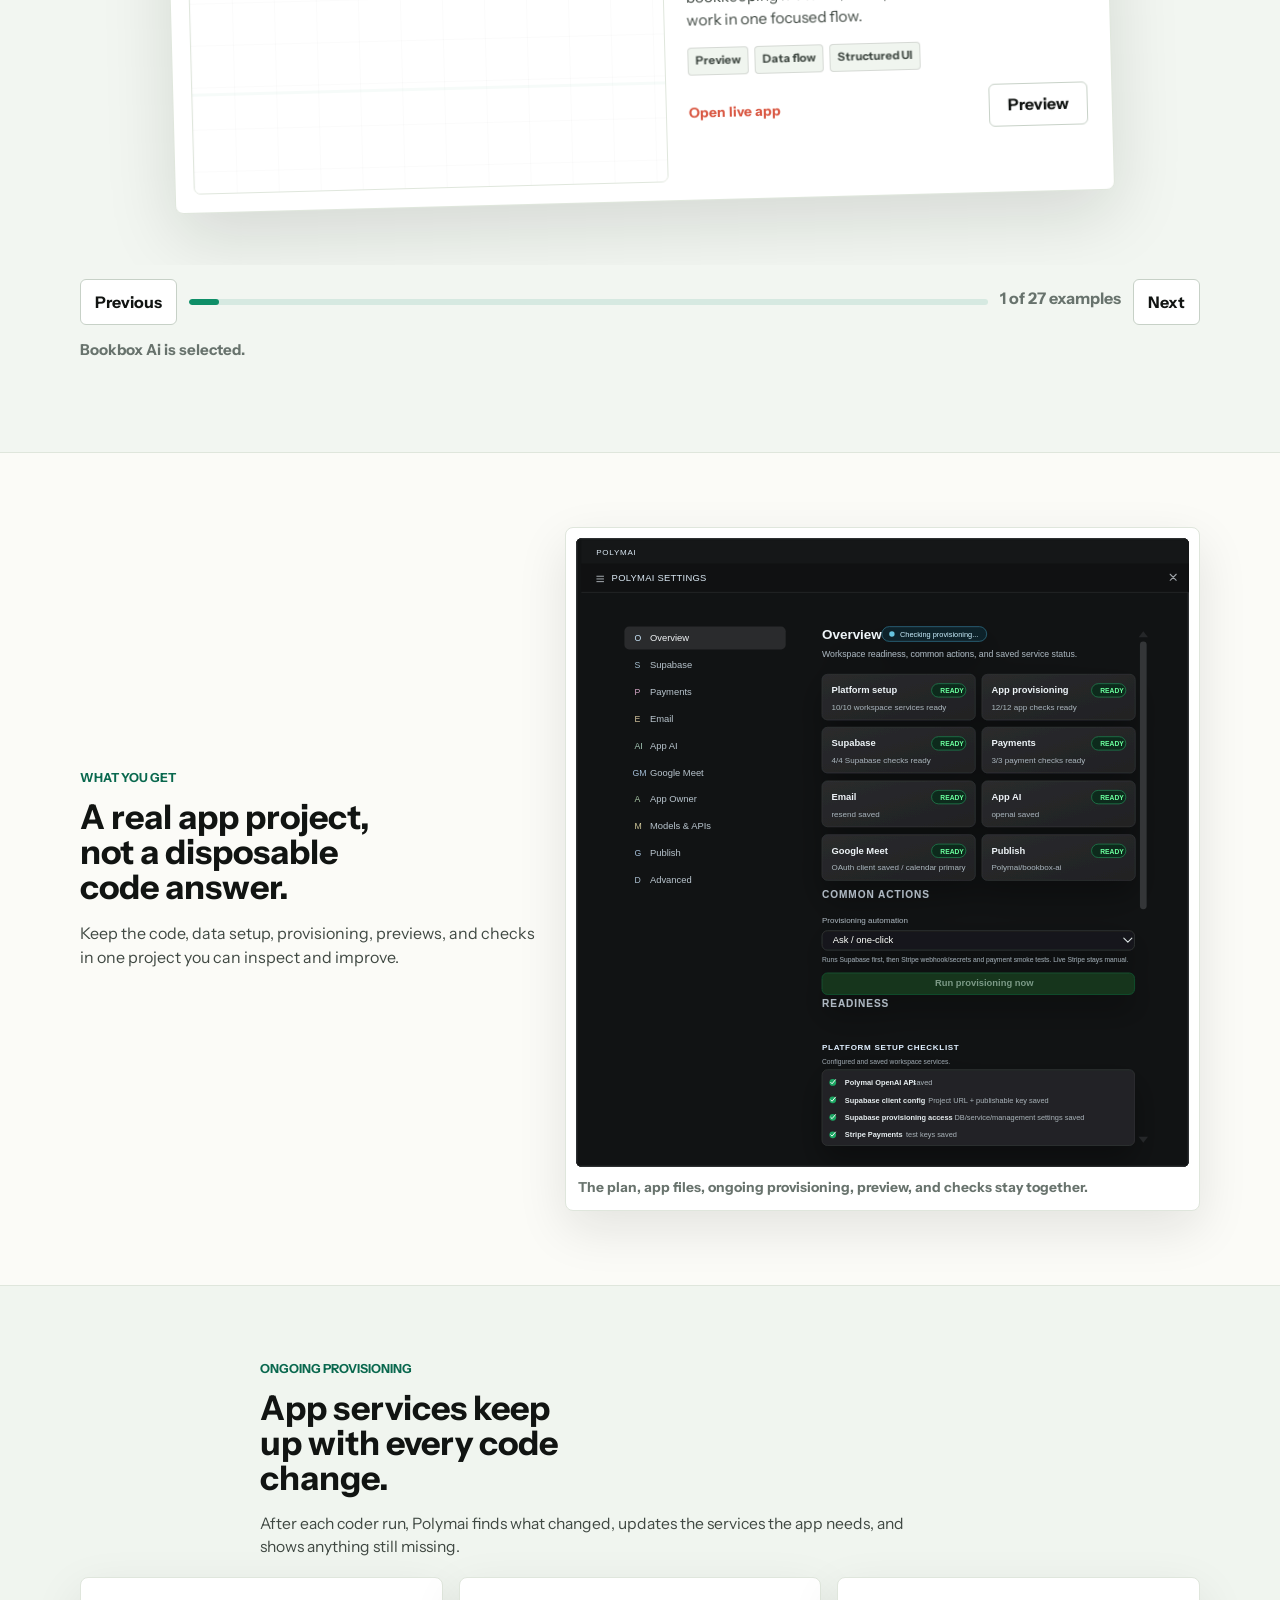
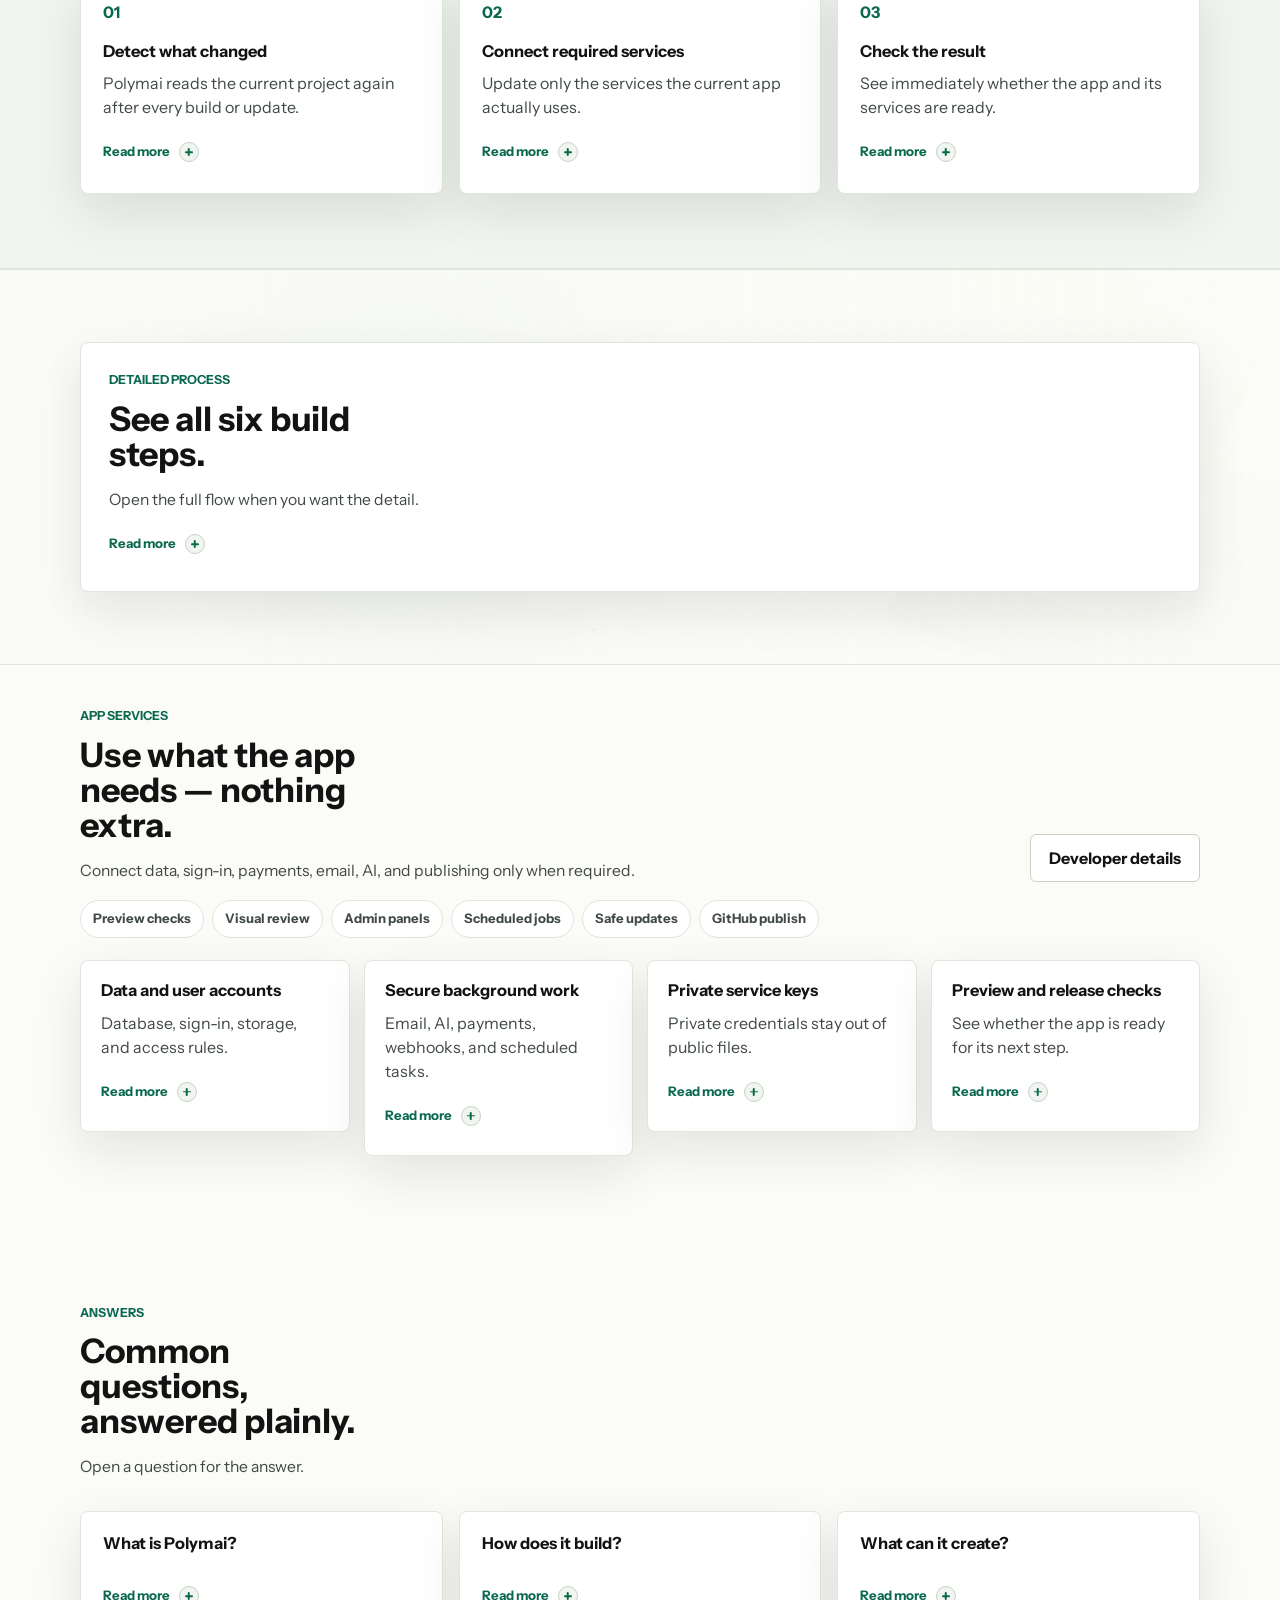
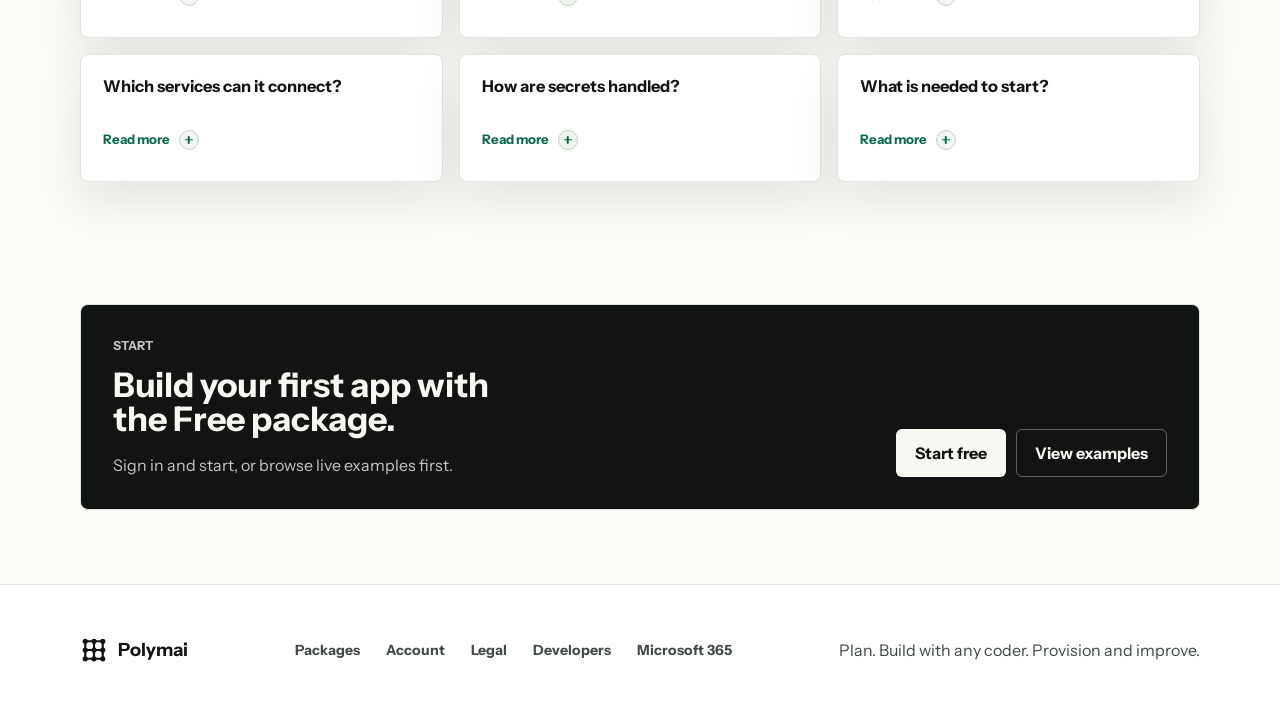
==== commit 6ea10187: "Polymai publish (2026-11-08 01:11:32)" ====
--- a/index.html
+++ b/index.html
@@ -184,6 +184,7 @@
           <a href="#workflow">How it works</a>
           <a href="#gallery">Examples</a>
           <a href="#control-plane">What you get</a>
+          <a href="microsoft-365.html">Microsoft 365</a>
           <a href="pricing.html">Packages</a>
           <a href="account.html">Account</a>
           <button class="theme-options" id="themeOptions" type="button" aria-label="Style theme">
@@ -633,6 +634,7 @@
           <a href="account.html">Account</a>
           <a href="legal.html">Legal</a>
           <a href="developers.html">Developers</a>
+          <a href="microsoft-365.html">Microsoft 365</a>
         </nav>
         <p>Plan. Build with any coder. Provision and improve.</p>
       </div>
